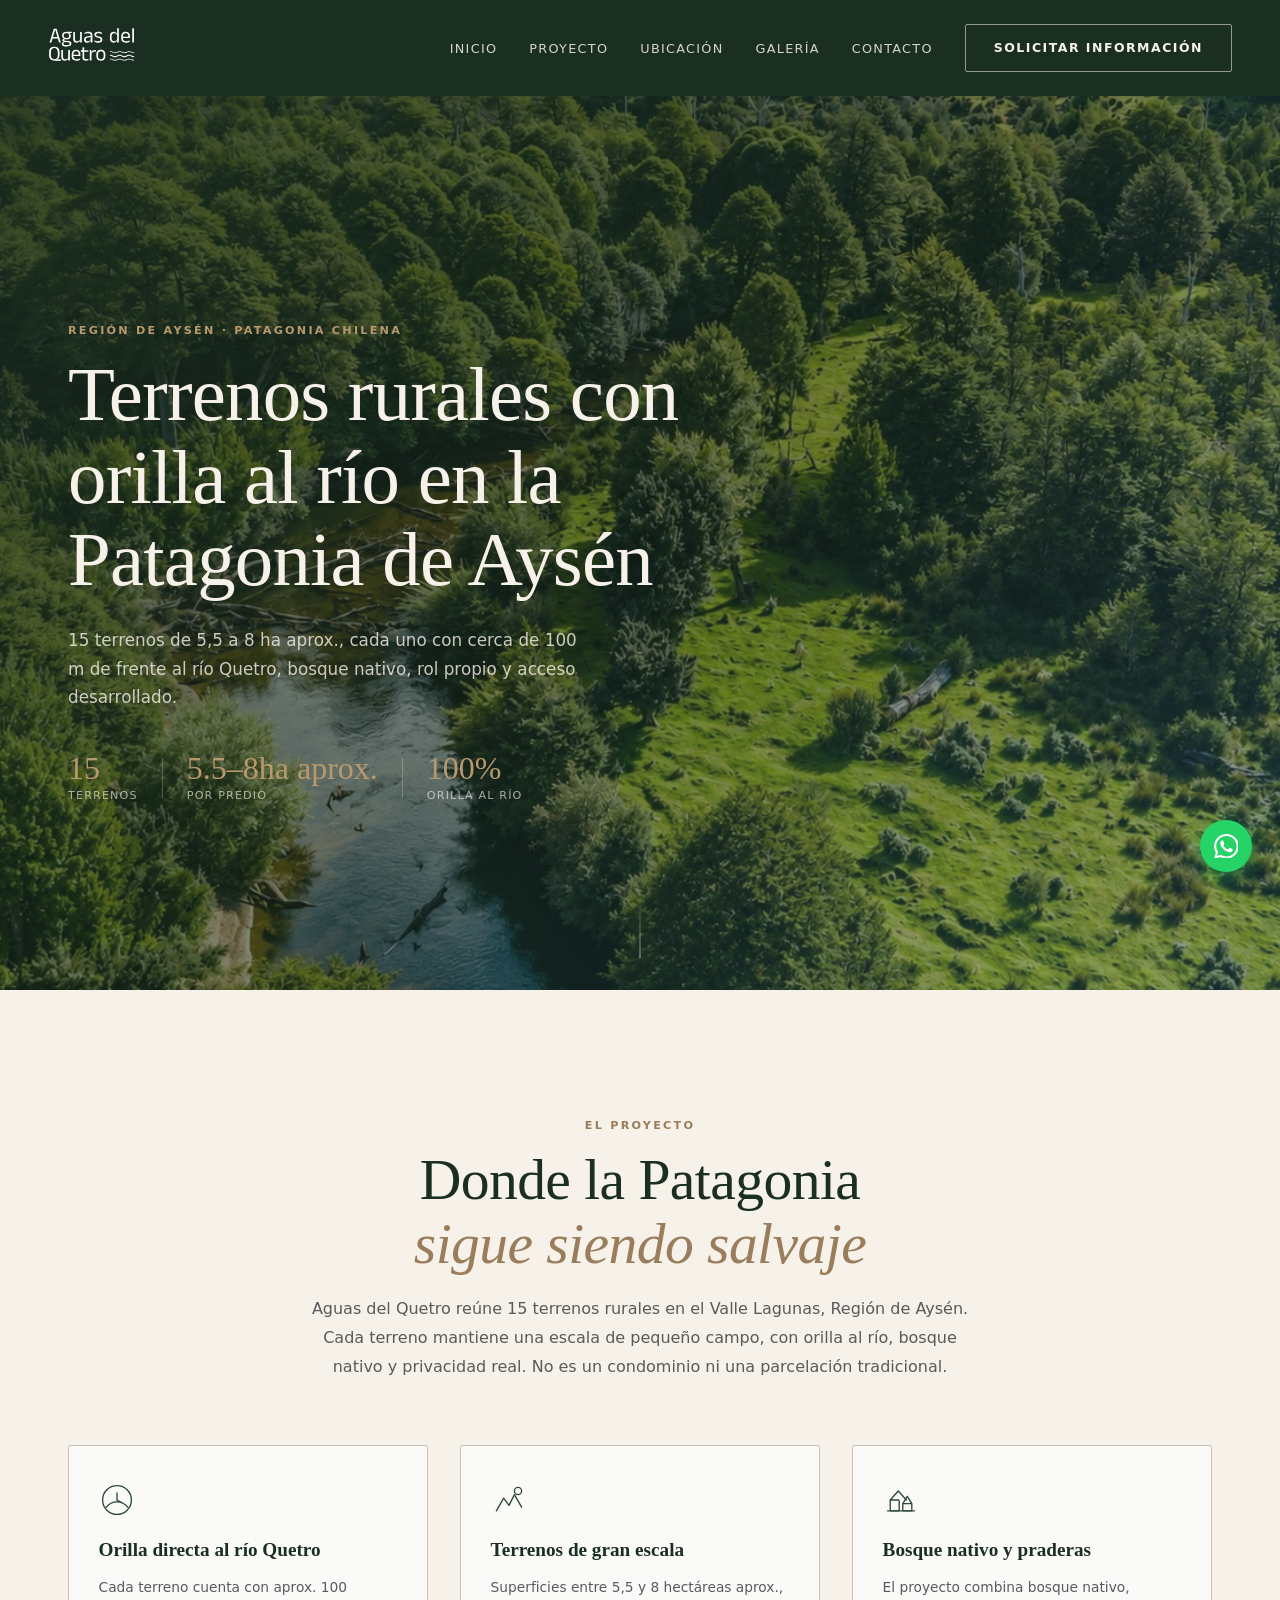
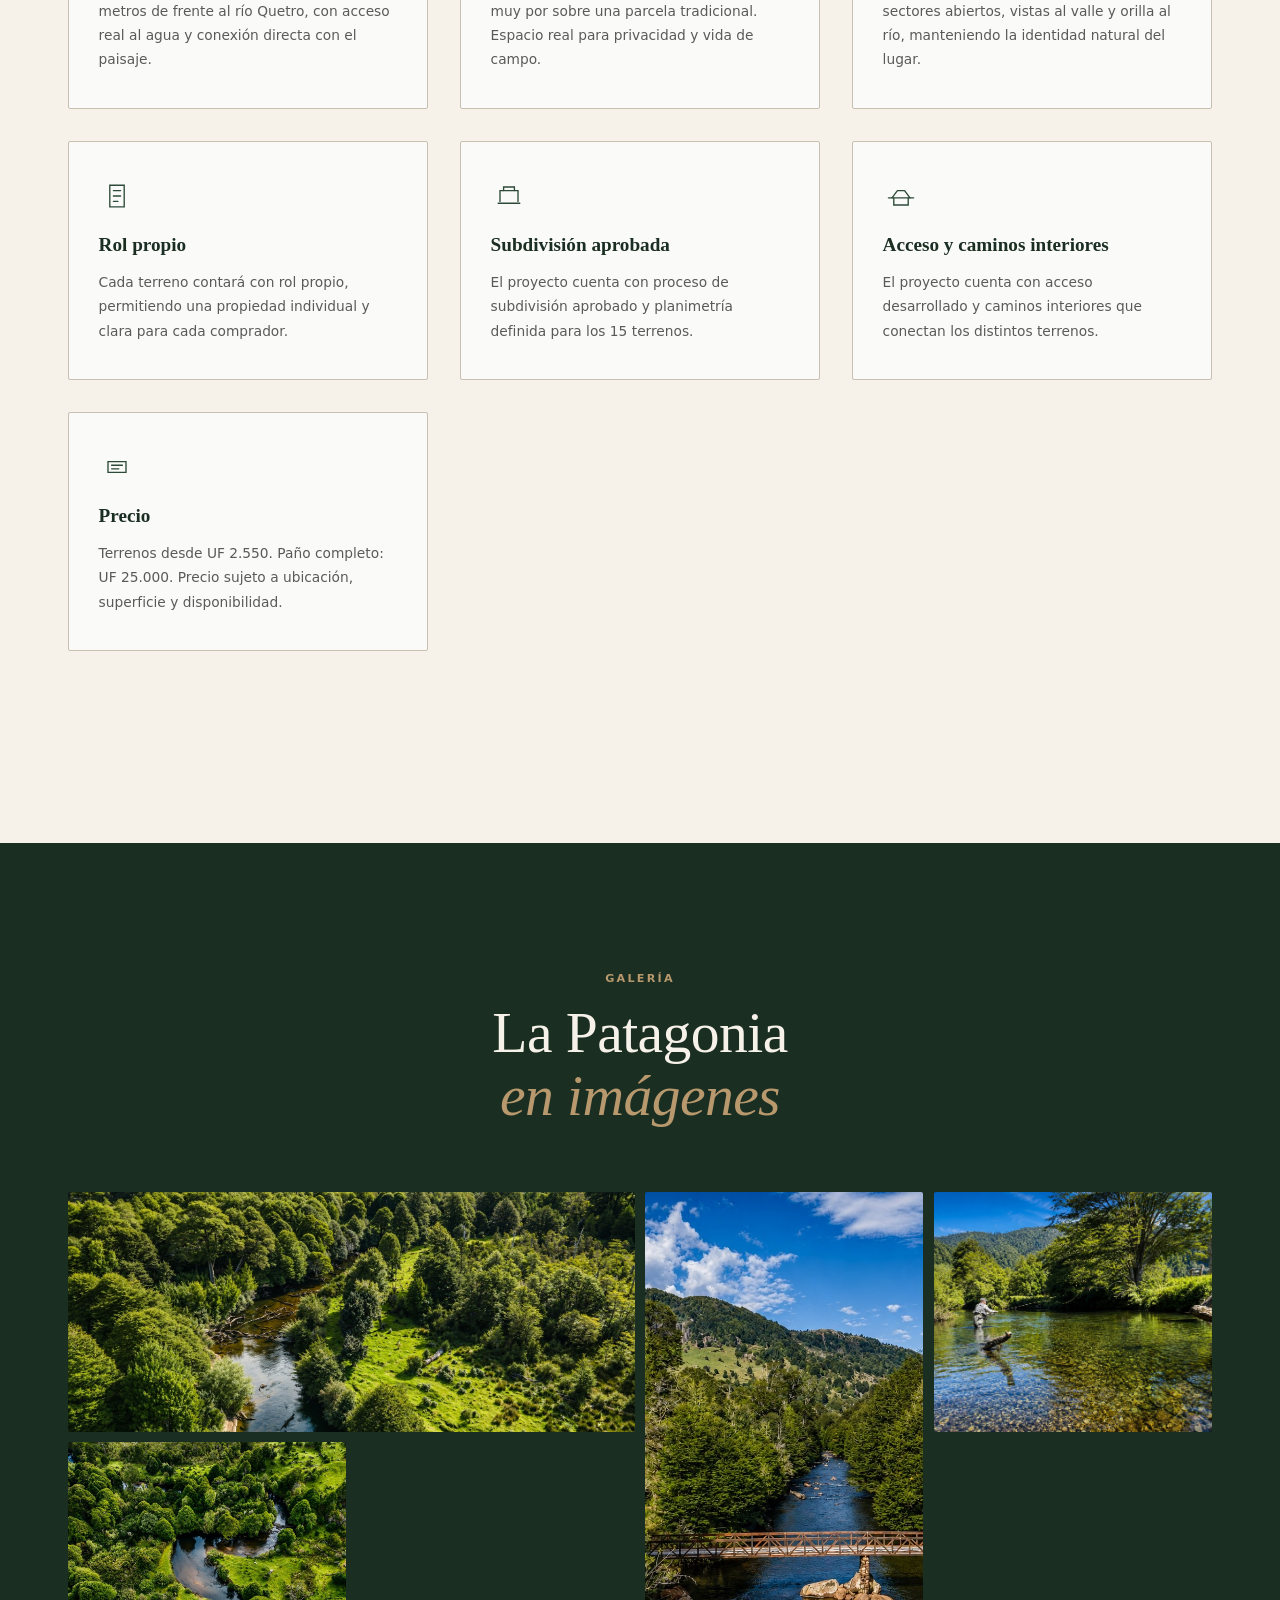
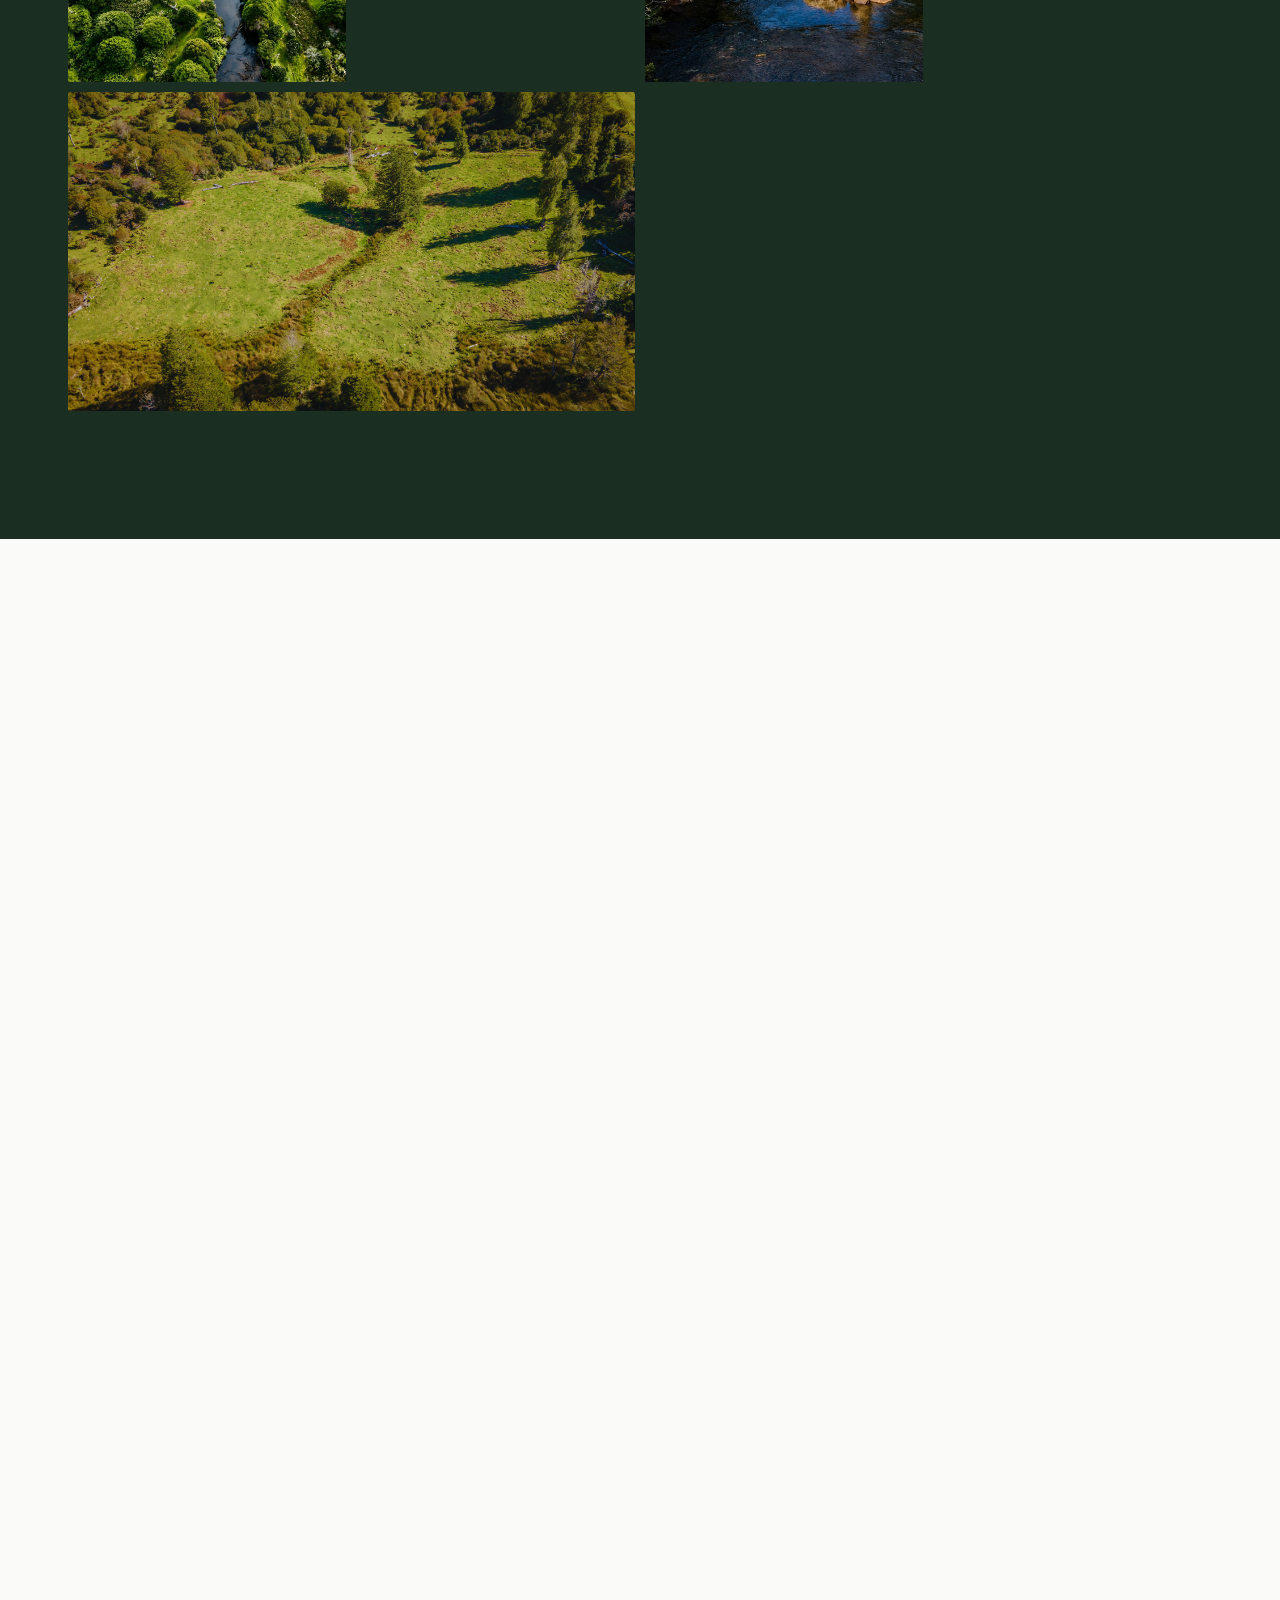
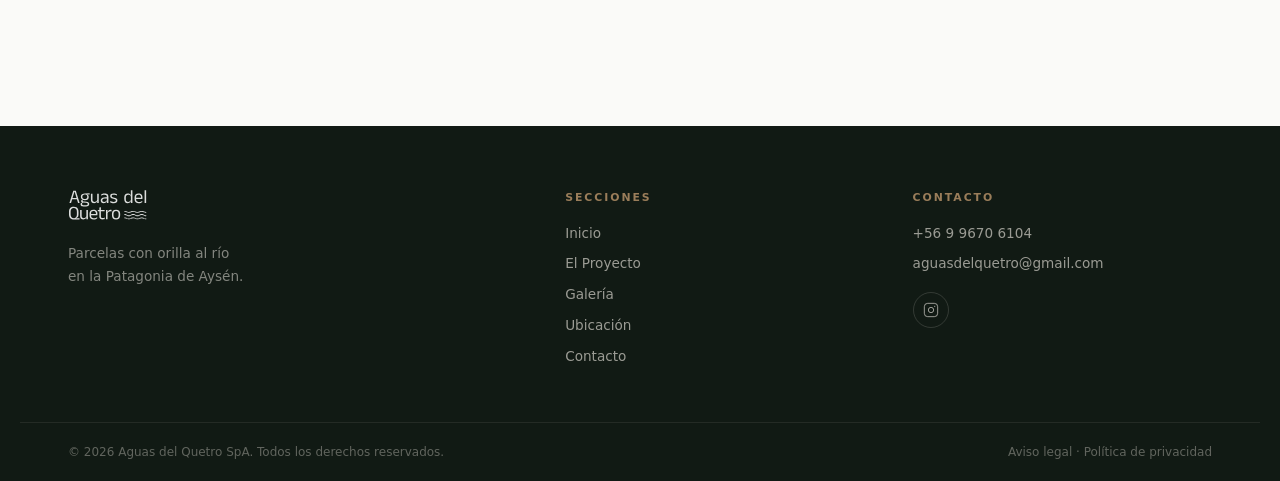
==== index.html @ 1bf546c8 "Make all form text explicitly white for better visibility Updated the CSS within index.html to ensur" ====
<!DOCTYPE html>
<!-- saved from url=(0042)https://deluxe-belekoy-923746.netlify.app/ -->
<html lang="es"><head><meta http-equiv="Content-Type" content="text/html; charset=UTF-8"><meta name="viewport" content="width=device-width, initial-scale=1"><link rel="preload" as="image" href="./Aguas del Quetro _ Parcelas con Orilla al Río en Aysén_files/logo-aguas-del-quetro.svg"><link rel="stylesheet" href="./Aguas del Quetro _ Parcelas con Orilla al Río en Aysén_files/css2" data-precedence="default"><link rel="stylesheet" href="./Aguas del Quetro _ Parcelas con Orilla al Río en Aysén_files/index-ChN4D3QT.css" type="text/css" data-precedence="default"><title>Aguas del Quetro | Parcelas con Orilla al Río en Aysén</title><meta name="description" content="Parcelas con río en Aysén — Aguas del Quetro. Patagonia pura: bosques nativos, aguas cristalinas y privacidad total. Consulta disponibilidad hoy."><meta property="og:title" content="Aguas del Quetro | Parcelas con Orilla al Río en Aysén"><meta property="og:description" content="Parcelas con río en Aysén — Aguas del Quetro. Patagonia pura: bosques nativos, aguas cristalinas y privacidad total."><meta property="og:url" content="https://aguasdelquetro.cl"><link rel="modulepreload" href="https://deluxe-belekoy-923746.netlify.app/assets/index-CsqNxQKg.js"><link rel="preconnect" href="https://fonts.googleapis.com/"><link rel="preconnect" href="https://fonts.gstatic.com/" crossorigin="anonymous"><!-- Google Tag Manager -->
  <script>(function(w,d,s,l,i){w[l]=w[l]||[];w[l].push({'gtm.start':
  new Date().getTime(),event:'gtm.js'});var f=d.getElementsByTagName(s)[0],
  j=d.createElement(s),dl=l!='dataLayer'?'&l='+l:'';j.async=true;j.src=
  'https://www.googletagmanager.com/gtm.js?id='+i+dl;f.parentNode.insertBefore(j,f);
  })(window,document,'script','dataLayer','GTM-57DF75XK');</script>
  <!-- End Google Tag Manager --></head><body><!-- Google Tag Manager (noscript) -->
  <noscript><iframe src="https://www.googletagmanager.com/ns.html?id=GTM-57DF75XK"
  height="0" width="0" style="display:none;visibility:hidden"></iframe></noscript>
  <!-- End Google Tag Manager (noscript) --><!--$--><div class="aq-root" style="padding-top:90px;"><nav class="aq-nav" style="position:fixed; top:0; left:0; right:0; z-index:999; background:rgb(27, 46, 34);"><a href="#inicio" class="aq-nav__logo" aria-label="Aguas del Quetro"><img src="./Aguas del Quetro _ Parcelas con Orilla al Río en Aysén_files/logo-aguas-del-quetro.svg" alt="Aguas del Quetro" class="aq-nav__logo-img"></a><ul class="aq-nav__links"><li><a href="#inicio" class="aq-nav__link">Inicio</a></li><li><a href="#proyecto" class="aq-nav__link">Proyecto</a></li><li><a href="#ubicacion" class="aq-nav__link">Ubicación</a></li><li><a href="#galeria" class="aq-nav__link">Galería</a></li><li><a href="#contacto" class="aq-nav__link">Contacto</a></li></ul><a href="#contacto" class="aq-btn aq-btn--outline aq-nav__cta">SOLICITAR INFORMACIÓN</a><button class="aq-nav__hamburger" aria-label="Menú"><span></span><span></span><span></span></button></nav><section id="inicio" class="aq-hero"><div class="aq-hero-bg-wrap"><div class="aq-hero-bg" style="background-image: url('./Aguas del Quetro _ Parcelas con Orilla al Río en Aysén_files/Galeria\ 1.jpg'); transform: translateY(0px);"></div><div class="aq-hero-overlay"></div></div><div class="aq-hero__inner"><div class="aq-hero__text"><span class="aq-eyebrow">Región de Aysén · Patagonia Chilena</span><h1 class="aq-hero__h1">Terrenos rurales con orilla al río en la Patagonia de Aysén</h1><p class="aq-hero__sub">15 terrenos de 5,5 a 8 ha aprox., cada uno con cerca de 100 m de frente al río Quetro, bosque nativo, rol propio y acceso desarrollado.</p><div class="aq-hero__stats"><div class="aq-hero__stat"><span class="aq-hero__stat-num">15</span><span class="aq-hero__stat-label">Terrenos</span></div><div class="aq-hero__stat-divider"></div><div class="aq-hero__stat"><span class="aq-hero__stat-num">5.5–8ha aprox.</span><span class="aq-hero__stat-label">Por predio</span></div><div class="aq-hero__stat-divider"></div><div class="aq-hero__stat"><span class="aq-hero__stat-num">100%</span><span class="aq-hero__stat-label">Orilla al río</span></div></div></div><div class="aq-hero__form-wrap"><script src="https://js.hsforms.net/forms/embed/51481503.js" defer></script><div class="aq-hubspot-form"><div class="hs-form-frame" data-region="na1" data-form-id="7f82444f-5c51-42e7-8886-f1cf18c47678" data-portal-id="51481503"></div></div><style>.aq-hubspot-form{max-width:520px;margin:auto;}.aq-hubspot-form .hs-form{display:flex;flex-direction:column;gap:18px;}.aq-hubspot-form .hs-form-field{margin-bottom:0!important;}.aq-hubspot-form input,.aq-hubspot-form textarea,.aq-hubspot-form select{width:100%!important;padding:16px 18px!important;border-radius:14px!important;border:1px solid rgba(255,255,255,.12)!important;background:rgba(255,255,255,.05)!important;backdrop-filter:blur(8px);color:#fff!important;font-size:15px!important;font-family:'Helvetica Neue',Arial,sans-serif!important;outline:none!important;transition:.3s ease!important;box-sizing:border-box!important;}.aq-hubspot-form input:focus,.aq-hubspot-form textarea:focus,.aq-hubspot-form select:focus{border-color:#c8a46b!important;background:rgba(255,255,255,.08)!important;}.aq-hubspot-form input::placeholder,.aq-hubspot-form textarea::placeholder{color:#ffffff!important;opacity:1!important;}.aq-hubspot-form label,.aq-hubspot-form .hs-richtext,.aq-hubspot-form .legal-consent-container,.aq-hubspot-form .legal-consent-container p,.aq-hubspot-form .legal-consent-container span,.aq-hubspot-form .legal-consent-container a,.aq-hubspot-form .hs-form-booleancheckbox-display,.aq-hubspot-form .hs-form-booleancheckbox-display span,.aq-hubspot-form .hs-form-booleancheckbox-display a{color:#ffffff!important;font-size:14px!important;line-height:1.55!important;font-family:'Helvetica Neue',Arial,sans-serif!important;}.aq-hubspot-form label{margin-bottom:8px!important;display:block!important;color:#fff!important;}.aq-hubspot-form .hs-form-booleancheckbox-display{display:flex!important;align-items:flex-start!important;gap:10px!important;}.aq-hubspot-form .hs-button{width:100%!important;padding:16px 22px!important;border:none!important;border-radius:999px!important;background:#c8a46b!important;color:#1b1b1b!important;font-weight:700!important;font-size:15px!important;font-family:'Helvetica Neue',Arial,sans-serif!important;cursor:pointer!important;transition:.3s ease!important;letter-spacing:.4px;}.aq-hubspot-form .hs-button:hover{transform:translateY(-2px);opacity:.92;}.aq-hubspot-form .hs-error-msg{color:#ffffff!important;font-size:13px!important;}.aq-hubspot-form .submitted-message{color:#ffffff!important;font-size:16px!important;text-align:center!important;line-height:1.6!important;}</style></div></div><div class="aq-hero__scroll"><span></span></div></section><section id="proyecto" class="aq-section aq-section--light"><div class="aq-container"><div class="aq-section__header aq-reveal aq-visible"><span class="aq-eyebrow aq-eyebrow--dark">El Proyecto</span><h2 class="aq-section__h2">Donde la Patagonia<br><em>sigue siendo salvaje</em></h2><p class="aq-section__lead">Aguas del Quetro reúne 15 terrenos rurales en el Valle Lagunas, Región de Aysén. Cada terreno mantiene una escala de pequeño campo, con orilla al río, bosque nativo y privacidad real. No es un condominio ni una parcelación tradicional.</p></div><div class="aq-features"><div class="aq-feature aq-reveal aq-visible" style="animation-delay:0s"><div class="aq-feature__icon"><svg viewBox="0 0 40 40" fill="none"><path d="M20 4C11.2 4 4 11.2 4 20s7.2 16 16 16 16-7.2 16-16S28.8 4 20 4z" stroke="currentColor" stroke-width="1.5"></path><path d="M20 12v8l5 3" stroke="currentColor" stroke-width="1.5" stroke-linecap="round"></path><path d="M8 28c3-4 6-6 12-6s9 2 12 6" stroke="currentColor" stroke-width="1.5" stroke-linecap="round"></path></svg></div><h3 class="aq-feature__title">Orilla directa al río Quetro</h3><p class="aq-feature__desc">Cada terreno cuenta con aprox. 100 metros de frente al río Quetro, con acceso real al agua y conexión directa con el paisaje.</p></div><div class="aq-feature aq-reveal aq-visible" style="animation-delay:0.1s"><div class="aq-feature__icon"><svg viewBox="0 0 40 40" fill="none"><path d="M6 32L14 18l6 8 6-12 8 14" stroke="currentColor" stroke-width="1.5" stroke-linecap="round" stroke-linejoin="round"></path><circle cx="30" cy="10" r="4" stroke="currentColor" stroke-width="1.5"></circle></svg></div><h3 class="aq-feature__title">Terrenos de gran escala</h3><p class="aq-feature__desc">Superficies entre 5,5 y 8 hectáreas aprox., muy por sobre una parcela tradicional. Espacio real para privacidad y vida de campo.</p></div><div class="aq-feature aq-reveal aq-visible" style="animation-delay:0.2s"><div class="aq-feature__icon"><svg viewBox="0 0 40 40" fill="none"><rect x="8" y="20" width="10" height="12" rx="1" stroke="currentColor" stroke-width="1.5"></rect><path d="M8 20l9-10 9 10" stroke="currentColor" stroke-width="1.5" stroke-linecap="round" stroke-linejoin="round"></path><rect x="22" y="24" width="10" height="8" rx="1" stroke="currentColor" stroke-width="1.5"></rect><path d="M22 24l5-8 5 8" stroke="currentColor" stroke-width="1.5" stroke-linecap="round" stroke-linejoin="round"></path><path d="M5 32h30" stroke="currentColor" stroke-width="1.5" stroke-linecap="round"></path></svg></div><h3 class="aq-feature__title">Bosque nativo y praderas</h3><p class="aq-feature__desc">El proyecto combina bosque nativo, sectores abiertos, vistas al valle y orilla al río, manteniendo la identidad natural del lugar.</p></div><div class="aq-feature aq-reveal aq-visible" style="animation-delay:0.3s"><div class="aq-feature__icon"><svg viewBox="0 0 40 40" fill="none"><path d="M12 8h16v24H12z" stroke="currentColor" stroke-width="1.5"></path><path d="M16 14h8M16 20h8M16 26h5" stroke="currentColor" stroke-width="1.5" stroke-linecap="round"></path></svg></div><h3 class="aq-feature__title">Rol propio</h3><p class="aq-feature__desc">Cada terreno contará con rol propio, permitiendo una propiedad individual y clara para cada comprador.</p></div><div class="aq-feature aq-reveal aq-visible" style="animation-delay:0.4s"><div class="aq-feature__icon"><svg viewBox="0 0 40 40" fill="none"><path d="M8 28h24M10 26V14h20v12" stroke="currentColor" stroke-width="1.5" stroke-linecap="round"></path><path d="M14 14V10h12v4" stroke="currentColor" stroke-width="1.5" stroke-linecap="round"></path></svg></div><h3 class="aq-feature__title">Subdivisión aprobada</h3><p class="aq-feature__desc">El proyecto cuenta con proceso de subdivisión aprobado y planimetría definida para los 15 terrenos.</p></div><div class="aq-feature aq-reveal aq-visible" style="animation-delay:0.5s"><div class="aq-feature__icon"><svg viewBox="0 0 40 40" fill="none"><path d="M6 22h28" stroke="currentColor" stroke-width="1.5" stroke-linecap="round"></path><path d="M10 22l6-8h8l6 8" stroke="currentColor" stroke-width="1.5" stroke-linecap="round" stroke-linejoin="round"></path><path d="M12 22v8h16v-8" stroke="currentColor" stroke-width="1.5" stroke-linecap="round"></path></svg></div><h3 class="aq-feature__title">Acceso y caminos interiores</h3><p class="aq-feature__desc">El proyecto cuenta con acceso desarrollado y caminos interiores que conectan los distintos terrenos.</p></div><div class="aq-feature aq-reveal aq-visible" style="animation-delay:0.6s"><div class="aq-feature__icon"><svg viewBox="0 0 40 40" fill="none"><path d="M10 14h20v12H10z" stroke="currentColor" stroke-width="1.5"></path><path d="M14 18h12M14 22h8" stroke="currentColor" stroke-width="1.5" stroke-linecap="round"></path></svg></div><h3 class="aq-feature__title">Precio</h3><p class="aq-feature__desc">Terrenos desde UF 2.550. Paño completo: UF 25.000. Precio sujeto a ubicación, superficie y disponibilidad.</p></div></div></div></section><section id="galeria" class="aq-section aq-section--dark"><div class="aq-container"><div class="aq-section__header aq-section__header--light aq-reveal aq-visible"><span class="aq-eyebrow">Galería</span><h2 class="aq-section__h2 aq-section__h2--light">La Patagonia<br><em>en imágenes</em></h2></div><div class="aq-gallery"><div class="aq-gallery__item aq-gallery__item--wide aq-reveal aq-visible" style="animation-delay:0s"><img src="./Aguas del Quetro _ Parcelas con Orilla al Río en Aysén_files/Galeria 1.jpg" alt="Río cristalino en bosque patagónico" loading="lazy"><div class="aq-gallery__overlay"><svg width="28" height="28" viewBox="0 0 24 24" fill="none"><path d="M15 3h6v6M9 21H3v-6M21 3l-7 7M3 21l7-7" stroke="white" stroke-width="1.5" stroke-linecap="round"></path></svg></div></div><div class="aq-gallery__item aq-gallery__item--tall aq-reveal aq-visible" style="animation-delay:0.08s"><img src="./Aguas del Quetro _ Parcelas con Orilla al Río en Aysén_files/Galeria 2.jpg" alt="Montañas y lago en Aysén" loading="lazy"><div class="aq-gallery__overlay"><svg width="28" height="28" viewBox="0 0 24 24" fill="none"><path d="M15 3h6v6M9 21H3v-6M21 3l-7 7M3 21l7-7" stroke="white" stroke-width="1.5" stroke-linecap="round"></path></svg></div></div><div class="aq-gallery__item aq-gallery__item--normal aq-reveal aq-visible" style="animation-delay:0.16s"><img src="./Aguas del Quetro _ Parcelas con Orilla al Río en Aysén_files/Galeria 3.jpg" alt="Cordillera patagónica" loading="lazy"><div class="aq-gallery__overlay"><svg width="28" height="28" viewBox="0 0 24 24" fill="none"><path d="M15 3h6v6M9 21H3v-6M21 3l-7 7M3 21l7-7" stroke="white" stroke-width="1.5" stroke-linecap="round"></path></svg></div></div><div class="aq-gallery__item aq-gallery__item--normal aq-reveal aq-visible" style="animation-delay:0.24s"><img src="./Aguas del Quetro _ Parcelas con Orilla al Río en Aysén_files/Galeria 4.jpg" alt="Bosque nativo de lenga" loading="lazy"><div class="aq-gallery__overlay"><svg width="28" height="28" viewBox="0 0 24 24" fill="none"><path d="M15 3h6v6M9 21H3v-6M21 3l-7 7M3 21l7-7" stroke="white" stroke-width="1.5" stroke-linecap="round"></path></svg></div></div><div class="aq-gallery__item aq-gallery__item--wide aq-reveal aq-visible" style="animation-delay:0.32s"><img src="./Aguas del Quetro _ Parcelas con Orilla al Río en Aysén_files/Galeria 5.jpg" alt="Sendero entre árboles nativos" loading="lazy"><div class="aq-gallery__overlay"><svg width="28" height="28" viewBox="0 0 24 24" fill="none"><path d="M15 3h6v6M9 21H3v-6M21 3l-7 7M3 21l7-7" stroke="white" stroke-width="1.5" stroke-linecap="round"></path></svg></div></div></div></div></section><section id="ubicacion" class="aq-section aq-section--stone"><div class="aq-container"><div class="aq-location"><div class="aq-location__text"><span class="aq-eyebrow aq-eyebrow--dark">Ubicación</span><h2 class="aq-section__h2">En el corazón<br><em>de la Carretera Austral</em></h2><p class="aq-location__p">Ubicado en Valle Lagunas, Región de Aysén, a aprox. 50 km de Coyhaique.</p><ul class="aq-location__list"><li></li><li>Entorno natural con acceso a ríos, lagunas y bosque nativo</li></ul></div><div class="aq-location__map"></div></div></div></section><section id="contacto" class="aq-cta"><div class="aq-cta-bg" style="background-image:url(https://images.unsplash.com/photo-1518623489648-a173ef7824f3?w=1600&q=80)"></div><div class="aq-cta-overlay"></div><div class="aq-container aq-cta__inner"><div class="aq-cta__text"><span class="aq-eyebrow">Últimas unidades</span><h2 class="aq-cta__h2">Solo quedan<br><em>12 terrenos</em><br>disponibles</h2><p class="aq-cta__sub">La demanda por tierra patagónica con frente al río no espera. Agenda una visita y vive la experiencia antes de decidir. Nuestro equipo te guía en cada paso, desde el primer contacto hasta la escritura.</p></div><div class="aq-cta__form"><div class="aq-hubspot-panel aq-hubspot-panel--dark"><div class="hs-form-frame" data-region="na1" data-form-id="7f82444f-5c51-42e7-8886-f1cf18c47678" data-portal-id="51481503"></div></div></div></div></section><footer class="aq-footer"><div class="aq-container aq-footer__inner"><div class="aq-footer__brand"><img src="./Aguas del Quetro _ Parcelas con Orilla al Río en Aysén_files/logo-aguas-del-quetro.svg" alt="Aguas del Quetro" class="aq-footer__logo"><p class="aq-footer__tagline">Parcelas con orilla al río<br>en la Patagonia de Aysén.</p></div><nav class="aq-footer__nav"><span class="aq-footer__nav-title">Secciones</span><a href="#inicio">Inicio</a><a href="#proyecto">El Proyecto</a><a href="#galeria">Galería</a><a href="#ubicacion">Ubicación</a><a href="#contacto">Contacto</a></nav><div class="aq-footer__contact"><span class="aq-footer__nav-title">Contacto</span><a href="tel:+56900000000">+56 9 9670 6104</a><a href="mailto:contacto@aguasdelquetro.cl">aguasdelquetro@gmail.com</a><div class="aq-footer__social"><a href="https://www.instagram.com/aguas_del_quetro/" aria-label="Instagram" rel="noopener noreferrer"><svg viewBox="0 0 24 24" fill="none" stroke="currentColor" stroke-width="1.5"><rect x="2" y="2" width="20" height="20" rx="5"></rect><circle cx="12" cy="12" r="4"></circle><circle cx="17.5" cy="6.5" r="1" fill="currentColor" stroke="none"></circle></svg></a></a></div></div></div><div class="aq-footer__bottom"><div class="aq-container"><span>© <!-- -->2026<!-- --> Aguas del Quetro SpA. Todos los derechos reservados.</span><span class="aq-footer__legal"><a href="https://deluxe-belekoy-923746.netlify.app/#">Aviso legal</a> · <a href="https://deluxe-belekoy-923746.netlify.app/#">Política de privacidad</a></span></div></div></footer><a href="https://wa.me/+56996706104?text=Hola,%20me%20interesa%20saber%20m%C3%A1s%20sobre%20las%20parcelas%20de%20Aguas%20del%20Quetro" class="aq-whatsapp" target="_blank" rel="noopener noreferrer" aria-label="Contactar por WhatsApp"><svg viewBox="0 0 24 24" fill="currentColor"><path d="M17.472 14.382c-.297-.149-1.758-.867-2.03-.967-.273-.099-.471-.148-.67.15-.197.297-.767.966-.94 1.164-.173.199-.347.223-.644.075-.297-.15-1.255-.463-2.39-1.475-.883-.788-1.48-1.761-1.653-2.059-.173-.297-.018-.458.13-.606.134-.133.298-.347.446-.52.149-.174.198-.298.298-.497.099-.198.05-.371-.025-.52-.075-.149-.669-1.612-.916-2.207-.242-.579-.487-.5-.669-.51-.173-.008-.371-.01-.57-.01-.198 0-.52.074-.792.372-.272.297-1.04 1.016-1.04 2.479 0 1.462 1.065 2.875 1.213 3.074.149.198 2.096 3.2 5.077 4.487.709.306 1.262.489 1.694.625.712.227 1.36.195 1.871.118.571-.085 1.758-.719 2.006-1.413.248-.694.248-1.289.173-1.413-.074-.124-.272-.198-.57-.347m-5.421 7.403h-.004a9.87 9.87 0 01-5.031-1.378l-.361-.214-3.741.982.998-3.648-.235-.374a9.86 9.86 0 01-1.51-5.26c.001-5.45 4.436-9.884 9.888-9.884 2.64 0 5.122 1.03 6.988 2.898a9.825 9.825 0 012.893 6.994c-.003 5.45-4.437 9.884-9.885 9.884m8.413-18.297A11.815 11.815 0 0012.05 0C5.495 0 .16 5.335.157 11.892c0 2.096.547 4.142 1.588 5.945L.057 24l6.305-1.654a11.882 11.882 0 005.683 1.448h.005c6.554 0 11.89-5.335 11.893-11.893a11.821 11.821 0 00-3.48-8.413z"></path></svg><span class="aq-whatsapp__tooltip">Escríbenos por WhatsApp</span></a></div><!--/$--><script type="module" defer src="assets/index-CsqNxQKg.js"></script><script>document.addEventListener("DOMContentLoaded",()=>{const sections=document.querySelectorAll("section");const observer=new IntersectionObserver((entries)=>{entries.forEach(entry=>{if(entry.isIntersecting){entry.target.classList.add("visible")}})},{threshold:.15});sections.forEach(section=>{section.classList.add("hidden-section");observer.observe(section)})});</script></body></html>
---- Aguas del Quetro _ Parcelas con Orilla al Río en Aysén_files/index-ChN4D3QT.css ----
@layer properties{@supports (((-webkit-hyphens:none)) and (not (margin-trim:inline))) or ((-moz-orient:inline) and (not (color:rgb(from red r g b)))){*,:before,:after,::backdrop{--tw-rotate-x:initial;--tw-rotate-y:initial;--tw-rotate-z:initial;--tw-skew-x:initial;--tw-skew-y:initial;--tw-border-style:solid;--tw-font-weight:initial;--tw-blur:initial;--tw-brightness:initial;--tw-contrast:initial;--tw-grayscale:initial;--tw-hue-rotate:initial;--tw-invert:initial;--tw-opacity:initial;--tw-saturate:initial;--tw-sepia:initial;--tw-drop-shadow:initial;--tw-drop-shadow-color:initial;--tw-drop-shadow-alpha:100%;--tw-drop-shadow-size:initial}}}@layer theme{:root,:host{--font-sans:ui-sans-serif, system-ui, sans-serif, "Apple Color Emoji", "Segoe UI Emoji", "Segoe UI Symbol", "Noto Color Emoji";--font-mono:ui-monospace, SFMono-Regular, Menlo, Monaco, Consolas, "Liberation Mono", "Courier New", monospace;--color-blue-600:oklch(54.6% .245 262.881);--color-gray-600:oklch(44.6% .03 256.802);--spacing:.25rem;--text-2xl:1.5rem;--text-2xl--line-height:calc(2 / 1.5);--text-3xl:1.875rem;--text-3xl--line-height: 1.2 ;--font-weight-bold:700;--radius-lg:.5rem;--radius-2xl:1rem;--ease-out:cubic-bezier(0, 0, .2, 1);--default-font-family:var(--font-sans);--default-mono-font-family:var(--font-mono)}}@layer base{*,:after,:before,::backdrop{box-sizing:border-box;border:0 solid;margin:0;padding:0}::file-selector-button{box-sizing:border-box;border:0 solid;margin:0;padding:0}html,:host{-webkit-text-size-adjust:100%;tab-size:4;line-height:1.5;font-family:var(--default-font-family,ui-sans-serif, system-ui, sans-serif, "Apple Color Emoji", "Segoe UI Emoji", "Segoe UI Symbol", "Noto Color Emoji");font-feature-settings:var(--default-font-feature-settings,normal);font-variation-settings:var(--default-font-variation-settings,normal);-webkit-tap-highlight-color:transparent}hr{height:0;color:inherit;border-top-width:1px}abbr:where([title]){-webkit-text-decoration:underline dotted;text-decoration:underline dotted}h1,h2,h3,h4,h5,h6{font-size:inherit;font-weight:inherit}a{color:inherit;-webkit-text-decoration:inherit;text-decoration:inherit}b,strong{font-weight:bolder}code,kbd,samp,pre{font-family:var(--default-mono-font-family,ui-monospace, SFMono-Regular, Menlo, Monaco, Consolas, "Liberation Mono", "Courier New", monospace);font-feature-settings:var(--default-mono-font-feature-settings,normal);font-variation-settings:var(--default-mono-font-variation-settings,normal);font-size:1em}small{font-size:80%}sub,sup{vertical-align:baseline;font-size:75%;line-height:0;position:relative}sub{bottom:-.25em}sup{top:-.5em}table{text-indent:0;border-color:inherit;border-collapse:collapse}:-moz-focusring{outline:auto}progress{vertical-align:baseline}summary{display:list-item}ol,ul,menu{list-style:none}img,svg,video,canvas,audio,iframe,embed,object{vertical-align:middle;display:block}img,video{max-width:100%;height:auto}button,input,select,optgroup,textarea{font:inherit;font-feature-settings:inherit;font-variation-settings:inherit;letter-spacing:inherit;color:inherit;opacity:1;background-color:#0000;border-radius:0}::file-selector-button{font:inherit;font-feature-settings:inherit;font-variation-settings:inherit;letter-spacing:inherit;color:inherit;opacity:1;background-color:#0000;border-radius:0}:where(select:is([multiple],[size])) optgroup{font-weight:bolder}:where(select:is([multiple],[size])) optgroup option{padding-inline-start:20px}::file-selector-button{margin-inline-end:4px}::placeholder{opacity:1}@supports (not ((-webkit-appearance:-apple-pay-button))) or (contain-intrinsic-size:1px){::placeholder{color:currentColor}@supports (color:color-mix(in lab,red,red)){::placeholder{color:color-mix(in oklab,currentcolor 50%,transparent)}}}textarea{resize:vertical}::-webkit-search-decoration{-webkit-appearance:none}::-webkit-date-and-time-value{min-height:1lh;text-align:inherit}::-webkit-datetime-edit{display:inline-flex}::-webkit-datetime-edit-fields-wrapper{padding:0}::-webkit-datetime-edit{padding-block:0}::-webkit-datetime-edit-year-field{padding-block:0}::-webkit-datetime-edit-month-field{padding-block:0}::-webkit-datetime-edit-day-field{padding-block:0}::-webkit-datetime-edit-hour-field{padding-block:0}::-webkit-datetime-edit-minute-field{padding-block:0}::-webkit-datetime-edit-second-field{padding-block:0}::-webkit-datetime-edit-millisecond-field{padding-block:0}::-webkit-datetime-edit-meridiem-field{padding-block:0}::-webkit-calendar-picker-indicator{line-height:1}:-moz-ui-invalid{box-shadow:none}button,input:where([type=button],[type=reset],[type=submit]){appearance:button}::file-selector-button{appearance:button}::-webkit-inner-spin-button{height:auto}::-webkit-outer-spin-button{height:auto}[hidden]:where(:not([hidden=until-found])){display:none!important}}@layer components;@layer utilities{.static{position:static}.mb-2{margin-bottom:calc(var(--spacing) * 2)}.mb-4{margin-bottom:calc(var(--spacing) * 4)}.mb-6{margin-bottom:calc(var(--spacing) * 6)}.flex{display:flex}.grid{display:grid}.hidden{display:none}.inline-block{display:inline-block}.w-full{width:100%}.transform{transform:var(--tw-rotate-x,) var(--tw-rotate-y,) var(--tw-rotate-z,) var(--tw-skew-x,) var(--tw-skew-y,)}.flex-col{flex-direction:column}.items-center{align-items:center}.justify-between{justify-content:space-between}.gap-8{gap:calc(var(--spacing) * 8)}.rounded-2xl{border-radius:var(--radius-2xl)}.rounded-lg{border-radius:var(--radius-lg)}.border{border-style:var(--tw-border-style);border-width:1px}.object-cover{object-fit:cover}.p-5{padding:calc(var(--spacing) * 5)}.p-8{padding:calc(var(--spacing) * 8)}.px-6{padding-inline:calc(var(--spacing) * 6)}.py-2{padding-block:calc(var(--spacing) * 2)}.text-2xl{font-size:var(--text-2xl);line-height:var(--tw-leading,var(--text-2xl--line-height))}.text-3xl{font-size:var(--text-3xl);line-height:var(--tw-leading,var(--text-3xl--line-height))}.font-bold{--tw-font-weight:var(--font-weight-bold);font-weight:var(--font-weight-bold)}.text-blue-600{color:var(--color-blue-600)}.text-gray-600{color:var(--color-gray-600)}.filter{filter:var(--tw-blur,) var(--tw-brightness,) var(--tw-contrast,) var(--tw-grayscale,) var(--tw-hue-rotate,) var(--tw-invert,) var(--tw-saturate,) var(--tw-sepia,) var(--tw-drop-shadow,)}@media(min-width:48rem){.md\:w-\[45\%\]{width:45%}.md\:w-\[55\%\]{width:55%}.md\:flex-row{flex-direction:row}}}:root{--c-forest:#1b2e22;--c-forest-mid:#2d4a38;--c-river:#2b5265;--c-stone:#e8e0d4;--c-stone-mid:#c9bfb0;--c-cream:#f6f1e9;--c-gold:#9a7d5a;--c-gold-light:#b8996e;--c-text:#1e1e1e;--c-text-mid:#5a5a5a;--c-white:#fafaf8;--ff-display:"Cormorant Garamond", Georgia, serif;--ff-body:"Jost", system-ui, sans-serif;--ease-out:cubic-bezier(.22, 1, .36, 1);--ease-in-out:cubic-bezier(.65, 0, .35, 1)}*,:before,:after{box-sizing:border-box;margin:0;padding:0}html{scroll-behavior:smooth;font-size:16px}body{font-family:var(--ff-body);color:var(--c-text);background:var(--c-white);-webkit-font-smoothing:antialiased;overflow-x:hidden}.aq-root{position:relative}.aq-container{width:100%;max-width:1240px;margin:0 auto;padding:0 clamp(1.25rem,5vw,3rem)}.aq-eyebrow{font-family:var(--ff-body);letter-spacing:.2em;text-transform:uppercase;color:var(--c-gold-light);margin-bottom:.85rem;font-size:.7rem;font-weight:600;display:block}.aq-eyebrow--dark{color:var(--c-gold)}.aq-reveal{opacity:0;transition:opacity .75s var(--ease-out),transform .75s var(--ease-out);transform:translateY(28px)}.aq-reveal.aq-visible{opacity:1;transform:translateY(0)}.aq-nav{z-index:100;transition:background .4s var(--ease-out),padding .3s;align-items:center;gap:2rem;padding:1.5rem clamp(1.25rem,5vw,3rem);display:flex;position:fixed;top:0;left:0;right:0}.aq-nav--scrolled{-webkit-backdrop-filter:blur(12px);backdrop-filter:blur(12px);background:#1b2e22f7;padding-top:.9rem;padding-bottom:.9rem;box-shadow:0 1px 20px #0000002e}.aq-nav__logo{flex-shrink:0;margin-right:auto}.aq-nav__logo-img{filter:invert()brightness(2);width:auto;height:40px;transition:opacity .2s}.aq-nav__logo-img:hover{opacity:.82}.aq-nav__links{gap:2rem;list-style:none;display:flex}.aq-nav__link{font-family:var(--ff-body);letter-spacing:.1em;text-transform:uppercase;color:#f6f1e9d9;font-size:.8rem;font-weight:500;text-decoration:none;transition:color .2s}.aq-nav__link:hover{color:var(--c-gold-light)}.aq-nav__cta{flex-shrink:0}.aq-nav__hamburger{cursor:pointer;background:0 0;border:none;flex-direction:column;gap:5px;padding:4px;display:none}.aq-nav__hamburger span{background:var(--c-cream);width:24px;height:1.5px;display:block}.aq-nav__mobile{background:var(--c-forest);z-index:99;justify-content:center;align-items:center;display:flex;position:fixed;inset:0}.aq-nav__mobile ul{text-align:center;flex-direction:column;gap:2rem;list-style:none;display:flex}.aq-nav__mobile-link{font-family:var(--ff-display);color:var(--c-cream);letter-spacing:.05em;font-size:2rem;font-weight:400;text-decoration:none;transition:color .2s}.aq-nav__mobile-link:hover{color:var(--c-gold-light)}.aq-nav__mobile-cta{margin-top:.5rem}@media(max-width:900px){.aq-nav__links,.aq-nav__cta{display:none}.aq-nav__hamburger{display:flex}}.aq-btn{font-family:var(--ff-body);letter-spacing:.12em;text-transform:uppercase;cursor:pointer;transition:all .25s var(--ease-out);white-space:nowrap;border:none;border-radius:2px;justify-content:center;align-items:center;gap:.5rem;padding:.85rem 1.75rem;font-size:.78rem;font-weight:600;text-decoration:none;display:inline-flex}.aq-btn--outline{color:var(--c-cream);background:0 0;border:1px solid #f6f1e98c}.aq-btn--outline:hover{border-color:var(--c-cream);background:#f6f1e91a}.aq-btn--gold{background:var(--c-gold);color:var(--c-cream)}.aq-btn--gold:hover{background:var(--c-gold-light);transform:translateY(-1px);box-shadow:0 8px 24px #9a7d5a59}.aq-btn--forest{background:var(--c-forest);color:var(--c-cream)}.aq-btn--forest:hover{background:var(--c-forest-mid);transform:translateY(-1px)}.aq-btn--full{width:100%}.aq-hero{align-items:center;min-height:100svh;display:flex;position:relative;overflow:hidden}.aq-hero-bg-wrap{position:absolute;inset:0;overflow:hidden}.aq-hero-bg{will-change:transform;background-position:50% 30%;background-size:cover;position:absolute;inset:-10%}.aq-hero-overlay{background:linear-gradient(135deg,#1b2e22d1,#1b2e228c,#2b526573);position:absolute;inset:0}.aq-hero__inner{z-index:2;grid-template-columns:1fr 420px;align-items:center;gap:4rem;width:100%;max-width:1240px;margin:0 auto;padding:8rem clamp(1.25rem,5vw,3rem) 5rem;display:grid;position:relative}.aq-hero__text{color:var(--c-cream);animation:fadeUp 1s var(--ease-out) .2s both}.aq-hero__h1{font-family:var(--ff-display);letter-spacing:-.01em;color:var(--c-cream);margin-bottom:1.5rem;font-size:clamp(2.8rem,6vw,5.2rem);font-weight:400;line-height:1.08}.aq-hero__h1 em{color:var(--c-gold-light);font-style:italic}.aq-hero__sub{color:#f6f1e9cc;max-width:520px;margin-bottom:2.5rem;font-size:1.05rem;font-weight:300;line-height:1.7}.aq-hero__stats{flex-wrap:wrap;align-items:center;gap:1.5rem;display:flex}.aq-hero__stat{flex-direction:column;display:flex}.aq-hero__stat-num{font-family:var(--ff-display);color:var(--c-gold-light);font-size:2rem;font-weight:500;line-height:1}.aq-hero__stat-label{letter-spacing:.1em;text-transform:uppercase;color:#f6f1e9a6;margin-top:.25rem;font-size:.7rem;font-weight:500}.aq-hero__stat-divider{background:#f6f1e940;width:1px;height:40px}.aq-hero__form-wrap{animation:fadeUp 1s var(--ease-out) .45s both}.aq-hero__scroll{z-index:3;position:absolute;bottom:2rem;left:50%;transform:translate(-50%)}.aq-hero__scroll span{background:linear-gradient(#0000,#f6f1e999);width:1px;height:60px;animation:2s ease-in-out infinite scrollLine;display:block}@keyframes fadeUp{0%{opacity:0;transform:translateY(40px)}to{opacity:1;transform:translateY(0)}}@keyframes scrollLine{0%{opacity:0;transform-origin:top;transform:scaleY(0)}50%{opacity:1}to{opacity:0;transform-origin:top;transform:scaleY(1)}}@media(max-width:900px){.aq-hero__inner{grid-template-columns:1fr;gap:2.5rem;padding-top:6rem}.aq-hero__h1{font-size:clamp(2.4rem,9vw,3.5rem)}}.aq-form{background:#fffffff7;border-radius:4px;padding:2rem;box-shadow:0 24px 64px #00000038,0 4px 12px #0000001a}.aq-form--dark{box-shadow:none;background:#f6f1e912;border:1px solid #f6f1e926}.aq-form__title{font-family:var(--ff-display);color:var(--c-forest);letter-spacing:.01em;margin-bottom:1.25rem;font-size:1.5rem;font-weight:500}.aq-form__grid{grid-template-columns:1fr 1fr;gap:.85rem;margin-bottom:1rem;display:grid}.aq-form__field{flex-direction:column;gap:.3rem;display:flex}.aq-form__field--full{grid-column:1/-1}.aq-input{width:100%;font-family:var(--ff-body);border:1.5px solid var(--c-stone-mid);background:var(--c-white);color:var(--c-text);appearance:none;border-radius:2px;outline:none;padding:.85rem 1rem;font-size:.88rem;transition:border-color .2s,box-shadow .2s}.aq-input:focus{border-color:var(--c-forest-mid);box-shadow:0 0 0 3px #2d4a381f}.aq-input--error{border-color:#c04040}.aq-input--dark{color:var(--c-cream);background:#ffffff0f;border-color:#f6f1e933}.aq-input--dark::placeholder{color:#f6f1e973}.aq-input--dark:focus{border-color:var(--c-gold-light);box-shadow:0 0 0 3px #b8996e26}.aq-input--textarea{resize:vertical;min-height:80px}.aq-form__error{color:#c04040;font-size:.75rem;font-weight:500}.aq-form--success{text-align:center;padding:3rem 2rem}.aq-form__success-icon{color:var(--c-forest-mid);border:2px solid var(--c-forest-mid);border-radius:50%;justify-content:center;align-items:center;width:3rem;height:3rem;margin:0 auto 1rem;font-size:1.25rem;display:flex}.aq-form--dark .aq-form__success-icon{color:var(--c-gold-light);border-color:var(--c-gold-light)}.aq-form__success-title{font-family:var(--ff-display);color:var(--c-forest);margin-bottom:.5rem;font-size:1.6rem;font-weight:500}.aq-form--dark .aq-form__success-title{color:var(--c-cream)}.aq-form__success-text{color:var(--c-text-mid);font-size:.9rem;line-height:1.6}.aq-form--dark .aq-form__success-text{color:#f6f1e9b3}.aq-section{padding:clamp(5rem,10vw,9rem) 0}.aq-section--light{background:var(--c-cream)}.aq-section--dark{background:var(--c-forest)}.aq-section--stone{background:var(--c-stone)}.aq-section__header{text-align:center;max-width:680px;margin:0 auto 4rem}.aq-section__header--light .aq-eyebrow{color:var(--c-gold-light)}.aq-section__h2{font-family:var(--ff-display);letter-spacing:-.01em;color:var(--c-forest);margin-bottom:1.25rem;font-size:clamp(2.2rem,4.5vw,3.6rem);font-weight:400;line-height:1.1}.aq-section__h2--light{color:var(--c-cream)}.aq-section__h2 em{color:var(--c-gold);font-style:italic}.aq-section__h2--light em{color:var(--c-gold-light)}.aq-section__lead{color:var(--c-text-mid);font-size:1rem;font-weight:300;line-height:1.8}.aq-features{grid-template-columns:repeat(3,1fr);gap:2rem;margin-bottom:4rem;display:grid}.aq-feature{background:var(--c-white);border:1px solid var(--c-stone-mid);transition:transform .3s var(--ease-out),box-shadow .3s;border-radius:2px;padding:2.25rem 1.85rem;position:relative;overflow:hidden}.aq-feature:before{content:"";background:linear-gradient(90deg,var(--c-forest-mid),var(--c-gold));height:3px;transition:transform .3s var(--ease-out);transform-origin:0;position:absolute;bottom:0;left:0;right:0;transform:scaleX(0)}.aq-feature:hover{transform:translateY(-4px);box-shadow:0 16px 40px #1b2e221a}.aq-feature:hover:before{transform:scaleX(1)}.aq-feature__icon{width:2.25rem;height:2.25rem;color:var(--c-forest-mid);margin-bottom:1.1rem}.aq-feature__icon svg{width:100%;height:100%}.aq-feature__title{font-family:var(--ff-display);color:var(--c-forest);margin-bottom:.65rem;font-size:1.2rem;font-weight:600}.aq-feature__desc{color:var(--c-text-mid);font-size:.86rem;font-weight:300;line-height:1.75}@media(max-width:900px){.aq-features{grid-template-columns:1fr 1fr}}@media(max-width:600px){.aq-features{grid-template-columns:1fr}}.aq-pricing{flex-direction:column;align-items:center;gap:1.25rem;display:flex}.aq-pricing__card{background:var(--c-forest);text-align:center;border-radius:2px;flex-direction:column;align-items:center;gap:.35rem;padding:2.5rem 3.5rem;display:flex}.aq-pricing__label{letter-spacing:.18em;text-transform:uppercase;color:var(--c-gold-light);font-size:.7rem;font-weight:600}.aq-pricing__price{font-family:var(--ff-display);color:var(--c-cream);font-size:3.5rem;font-weight:500;line-height:1}.aq-pricing__sub{color:#f6f1e999;margin-bottom:1.25rem;font-size:.8rem}.aq-pricing__note{color:var(--c-text-mid);text-align:center;max-width:480px;font-size:.78rem;line-height:1.7}.aq-gallery{grid-template-rows:240px 240px;grid-template-columns:repeat(4,1fr);gap:.65rem;display:grid}.aq-gallery__item{cursor:pointer;border-radius:2px;position:relative;overflow:hidden}.aq-gallery__item--wide{grid-column:span 2}.aq-gallery__item--tall{grid-row:span 2}.aq-gallery__item img{object-fit:cover;width:100%;height:100%;transition:transform .6s var(--ease-out)}.aq-gallery__item:hover img{transform:scale(1.06)}.aq-gallery__overlay{opacity:0;background:#1b2e2266;justify-content:center;align-items:center;transition:opacity .3s;display:flex;position:absolute;inset:0}.aq-gallery__item:hover .aq-gallery__overlay{opacity:1}@media(max-width:768px){.aq-gallery{grid-template-rows:auto;grid-template-columns:1fr 1fr}.aq-gallery__item--wide,.aq-gallery__item--tall{grid-area:span 1/span 1}.aq-gallery__item{height:180px}}.aq-lightbox{z-index:200;background:#0c120ef0;justify-content:center;align-items:center;padding:2rem;animation:.25s fadeIn;display:flex;position:fixed;inset:0}.aq-lightbox img{object-fit:contain;border-radius:2px;max-width:100%;max-height:90vh}.aq-lightbox__close{color:#f6f1e9b3;cursor:pointer;background:0 0;border:none;font-size:1.5rem;transition:color .2s;position:absolute;top:1.5rem;right:1.5rem}.aq-lightbox__close:hover{color:var(--c-cream)}@keyframes fadeIn{0%{opacity:0}to{opacity:1}}.aq-location{grid-template-columns:1fr 1fr;align-items:start;gap:5rem;display:grid}.aq-location__p{color:var(--c-text-mid);margin-bottom:1.75rem;font-size:1rem;font-weight:300;line-height:1.8}.aq-location__p strong{color:var(--c-forest);font-weight:600}.aq-location__list{flex-direction:column;gap:.85rem;list-style:none;display:flex}.aq-location__list li{color:var(--c-text-mid);align-items:flex-start;gap:.65rem;font-size:.88rem;line-height:1.5;display:flex}.aq-location__list li svg{width:16px;height:16px;color:var(--c-gold);flex-shrink:0;margin-top:2px}.aq-location__list li em{color:var(--c-forest);font-style:normal;font-weight:600}.aq-location__map{position:relative}.aq-map-wrap{aspect-ratio:4/3;border-radius:2px;overflow:hidden;box-shadow:0 20px 60px #1b2e2226}.aq-map-wrap iframe{width:100%;height:100%;display:block}@media(max-width:900px){.aq-location{grid-template-columns:1fr;gap:3rem}}.aq-cta{padding:clamp(5rem,10vw,9rem) 0;position:relative;overflow:hidden}.aq-cta-bg{background-position:50%;background-size:cover;position:absolute;inset:0}.aq-cta-overlay{background:linear-gradient(135deg,#1b2e22e6,#2b5265cc);position:absolute;inset:0}.aq-cta__inner{z-index:2;grid-template-columns:1fr 440px;align-items:center;gap:5rem;display:grid;position:relative}.aq-cta__h2{font-family:var(--ff-display);color:var(--c-cream);margin-bottom:1.5rem;font-size:clamp(2.4rem,5vw,4rem);font-weight:400;line-height:1.08}.aq-cta__h2 em{color:var(--c-gold-light);font-style:italic}.aq-cta__sub{color:#f6f1e9c7;max-width:440px;font-size:1rem;font-weight:300;line-height:1.8}@media(max-width:900px){.aq-cta__inner{grid-template-columns:1fr;gap:3rem}}.aq-footer{color:#f6f1e9a6;background:#111a14;padding:4rem 0 0}.aq-footer__inner{border-bottom:1px solid #f6f1e914;grid-template-columns:1.5fr 1fr 1fr;gap:3rem;padding-bottom:3.5rem;display:grid}.aq-footer__logo{filter:invert()brightness(2)opacity(.85);width:auto;height:36px;margin-bottom:1rem}.aq-footer__tagline{color:#f6f1e980;font-size:.85rem;font-weight:300;line-height:1.7}.aq-footer__nav,.aq-footer__contact{flex-direction:column;gap:.65rem;display:flex}.aq-footer__nav-title{letter-spacing:.18em;text-transform:uppercase;color:var(--c-gold);margin-bottom:.4rem;font-size:.68rem;font-weight:700}.aq-footer__nav a,.aq-footer__contact a{color:#f6f1e999;font-size:.85rem;text-decoration:none;transition:color .2s}.aq-footer__nav a:hover,.aq-footer__contact a:hover{color:var(--c-cream)}.aq-footer__social{gap:1rem;margin-top:.5rem;display:flex}.aq-footer__social a{color:#f6f1e999;border:1px solid #f6f1e926;border-radius:50%;justify-content:center;align-items:center;width:36px;height:36px;transition:border-color .2s,color .2s;display:flex}.aq-footer__social a:hover{border-color:var(--c-gold-light);color:var(--c-gold-light)!important}.aq-footer__social svg{width:16px;height:16px}.aq-footer__bottom{padding:1.25rem 0}.aq-footer__bottom .aq-container{color:#f6f1e959;flex-wrap:wrap;justify-content:space-between;align-items:center;gap:1rem;font-size:.75rem;display:flex}.aq-footer__legal a{color:#f6f1e959;text-decoration:none}.aq-footer__legal a:hover{color:#f6f1e9a6}@media(max-width:768px){.aq-footer__inner{grid-template-columns:1fr 1fr}.aq-footer__brand{grid-column:1/-1}}@media(max-width:480px){.aq-footer__inner{grid-template-columns:1fr}}.aq-whatsapp{z-index:90;color:#fff;width:3.25rem;height:3.25rem;transition:transform .3s var(--ease-out),box-shadow .3s;background:#25d366;border-radius:50%;justify-content:center;align-items:center;text-decoration:none;animation:2.5s ease-in-out infinite waPulse;display:flex;position:fixed;bottom:1.75rem;right:1.75rem;box-shadow:0 4px 20px #25d36666}.aq-whatsapp:hover{animation:none;transform:scale(1.1);box-shadow:0 6px 28px #25d3668c}.aq-whatsapp svg{width:1.55rem;height:1.55rem}.aq-whatsapp__tooltip{background:var(--c-forest);color:var(--c-cream);white-space:nowrap;opacity:0;pointer-events:none;border-radius:2px;padding:.45rem .85rem;font-size:.75rem;font-weight:500;transition:opacity .25s;position:absolute;top:50%;right:calc(100% + .65rem);transform:translateY(-50%)}.aq-whatsapp:hover .aq-whatsapp__tooltip{opacity:1}@keyframes waPulse{0%,to{box-shadow:0 4px 20px #25d36666}50%{box-shadow:0 4px 32px #25d366b3,0 0 0 8px #25d3661a}}@property --tw-rotate-x{syntax:"*";inherits:false}@property --tw-rotate-y{syntax:"*";inherits:false}@property --tw-rotate-z{syntax:"*";inherits:false}@property --tw-skew-x{syntax:"*";inherits:false}@property --tw-skew-y{syntax:"*";inherits:false}@property --tw-border-style{syntax:"*";inherits:false;initial-value:solid}@property --tw-font-weight{syntax:"*";inherits:false}@property --tw-blur{syntax:"*";inherits:false}@property --tw-brightness{syntax:"*";inherits:false}@property --tw-contrast{syntax:"*";inherits:false}@property --tw-grayscale{syntax:"*";inherits:false}@property --tw-hue-rotate{syntax:"*";inherits:false}@property --tw-invert{syntax:"*";inherits:false}@property --tw-opacity{syntax:"*";inherits:false}@property --tw-saturate{syntax:"*";inherits:false}@property --tw-sepia{syntax:"*";inherits:false}@property --tw-drop-shadow{syntax:"*";inherits:false}@property --tw-drop-shadow-color{syntax:"*";inherits:false}@property --tw-drop-shadow-alpha{syntax:"<percentage>";inherits:false;initial-value:100%}@property --tw-drop-shadow-size{syntax:"*";inherits:false}

.hidden-section{
  opacity:0;
  transform:translateY(40px);
  transition:all .8s ease;
}

.visible{
  opacity:1;
  transform:none;
}

.aq-hubspot-panel{background:var(--c-white);border:1px solid rgba(27,46,34,.14);border-radius:24px;padding:28px;box-shadow:0 18px 50px rgba(27,46,34,.12);font-family:var(--ff-body)}
.aq-hubspot-panel--hero{background:rgba(246,241,233,.98)}
.aq-hubspot-panel--dark{background:rgba(255,255,255,.96)}
.aq-hubspot-panel .hs-form-frame{width:100%}
.aq-hubspot-panel iframe{width:100% !important;min-height:520px}
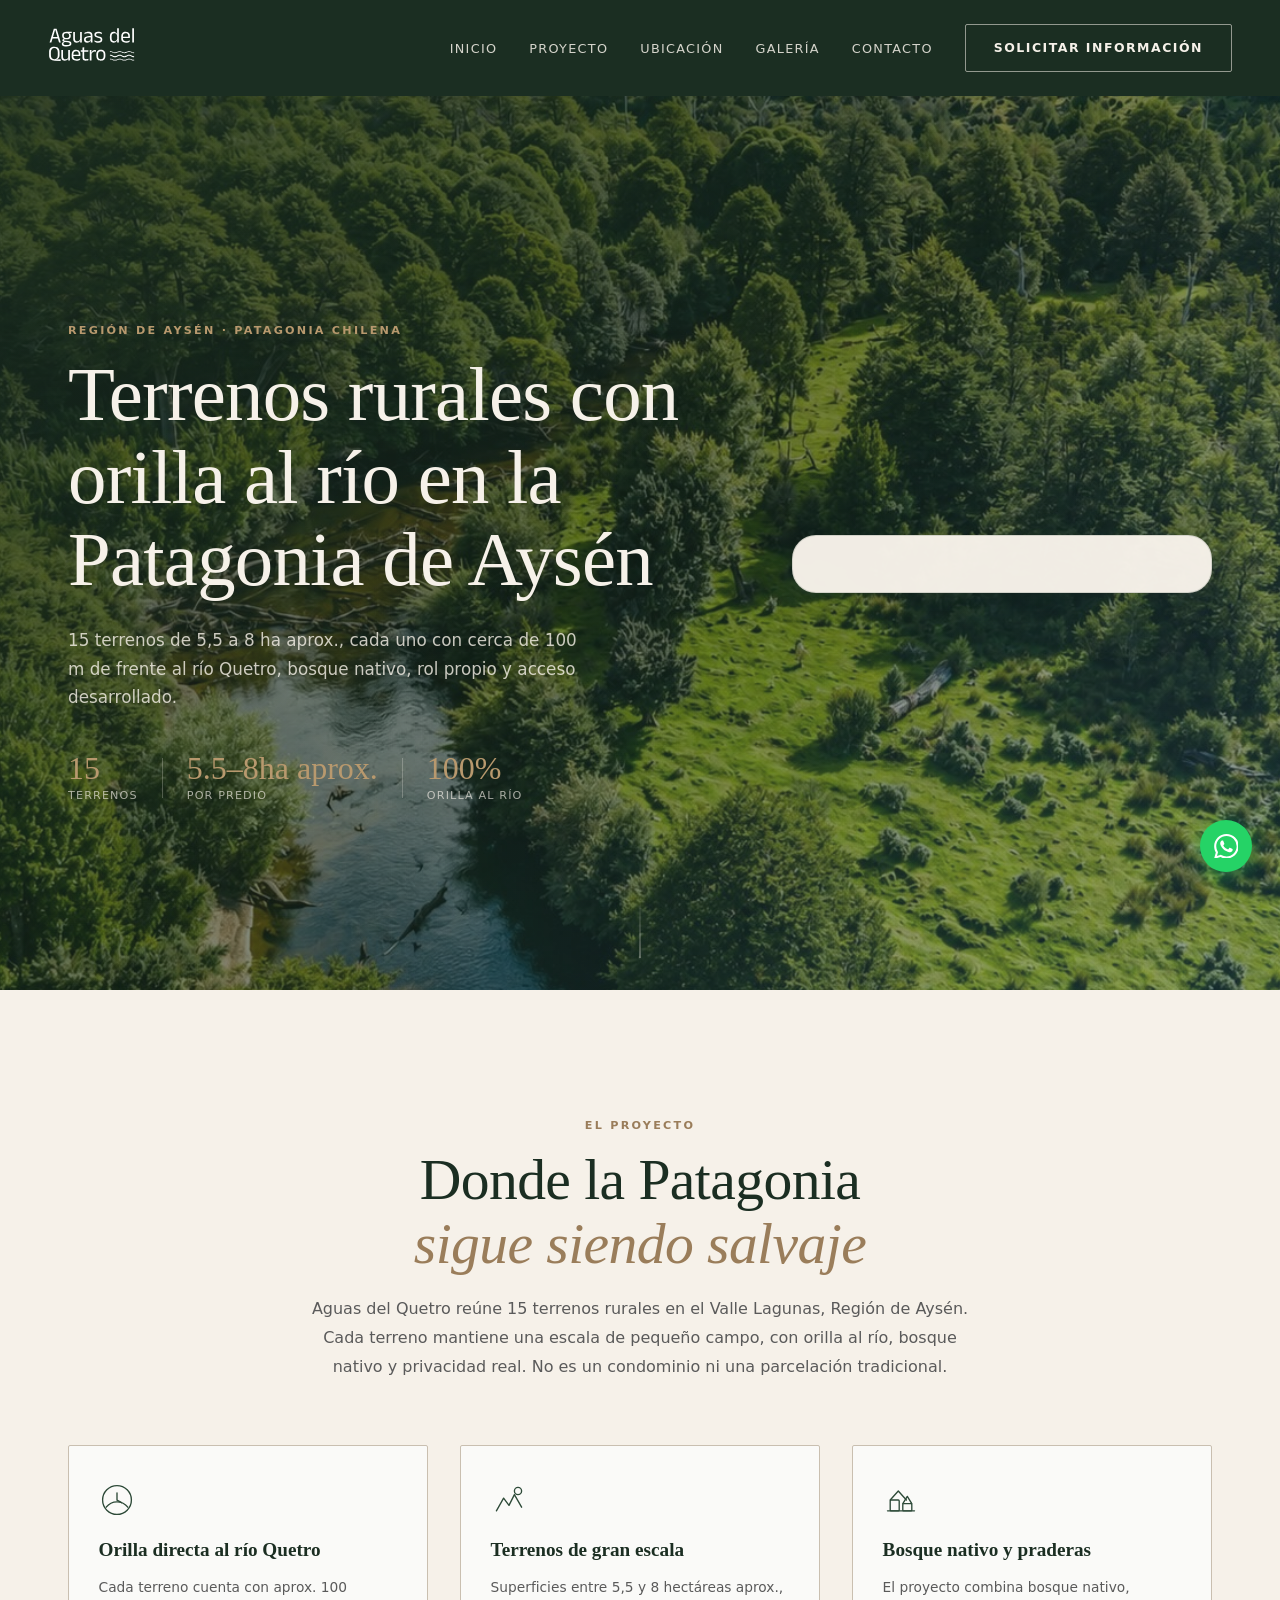
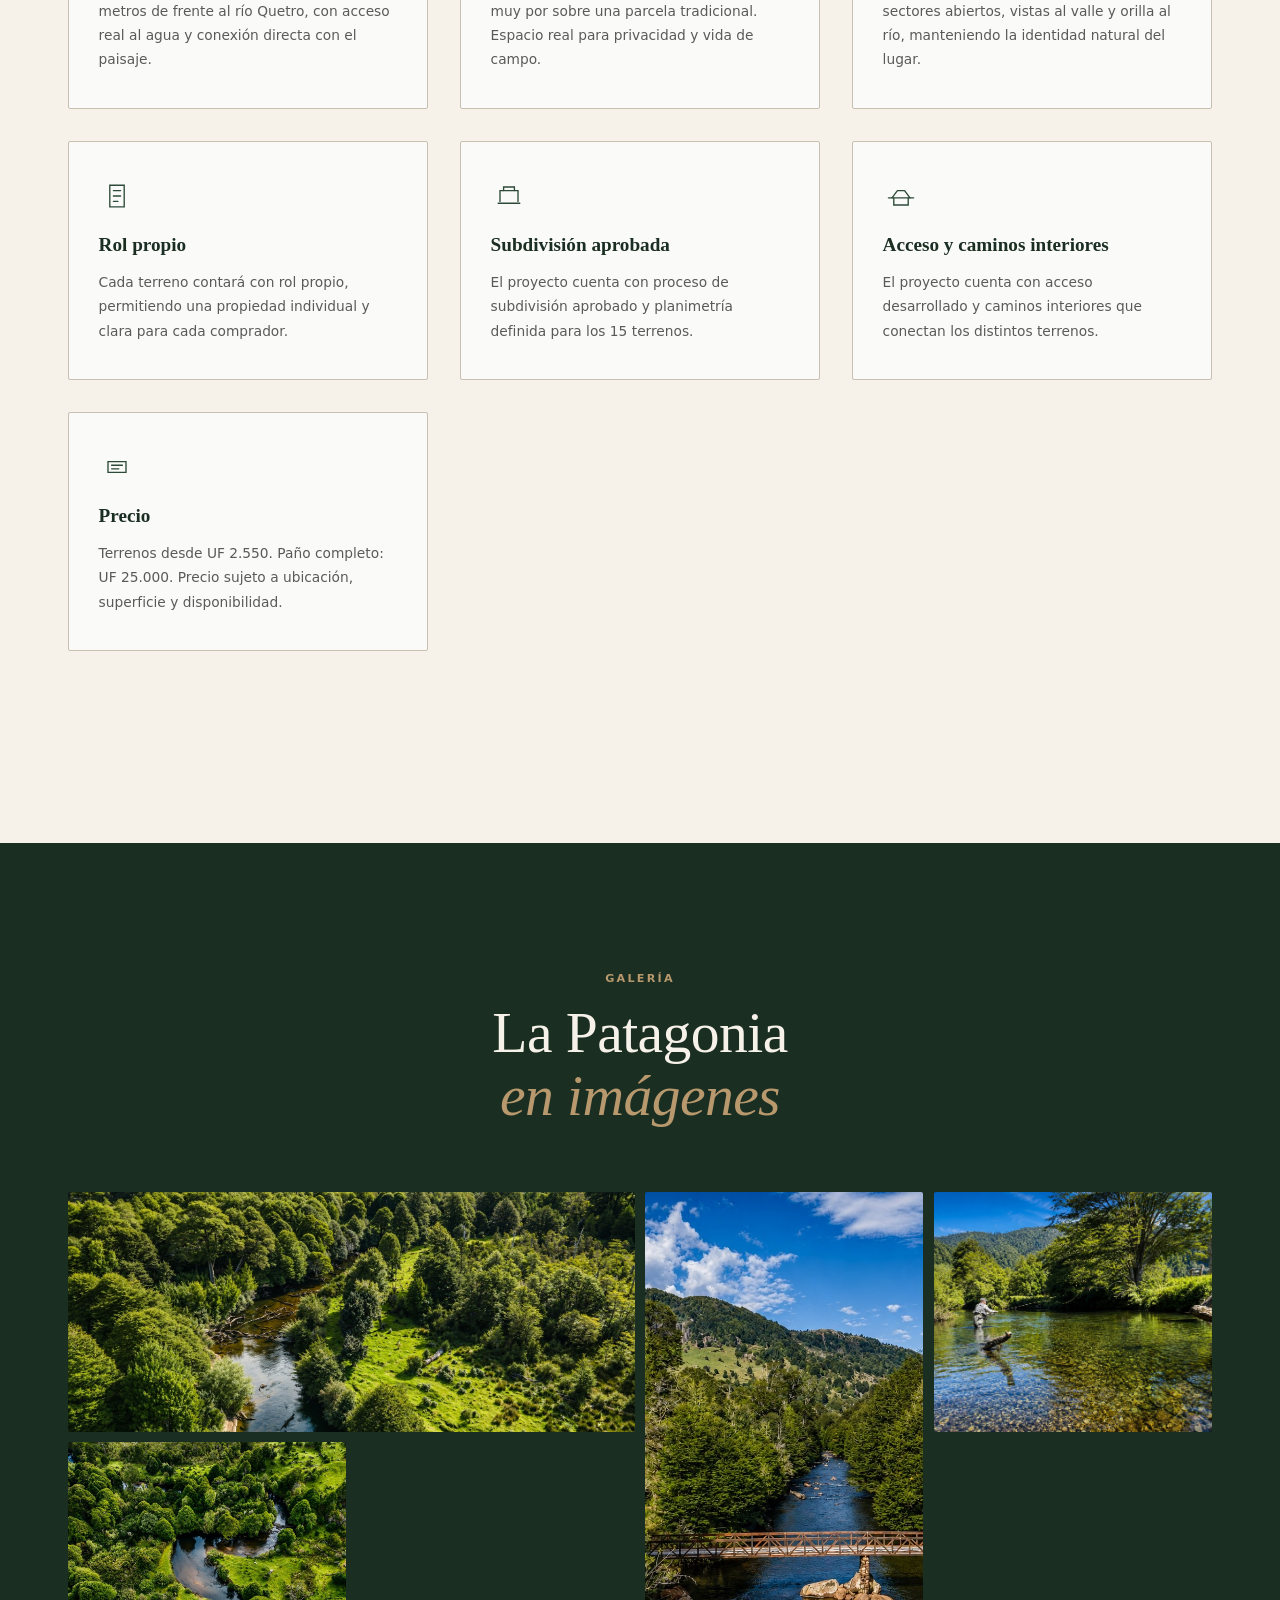
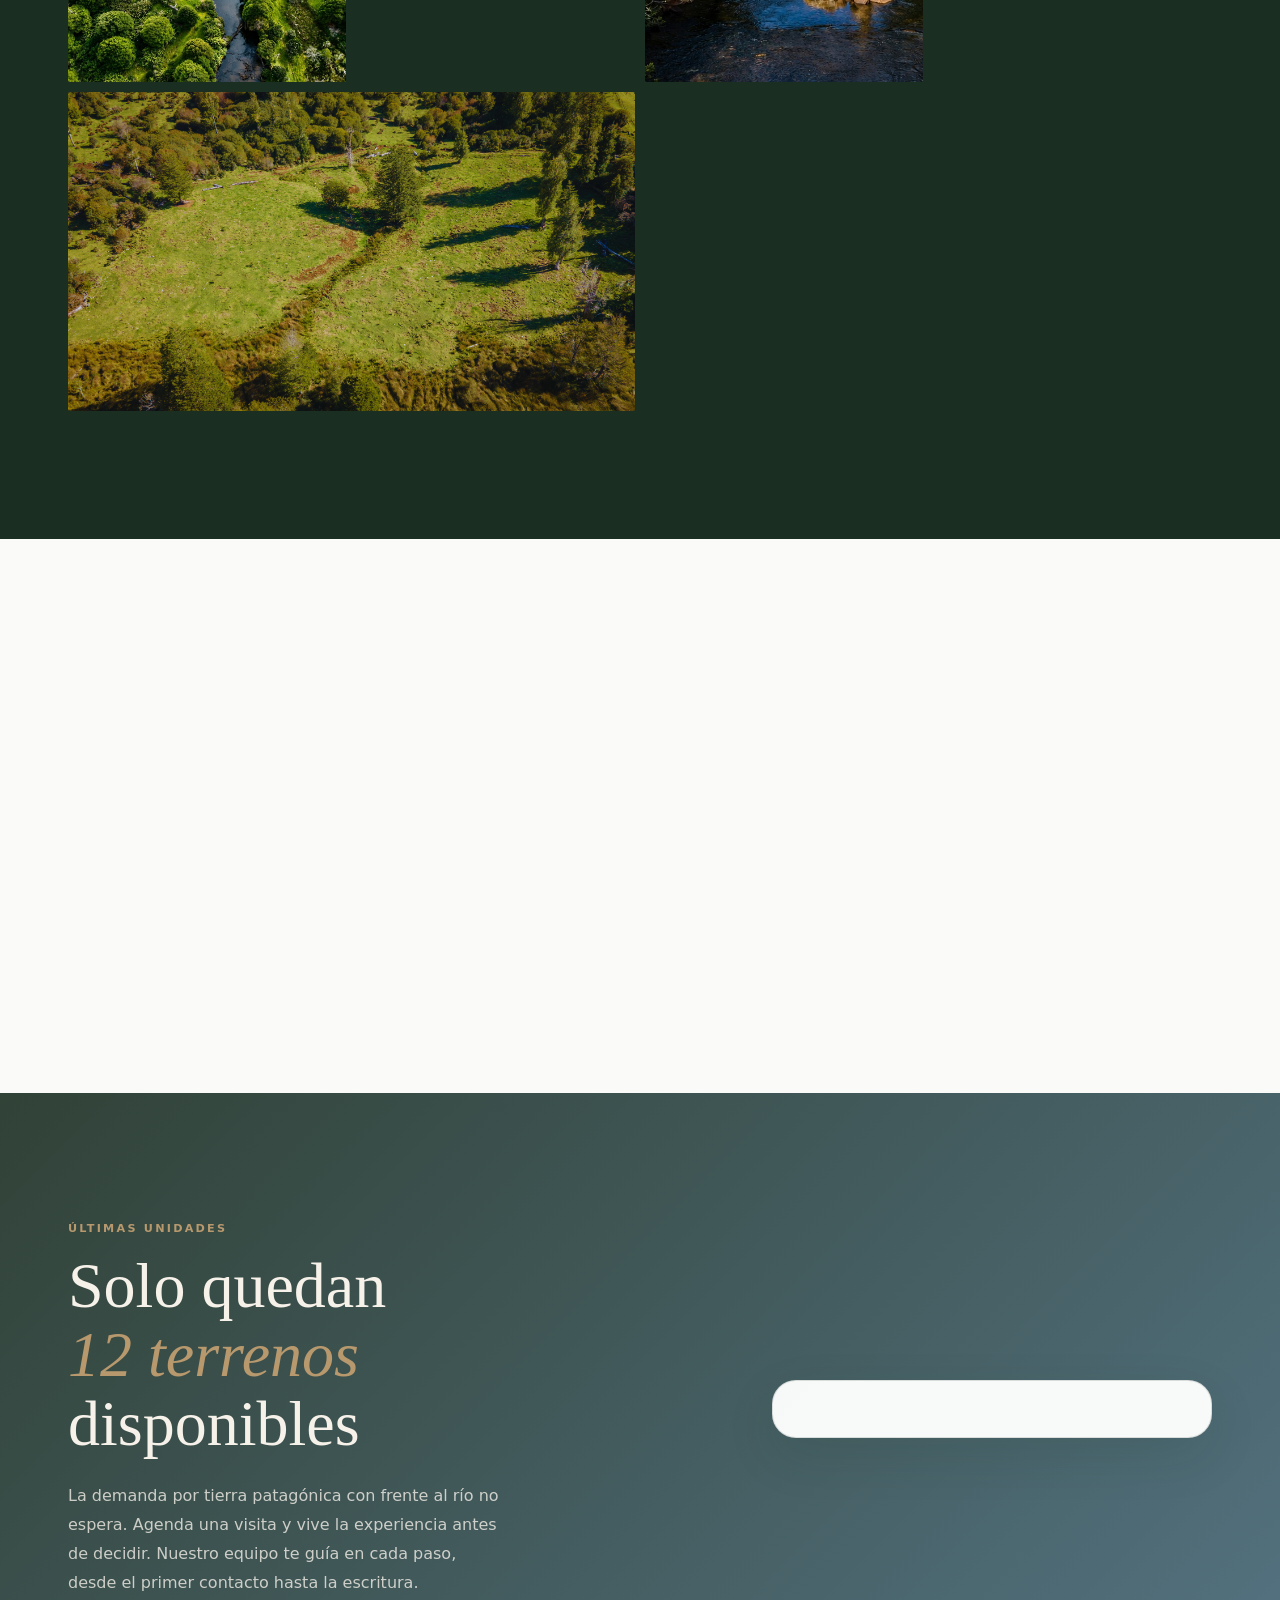
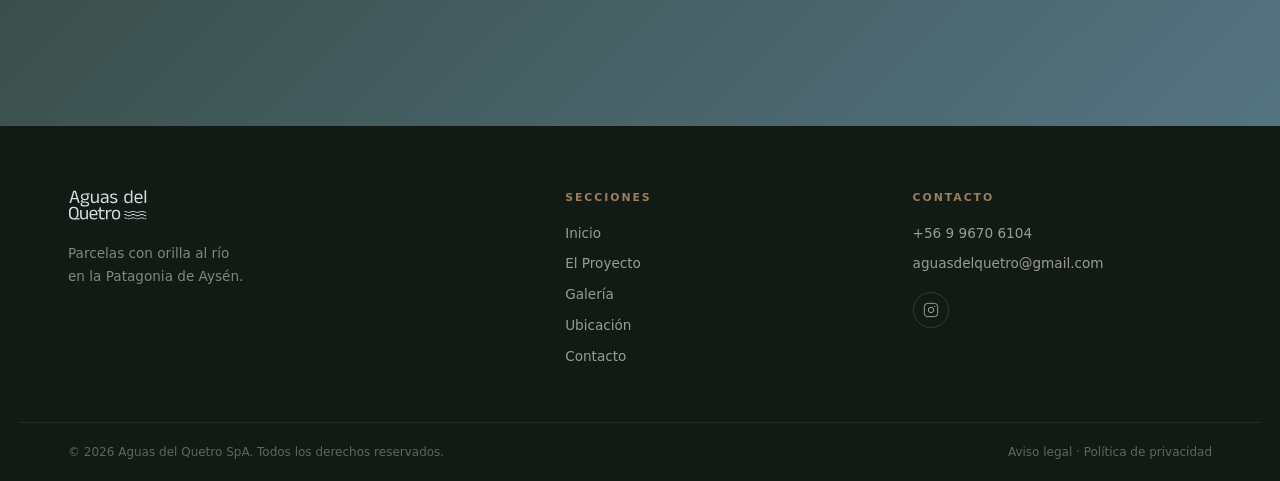
==== commit 288e3468: "Restored to 'c575489e7477239fe8ab3e9d5e8a788258a0316d' Replit-Restored-To: c575489e7477239fe8ab3e9d5" ====
--- a/index.html
+++ b/index.html
@@ -9,4 +9,4 @@
   <!-- End Google Tag Manager --></head><body><!-- Google Tag Manager (noscript) -->
   <noscript><iframe src="https://www.googletagmanager.com/ns.html?id=GTM-57DF75XK"
   height="0" width="0" style="display:none;visibility:hidden"></iframe></noscript>
-  <!-- End Google Tag Manager (noscript) --><!--$--><div class="aq-root" style="padding-top:90px;"><nav class="aq-nav" style="position:fixed; top:0; left:0; right:0; z-index:999; background:rgb(27, 46, 34);"><a href="#inicio" class="aq-nav__logo" aria-label="Aguas del Quetro"><img src="./Aguas del Quetro _ Parcelas con Orilla al Río en Aysén_files/logo-aguas-del-quetro.svg" alt="Aguas del Quetro" class="aq-nav__logo-img"></a><ul class="aq-nav__links"><li><a href="#inicio" class="aq-nav__link">Inicio</a></li><li><a href="#proyecto" class="aq-nav__link">Proyecto</a></li><li><a href="#ubicacion" class="aq-nav__link">Ubicación</a></li><li><a href="#galeria" class="aq-nav__link">Galería</a></li><li><a href="#contacto" class="aq-nav__link">Contacto</a></li></ul><a href="#contacto" class="aq-btn aq-btn--outline aq-nav__cta">SOLICITAR INFORMACIÓN</a><button class="aq-nav__hamburger" aria-label="Menú"><span></span><span></span><span></span></button></nav><section id="inicio" class="aq-hero"><div class="aq-hero-bg-wrap"><div class="aq-hero-bg" style="background-image: url('./Aguas del Quetro _ Parcelas con Orilla al Río en Aysén_files/Galeria\ 1.jpg'); transform: translateY(0px);"></div><div class="aq-hero-overlay"></div></div><div class="aq-hero__inner"><div class="aq-hero__text"><span class="aq-eyebrow">Región de Aysén · Patagonia Chilena</span><h1 class="aq-hero__h1">Terrenos rurales con orilla al río en la Patagonia de Aysén</h1><p class="aq-hero__sub">15 terrenos de 5,5 a 8 ha aprox., cada uno con cerca de 100 m de frente al río Quetro, bosque nativo, rol propio y acceso desarrollado.</p><div class="aq-hero__stats"><div class="aq-hero__stat"><span class="aq-hero__stat-num">15</span><span class="aq-hero__stat-label">Terrenos</span></div><div class="aq-hero__stat-divider"></div><div class="aq-hero__stat"><span class="aq-hero__stat-num">5.5–8ha aprox.</span><span class="aq-hero__stat-label">Por predio</span></div><div class="aq-hero__stat-divider"></div><div class="aq-hero__stat"><span class="aq-hero__stat-num">100%</span><span class="aq-hero__stat-label">Orilla al río</span></div></div></div><div class="aq-hero__form-wrap"><script src="https://js.hsforms.net/forms/embed/51481503.js" defer></script><div class="aq-hubspot-form"><div class="hs-form-frame" data-region="na1" data-form-id="7f82444f-5c51-42e7-8886-f1cf18c47678" data-portal-id="51481503"></div></div><style>.aq-hubspot-form{max-width:520px;margin:auto;}.aq-hubspot-form .hs-form{display:flex;flex-direction:column;gap:18px;}.aq-hubspot-form .hs-form-field{margin-bottom:0!important;}.aq-hubspot-form input,.aq-hubspot-form textarea,.aq-hubspot-form select{width:100%!important;padding:16px 18px!important;border-radius:14px!important;border:1px solid rgba(255,255,255,.12)!important;background:rgba(255,255,255,.05)!important;backdrop-filter:blur(8px);color:#fff!important;font-size:15px!important;font-family:'Helvetica Neue',Arial,sans-serif!important;outline:none!important;transition:.3s ease!important;box-sizing:border-box!important;}.aq-hubspot-form input:focus,.aq-hubspot-form textarea:focus,.aq-hubspot-form select:focus{border-color:#c8a46b!important;background:rgba(255,255,255,.08)!important;}.aq-hubspot-form input::placeholder,.aq-hubspot-form textarea::placeholder{color:#ffffff!important;opacity:1!important;}.aq-hubspot-form label,.aq-hubspot-form .hs-richtext,.aq-hubspot-form .legal-consent-container,.aq-hubspot-form .legal-consent-container p,.aq-hubspot-form .legal-consent-container span,.aq-hubspot-form .legal-consent-container a,.aq-hubspot-form .hs-form-booleancheckbox-display,.aq-hubspot-form .hs-form-booleancheckbox-display span,.aq-hubspot-form .hs-form-booleancheckbox-display a{color:#ffffff!important;font-size:14px!important;line-height:1.55!important;font-family:'Helvetica Neue',Arial,sans-serif!important;}.aq-hubspot-form label{margin-bottom:8px!important;display:block!important;color:#fff!important;}.aq-hubspot-form .hs-form-booleancheckbox-display{display:flex!important;align-items:flex-start!important;gap:10px!important;}.aq-hubspot-form .hs-button{width:100%!important;padding:16px 22px!important;border:none!important;border-radius:999px!important;background:#c8a46b!important;color:#1b1b1b!important;font-weight:700!important;font-size:15px!important;font-family:'Helvetica Neue',Arial,sans-serif!important;cursor:pointer!important;transition:.3s ease!important;letter-spacing:.4px;}.aq-hubspot-form .hs-button:hover{transform:translateY(-2px);opacity:.92;}.aq-hubspot-form .hs-error-msg{color:#ffffff!important;font-size:13px!important;}.aq-hubspot-form .submitted-message{color:#ffffff!important;font-size:16px!important;text-align:center!important;line-height:1.6!important;}</style></div></div><div class="aq-hero__scroll"><span></span></div></section><section id="proyecto" class="aq-section aq-section--light"><div class="aq-container"><div class="aq-section__header aq-reveal aq-visible"><span class="aq-eyebrow aq-eyebrow--dark">El Proyecto</span><h2 class="aq-section__h2">Donde la Patagonia<br><em>sigue siendo salvaje</em></h2><p class="aq-section__lead">Aguas del Quetro reúne 15 terrenos rurales en el Valle Lagunas, Región de Aysén. Cada terreno mantiene una escala de pequeño campo, con orilla al río, bosque nativo y privacidad real. No es un condominio ni una parcelación tradicional.</p></div><div class="aq-features"><div class="aq-feature aq-reveal aq-visible" style="animation-delay:0s"><div class="aq-feature__icon"><svg viewBox="0 0 40 40" fill="none"><path d="M20 4C11.2 4 4 11.2 4 20s7.2 16 16 16 16-7.2 16-16S28.8 4 20 4z" stroke="currentColor" stroke-width="1.5"></path><path d="M20 12v8l5 3" stroke="currentColor" stroke-width="1.5" stroke-linecap="round"></path><path d="M8 28c3-4 6-6 12-6s9 2 12 6" stroke="currentColor" stroke-width="1.5" stroke-linecap="round"></path></svg></div><h3 class="aq-feature__title">Orilla directa al río Quetro</h3><p class="aq-feature__desc">Cada terreno cuenta con aprox. 100 metros de frente al río Quetro, con acceso real al agua y conexión directa con el paisaje.</p></div><div class="aq-feature aq-reveal aq-visible" style="animation-delay:0.1s"><div class="aq-feature__icon"><svg viewBox="0 0 40 40" fill="none"><path d="M6 32L14 18l6 8 6-12 8 14" stroke="currentColor" stroke-width="1.5" stroke-linecap="round" stroke-linejoin="round"></path><circle cx="30" cy="10" r="4" stroke="currentColor" stroke-width="1.5"></circle></svg></div><h3 class="aq-feature__title">Terrenos de gran escala</h3><p class="aq-feature__desc">Superficies entre 5,5 y 8 hectáreas aprox., muy por sobre una parcela tradicional. Espacio real para privacidad y vida de campo.</p></div><div class="aq-feature aq-reveal aq-visible" style="animation-delay:0.2s"><div class="aq-feature__icon"><svg viewBox="0 0 40 40" fill="none"><rect x="8" y="20" width="10" height="12" rx="1" stroke="currentColor" stroke-width="1.5"></rect><path d="M8 20l9-10 9 10" stroke="currentColor" stroke-width="1.5" stroke-linecap="round" stroke-linejoin="round"></path><rect x="22" y="24" width="10" height="8" rx="1" stroke="currentColor" stroke-width="1.5"></rect><path d="M22 24l5-8 5 8" stroke="currentColor" stroke-width="1.5" stroke-linecap="round" stroke-linejoin="round"></path><path d="M5 32h30" stroke="currentColor" stroke-width="1.5" stroke-linecap="round"></path></svg></div><h3 class="aq-feature__title">Bosque nativo y praderas</h3><p class="aq-feature__desc">El proyecto combina bosque nativo, sectores abiertos, vistas al valle y orilla al río, manteniendo la identidad natural del lugar.</p></div><div class="aq-feature aq-reveal aq-visible" style="animation-delay:0.3s"><div class="aq-feature__icon"><svg viewBox="0 0 40 40" fill="none"><path d="M12 8h16v24H12z" stroke="currentColor" stroke-width="1.5"></path><path d="M16 14h8M16 20h8M16 26h5" stroke="currentColor" stroke-width="1.5" stroke-linecap="round"></path></svg></div><h3 class="aq-feature__title">Rol propio</h3><p class="aq-feature__desc">Cada terreno contará con rol propio, permitiendo una propiedad individual y clara para cada comprador.</p></div><div class="aq-feature aq-reveal aq-visible" style="animation-delay:0.4s"><div class="aq-feature__icon"><svg viewBox="0 0 40 40" fill="none"><path d="M8 28h24M10 26V14h20v12" stroke="currentColor" stroke-width="1.5" stroke-linecap="round"></path><path d="M14 14V10h12v4" stroke="currentColor" stroke-width="1.5" stroke-linecap="round"></path></svg></div><h3 class="aq-feature__title">Subdivisión aprobada</h3><p class="aq-feature__desc">El proyecto cuenta con proceso de subdivisión aprobado y planimetría definida para los 15 terrenos.</p></div><div class="aq-feature aq-reveal aq-visible" style="animation-delay:0.5s"><div class="aq-feature__icon"><svg viewBox="0 0 40 40" fill="none"><path d="M6 22h28" stroke="currentColor" stroke-width="1.5" stroke-linecap="round"></path><path d="M10 22l6-8h8l6 8" stroke="currentColor" stroke-width="1.5" stroke-linecap="round" stroke-linejoin="round"></path><path d="M12 22v8h16v-8" stroke="currentColor" stroke-width="1.5" stroke-linecap="round"></path></svg></div><h3 class="aq-feature__title">Acceso y caminos interiores</h3><p class="aq-feature__desc">El proyecto cuenta con acceso desarrollado y caminos interiores que conectan los distintos terrenos.</p></div><div class="aq-feature aq-reveal aq-visible" style="animation-delay:0.6s"><div class="aq-feature__icon"><svg viewBox="0 0 40 40" fill="none"><path d="M10 14h20v12H10z" stroke="currentColor" stroke-width="1.5"></path><path d="M14 18h12M14 22h8" stroke="currentColor" stroke-width="1.5" stroke-linecap="round"></path></svg></div><h3 class="aq-feature__title">Precio</h3><p class="aq-feature__desc">Terrenos desde UF 2.550. Paño completo: UF 25.000. Precio sujeto a ubicación, superficie y disponibilidad.</p></div></div></div></section><section id="galeria" class="aq-section aq-section--dark"><div class="aq-container"><div class="aq-section__header aq-section__header--light aq-reveal aq-visible"><span class="aq-eyebrow">Galería</span><h2 class="aq-section__h2 aq-section__h2--light">La Patagonia<br><em>en imágenes</em></h2></div><div class="aq-gallery"><div class="aq-gallery__item aq-gallery__item--wide aq-reveal aq-visible" style="animation-delay:0s"><img src="./Aguas del Quetro _ Parcelas con Orilla al Río en Aysén_files/Galeria 1.jpg" alt="Río cristalino en bosque patagónico" loading="lazy"><div class="aq-gallery__overlay"><svg width="28" height="28" viewBox="0 0 24 24" fill="none"><path d="M15 3h6v6M9 21H3v-6M21 3l-7 7M3 21l7-7" stroke="white" stroke-width="1.5" stroke-linecap="round"></path></svg></div></div><div class="aq-gallery__item aq-gallery__item--tall aq-reveal aq-visible" style="animation-delay:0.08s"><img src="./Aguas del Quetro _ Parcelas con Orilla al Río en Aysén_files/Galeria 2.jpg" alt="Montañas y lago en Aysén" loading="lazy"><div class="aq-gallery__overlay"><svg width="28" height="28" viewBox="0 0 24 24" fill="none"><path d="M15 3h6v6M9 21H3v-6M21 3l-7 7M3 21l7-7" stroke="white" stroke-width="1.5" stroke-linecap="round"></path></svg></div></div><div class="aq-gallery__item aq-gallery__item--normal aq-reveal aq-visible" style="animation-delay:0.16s"><img src="./Aguas del Quetro _ Parcelas con Orilla al Río en Aysén_files/Galeria 3.jpg" alt="Cordillera patagónica" loading="lazy"><div class="aq-gallery__overlay"><svg width="28" height="28" viewBox="0 0 24 24" fill="none"><path d="M15 3h6v6M9 21H3v-6M21 3l-7 7M3 21l7-7" stroke="white" stroke-width="1.5" stroke-linecap="round"></path></svg></div></div><div class="aq-gallery__item aq-gallery__item--normal aq-reveal aq-visible" style="animation-delay:0.24s"><img src="./Aguas del Quetro _ Parcelas con Orilla al Río en Aysén_files/Galeria 4.jpg" alt="Bosque nativo de lenga" loading="lazy"><div class="aq-gallery__overlay"><svg width="28" height="28" viewBox="0 0 24 24" fill="none"><path d="M15 3h6v6M9 21H3v-6M21 3l-7 7M3 21l7-7" stroke="white" stroke-width="1.5" stroke-linecap="round"></path></svg></div></div><div class="aq-gallery__item aq-gallery__item--wide aq-reveal aq-visible" style="animation-delay:0.32s"><img src="./Aguas del Quetro _ Parcelas con Orilla al Río en Aysén_files/Galeria 5.jpg" alt="Sendero entre árboles nativos" loading="lazy"><div class="aq-gallery__overlay"><svg width="28" height="28" viewBox="0 0 24 24" fill="none"><path d="M15 3h6v6M9 21H3v-6M21 3l-7 7M3 21l7-7" stroke="white" stroke-width="1.5" stroke-linecap="round"></path></svg></div></div></div></div></section><section id="ubicacion" class="aq-section aq-section--stone"><div class="aq-container"><div class="aq-location"><div class="aq-location__text"><span class="aq-eyebrow aq-eyebrow--dark">Ubicación</span><h2 class="aq-section__h2">En el corazón<br><em>de la Carretera Austral</em></h2><p class="aq-location__p">Ubicado en Valle Lagunas, Región de Aysén, a aprox. 50 km de Coyhaique.</p><ul class="aq-location__list"><li></li><li>Entorno natural con acceso a ríos, lagunas y bosque nativo</li></ul></div><div class="aq-location__map"></div></div></div></section><section id="contacto" class="aq-cta"><div class="aq-cta-bg" style="background-image:url(https://images.unsplash.com/photo-1518623489648-a173ef7824f3?w=1600&q=80)"></div><div class="aq-cta-overlay"></div><div class="aq-container aq-cta__inner"><div class="aq-cta__text"><span class="aq-eyebrow">Últimas unidades</span><h2 class="aq-cta__h2">Solo quedan<br><em>12 terrenos</em><br>disponibles</h2><p class="aq-cta__sub">La demanda por tierra patagónica con frente al río no espera. Agenda una visita y vive la experiencia antes de decidir. Nuestro equipo te guía en cada paso, desde el primer contacto hasta la escritura.</p></div><div class="aq-cta__form"><div class="aq-hubspot-panel aq-hubspot-panel--dark"><div class="hs-form-frame" data-region="na1" data-form-id="7f82444f-5c51-42e7-8886-f1cf18c47678" data-portal-id="51481503"></div></div></div></div></section><footer class="aq-footer"><div class="aq-container aq-footer__inner"><div class="aq-footer__brand"><img src="./Aguas del Quetro _ Parcelas con Orilla al Río en Aysén_files/logo-aguas-del-quetro.svg" alt="Aguas del Quetro" class="aq-footer__logo"><p class="aq-footer__tagline">Parcelas con orilla al río<br>en la Patagonia de Aysén.</p></div><nav class="aq-footer__nav"><span class="aq-footer__nav-title">Secciones</span><a href="#inicio">Inicio</a><a href="#proyecto">El Proyecto</a><a href="#galeria">Galería</a><a href="#ubicacion">Ubicación</a><a href="#contacto">Contacto</a></nav><div class="aq-footer__contact"><span class="aq-footer__nav-title">Contacto</span><a href="tel:+56900000000">+56 9 9670 6104</a><a href="mailto:contacto@aguasdelquetro.cl">aguasdelquetro@gmail.com</a><div class="aq-footer__social"><a href="https://www.instagram.com/aguas_del_quetro/" aria-label="Instagram" rel="noopener noreferrer"><svg viewBox="0 0 24 24" fill="none" stroke="currentColor" stroke-width="1.5"><rect x="2" y="2" width="20" height="20" rx="5"></rect><circle cx="12" cy="12" r="4"></circle><circle cx="17.5" cy="6.5" r="1" fill="currentColor" stroke="none"></circle></svg></a></a></div></div></div><div class="aq-footer__bottom"><div class="aq-container"><span>© <!-- -->2026<!-- --> Aguas del Quetro SpA. Todos los derechos reservados.</span><span class="aq-footer__legal"><a href="https://deluxe-belekoy-923746.netlify.app/#">Aviso legal</a> · <a href="https://deluxe-belekoy-923746.netlify.app/#">Política de privacidad</a></span></div></div></footer><a href="https://wa.me/+56996706104?text=Hola,%20me%20interesa%20saber%20m%C3%A1s%20sobre%20las%20parcelas%20de%20Aguas%20del%20Quetro" class="aq-whatsapp" target="_blank" rel="noopener noreferrer" aria-label="Contactar por WhatsApp"><svg viewBox="0 0 24 24" fill="currentColor"><path d="M17.472 14.382c-.297-.149-1.758-.867-2.03-.967-.273-.099-.471-.148-.67.15-.197.297-.767.966-.94 1.164-.173.199-.347.223-.644.075-.297-.15-1.255-.463-2.39-1.475-.883-.788-1.48-1.761-1.653-2.059-.173-.297-.018-.458.13-.606.134-.133.298-.347.446-.52.149-.174.198-.298.298-.497.099-.198.05-.371-.025-.52-.075-.149-.669-1.612-.916-2.207-.242-.579-.487-.5-.669-.51-.173-.008-.371-.01-.57-.01-.198 0-.52.074-.792.372-.272.297-1.04 1.016-1.04 2.479 0 1.462 1.065 2.875 1.213 3.074.149.198 2.096 3.2 5.077 4.487.709.306 1.262.489 1.694.625.712.227 1.36.195 1.871.118.571-.085 1.758-.719 2.006-1.413.248-.694.248-1.289.173-1.413-.074-.124-.272-.198-.57-.347m-5.421 7.403h-.004a9.87 9.87 0 01-5.031-1.378l-.361-.214-3.741.982.998-3.648-.235-.374a9.86 9.86 0 01-1.51-5.26c.001-5.45 4.436-9.884 9.888-9.884 2.64 0 5.122 1.03 6.988 2.898a9.825 9.825 0 012.893 6.994c-.003 5.45-4.437 9.884-9.885 9.884m8.413-18.297A11.815 11.815 0 0012.05 0C5.495 0 .16 5.335.157 11.892c0 2.096.547 4.142 1.588 5.945L.057 24l6.305-1.654a11.882 11.882 0 005.683 1.448h.005c6.554 0 11.89-5.335 11.893-11.893a11.821 11.821 0 00-3.48-8.413z"></path></svg><span class="aq-whatsapp__tooltip">Escríbenos por WhatsApp</span></a></div><!--/$--><script type="module" defer src="assets/index-CsqNxQKg.js"></script><script>document.addEventListener("DOMContentLoaded",()=>{const sections=document.querySelectorAll("section");const observer=new IntersectionObserver((entries)=>{entries.forEach(entry=>{if(entry.isIntersecting){entry.target.classList.add("visible")}})},{threshold:.15});sections.forEach(section=>{section.classList.add("hidden-section");observer.observe(section)})});</script></body></html>
+  <!-- End Google Tag Manager (noscript) --><!--$--><div class="aq-root" style="padding-top:90px;"><nav class="aq-nav" style="position:fixed; top:0; left:0; right:0; z-index:999; background:rgb(27, 46, 34);"><a href="#inicio" class="aq-nav__logo" aria-label="Aguas del Quetro"><img src="./Aguas del Quetro _ Parcelas con Orilla al Río en Aysén_files/logo-aguas-del-quetro.svg" alt="Aguas del Quetro" class="aq-nav__logo-img"></a><ul class="aq-nav__links"><li><a href="#inicio" class="aq-nav__link">Inicio</a></li><li><a href="#proyecto" class="aq-nav__link">Proyecto</a></li><li><a href="#ubicacion" class="aq-nav__link">Ubicación</a></li><li><a href="#galeria" class="aq-nav__link">Galería</a></li><li><a href="#contacto" class="aq-nav__link">Contacto</a></li></ul><a href="#contacto" class="aq-btn aq-btn--outline aq-nav__cta">SOLICITAR INFORMACIÓN</a><button class="aq-nav__hamburger" aria-label="Menú"><span></span><span></span><span></span></button></nav><section id="inicio" class="aq-hero"><div class="aq-hero-bg-wrap"><div class="aq-hero-bg" style="background-image: url('./Aguas del Quetro _ Parcelas con Orilla al Río en Aysén_files/Galeria\ 1.jpg'); transform: translateY(0px);"></div><div class="aq-hero-overlay"></div></div><div class="aq-hero__inner"><div class="aq-hero__text"><span class="aq-eyebrow">Región de Aysén · Patagonia Chilena</span><h1 class="aq-hero__h1">Terrenos rurales con orilla al río en la Patagonia de Aysén</h1><p class="aq-hero__sub">15 terrenos de 5,5 a 8 ha aprox., cada uno con cerca de 100 m de frente al río Quetro, bosque nativo, rol propio y acceso desarrollado.</p><div class="aq-hero__stats"><div class="aq-hero__stat"><span class="aq-hero__stat-num">15</span><span class="aq-hero__stat-label">Terrenos</span></div><div class="aq-hero__stat-divider"></div><div class="aq-hero__stat"><span class="aq-hero__stat-num">5.5–8ha aprox.</span><span class="aq-hero__stat-label">Por predio</span></div><div class="aq-hero__stat-divider"></div><div class="aq-hero__stat"><span class="aq-hero__stat-num">100%</span><span class="aq-hero__stat-label">Orilla al río</span></div></div></div><div class="aq-hero__form-wrap"><div class="aq-hubspot-panel aq-hubspot-panel--hero"><script src="https://js.hsforms.net/forms/embed/51481503.js" defer></script><div class="hs-form-frame" data-region="na1" data-form-id="7f82444f-5c51-42e7-8886-f1cf18c47678" data-portal-id="51481503"></div></div></div></div><div class="aq-hero__scroll"><span></span></div></section><section id="proyecto" class="aq-section aq-section--light"><div class="aq-container"><div class="aq-section__header aq-reveal aq-visible"><span class="aq-eyebrow aq-eyebrow--dark">El Proyecto</span><h2 class="aq-section__h2">Donde la Patagonia<br><em>sigue siendo salvaje</em></h2><p class="aq-section__lead">Aguas del Quetro reúne 15 terrenos rurales en el Valle Lagunas, Región de Aysén. Cada terreno mantiene una escala de pequeño campo, con orilla al río, bosque nativo y privacidad real. No es un condominio ni una parcelación tradicional.</p></div><div class="aq-features"><div class="aq-feature aq-reveal aq-visible" style="animation-delay:0s"><div class="aq-feature__icon"><svg viewBox="0 0 40 40" fill="none"><path d="M20 4C11.2 4 4 11.2 4 20s7.2 16 16 16 16-7.2 16-16S28.8 4 20 4z" stroke="currentColor" stroke-width="1.5"></path><path d="M20 12v8l5 3" stroke="currentColor" stroke-width="1.5" stroke-linecap="round"></path><path d="M8 28c3-4 6-6 12-6s9 2 12 6" stroke="currentColor" stroke-width="1.5" stroke-linecap="round"></path></svg></div><h3 class="aq-feature__title">Orilla directa al río Quetro</h3><p class="aq-feature__desc">Cada terreno cuenta con aprox. 100 metros de frente al río Quetro, con acceso real al agua y conexión directa con el paisaje.</p></div><div class="aq-feature aq-reveal aq-visible" style="animation-delay:0.1s"><div class="aq-feature__icon"><svg viewBox="0 0 40 40" fill="none"><path d="M6 32L14 18l6 8 6-12 8 14" stroke="currentColor" stroke-width="1.5" stroke-linecap="round" stroke-linejoin="round"></path><circle cx="30" cy="10" r="4" stroke="currentColor" stroke-width="1.5"></circle></svg></div><h3 class="aq-feature__title">Terrenos de gran escala</h3><p class="aq-feature__desc">Superficies entre 5,5 y 8 hectáreas aprox., muy por sobre una parcela tradicional. Espacio real para privacidad y vida de campo.</p></div><div class="aq-feature aq-reveal aq-visible" style="animation-delay:0.2s"><div class="aq-feature__icon"><svg viewBox="0 0 40 40" fill="none"><rect x="8" y="20" width="10" height="12" rx="1" stroke="currentColor" stroke-width="1.5"></rect><path d="M8 20l9-10 9 10" stroke="currentColor" stroke-width="1.5" stroke-linecap="round" stroke-linejoin="round"></path><rect x="22" y="24" width="10" height="8" rx="1" stroke="currentColor" stroke-width="1.5"></rect><path d="M22 24l5-8 5 8" stroke="currentColor" stroke-width="1.5" stroke-linecap="round" stroke-linejoin="round"></path><path d="M5 32h30" stroke="currentColor" stroke-width="1.5" stroke-linecap="round"></path></svg></div><h3 class="aq-feature__title">Bosque nativo y praderas</h3><p class="aq-feature__desc">El proyecto combina bosque nativo, sectores abiertos, vistas al valle y orilla al río, manteniendo la identidad natural del lugar.</p></div><div class="aq-feature aq-reveal aq-visible" style="animation-delay:0.3s"><div class="aq-feature__icon"><svg viewBox="0 0 40 40" fill="none"><path d="M12 8h16v24H12z" stroke="currentColor" stroke-width="1.5"></path><path d="M16 14h8M16 20h8M16 26h5" stroke="currentColor" stroke-width="1.5" stroke-linecap="round"></path></svg></div><h3 class="aq-feature__title">Rol propio</h3><p class="aq-feature__desc">Cada terreno contará con rol propio, permitiendo una propiedad individual y clara para cada comprador.</p></div><div class="aq-feature aq-reveal aq-visible" style="animation-delay:0.4s"><div class="aq-feature__icon"><svg viewBox="0 0 40 40" fill="none"><path d="M8 28h24M10 26V14h20v12" stroke="currentColor" stroke-width="1.5" stroke-linecap="round"></path><path d="M14 14V10h12v4" stroke="currentColor" stroke-width="1.5" stroke-linecap="round"></path></svg></div><h3 class="aq-feature__title">Subdivisión aprobada</h3><p class="aq-feature__desc">El proyecto cuenta con proceso de subdivisión aprobado y planimetría definida para los 15 terrenos.</p></div><div class="aq-feature aq-reveal aq-visible" style="animation-delay:0.5s"><div class="aq-feature__icon"><svg viewBox="0 0 40 40" fill="none"><path d="M6 22h28" stroke="currentColor" stroke-width="1.5" stroke-linecap="round"></path><path d="M10 22l6-8h8l6 8" stroke="currentColor" stroke-width="1.5" stroke-linecap="round" stroke-linejoin="round"></path><path d="M12 22v8h16v-8" stroke="currentColor" stroke-width="1.5" stroke-linecap="round"></path></svg></div><h3 class="aq-feature__title">Acceso y caminos interiores</h3><p class="aq-feature__desc">El proyecto cuenta con acceso desarrollado y caminos interiores que conectan los distintos terrenos.</p></div><div class="aq-feature aq-reveal aq-visible" style="animation-delay:0.6s"><div class="aq-feature__icon"><svg viewBox="0 0 40 40" fill="none"><path d="M10 14h20v12H10z" stroke="currentColor" stroke-width="1.5"></path><path d="M14 18h12M14 22h8" stroke="currentColor" stroke-width="1.5" stroke-linecap="round"></path></svg></div><h3 class="aq-feature__title">Precio</h3><p class="aq-feature__desc">Terrenos desde UF 2.550. Paño completo: UF 25.000. Precio sujeto a ubicación, superficie y disponibilidad.</p></div></div></div></section><section id="galeria" class="aq-section aq-section--dark"><div class="aq-container"><div class="aq-section__header aq-section__header--light aq-reveal aq-visible"><span class="aq-eyebrow">Galería</span><h2 class="aq-section__h2 aq-section__h2--light">La Patagonia<br><em>en imágenes</em></h2></div><div class="aq-gallery"><div class="aq-gallery__item aq-gallery__item--wide aq-reveal aq-visible" style="animation-delay:0s"><img src="./Aguas del Quetro _ Parcelas con Orilla al Río en Aysén_files/Galeria 1.jpg" alt="Río cristalino en bosque patagónico" loading="lazy"><div class="aq-gallery__overlay"><svg width="28" height="28" viewBox="0 0 24 24" fill="none"><path d="M15 3h6v6M9 21H3v-6M21 3l-7 7M3 21l7-7" stroke="white" stroke-width="1.5" stroke-linecap="round"></path></svg></div></div><div class="aq-gallery__item aq-gallery__item--tall aq-reveal aq-visible" style="animation-delay:0.08s"><img src="./Aguas del Quetro _ Parcelas con Orilla al Río en Aysén_files/Galeria 2.jpg" alt="Montañas y lago en Aysén" loading="lazy"><div class="aq-gallery__overlay"><svg width="28" height="28" viewBox="0 0 24 24" fill="none"><path d="M15 3h6v6M9 21H3v-6M21 3l-7 7M3 21l7-7" stroke="white" stroke-width="1.5" stroke-linecap="round"></path></svg></div></div><div class="aq-gallery__item aq-gallery__item--normal aq-reveal aq-visible" style="animation-delay:0.16s"><img src="./Aguas del Quetro _ Parcelas con Orilla al Río en Aysén_files/Galeria 3.jpg" alt="Cordillera patagónica" loading="lazy"><div class="aq-gallery__overlay"><svg width="28" height="28" viewBox="0 0 24 24" fill="none"><path d="M15 3h6v6M9 21H3v-6M21 3l-7 7M3 21l7-7" stroke="white" stroke-width="1.5" stroke-linecap="round"></path></svg></div></div><div class="aq-gallery__item aq-gallery__item--normal aq-reveal aq-visible" style="animation-delay:0.24s"><img src="./Aguas del Quetro _ Parcelas con Orilla al Río en Aysén_files/Galeria 4.jpg" alt="Bosque nativo de lenga" loading="lazy"><div class="aq-gallery__overlay"><svg width="28" height="28" viewBox="0 0 24 24" fill="none"><path d="M15 3h6v6M9 21H3v-6M21 3l-7 7M3 21l7-7" stroke="white" stroke-width="1.5" stroke-linecap="round"></path></svg></div></div><div class="aq-gallery__item aq-gallery__item--wide aq-reveal aq-visible" style="animation-delay:0.32s"><img src="./Aguas del Quetro _ Parcelas con Orilla al Río en Aysén_files/Galeria 5.jpg" alt="Sendero entre árboles nativos" loading="lazy"><div class="aq-gallery__overlay"><svg width="28" height="28" viewBox="0 0 24 24" fill="none"><path d="M15 3h6v6M9 21H3v-6M21 3l-7 7M3 21l7-7" stroke="white" stroke-width="1.5" stroke-linecap="round"></path></svg></div></div></div></div></section><section id="ubicacion" class="aq-section aq-section--stone"><div class="aq-container"><div class="aq-location"><div class="aq-location__text"><span class="aq-eyebrow aq-eyebrow--dark">Ubicación</span><h2 class="aq-section__h2">En el corazón<br><em>de la Carretera Austral</em></h2><p class="aq-location__p">Ubicado en Valle Lagunas, Región de Aysén, a aprox. 50 km de Coyhaique.</p><ul class="aq-location__list"><li></li><li>Entorno natural con acceso a ríos, lagunas y bosque nativo</li></ul></div><div class="aq-location__map"></div></div></div></section><section id="contacto" class="aq-cta"><div class="aq-cta-bg" style="background-image:url(https://images.unsplash.com/photo-1518623489648-a173ef7824f3?w=1600&q=80)"></div><div class="aq-cta-overlay"></div><div class="aq-container aq-cta__inner"><div class="aq-cta__text"><span class="aq-eyebrow">Últimas unidades</span><h2 class="aq-cta__h2">Solo quedan<br><em>12 terrenos</em><br>disponibles</h2><p class="aq-cta__sub">La demanda por tierra patagónica con frente al río no espera. Agenda una visita y vive la experiencia antes de decidir. Nuestro equipo te guía en cada paso, desde el primer contacto hasta la escritura.</p></div><div class="aq-cta__form"><div class="aq-hubspot-panel aq-hubspot-panel--dark"><script src="https://js.hsforms.net/forms/embed/51481503.js" defer></script><div class="hs-form-frame" data-region="na1" data-form-id="7f82444f-5c51-42e7-8886-f1cf18c47678" data-portal-id="51481503"></div></div></div></div></section><footer class="aq-footer"><div class="aq-container aq-footer__inner"><div class="aq-footer__brand"><img src="./Aguas del Quetro _ Parcelas con Orilla al Río en Aysén_files/logo-aguas-del-quetro.svg" alt="Aguas del Quetro" class="aq-footer__logo"><p class="aq-footer__tagline">Parcelas con orilla al río<br>en la Patagonia de Aysén.</p></div><nav class="aq-footer__nav"><span class="aq-footer__nav-title">Secciones</span><a href="#inicio">Inicio</a><a href="#proyecto">El Proyecto</a><a href="#galeria">Galería</a><a href="#ubicacion">Ubicación</a><a href="#contacto">Contacto</a></nav><div class="aq-footer__contact"><span class="aq-footer__nav-title">Contacto</span><a href="tel:+56900000000">+56 9 9670 6104</a><a href="mailto:contacto@aguasdelquetro.cl">aguasdelquetro@gmail.com</a><div class="aq-footer__social"><a href="https://www.instagram.com/aguas_del_quetro/" aria-label="Instagram" rel="noopener noreferrer"><svg viewBox="0 0 24 24" fill="none" stroke="currentColor" stroke-width="1.5"><rect x="2" y="2" width="20" height="20" rx="5"></rect><circle cx="12" cy="12" r="4"></circle><circle cx="17.5" cy="6.5" r="1" fill="currentColor" stroke="none"></circle></svg></a></a></div></div></div><div class="aq-footer__bottom"><div class="aq-container"><span>© <!-- -->2026<!-- --> Aguas del Quetro SpA. Todos los derechos reservados.</span><span class="aq-footer__legal"><a href="https://deluxe-belekoy-923746.netlify.app/#">Aviso legal</a> · <a href="https://deluxe-belekoy-923746.netlify.app/#">Política de privacidad</a></span></div></div></footer><a href="https://wa.me/+56996706104?text=Hola,%20me%20interesa%20saber%20m%C3%A1s%20sobre%20las%20parcelas%20de%20Aguas%20del%20Quetro" class="aq-whatsapp" target="_blank" rel="noopener noreferrer" aria-label="Contactar por WhatsApp"><svg viewBox="0 0 24 24" fill="currentColor"><path d="M17.472 14.382c-.297-.149-1.758-.867-2.03-.967-.273-.099-.471-.148-.67.15-.197.297-.767.966-.94 1.164-.173.199-.347.223-.644.075-.297-.15-1.255-.463-2.39-1.475-.883-.788-1.48-1.761-1.653-2.059-.173-.297-.018-.458.13-.606.134-.133.298-.347.446-.52.149-.174.198-.298.298-.497.099-.198.05-.371-.025-.52-.075-.149-.669-1.612-.916-2.207-.242-.579-.487-.5-.669-.51-.173-.008-.371-.01-.57-.01-.198 0-.52.074-.792.372-.272.297-1.04 1.016-1.04 2.479 0 1.462 1.065 2.875 1.213 3.074.149.198 2.096 3.2 5.077 4.487.709.306 1.262.489 1.694.625.712.227 1.36.195 1.871.118.571-.085 1.758-.719 2.006-1.413.248-.694.248-1.289.173-1.413-.074-.124-.272-.198-.57-.347m-5.421 7.403h-.004a9.87 9.87 0 01-5.031-1.378l-.361-.214-3.741.982.998-3.648-.235-.374a9.86 9.86 0 01-1.51-5.26c.001-5.45 4.436-9.884 9.888-9.884 2.64 0 5.122 1.03 6.988 2.898a9.825 9.825 0 012.893 6.994c-.003 5.45-4.437 9.884-9.885 9.884m8.413-18.297A11.815 11.815 0 0012.05 0C5.495 0 .16 5.335.157 11.892c0 2.096.547 4.142 1.588 5.945L.057 24l6.305-1.654a11.882 11.882 0 005.683 1.448h.005c6.554 0 11.89-5.335 11.893-11.893a11.821 11.821 0 00-3.48-8.413z"></path></svg><span class="aq-whatsapp__tooltip">Escríbenos por WhatsApp</span></a></div><!--/$--><script type="module" defer src="assets/index-CsqNxQKg.js"></script><script>document.addEventListener("DOMContentLoaded",()=>{const sections=document.querySelectorAll("section");const observer=new IntersectionObserver((entries)=>{entries.forEach(entry=>{if(entry.isIntersecting){entry.target.classList.add("visible")}})},{threshold:.15});sections.forEach(section=>{section.classList.add("hidden-section");observer.observe(section)})});</script></body></html>
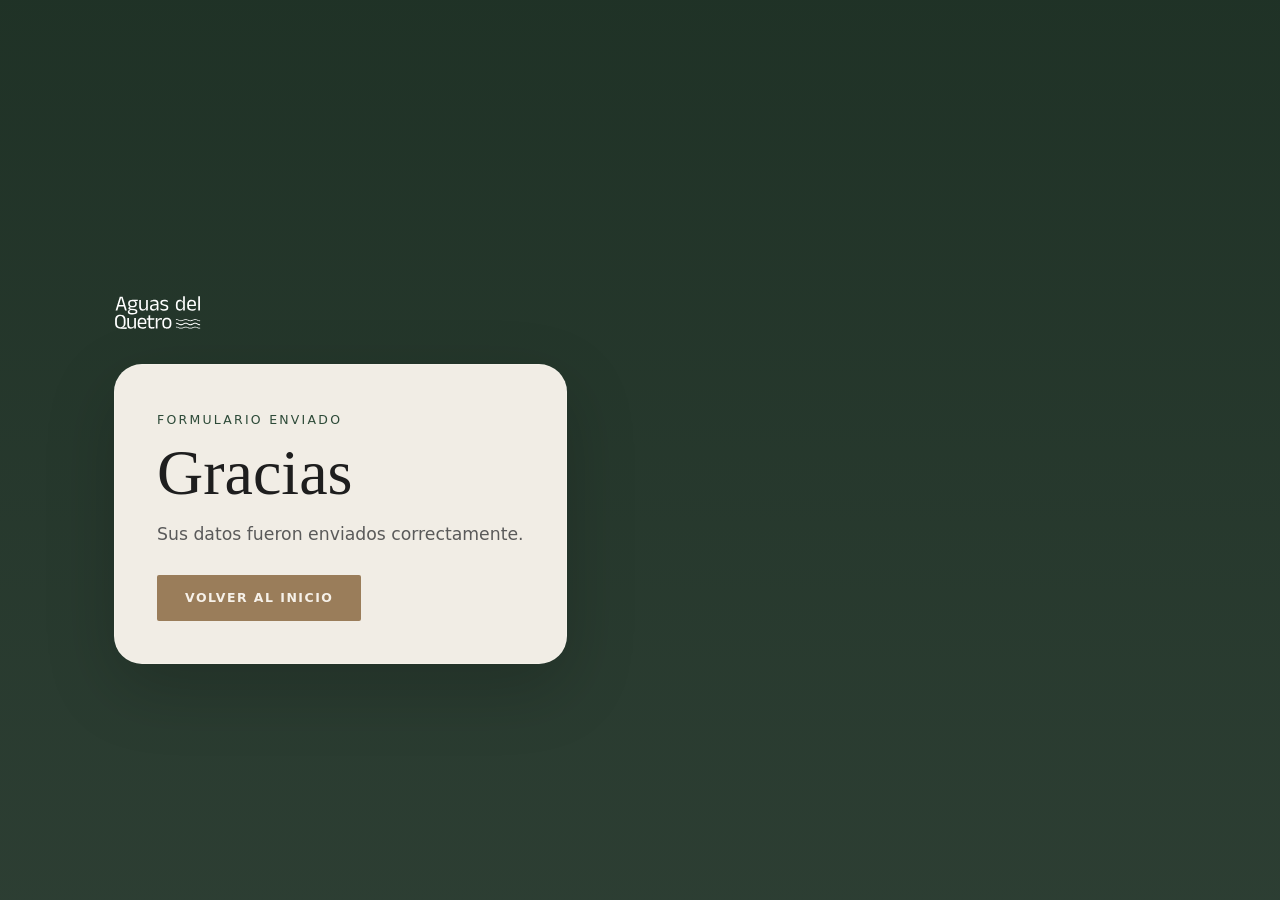
==== commit 4b61b3bb: "Make the thank you page visible in the preview Replace the main index.html content with the thank yo" ====
--- a/index.html
+++ b/index.html
@@ -1,12 +1 @@
-<!DOCTYPE html>
-<!-- saved from url=(0042)https://deluxe-belekoy-923746.netlify.app/ -->
-<html lang="es"><head><meta http-equiv="Content-Type" content="text/html; charset=UTF-8"><meta name="viewport" content="width=device-width, initial-scale=1"><link rel="preload" as="image" href="./Aguas del Quetro _ Parcelas con Orilla al Río en Aysén_files/logo-aguas-del-quetro.svg"><link rel="stylesheet" href="./Aguas del Quetro _ Parcelas con Orilla al Río en Aysén_files/css2" data-precedence="default"><link rel="stylesheet" href="./Aguas del Quetro _ Parcelas con Orilla al Río en Aysén_files/index-ChN4D3QT.css" type="text/css" data-precedence="default"><title>Aguas del Quetro | Parcelas con Orilla al Río en Aysén</title><meta name="description" content="Parcelas con río en Aysén — Aguas del Quetro. Patagonia pura: bosques nativos, aguas cristalinas y privacidad total. Consulta disponibilidad hoy."><meta property="og:title" content="Aguas del Quetro | Parcelas con Orilla al Río en Aysén"><meta property="og:description" content="Parcelas con río en Aysén — Aguas del Quetro. Patagonia pura: bosques nativos, aguas cristalinas y privacidad total."><meta property="og:url" content="https://aguasdelquetro.cl"><link rel="modulepreload" href="https://deluxe-belekoy-923746.netlify.app/assets/index-CsqNxQKg.js"><link rel="preconnect" href="https://fonts.googleapis.com/"><link rel="preconnect" href="https://fonts.gstatic.com/" crossorigin="anonymous"><!-- Google Tag Manager -->
-  <script>(function(w,d,s,l,i){w[l]=w[l]||[];w[l].push({'gtm.start':
-  new Date().getTime(),event:'gtm.js'});var f=d.getElementsByTagName(s)[0],
-  j=d.createElement(s),dl=l!='dataLayer'?'&l='+l:'';j.async=true;j.src=
-  'https://www.googletagmanager.com/gtm.js?id='+i+dl;f.parentNode.insertBefore(j,f);
-  })(window,document,'script','dataLayer','GTM-57DF75XK');</script>
-  <!-- End Google Tag Manager --></head><body><!-- Google Tag Manager (noscript) -->
-  <noscript><iframe src="https://www.googletagmanager.com/ns.html?id=GTM-57DF75XK"
-  height="0" width="0" style="display:none;visibility:hidden"></iframe></noscript>
-  <!-- End Google Tag Manager (noscript) --><!--$--><div class="aq-root" style="padding-top:90px;"><nav class="aq-nav" style="position:fixed; top:0; left:0; right:0; z-index:999; background:rgb(27, 46, 34);"><a href="#inicio" class="aq-nav__logo" aria-label="Aguas del Quetro"><img src="./Aguas del Quetro _ Parcelas con Orilla al Río en Aysén_files/logo-aguas-del-quetro.svg" alt="Aguas del Quetro" class="aq-nav__logo-img"></a><ul class="aq-nav__links"><li><a href="#inicio" class="aq-nav__link">Inicio</a></li><li><a href="#proyecto" class="aq-nav__link">Proyecto</a></li><li><a href="#ubicacion" class="aq-nav__link">Ubicación</a></li><li><a href="#galeria" class="aq-nav__link">Galería</a></li><li><a href="#contacto" class="aq-nav__link">Contacto</a></li></ul><a href="#contacto" class="aq-btn aq-btn--outline aq-nav__cta">SOLICITAR INFORMACIÓN</a><button class="aq-nav__hamburger" aria-label="Menú"><span></span><span></span><span></span></button></nav><section id="inicio" class="aq-hero"><div class="aq-hero-bg-wrap"><div class="aq-hero-bg" style="background-image: url('./Aguas del Quetro _ Parcelas con Orilla al Río en Aysén_files/Galeria\ 1.jpg'); transform: translateY(0px);"></div><div class="aq-hero-overlay"></div></div><div class="aq-hero__inner"><div class="aq-hero__text"><span class="aq-eyebrow">Región de Aysén · Patagonia Chilena</span><h1 class="aq-hero__h1">Terrenos rurales con orilla al río en la Patagonia de Aysén</h1><p class="aq-hero__sub">15 terrenos de 5,5 a 8 ha aprox., cada uno con cerca de 100 m de frente al río Quetro, bosque nativo, rol propio y acceso desarrollado.</p><div class="aq-hero__stats"><div class="aq-hero__stat"><span class="aq-hero__stat-num">15</span><span class="aq-hero__stat-label">Terrenos</span></div><div class="aq-hero__stat-divider"></div><div class="aq-hero__stat"><span class="aq-hero__stat-num">5.5–8ha aprox.</span><span class="aq-hero__stat-label">Por predio</span></div><div class="aq-hero__stat-divider"></div><div class="aq-hero__stat"><span class="aq-hero__stat-num">100%</span><span class="aq-hero__stat-label">Orilla al río</span></div></div></div><div class="aq-hero__form-wrap"><div class="aq-hubspot-panel aq-hubspot-panel--hero"><script src="https://js.hsforms.net/forms/embed/51481503.js" defer></script><div class="hs-form-frame" data-region="na1" data-form-id="7f82444f-5c51-42e7-8886-f1cf18c47678" data-portal-id="51481503"></div></div></div></div><div class="aq-hero__scroll"><span></span></div></section><section id="proyecto" class="aq-section aq-section--light"><div class="aq-container"><div class="aq-section__header aq-reveal aq-visible"><span class="aq-eyebrow aq-eyebrow--dark">El Proyecto</span><h2 class="aq-section__h2">Donde la Patagonia<br><em>sigue siendo salvaje</em></h2><p class="aq-section__lead">Aguas del Quetro reúne 15 terrenos rurales en el Valle Lagunas, Región de Aysén. Cada terreno mantiene una escala de pequeño campo, con orilla al río, bosque nativo y privacidad real. No es un condominio ni una parcelación tradicional.</p></div><div class="aq-features"><div class="aq-feature aq-reveal aq-visible" style="animation-delay:0s"><div class="aq-feature__icon"><svg viewBox="0 0 40 40" fill="none"><path d="M20 4C11.2 4 4 11.2 4 20s7.2 16 16 16 16-7.2 16-16S28.8 4 20 4z" stroke="currentColor" stroke-width="1.5"></path><path d="M20 12v8l5 3" stroke="currentColor" stroke-width="1.5" stroke-linecap="round"></path><path d="M8 28c3-4 6-6 12-6s9 2 12 6" stroke="currentColor" stroke-width="1.5" stroke-linecap="round"></path></svg></div><h3 class="aq-feature__title">Orilla directa al río Quetro</h3><p class="aq-feature__desc">Cada terreno cuenta con aprox. 100 metros de frente al río Quetro, con acceso real al agua y conexión directa con el paisaje.</p></div><div class="aq-feature aq-reveal aq-visible" style="animation-delay:0.1s"><div class="aq-feature__icon"><svg viewBox="0 0 40 40" fill="none"><path d="M6 32L14 18l6 8 6-12 8 14" stroke="currentColor" stroke-width="1.5" stroke-linecap="round" stroke-linejoin="round"></path><circle cx="30" cy="10" r="4" stroke="currentColor" stroke-width="1.5"></circle></svg></div><h3 class="aq-feature__title">Terrenos de gran escala</h3><p class="aq-feature__desc">Superficies entre 5,5 y 8 hectáreas aprox., muy por sobre una parcela tradicional. Espacio real para privacidad y vida de campo.</p></div><div class="aq-feature aq-reveal aq-visible" style="animation-delay:0.2s"><div class="aq-feature__icon"><svg viewBox="0 0 40 40" fill="none"><rect x="8" y="20" width="10" height="12" rx="1" stroke="currentColor" stroke-width="1.5"></rect><path d="M8 20l9-10 9 10" stroke="currentColor" stroke-width="1.5" stroke-linecap="round" stroke-linejoin="round"></path><rect x="22" y="24" width="10" height="8" rx="1" stroke="currentColor" stroke-width="1.5"></rect><path d="M22 24l5-8 5 8" stroke="currentColor" stroke-width="1.5" stroke-linecap="round" stroke-linejoin="round"></path><path d="M5 32h30" stroke="currentColor" stroke-width="1.5" stroke-linecap="round"></path></svg></div><h3 class="aq-feature__title">Bosque nativo y praderas</h3><p class="aq-feature__desc">El proyecto combina bosque nativo, sectores abiertos, vistas al valle y orilla al río, manteniendo la identidad natural del lugar.</p></div><div class="aq-feature aq-reveal aq-visible" style="animation-delay:0.3s"><div class="aq-feature__icon"><svg viewBox="0 0 40 40" fill="none"><path d="M12 8h16v24H12z" stroke="currentColor" stroke-width="1.5"></path><path d="M16 14h8M16 20h8M16 26h5" stroke="currentColor" stroke-width="1.5" stroke-linecap="round"></path></svg></div><h3 class="aq-feature__title">Rol propio</h3><p class="aq-feature__desc">Cada terreno contará con rol propio, permitiendo una propiedad individual y clara para cada comprador.</p></div><div class="aq-feature aq-reveal aq-visible" style="animation-delay:0.4s"><div class="aq-feature__icon"><svg viewBox="0 0 40 40" fill="none"><path d="M8 28h24M10 26V14h20v12" stroke="currentColor" stroke-width="1.5" stroke-linecap="round"></path><path d="M14 14V10h12v4" stroke="currentColor" stroke-width="1.5" stroke-linecap="round"></path></svg></div><h3 class="aq-feature__title">Subdivisión aprobada</h3><p class="aq-feature__desc">El proyecto cuenta con proceso de subdivisión aprobado y planimetría definida para los 15 terrenos.</p></div><div class="aq-feature aq-reveal aq-visible" style="animation-delay:0.5s"><div class="aq-feature__icon"><svg viewBox="0 0 40 40" fill="none"><path d="M6 22h28" stroke="currentColor" stroke-width="1.5" stroke-linecap="round"></path><path d="M10 22l6-8h8l6 8" stroke="currentColor" stroke-width="1.5" stroke-linecap="round" stroke-linejoin="round"></path><path d="M12 22v8h16v-8" stroke="currentColor" stroke-width="1.5" stroke-linecap="round"></path></svg></div><h3 class="aq-feature__title">Acceso y caminos interiores</h3><p class="aq-feature__desc">El proyecto cuenta con acceso desarrollado y caminos interiores que conectan los distintos terrenos.</p></div><div class="aq-feature aq-reveal aq-visible" style="animation-delay:0.6s"><div class="aq-feature__icon"><svg viewBox="0 0 40 40" fill="none"><path d="M10 14h20v12H10z" stroke="currentColor" stroke-width="1.5"></path><path d="M14 18h12M14 22h8" stroke="currentColor" stroke-width="1.5" stroke-linecap="round"></path></svg></div><h3 class="aq-feature__title">Precio</h3><p class="aq-feature__desc">Terrenos desde UF 2.550. Paño completo: UF 25.000. Precio sujeto a ubicación, superficie y disponibilidad.</p></div></div></div></section><section id="galeria" class="aq-section aq-section--dark"><div class="aq-container"><div class="aq-section__header aq-section__header--light aq-reveal aq-visible"><span class="aq-eyebrow">Galería</span><h2 class="aq-section__h2 aq-section__h2--light">La Patagonia<br><em>en imágenes</em></h2></div><div class="aq-gallery"><div class="aq-gallery__item aq-gallery__item--wide aq-reveal aq-visible" style="animation-delay:0s"><img src="./Aguas del Quetro _ Parcelas con Orilla al Río en Aysén_files/Galeria 1.jpg" alt="Río cristalino en bosque patagónico" loading="lazy"><div class="aq-gallery__overlay"><svg width="28" height="28" viewBox="0 0 24 24" fill="none"><path d="M15 3h6v6M9 21H3v-6M21 3l-7 7M3 21l7-7" stroke="white" stroke-width="1.5" stroke-linecap="round"></path></svg></div></div><div class="aq-gallery__item aq-gallery__item--tall aq-reveal aq-visible" style="animation-delay:0.08s"><img src="./Aguas del Quetro _ Parcelas con Orilla al Río en Aysén_files/Galeria 2.jpg" alt="Montañas y lago en Aysén" loading="lazy"><div class="aq-gallery__overlay"><svg width="28" height="28" viewBox="0 0 24 24" fill="none"><path d="M15 3h6v6M9 21H3v-6M21 3l-7 7M3 21l7-7" stroke="white" stroke-width="1.5" stroke-linecap="round"></path></svg></div></div><div class="aq-gallery__item aq-gallery__item--normal aq-reveal aq-visible" style="animation-delay:0.16s"><img src="./Aguas del Quetro _ Parcelas con Orilla al Río en Aysén_files/Galeria 3.jpg" alt="Cordillera patagónica" loading="lazy"><div class="aq-gallery__overlay"><svg width="28" height="28" viewBox="0 0 24 24" fill="none"><path d="M15 3h6v6M9 21H3v-6M21 3l-7 7M3 21l7-7" stroke="white" stroke-width="1.5" stroke-linecap="round"></path></svg></div></div><div class="aq-gallery__item aq-gallery__item--normal aq-reveal aq-visible" style="animation-delay:0.24s"><img src="./Aguas del Quetro _ Parcelas con Orilla al Río en Aysén_files/Galeria 4.jpg" alt="Bosque nativo de lenga" loading="lazy"><div class="aq-gallery__overlay"><svg width="28" height="28" viewBox="0 0 24 24" fill="none"><path d="M15 3h6v6M9 21H3v-6M21 3l-7 7M3 21l7-7" stroke="white" stroke-width="1.5" stroke-linecap="round"></path></svg></div></div><div class="aq-gallery__item aq-gallery__item--wide aq-reveal aq-visible" style="animation-delay:0.32s"><img src="./Aguas del Quetro _ Parcelas con Orilla al Río en Aysén_files/Galeria 5.jpg" alt="Sendero entre árboles nativos" loading="lazy"><div class="aq-gallery__overlay"><svg width="28" height="28" viewBox="0 0 24 24" fill="none"><path d="M15 3h6v6M9 21H3v-6M21 3l-7 7M3 21l7-7" stroke="white" stroke-width="1.5" stroke-linecap="round"></path></svg></div></div></div></div></section><section id="ubicacion" class="aq-section aq-section--stone"><div class="aq-container"><div class="aq-location"><div class="aq-location__text"><span class="aq-eyebrow aq-eyebrow--dark">Ubicación</span><h2 class="aq-section__h2">En el corazón<br><em>de la Carretera Austral</em></h2><p class="aq-location__p">Ubicado en Valle Lagunas, Región de Aysén, a aprox. 50 km de Coyhaique.</p><ul class="aq-location__list"><li></li><li>Entorno natural con acceso a ríos, lagunas y bosque nativo</li></ul></div><div class="aq-location__map"></div></div></div></section><section id="contacto" class="aq-cta"><div class="aq-cta-bg" style="background-image:url(https://images.unsplash.com/photo-1518623489648-a173ef7824f3?w=1600&q=80)"></div><div class="aq-cta-overlay"></div><div class="aq-container aq-cta__inner"><div class="aq-cta__text"><span class="aq-eyebrow">Últimas unidades</span><h2 class="aq-cta__h2">Solo quedan<br><em>12 terrenos</em><br>disponibles</h2><p class="aq-cta__sub">La demanda por tierra patagónica con frente al río no espera. Agenda una visita y vive la experiencia antes de decidir. Nuestro equipo te guía en cada paso, desde el primer contacto hasta la escritura.</p></div><div class="aq-cta__form"><div class="aq-hubspot-panel aq-hubspot-panel--dark"><script src="https://js.hsforms.net/forms/embed/51481503.js" defer></script><div class="hs-form-frame" data-region="na1" data-form-id="7f82444f-5c51-42e7-8886-f1cf18c47678" data-portal-id="51481503"></div></div></div></div></section><footer class="aq-footer"><div class="aq-container aq-footer__inner"><div class="aq-footer__brand"><img src="./Aguas del Quetro _ Parcelas con Orilla al Río en Aysén_files/logo-aguas-del-quetro.svg" alt="Aguas del Quetro" class="aq-footer__logo"><p class="aq-footer__tagline">Parcelas con orilla al río<br>en la Patagonia de Aysén.</p></div><nav class="aq-footer__nav"><span class="aq-footer__nav-title">Secciones</span><a href="#inicio">Inicio</a><a href="#proyecto">El Proyecto</a><a href="#galeria">Galería</a><a href="#ubicacion">Ubicación</a><a href="#contacto">Contacto</a></nav><div class="aq-footer__contact"><span class="aq-footer__nav-title">Contacto</span><a href="tel:+56900000000">+56 9 9670 6104</a><a href="mailto:contacto@aguasdelquetro.cl">aguasdelquetro@gmail.com</a><div class="aq-footer__social"><a href="https://www.instagram.com/aguas_del_quetro/" aria-label="Instagram" rel="noopener noreferrer"><svg viewBox="0 0 24 24" fill="none" stroke="currentColor" stroke-width="1.5"><rect x="2" y="2" width="20" height="20" rx="5"></rect><circle cx="12" cy="12" r="4"></circle><circle cx="17.5" cy="6.5" r="1" fill="currentColor" stroke="none"></circle></svg></a></a></div></div></div><div class="aq-footer__bottom"><div class="aq-container"><span>© <!-- -->2026<!-- --> Aguas del Quetro SpA. Todos los derechos reservados.</span><span class="aq-footer__legal"><a href="https://deluxe-belekoy-923746.netlify.app/#">Aviso legal</a> · <a href="https://deluxe-belekoy-923746.netlify.app/#">Política de privacidad</a></span></div></div></footer><a href="https://wa.me/+56996706104?text=Hola,%20me%20interesa%20saber%20m%C3%A1s%20sobre%20las%20parcelas%20de%20Aguas%20del%20Quetro" class="aq-whatsapp" target="_blank" rel="noopener noreferrer" aria-label="Contactar por WhatsApp"><svg viewBox="0 0 24 24" fill="currentColor"><path d="M17.472 14.382c-.297-.149-1.758-.867-2.03-.967-.273-.099-.471-.148-.67.15-.197.297-.767.966-.94 1.164-.173.199-.347.223-.644.075-.297-.15-1.255-.463-2.39-1.475-.883-.788-1.48-1.761-1.653-2.059-.173-.297-.018-.458.13-.606.134-.133.298-.347.446-.52.149-.174.198-.298.298-.497.099-.198.05-.371-.025-.52-.075-.149-.669-1.612-.916-2.207-.242-.579-.487-.5-.669-.51-.173-.008-.371-.01-.57-.01-.198 0-.52.074-.792.372-.272.297-1.04 1.016-1.04 2.479 0 1.462 1.065 2.875 1.213 3.074.149.198 2.096 3.2 5.077 4.487.709.306 1.262.489 1.694.625.712.227 1.36.195 1.871.118.571-.085 1.758-.719 2.006-1.413.248-.694.248-1.289.173-1.413-.074-.124-.272-.198-.57-.347m-5.421 7.403h-.004a9.87 9.87 0 01-5.031-1.378l-.361-.214-3.741.982.998-3.648-.235-.374a9.86 9.86 0 01-1.51-5.26c.001-5.45 4.436-9.884 9.888-9.884 2.64 0 5.122 1.03 6.988 2.898a9.825 9.825 0 012.893 6.994c-.003 5.45-4.437 9.884-9.885 9.884m8.413-18.297A11.815 11.815 0 0012.05 0C5.495 0 .16 5.335.157 11.892c0 2.096.547 4.142 1.588 5.945L.057 24l6.305-1.654a11.882 11.882 0 005.683 1.448h.005c6.554 0 11.89-5.335 11.893-11.893a11.821 11.821 0 00-3.48-8.413z"></path></svg><span class="aq-whatsapp__tooltip">Escríbenos por WhatsApp</span></a></div><!--/$--><script type="module" defer src="assets/index-CsqNxQKg.js"></script><script>document.addEventListener("DOMContentLoaded",()=>{const sections=document.querySelectorAll("section");const observer=new IntersectionObserver((entries)=>{entries.forEach(entry=>{if(entry.isIntersecting){entry.target.classList.add("visible")}})},{threshold:.15});sections.forEach(section=>{section.classList.add("hidden-section");observer.observe(section)})});</script></body></html>
+<!DOCTYPE html><html lang="es"><head><meta charset="UTF-8"><meta name="viewport" content="width=device-width, initial-scale=1"><link rel="stylesheet" href="./Aguas del Quetro _ Parcelas con Orilla al Río en Aysén_files/index-ChN4D3QT.css"><title>Gracias | Aguas del Quetro</title></head><body><main class="aq-thankyou"><div class="aq-thankyou__inner"><a href="/" class="aq-nav__logo" aria-label="Aguas del Quetro"><img src="./Aguas del Quetro _ Parcelas con Orilla al Río en Aysén_files/logo-aguas-del-quetro.svg" alt="Aguas del Quetro" class="aq-nav__logo-img"></a><section class="aq-thankyou__card"><span class="aq-thankyou__eyebrow">Formulario enviado</span><h1 class="aq-thankyou__title">Gracias</h1><p class="aq-thankyou__text">Sus datos fueron enviados correctamente.</p><div class="aq-thankyou__actions"><a class="aq-btn aq-btn--gold" href="/">Volver al inicio</a></div></section></div></main></body></html>
--- a/Aguas del Quetro _ Parcelas con Orilla al Río en Aysén_files/index-ChN4D3QT.css
+++ b/Aguas del Quetro _ Parcelas con Orilla al Río en Aysén_files/index-ChN4D3QT.css
@@ -16,3 +16,17 @@
 .aq-hubspot-panel--dark{background:rgba(255,255,255,.96)}
 .aq-hubspot-panel .hs-form-frame{width:100%}
 .aq-hubspot-panel iframe{width:100% !important;min-height:520px}
+.aq-hubspot-form .hs-form-footer,
+.aq-hubspot-form .hubspot-link__container,
+.aq-hubspot-form .legal-consent-container .hs-richtext,
+.aq-hubspot-form .hs_cos_wrapper_type_text{
+display:none!important;
+}
+
+.aq-thankyou{min-height:100vh;display:flex;align-items:center;background:linear-gradient(180deg,rgba(27,46,34,.98),rgba(27,46,34,.92));color:var(--c-white)}
+.aq-thankyou__inner{width:min(100%,1100px);margin:0 auto;padding:140px 24px 80px;display:grid;gap:28px;justify-items:start}
+.aq-thankyou__card{max-width:760px;background:rgba(246,241,233,.98);color:var(--c-text);border:1px solid rgba(255,255,255,.18);border-radius:28px;padding:42px;box-shadow:0 24px 70px rgba(0,0,0,.18)}
+.aq-thankyou__eyebrow{display:inline-block;margin-bottom:14px;letter-spacing:.18em;text-transform:uppercase;font-size:.78rem;color:var(--c-forest-mid)}
+.aq-thankyou__title{font-family:var(--ff-display);font-size:clamp(2.4rem,5vw,4.6rem);line-height:.95;margin:0 0 16px}
+.aq-thankyou__text{font-size:1.08rem;line-height:1.7;color:var(--c-text-mid);max-width:48ch}
+.aq-thankyou__actions{display:flex;flex-wrap:wrap;gap:14px;margin-top:26px}
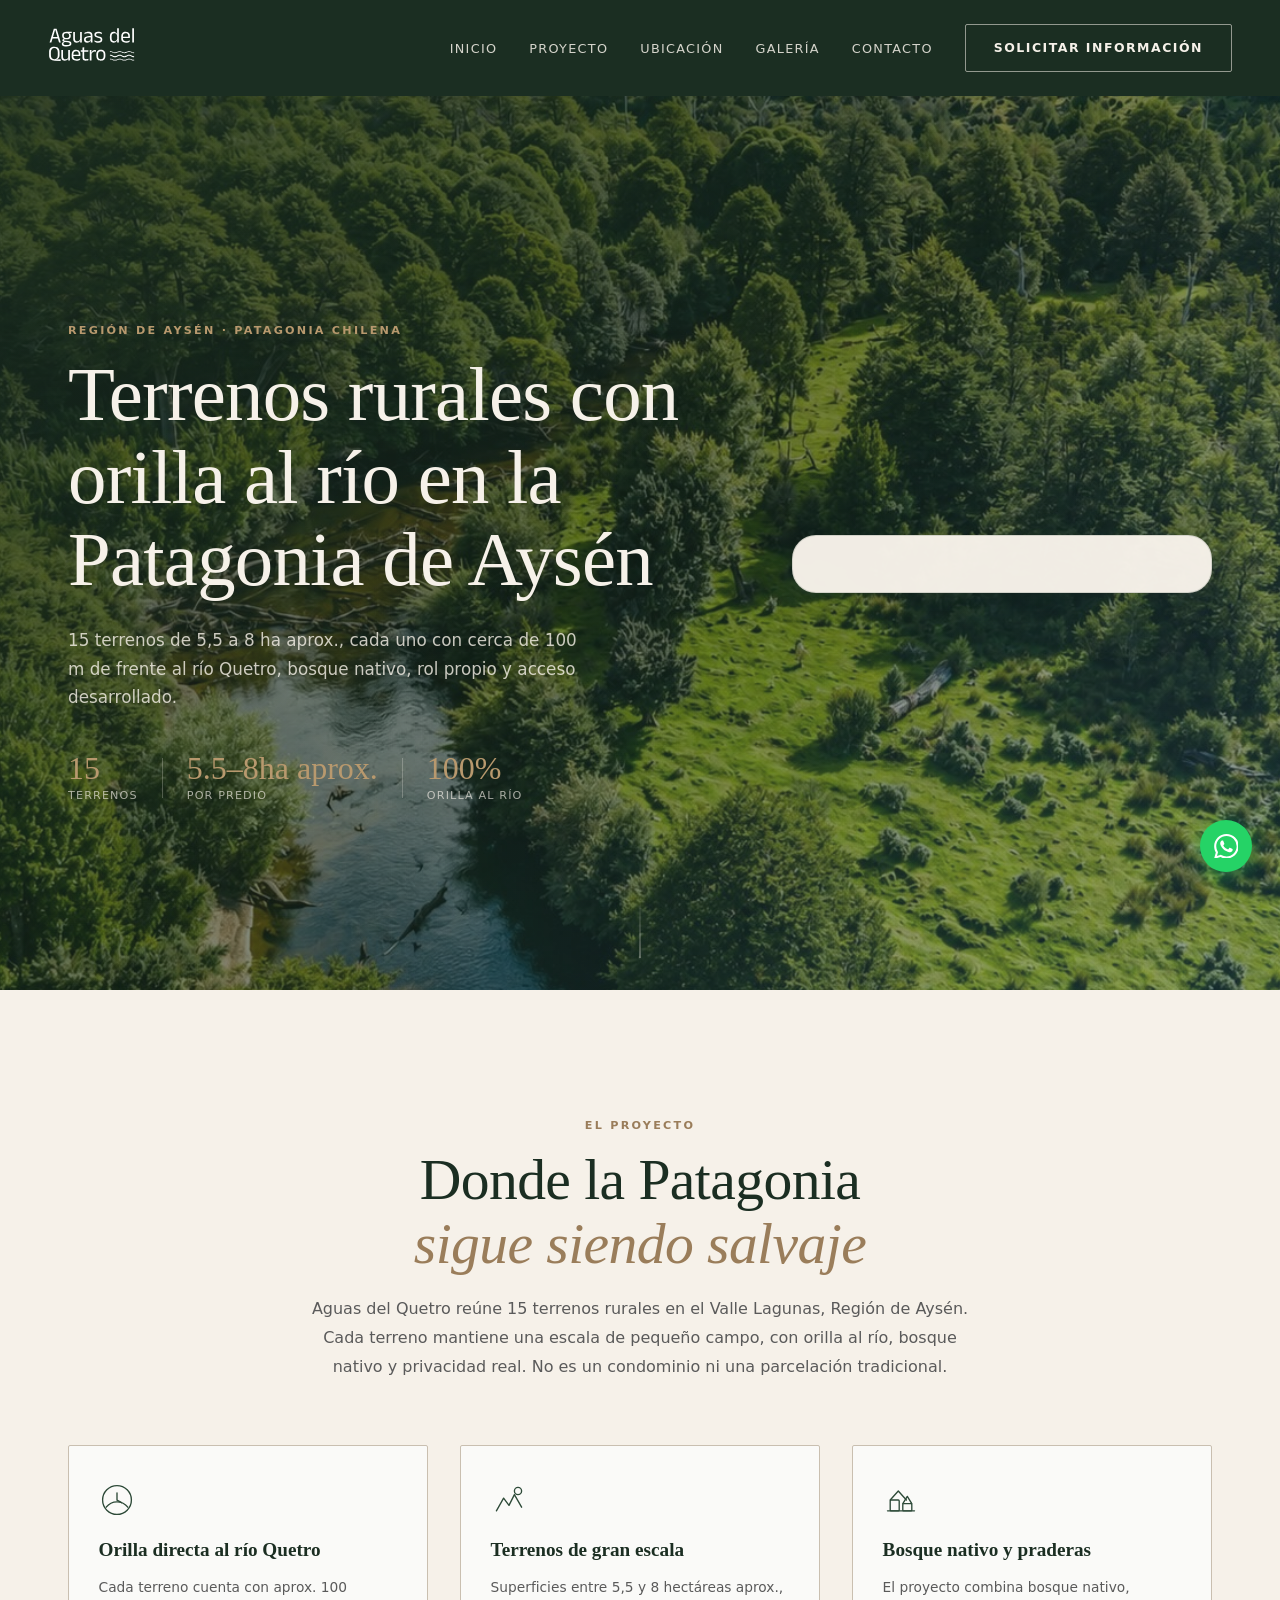
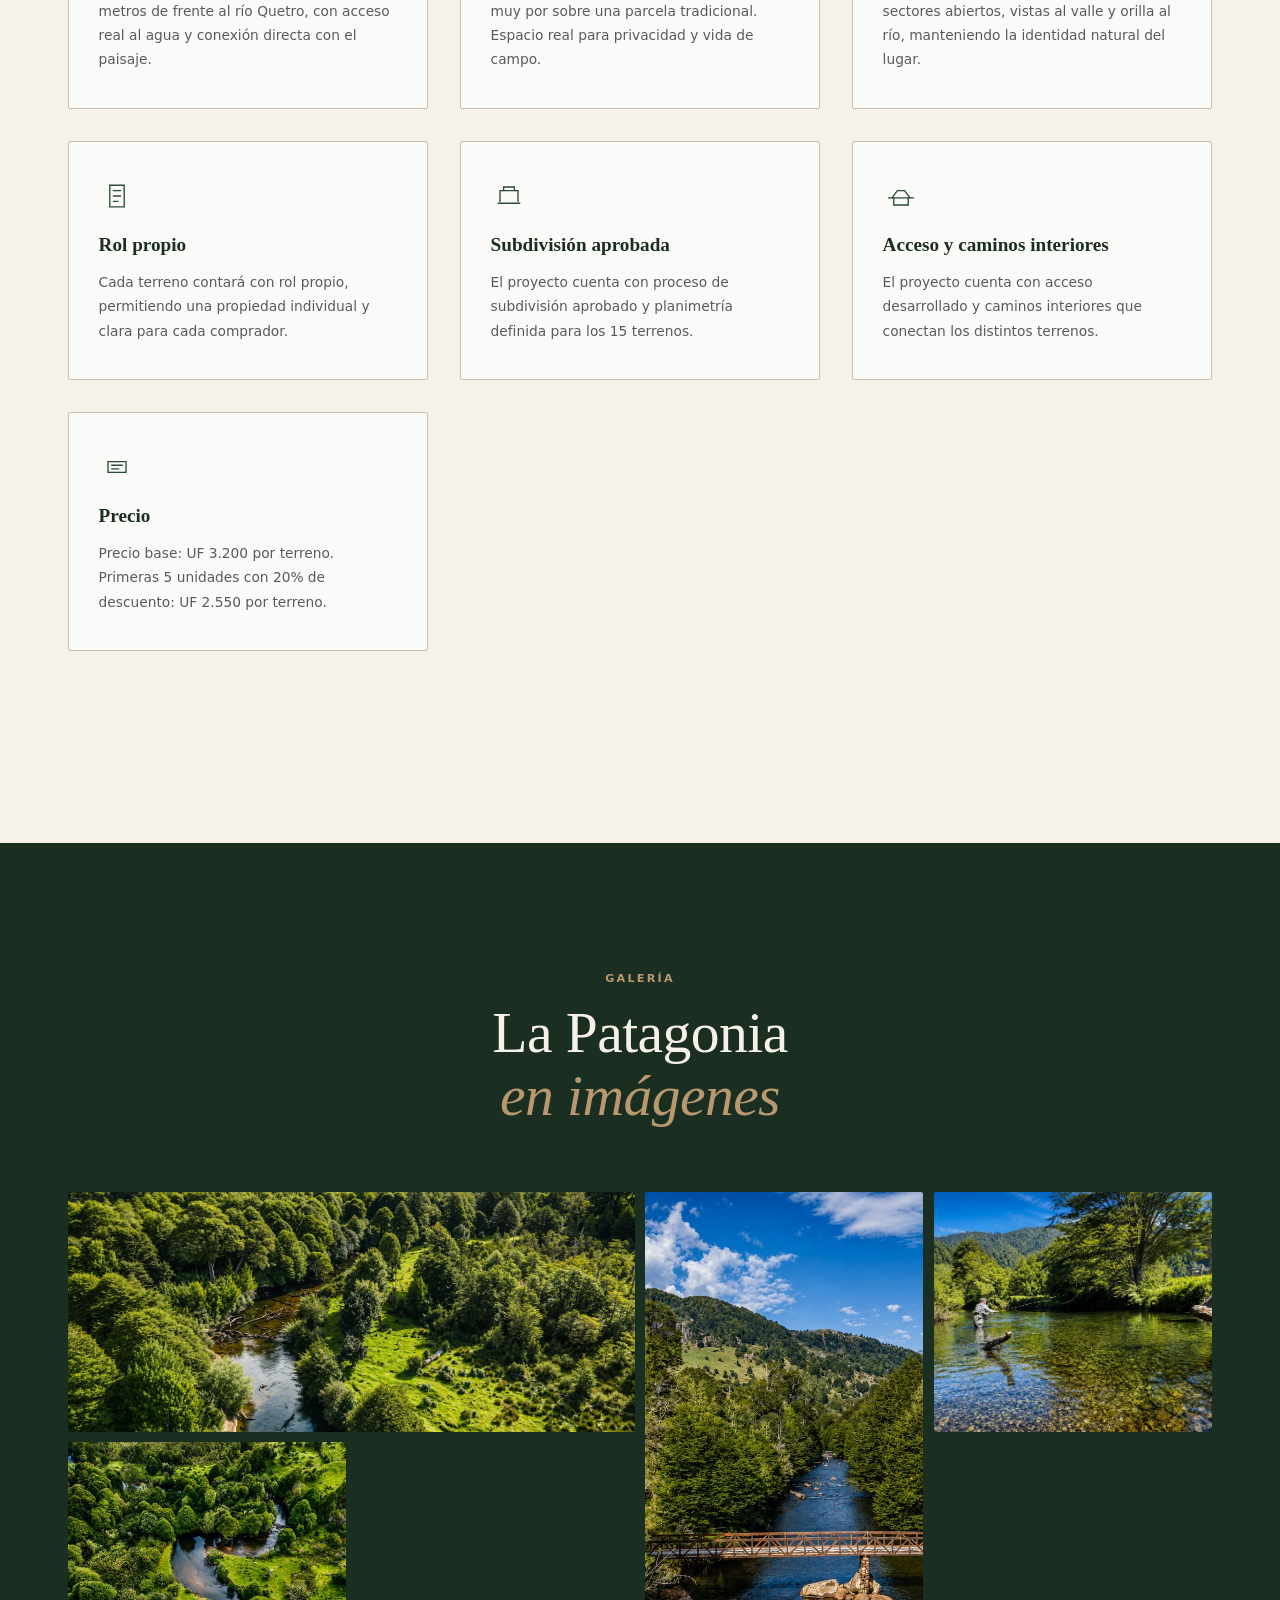
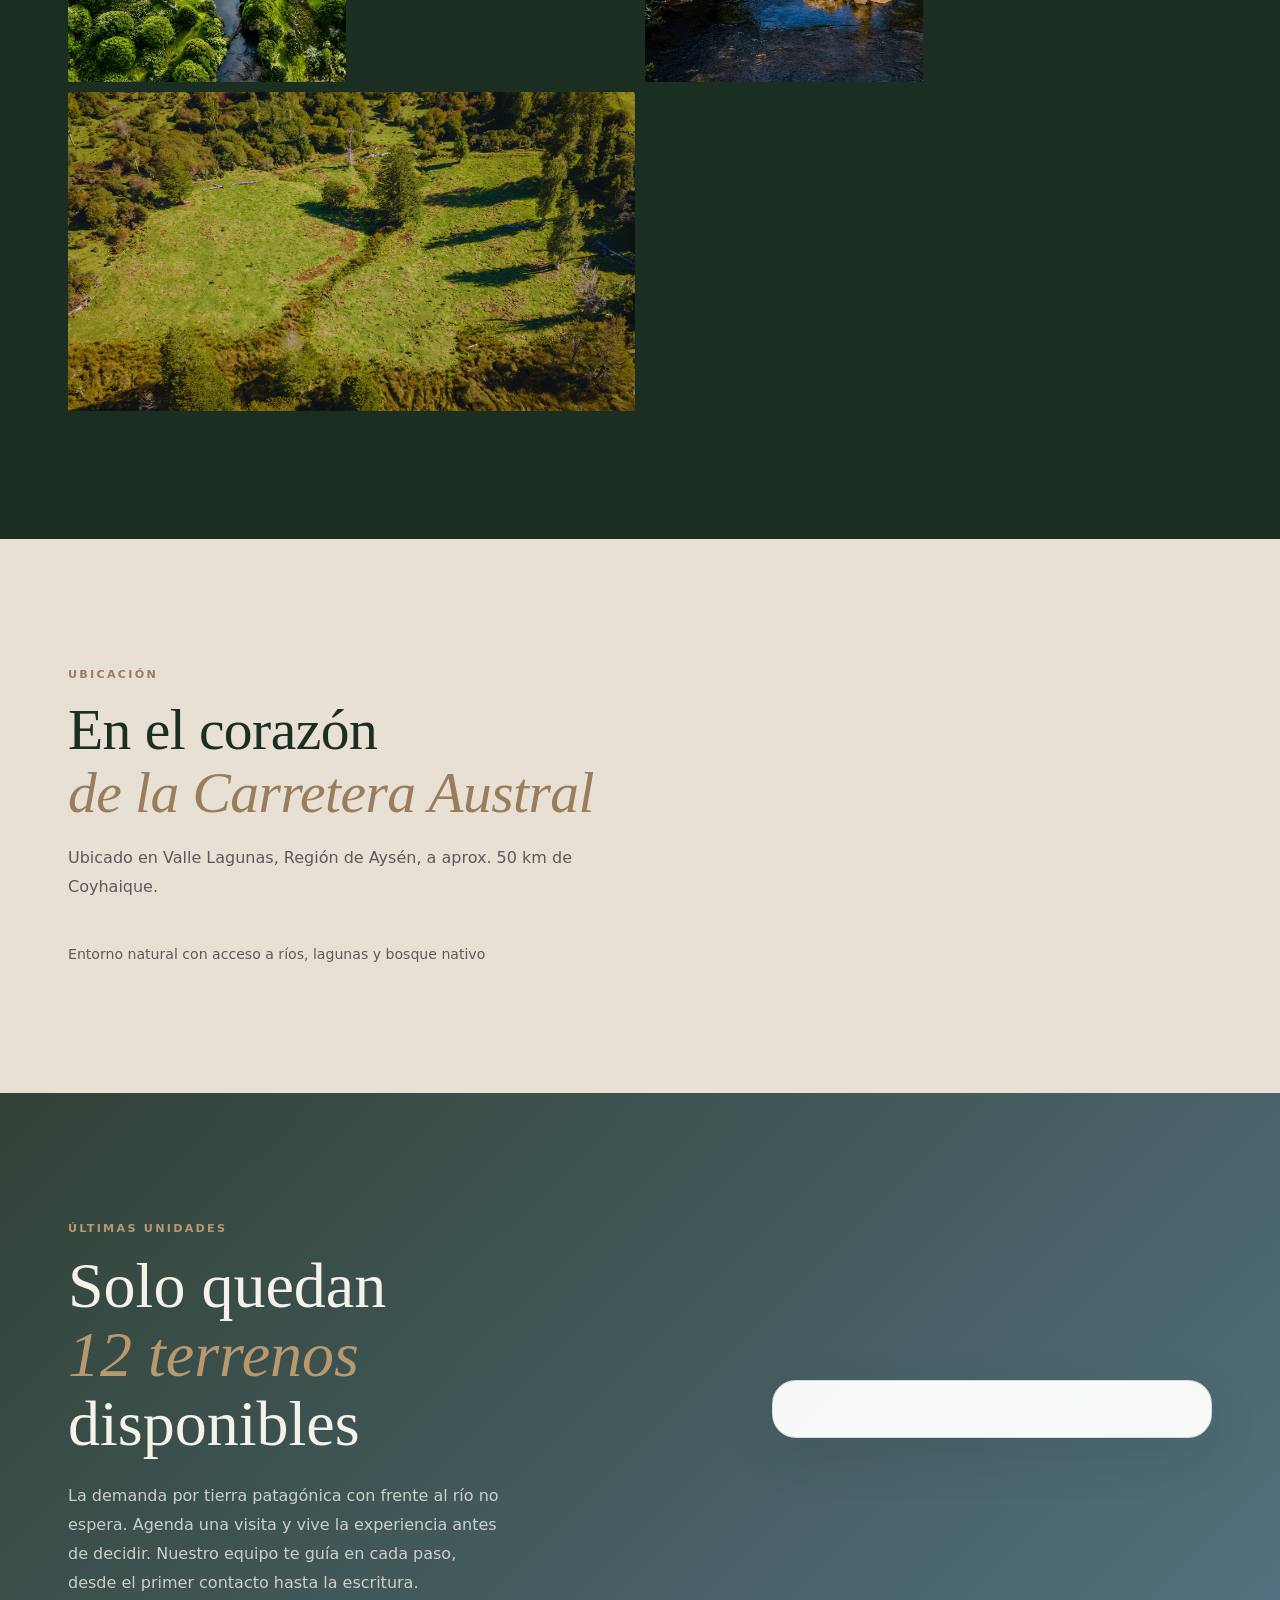
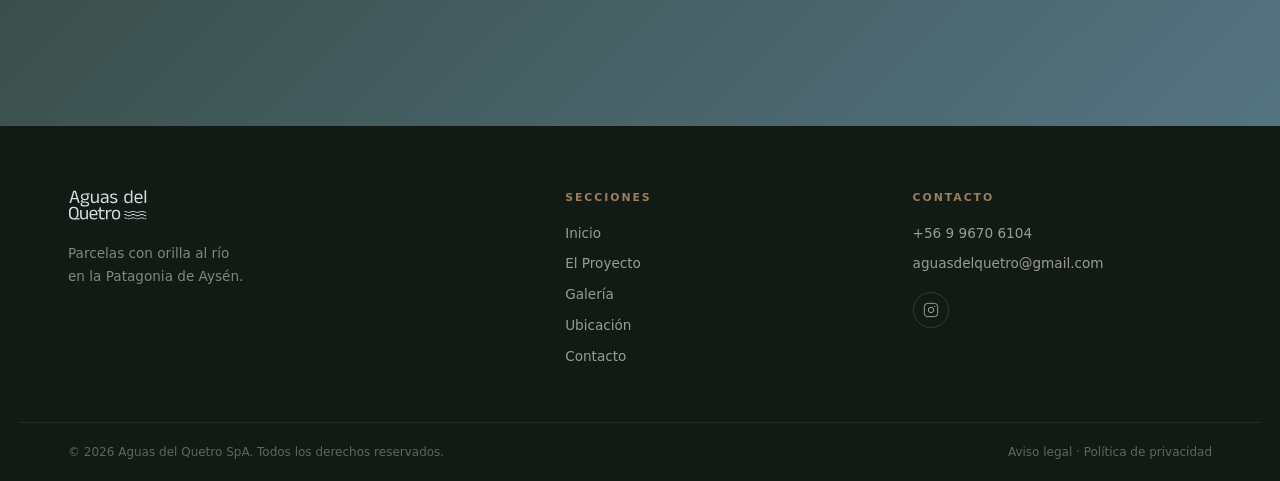
==== commit 9750cd5f: "Update pricing details for land parcels on the website Modify the index.html file to reflect updated" ====
--- a/index.html
+++ b/index.html
@@ -1 +1,12 @@
-<!DOCTYPE html><html lang="es"><head><meta charset="UTF-8"><meta name="viewport" content="width=device-width, initial-scale=1"><link rel="stylesheet" href="./Aguas del Quetro _ Parcelas con Orilla al Río en Aysén_files/index-ChN4D3QT.css"><title>Gracias | Aguas del Quetro</title></head><body><main class="aq-thankyou"><div class="aq-thankyou__inner"><a href="/" class="aq-nav__logo" aria-label="Aguas del Quetro"><img src="./Aguas del Quetro _ Parcelas con Orilla al Río en Aysén_files/logo-aguas-del-quetro.svg" alt="Aguas del Quetro" class="aq-nav__logo-img"></a><section class="aq-thankyou__card"><span class="aq-thankyou__eyebrow">Formulario enviado</span><h1 class="aq-thankyou__title">Gracias</h1><p class="aq-thankyou__text">Sus datos fueron enviados correctamente.</p><div class="aq-thankyou__actions"><a class="aq-btn aq-btn--gold" href="/">Volver al inicio</a></div></section></div></main></body></html>+<!DOCTYPE html>
+<!-- saved from url=(0042)https://deluxe-belekoy-923746.netlify.app/ -->
+<html lang="es"><head><meta http-equiv="Content-Type" content="text/html; charset=UTF-8"><meta name="viewport" content="width=device-width, initial-scale=1"><link rel="preload" as="image" href="./Aguas del Quetro _ Parcelas con Orilla al Río en Aysén_files/logo-aguas-del-quetro.svg"><link rel="stylesheet" href="./Aguas del Quetro _ Parcelas con Orilla al Río en Aysén_files/css2" data-precedence="default"><link rel="stylesheet" href="./Aguas del Quetro _ Parcelas con Orilla al Río en Aysén_files/index-ChN4D3QT.css" type="text/css" data-precedence="default"><title>Aguas del Quetro | Parcelas con Orilla al Río en Aysén</title><meta name="description" content="Parcelas con río en Aysén — Aguas del Quetro. Patagonia pura: bosques nativos, aguas cristalinas y privacidad total. Consulta disponibilidad hoy."><meta property="og:title" content="Aguas del Quetro | Parcelas con Orilla al Río en Aysén"><meta property="og:description" content="Parcelas con río en Aysén — Aguas del Quetro. Patagonia pura: bosques nativos, aguas cristalinas y privacidad total."><meta property="og:url" content="https://aguasdelquetro.cl"><link rel="modulepreload" href="https://deluxe-belekoy-923746.netlify.app/assets/index-CsqNxQKg.js"><link rel="preconnect" href="https://fonts.googleapis.com/"><link rel="preconnect" href="https://fonts.gstatic.com/" crossorigin="anonymous"><!-- Google Tag Manager -->
+  <script>(function(w,d,s,l,i){w[l]=w[l]||[];w[l].push({'gtm.start':
+  new Date().getTime(),event:'gtm.js'});var f=d.getElementsByTagName(s)[0],
+  j=d.createElement(s),dl=l!='dataLayer'?'&l='+l:'';j.async=true;j.src=
+  'https://www.googletagmanager.com/gtm.js?id='+i+dl;f.parentNode.insertBefore(j,f);
+  })(window,document,'script','dataLayer','GTM-57DF75XK');</script>
+  <!-- End Google Tag Manager --></head><body><!-- Google Tag Manager (noscript) -->
+  <noscript><iframe src="https://www.googletagmanager.com/ns.html?id=GTM-57DF75XK"
+  height="0" width="0" style="display:none;visibility:hidden"></iframe></noscript>
+  <!-- End Google Tag Manager (noscript) --><!--$--><div class="aq-root" style="padding-top:90px;"><nav class="aq-nav" style="position:fixed; top:0; left:0; right:0; z-index:999; background:rgb(27, 46, 34);"><a href="#inicio" class="aq-nav__logo" aria-label="Aguas del Quetro"><img src="./Aguas del Quetro _ Parcelas con Orilla al Río en Aysén_files/logo-aguas-del-quetro.svg" alt="Aguas del Quetro" class="aq-nav__logo-img"></a><ul class="aq-nav__links"><li><a href="#inicio" class="aq-nav__link">Inicio</a></li><li><a href="#proyecto" class="aq-nav__link">Proyecto</a></li><li><a href="#ubicacion" class="aq-nav__link">Ubicación</a></li><li><a href="#galeria" class="aq-nav__link">Galería</a></li><li><a href="#contacto" class="aq-nav__link">Contacto</a></li></ul><a href="#contacto" class="aq-btn aq-btn--outline aq-nav__cta">SOLICITAR INFORMACIÓN</a><button class="aq-nav__hamburger" aria-label="Menú"><span></span><span></span><span></span></button></nav><section id="inicio" class="aq-hero"><div class="aq-hero-bg-wrap"><div class="aq-hero-bg" style="background-image: url('./Aguas del Quetro _ Parcelas con Orilla al Río en Aysén_files/Galeria\ 1.jpg'); transform: translateY(0px);"></div><div class="aq-hero-overlay"></div></div><div class="aq-hero__inner"><div class="aq-hero__text"><span class="aq-eyebrow">Región de Aysén · Patagonia Chilena</span><h1 class="aq-hero__h1">Terrenos rurales con orilla al río en la Patagonia de Aysén</h1><p class="aq-hero__sub">15 terrenos de 5,5 a 8 ha aprox., cada uno con cerca de 100 m de frente al río Quetro, bosque nativo, rol propio y acceso desarrollado.</p><div class="aq-hero__stats"><div class="aq-hero__stat"><span class="aq-hero__stat-num">15</span><span class="aq-hero__stat-label">Terrenos</span></div><div class="aq-hero__stat-divider"></div><div class="aq-hero__stat"><span class="aq-hero__stat-num">5.5–8ha aprox.</span><span class="aq-hero__stat-label">Por predio</span></div><div class="aq-hero__stat-divider"></div><div class="aq-hero__stat"><span class="aq-hero__stat-num">100%</span><span class="aq-hero__stat-label">Orilla al río</span></div></div></div><div class="aq-hero__form-wrap"><div class="aq-hubspot-panel aq-hubspot-panel--hero"><script src="https://js.hsforms.net/forms/embed/51481503.js" defer></script><div class="hs-form-frame" data-region="na1" data-form-id="7f82444f-5c51-42e7-8886-f1cf18c47678" data-portal-id="51481503"></div></div></div></div><div class="aq-hero__scroll"><span></span></div></section><section id="proyecto" class="aq-section aq-section--light"><div class="aq-container"><div class="aq-section__header aq-reveal aq-visible"><span class="aq-eyebrow aq-eyebrow--dark">El Proyecto</span><h2 class="aq-section__h2">Donde la Patagonia<br><em>sigue siendo salvaje</em></h2><p class="aq-section__lead">Aguas del Quetro reúne 15 terrenos rurales en el Valle Lagunas, Región de Aysén. Cada terreno mantiene una escala de pequeño campo, con orilla al río, bosque nativo y privacidad real. No es un condominio ni una parcelación tradicional.</p></div><div class="aq-features"><div class="aq-feature aq-reveal aq-visible" style="animation-delay:0s"><div class="aq-feature__icon"><svg viewBox="0 0 40 40" fill="none"><path d="M20 4C11.2 4 4 11.2 4 20s7.2 16 16 16 16-7.2 16-16S28.8 4 20 4z" stroke="currentColor" stroke-width="1.5"></path><path d="M20 12v8l5 3" stroke="currentColor" stroke-width="1.5" stroke-linecap="round"></path><path d="M8 28c3-4 6-6 12-6s9 2 12 6" stroke="currentColor" stroke-width="1.5" stroke-linecap="round"></path></svg></div><h3 class="aq-feature__title">Orilla directa al río Quetro</h3><p class="aq-feature__desc">Cada terreno cuenta con aprox. 100 metros de frente al río Quetro, con acceso real al agua y conexión directa con el paisaje.</p></div><div class="aq-feature aq-reveal aq-visible" style="animation-delay:0.1s"><div class="aq-feature__icon"><svg viewBox="0 0 40 40" fill="none"><path d="M6 32L14 18l6 8 6-12 8 14" stroke="currentColor" stroke-width="1.5" stroke-linecap="round" stroke-linejoin="round"></path><circle cx="30" cy="10" r="4" stroke="currentColor" stroke-width="1.5"></circle></svg></div><h3 class="aq-feature__title">Terrenos de gran escala</h3><p class="aq-feature__desc">Superficies entre 5,5 y 8 hectáreas aprox., muy por sobre una parcela tradicional. Espacio real para privacidad y vida de campo.</p></div><div class="aq-feature aq-reveal aq-visible" style="animation-delay:0.2s"><div class="aq-feature__icon"><svg viewBox="0 0 40 40" fill="none"><rect x="8" y="20" width="10" height="12" rx="1" stroke="currentColor" stroke-width="1.5"></rect><path d="M8 20l9-10 9 10" stroke="currentColor" stroke-width="1.5" stroke-linecap="round" stroke-linejoin="round"></path><rect x="22" y="24" width="10" height="8" rx="1" stroke="currentColor" stroke-width="1.5"></rect><path d="M22 24l5-8 5 8" stroke="currentColor" stroke-width="1.5" stroke-linecap="round" stroke-linejoin="round"></path><path d="M5 32h30" stroke="currentColor" stroke-width="1.5" stroke-linecap="round"></path></svg></div><h3 class="aq-feature__title">Bosque nativo y praderas</h3><p class="aq-feature__desc">El proyecto combina bosque nativo, sectores abiertos, vistas al valle y orilla al río, manteniendo la identidad natural del lugar.</p></div><div class="aq-feature aq-reveal aq-visible" style="animation-delay:0.3s"><div class="aq-feature__icon"><svg viewBox="0 0 40 40" fill="none"><path d="M12 8h16v24H12z" stroke="currentColor" stroke-width="1.5"></path><path d="M16 14h8M16 20h8M16 26h5" stroke="currentColor" stroke-width="1.5" stroke-linecap="round"></path></svg></div><h3 class="aq-feature__title">Rol propio</h3><p class="aq-feature__desc">Cada terreno contará con rol propio, permitiendo una propiedad individual y clara para cada comprador.</p></div><div class="aq-feature aq-reveal aq-visible" style="animation-delay:0.4s"><div class="aq-feature__icon"><svg viewBox="0 0 40 40" fill="none"><path d="M8 28h24M10 26V14h20v12" stroke="currentColor" stroke-width="1.5" stroke-linecap="round"></path><path d="M14 14V10h12v4" stroke="currentColor" stroke-width="1.5" stroke-linecap="round"></path></svg></div><h3 class="aq-feature__title">Subdivisión aprobada</h3><p class="aq-feature__desc">El proyecto cuenta con proceso de subdivisión aprobado y planimetría definida para los 15 terrenos.</p></div><div class="aq-feature aq-reveal aq-visible" style="animation-delay:0.5s"><div class="aq-feature__icon"><svg viewBox="0 0 40 40" fill="none"><path d="M6 22h28" stroke="currentColor" stroke-width="1.5" stroke-linecap="round"></path><path d="M10 22l6-8h8l6 8" stroke="currentColor" stroke-width="1.5" stroke-linecap="round" stroke-linejoin="round"></path><path d="M12 22v8h16v-8" stroke="currentColor" stroke-width="1.5" stroke-linecap="round"></path></svg></div><h3 class="aq-feature__title">Acceso y caminos interiores</h3><p class="aq-feature__desc">El proyecto cuenta con acceso desarrollado y caminos interiores que conectan los distintos terrenos.</p></div><div class="aq-feature aq-reveal aq-visible" style="animation-delay:0.6s"><div class="aq-feature__icon"><svg viewBox="0 0 40 40" fill="none"><path d="M10 14h20v12H10z" stroke="currentColor" stroke-width="1.5"></path><path d="M14 18h12M14 22h8" stroke="currentColor" stroke-width="1.5" stroke-linecap="round"></path></svg></div><h3 class="aq-feature__title">Precio</h3><p class="aq-feature__desc">Precio base: UF 3.200 por terreno.<br>Primeras 5 unidades con 20% de descuento: UF 2.550 por terreno.</p></div></div></div></section><section id="galeria" class="aq-section aq-section--dark"><div class="aq-container"><div class="aq-section__header aq-section__header--light aq-reveal aq-visible"><span class="aq-eyebrow">Galería</span><h2 class="aq-section__h2 aq-section__h2--light">La Patagonia<br><em>en imágenes</em></h2></div><div class="aq-gallery"><div class="aq-gallery__item aq-gallery__item--wide aq-reveal aq-visible" style="animation-delay:0s"><img src="./Aguas del Quetro _ Parcelas con Orilla al Río en Aysén_files/Galeria 1.jpg" alt="Río cristalino en bosque patagónico" loading="lazy"><div class="aq-gallery__overlay"><svg width="28" height="28" viewBox="0 0 24 24" fill="none"><path d="M15 3h6v6M9 21H3v-6M21 3l-7 7M3 21l7-7" stroke="white" stroke-width="1.5" stroke-linecap="round"></path></svg></div></div><div class="aq-gallery__item aq-gallery__item--tall aq-reveal aq-visible" style="animation-delay:0.08s"><img src="./Aguas del Quetro _ Parcelas con Orilla al Río en Aysén_files/Galeria 2.jpg" alt="Montañas y lago en Aysén" loading="lazy"><div class="aq-gallery__overlay"><svg width="28" height="28" viewBox="0 0 24 24" fill="none"><path d="M15 3h6v6M9 21H3v-6M21 3l-7 7M3 21l7-7" stroke="white" stroke-width="1.5" stroke-linecap="round"></path></svg></div></div><div class="aq-gallery__item aq-gallery__item--normal aq-reveal aq-visible" style="animation-delay:0.16s"><img src="./Aguas del Quetro _ Parcelas con Orilla al Río en Aysén_files/Galeria 3.jpg" alt="Cordillera patagónica" loading="lazy"><div class="aq-gallery__overlay"><svg width="28" height="28" viewBox="0 0 24 24" fill="none"><path d="M15 3h6v6M9 21H3v-6M21 3l-7 7M3 21l7-7" stroke="white" stroke-width="1.5" stroke-linecap="round"></path></svg></div></div><div class="aq-gallery__item aq-gallery__item--normal aq-reveal aq-visible" style="animation-delay:0.24s"><img src="./Aguas del Quetro _ Parcelas con Orilla al Río en Aysén_files/Galeria 4.jpg" alt="Bosque nativo de lenga" loading="lazy"><div class="aq-gallery__overlay"><svg width="28" height="28" viewBox="0 0 24 24" fill="none"><path d="M15 3h6v6M9 21H3v-6M21 3l-7 7M3 21l7-7" stroke="white" stroke-width="1.5" stroke-linecap="round"></path></svg></div></div><div class="aq-gallery__item aq-gallery__item--wide aq-reveal aq-visible" style="animation-delay:0.32s"><img src="./Aguas del Quetro _ Parcelas con Orilla al Río en Aysén_files/Galeria 5.jpg" alt="Sendero entre árboles nativos" loading="lazy"><div class="aq-gallery__overlay"><svg width="28" height="28" viewBox="0 0 24 24" fill="none"><path d="M15 3h6v6M9 21H3v-6M21 3l-7 7M3 21l7-7" stroke="white" stroke-width="1.5" stroke-linecap="round"></path></svg></div></div></div></div></section><section id="ubicacion" class="aq-section aq-section--stone"><div class="aq-container"><div class="aq-location"><div class="aq-location__text"><span class="aq-eyebrow aq-eyebrow--dark">Ubicación</span><h2 class="aq-section__h2">En el corazón<br><em>de la Carretera Austral</em></h2><p class="aq-location__p">Ubicado en Valle Lagunas, Región de Aysén, a aprox. 50 km de Coyhaique.</p><ul class="aq-location__list"><li></li><li>Entorno natural con acceso a ríos, lagunas y bosque nativo</li></ul></div><div class="aq-location__map"></div></div></div></section><section id="contacto" class="aq-cta"><div class="aq-cta-bg" style="background-image:url(https://images.unsplash.com/photo-1518623489648-a173ef7824f3?w=1600&q=80)"></div><div class="aq-cta-overlay"></div><div class="aq-container aq-cta__inner"><div class="aq-cta__text"><span class="aq-eyebrow">Últimas unidades</span><h2 class="aq-cta__h2">Solo quedan<br><em>12 terrenos</em><br>disponibles</h2><p class="aq-cta__sub">La demanda por tierra patagónica con frente al río no espera. Agenda una visita y vive la experiencia antes de decidir. Nuestro equipo te guía en cada paso, desde el primer contacto hasta la escritura.</p></div><div class="aq-cta__form"><div class="aq-hubspot-panel aq-hubspot-panel--dark"><script src="https://js.hsforms.net/forms/embed/51481503.js" defer></script><div class="hs-form-frame" data-region="na1" data-form-id="7f82444f-5c51-42e7-8886-f1cf18c47678" data-portal-id="51481503"></div></div></div></div></section><footer class="aq-footer"><div class="aq-container aq-footer__inner"><div class="aq-footer__brand"><img src="./Aguas del Quetro _ Parcelas con Orilla al Río en Aysén_files/logo-aguas-del-quetro.svg" alt="Aguas del Quetro" class="aq-footer__logo"><p class="aq-footer__tagline">Parcelas con orilla al río<br>en la Patagonia de Aysén.</p></div><nav class="aq-footer__nav"><span class="aq-footer__nav-title">Secciones</span><a href="#inicio">Inicio</a><a href="#proyecto">El Proyecto</a><a href="#galeria">Galería</a><a href="#ubicacion">Ubicación</a><a href="#contacto">Contacto</a></nav><div class="aq-footer__contact"><span class="aq-footer__nav-title">Contacto</span><a href="tel:+56900000000">+56 9 9670 6104</a><a href="mailto:contacto@aguasdelquetro.cl">aguasdelquetro@gmail.com</a><div class="aq-footer__social"><a href="https://www.instagram.com/aguas_del_quetro/" aria-label="Instagram" rel="noopener noreferrer"><svg viewBox="0 0 24 24" fill="none" stroke="currentColor" stroke-width="1.5"><rect x="2" y="2" width="20" height="20" rx="5"></rect><circle cx="12" cy="12" r="4"></circle><circle cx="17.5" cy="6.5" r="1" fill="currentColor" stroke="none"></circle></svg></a></a></div></div></div><div class="aq-footer__bottom"><div class="aq-container"><span>© <!-- -->2026<!-- --> Aguas del Quetro SpA. Todos los derechos reservados.</span><span class="aq-footer__legal"><a href="https://deluxe-belekoy-923746.netlify.app/#">Aviso legal</a> · <a href="https://deluxe-belekoy-923746.netlify.app/#">Política de privacidad</a></span></div></div></footer><a href="https://wa.me/+56996706104?text=Hola,%20me%20interesa%20saber%20m%C3%A1s%20sobre%20las%20parcelas%20de%20Aguas%20del%20Quetro" class="aq-whatsapp" target="_blank" rel="noopener noreferrer" aria-label="Contactar por WhatsApp"><svg viewBox="0 0 24 24" fill="currentColor"><path d="M17.472 14.382c-.297-.149-1.758-.867-2.03-.967-.273-.099-.471-.148-.67.15-.197.297-.767.966-.94 1.164-.173.199-.347.223-.644.075-.297-.15-1.255-.463-2.39-1.475-.883-.788-1.48-1.761-1.653-2.059-.173-.297-.018-.458.13-.606.134-.133.298-.347.446-.52.149-.174.198-.298.298-.497.099-.198.05-.371-.025-.52-.075-.149-.669-1.612-.916-2.207-.242-.579-.487-.5-.669-.51-.173-.008-.371-.01-.57-.01-.198 0-.52.074-.792.372-.272.297-1.04 1.016-1.04 2.479 0 1.462 1.065 2.875 1.213 3.074.149.198 2.096 3.2 5.077 4.487.709.306 1.262.489 1.694.625.712.227 1.36.195 1.871.118.571-.085 1.758-.719 2.006-1.413.248-.694.248-1.289.173-1.413-.074-.124-.272-.198-.57-.347m-5.421 7.403h-.004a9.87 9.87 0 01-5.031-1.378l-.361-.214-3.741.982.998-3.648-.235-.374a9.86 9.86 0 01-1.51-5.26c.001-5.45 4.436-9.884 9.888-9.884 2.64 0 5.122 1.03 6.988 2.898a9.825 9.825 0 012.893 6.994c-.003 5.45-4.437 9.884-9.885 9.884m8.413-18.297A11.815 11.815 0 0012.05 0C5.495 0 .16 5.335.157 11.892c0 2.096.547 4.142 1.588 5.945L.057 24l6.305-1.654a11.882 11.882 0 005.683 1.448h.005c6.554 0 11.89-5.335 11.893-11.893a11.821 11.821 0 00-3.48-8.413z"></path></svg><span class="aq-whatsapp__tooltip">Escríbenos por WhatsApp</span></a></div><!--/$--><script type="module" defer src="assets/index-CsqNxQKg.js"></script><script>document.addEventListener("DOMContentLoaded",()=>{const sections=document.querySelectorAll("section");const observer=new IntersectionObserver((entries)=>{entries.forEach(entry=>{if(entry.isIntersecting){entry.target.classList.add("visible")}})},{threshold:.15});sections.forEach(section=>{section.classList.add("hidden-section");observer.observe(section)})});</script></body></html>
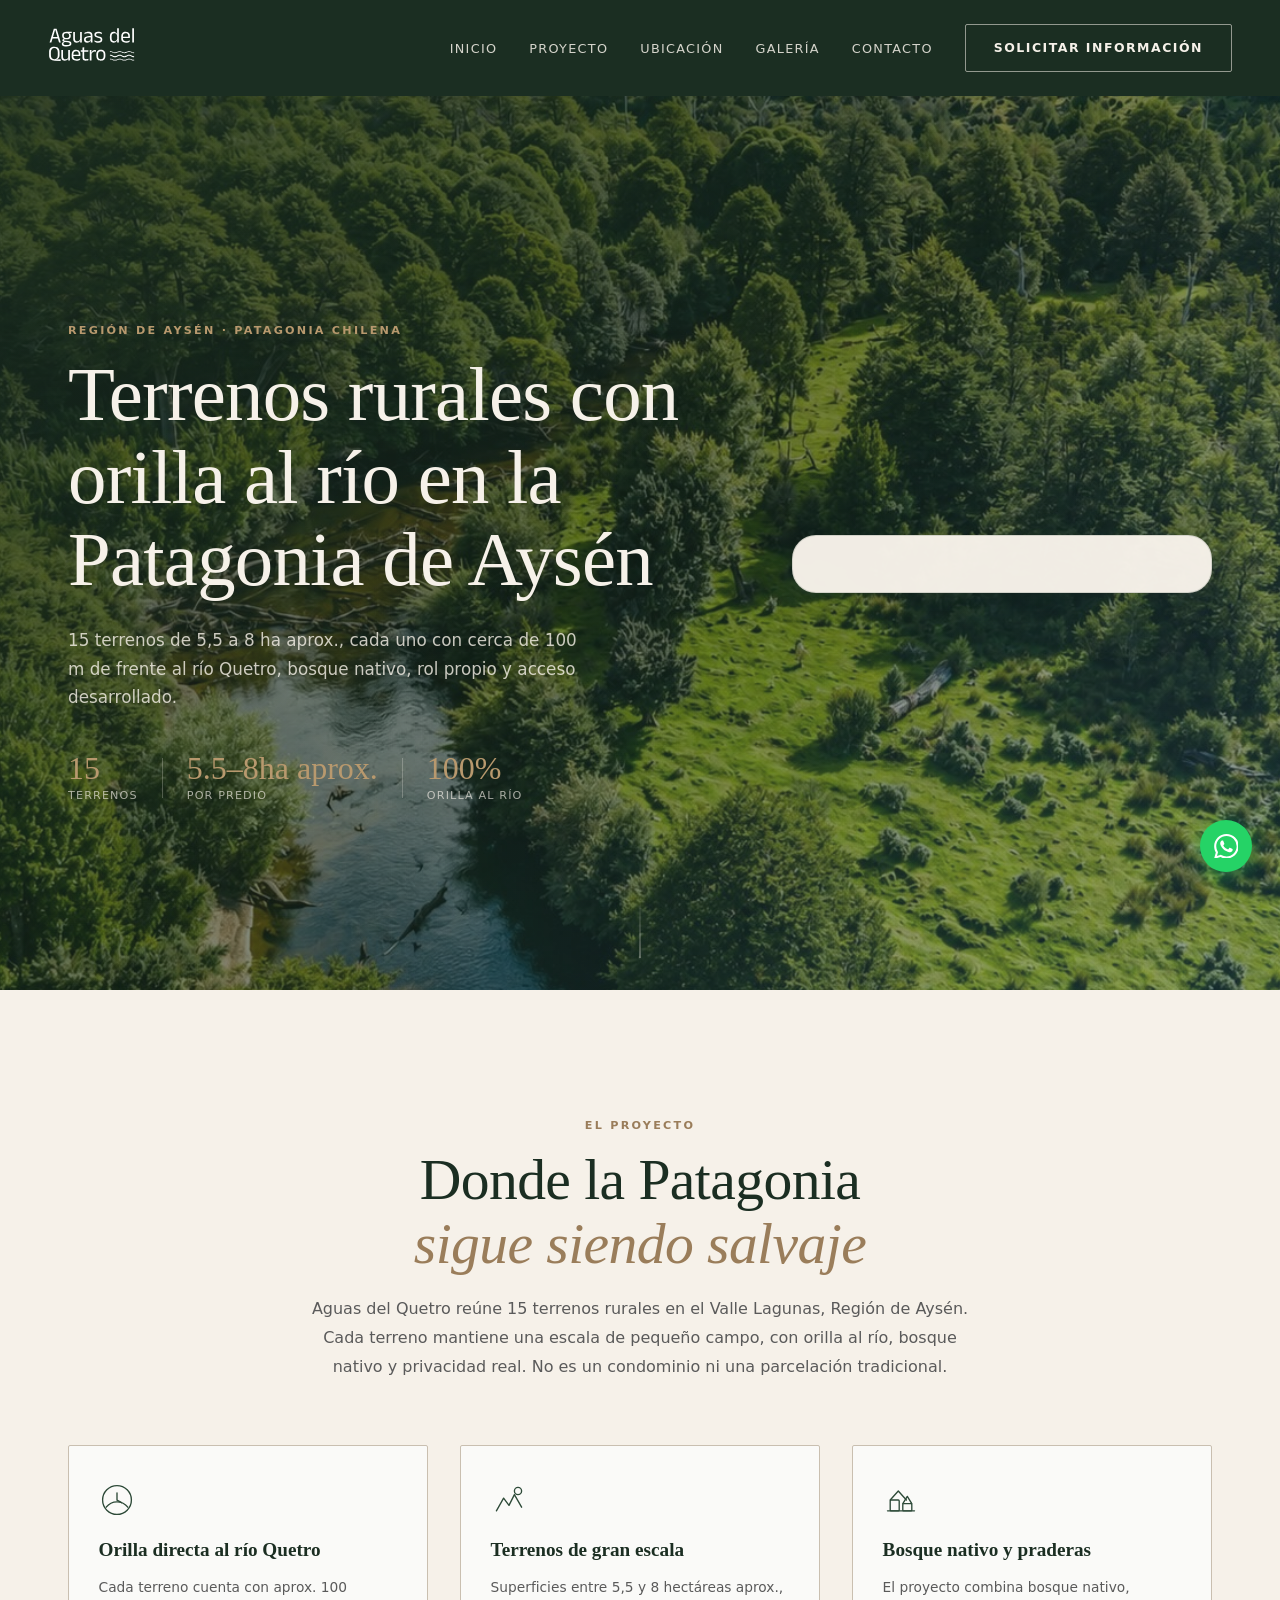
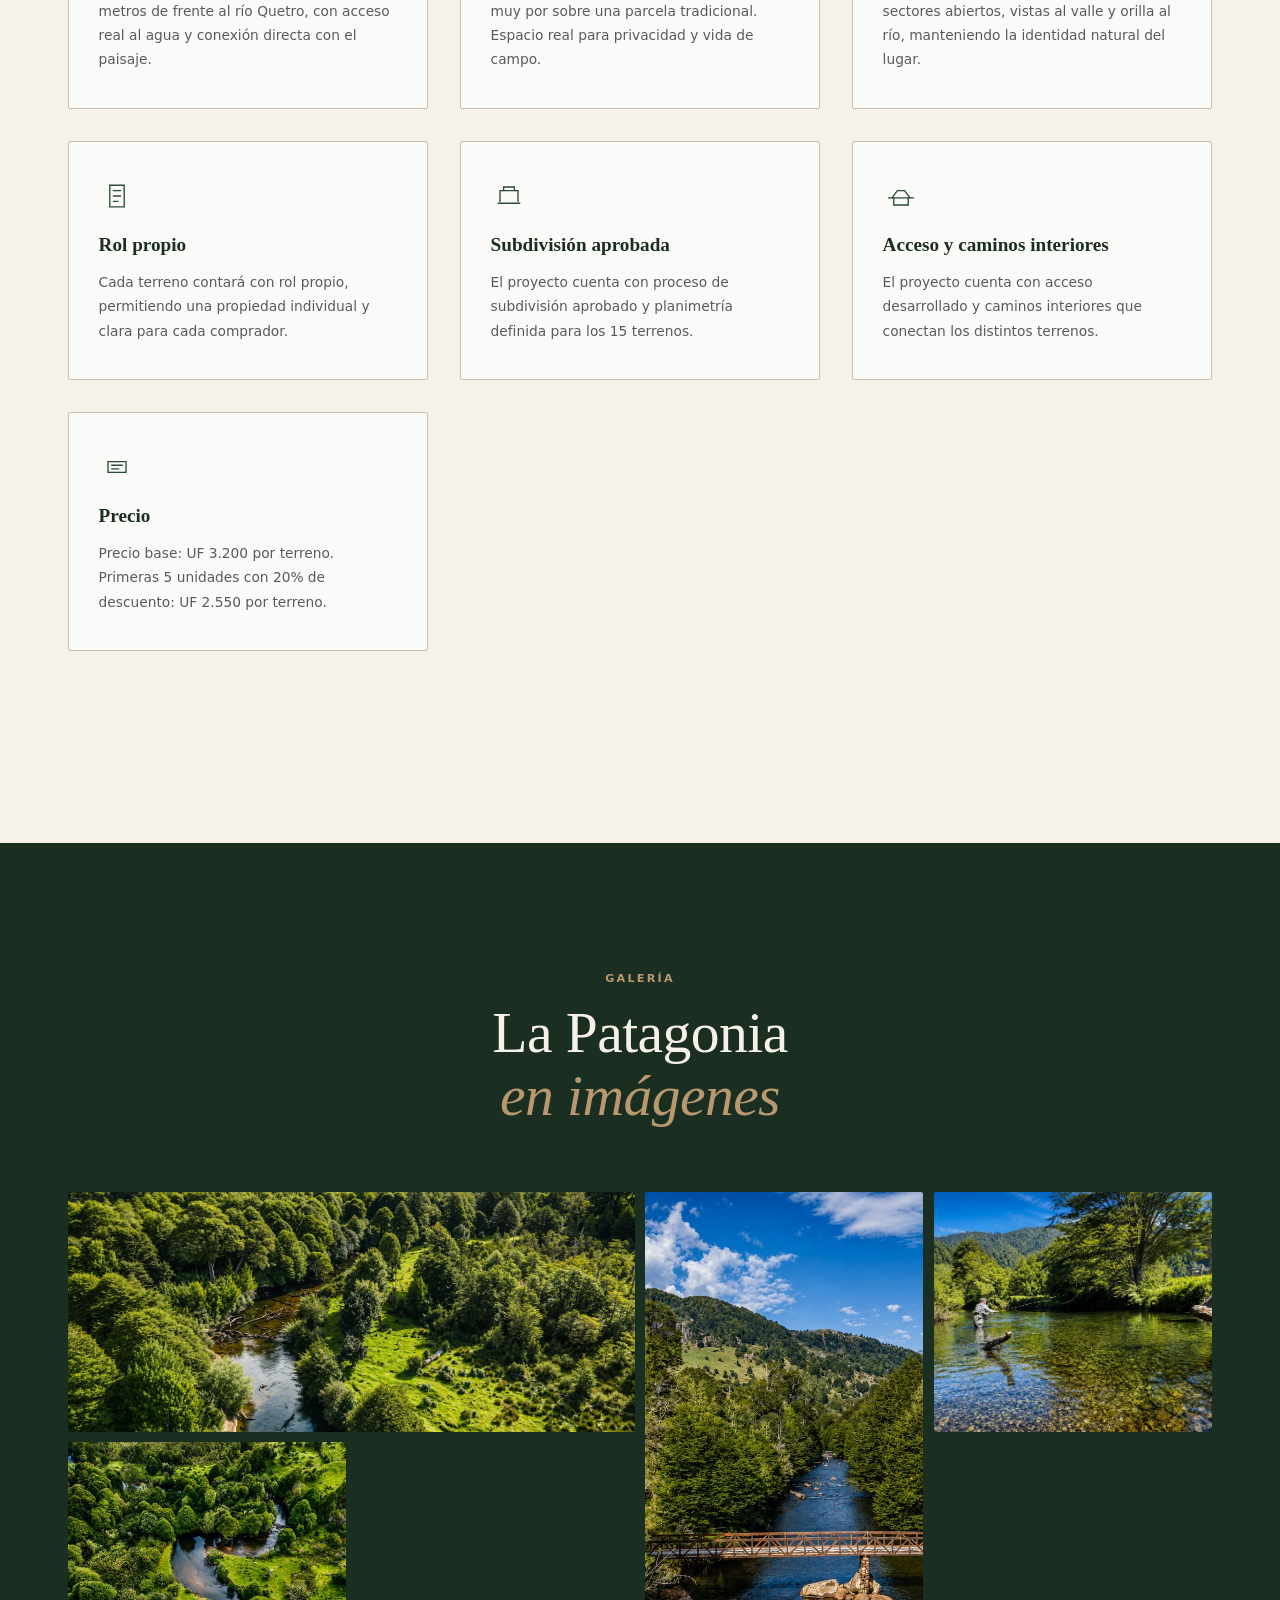
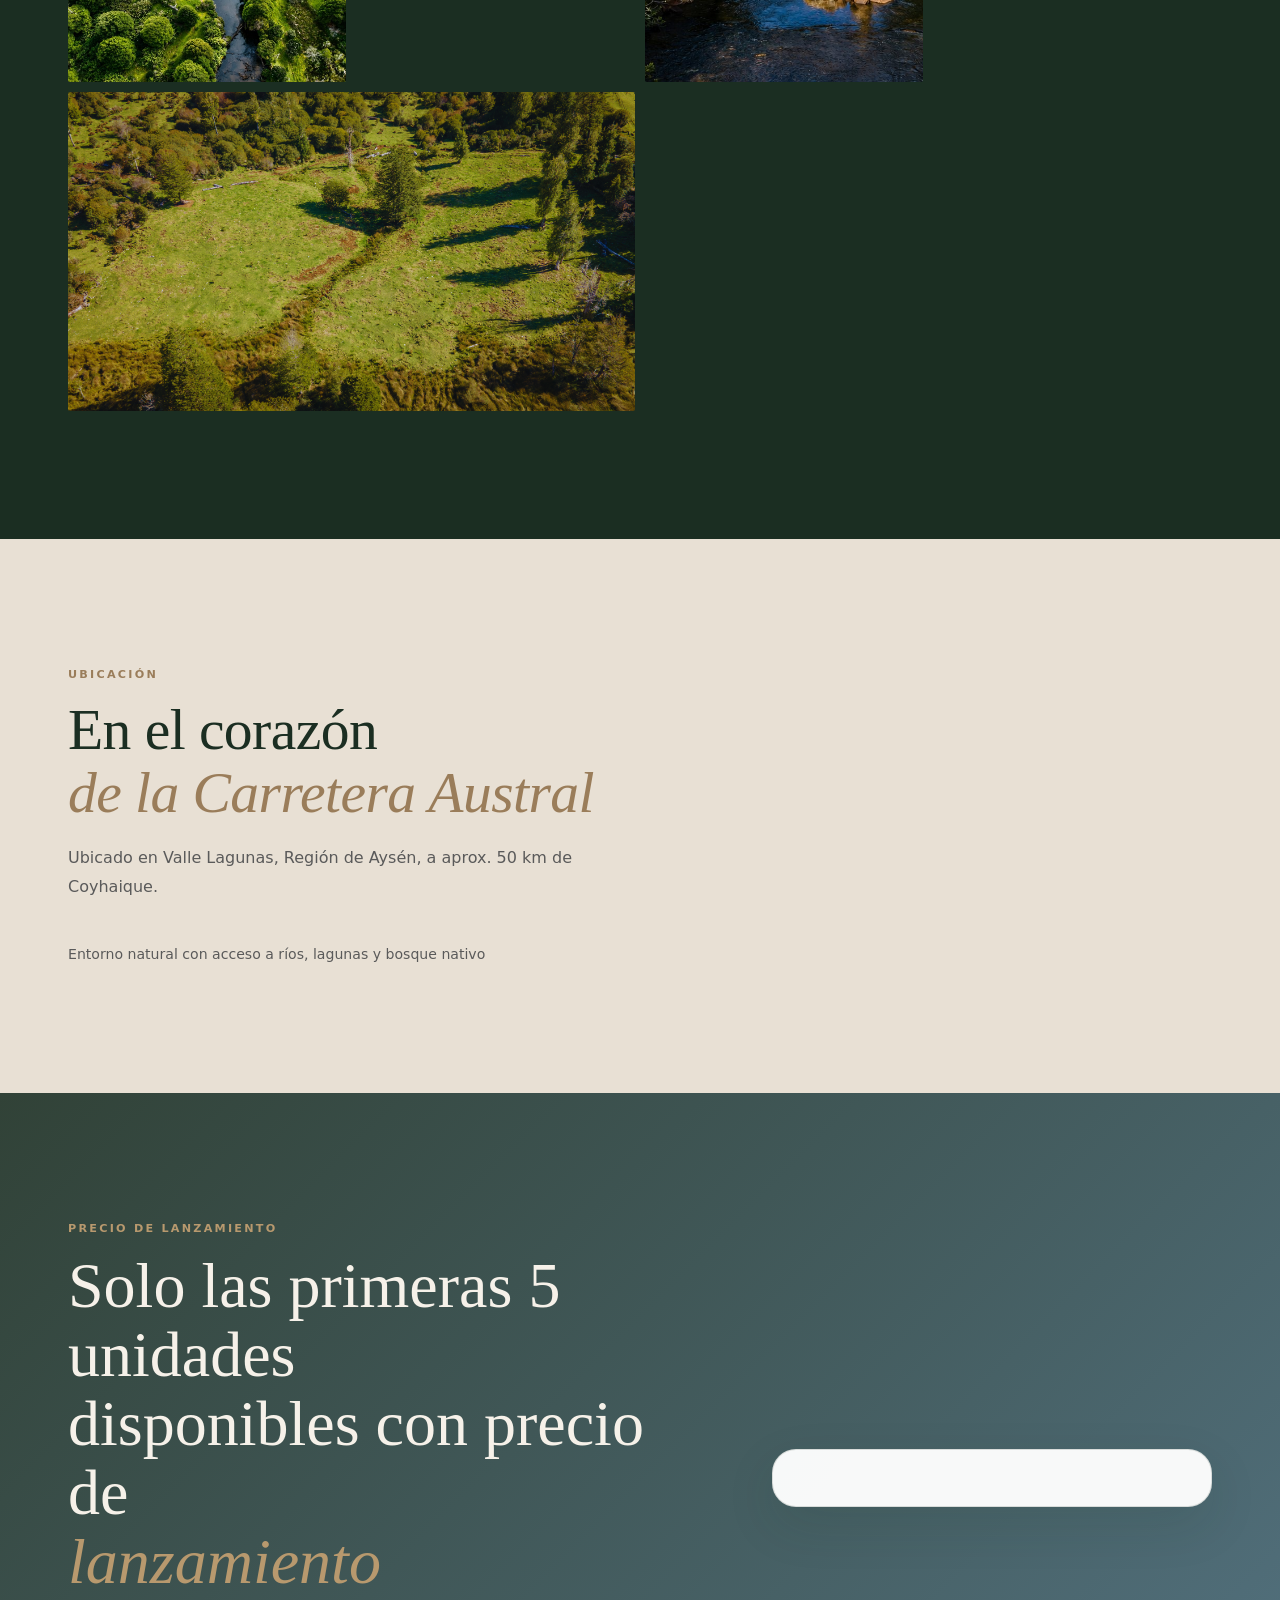
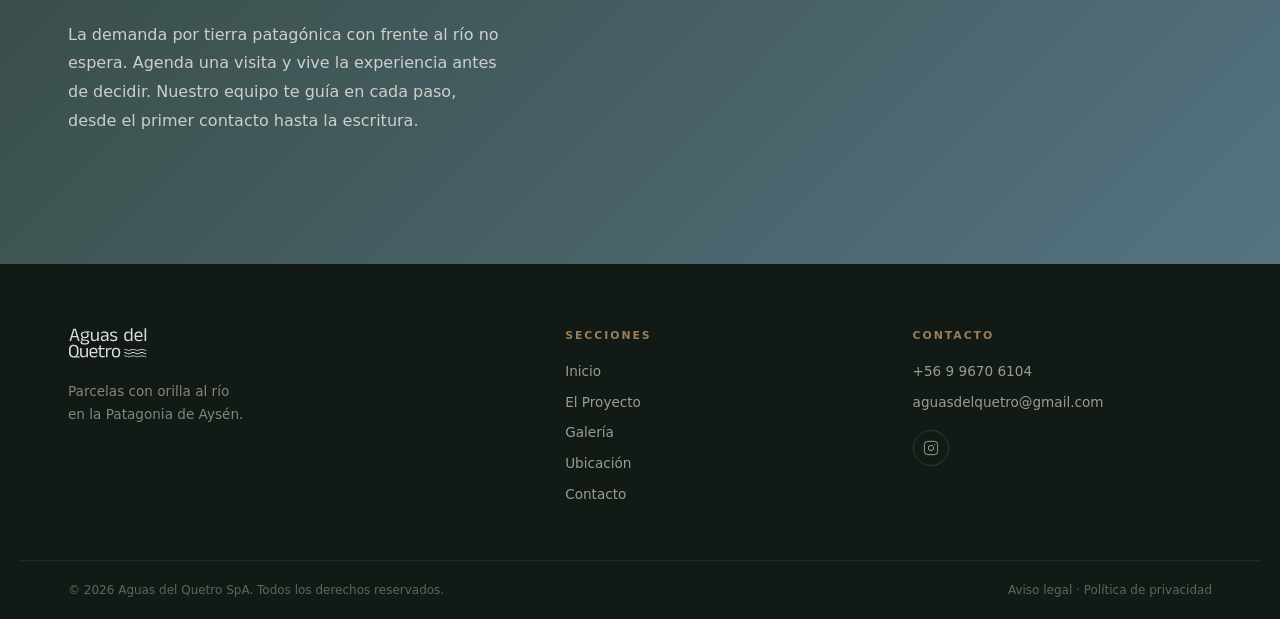
==== commit a3d825e1: "Update contact section to reflect limited launch pricing Modify the contact section of index.html to" ====
--- a/index.html
+++ b/index.html
@@ -9,4 +9,4 @@
   <!-- End Google Tag Manager --></head><body><!-- Google Tag Manager (noscript) -->
   <noscript><iframe src="https://www.googletagmanager.com/ns.html?id=GTM-57DF75XK"
   height="0" width="0" style="display:none;visibility:hidden"></iframe></noscript>
-  <!-- End Google Tag Manager (noscript) --><!--$--><div class="aq-root" style="padding-top:90px;"><nav class="aq-nav" style="position:fixed; top:0; left:0; right:0; z-index:999; background:rgb(27, 46, 34);"><a href="#inicio" class="aq-nav__logo" aria-label="Aguas del Quetro"><img src="./Aguas del Quetro _ Parcelas con Orilla al Río en Aysén_files/logo-aguas-del-quetro.svg" alt="Aguas del Quetro" class="aq-nav__logo-img"></a><ul class="aq-nav__links"><li><a href="#inicio" class="aq-nav__link">Inicio</a></li><li><a href="#proyecto" class="aq-nav__link">Proyecto</a></li><li><a href="#ubicacion" class="aq-nav__link">Ubicación</a></li><li><a href="#galeria" class="aq-nav__link">Galería</a></li><li><a href="#contacto" class="aq-nav__link">Contacto</a></li></ul><a href="#contacto" class="aq-btn aq-btn--outline aq-nav__cta">SOLICITAR INFORMACIÓN</a><button class="aq-nav__hamburger" aria-label="Menú"><span></span><span></span><span></span></button></nav><section id="inicio" class="aq-hero"><div class="aq-hero-bg-wrap"><div class="aq-hero-bg" style="background-image: url('./Aguas del Quetro _ Parcelas con Orilla al Río en Aysén_files/Galeria\ 1.jpg'); transform: translateY(0px);"></div><div class="aq-hero-overlay"></div></div><div class="aq-hero__inner"><div class="aq-hero__text"><span class="aq-eyebrow">Región de Aysén · Patagonia Chilena</span><h1 class="aq-hero__h1">Terrenos rurales con orilla al río en la Patagonia de Aysén</h1><p class="aq-hero__sub">15 terrenos de 5,5 a 8 ha aprox., cada uno con cerca de 100 m de frente al río Quetro, bosque nativo, rol propio y acceso desarrollado.</p><div class="aq-hero__stats"><div class="aq-hero__stat"><span class="aq-hero__stat-num">15</span><span class="aq-hero__stat-label">Terrenos</span></div><div class="aq-hero__stat-divider"></div><div class="aq-hero__stat"><span class="aq-hero__stat-num">5.5–8ha aprox.</span><span class="aq-hero__stat-label">Por predio</span></div><div class="aq-hero__stat-divider"></div><div class="aq-hero__stat"><span class="aq-hero__stat-num">100%</span><span class="aq-hero__stat-label">Orilla al río</span></div></div></div><div class="aq-hero__form-wrap"><div class="aq-hubspot-panel aq-hubspot-panel--hero"><script src="https://js.hsforms.net/forms/embed/51481503.js" defer></script><div class="hs-form-frame" data-region="na1" data-form-id="7f82444f-5c51-42e7-8886-f1cf18c47678" data-portal-id="51481503"></div></div></div></div><div class="aq-hero__scroll"><span></span></div></section><section id="proyecto" class="aq-section aq-section--light"><div class="aq-container"><div class="aq-section__header aq-reveal aq-visible"><span class="aq-eyebrow aq-eyebrow--dark">El Proyecto</span><h2 class="aq-section__h2">Donde la Patagonia<br><em>sigue siendo salvaje</em></h2><p class="aq-section__lead">Aguas del Quetro reúne 15 terrenos rurales en el Valle Lagunas, Región de Aysén. Cada terreno mantiene una escala de pequeño campo, con orilla al río, bosque nativo y privacidad real. No es un condominio ni una parcelación tradicional.</p></div><div class="aq-features"><div class="aq-feature aq-reveal aq-visible" style="animation-delay:0s"><div class="aq-feature__icon"><svg viewBox="0 0 40 40" fill="none"><path d="M20 4C11.2 4 4 11.2 4 20s7.2 16 16 16 16-7.2 16-16S28.8 4 20 4z" stroke="currentColor" stroke-width="1.5"></path><path d="M20 12v8l5 3" stroke="currentColor" stroke-width="1.5" stroke-linecap="round"></path><path d="M8 28c3-4 6-6 12-6s9 2 12 6" stroke="currentColor" stroke-width="1.5" stroke-linecap="round"></path></svg></div><h3 class="aq-feature__title">Orilla directa al río Quetro</h3><p class="aq-feature__desc">Cada terreno cuenta con aprox. 100 metros de frente al río Quetro, con acceso real al agua y conexión directa con el paisaje.</p></div><div class="aq-feature aq-reveal aq-visible" style="animation-delay:0.1s"><div class="aq-feature__icon"><svg viewBox="0 0 40 40" fill="none"><path d="M6 32L14 18l6 8 6-12 8 14" stroke="currentColor" stroke-width="1.5" stroke-linecap="round" stroke-linejoin="round"></path><circle cx="30" cy="10" r="4" stroke="currentColor" stroke-width="1.5"></circle></svg></div><h3 class="aq-feature__title">Terrenos de gran escala</h3><p class="aq-feature__desc">Superficies entre 5,5 y 8 hectáreas aprox., muy por sobre una parcela tradicional. Espacio real para privacidad y vida de campo.</p></div><div class="aq-feature aq-reveal aq-visible" style="animation-delay:0.2s"><div class="aq-feature__icon"><svg viewBox="0 0 40 40" fill="none"><rect x="8" y="20" width="10" height="12" rx="1" stroke="currentColor" stroke-width="1.5"></rect><path d="M8 20l9-10 9 10" stroke="currentColor" stroke-width="1.5" stroke-linecap="round" stroke-linejoin="round"></path><rect x="22" y="24" width="10" height="8" rx="1" stroke="currentColor" stroke-width="1.5"></rect><path d="M22 24l5-8 5 8" stroke="currentColor" stroke-width="1.5" stroke-linecap="round" stroke-linejoin="round"></path><path d="M5 32h30" stroke="currentColor" stroke-width="1.5" stroke-linecap="round"></path></svg></div><h3 class="aq-feature__title">Bosque nativo y praderas</h3><p class="aq-feature__desc">El proyecto combina bosque nativo, sectores abiertos, vistas al valle y orilla al río, manteniendo la identidad natural del lugar.</p></div><div class="aq-feature aq-reveal aq-visible" style="animation-delay:0.3s"><div class="aq-feature__icon"><svg viewBox="0 0 40 40" fill="none"><path d="M12 8h16v24H12z" stroke="currentColor" stroke-width="1.5"></path><path d="M16 14h8M16 20h8M16 26h5" stroke="currentColor" stroke-width="1.5" stroke-linecap="round"></path></svg></div><h3 class="aq-feature__title">Rol propio</h3><p class="aq-feature__desc">Cada terreno contará con rol propio, permitiendo una propiedad individual y clara para cada comprador.</p></div><div class="aq-feature aq-reveal aq-visible" style="animation-delay:0.4s"><div class="aq-feature__icon"><svg viewBox="0 0 40 40" fill="none"><path d="M8 28h24M10 26V14h20v12" stroke="currentColor" stroke-width="1.5" stroke-linecap="round"></path><path d="M14 14V10h12v4" stroke="currentColor" stroke-width="1.5" stroke-linecap="round"></path></svg></div><h3 class="aq-feature__title">Subdivisión aprobada</h3><p class="aq-feature__desc">El proyecto cuenta con proceso de subdivisión aprobado y planimetría definida para los 15 terrenos.</p></div><div class="aq-feature aq-reveal aq-visible" style="animation-delay:0.5s"><div class="aq-feature__icon"><svg viewBox="0 0 40 40" fill="none"><path d="M6 22h28" stroke="currentColor" stroke-width="1.5" stroke-linecap="round"></path><path d="M10 22l6-8h8l6 8" stroke="currentColor" stroke-width="1.5" stroke-linecap="round" stroke-linejoin="round"></path><path d="M12 22v8h16v-8" stroke="currentColor" stroke-width="1.5" stroke-linecap="round"></path></svg></div><h3 class="aq-feature__title">Acceso y caminos interiores</h3><p class="aq-feature__desc">El proyecto cuenta con acceso desarrollado y caminos interiores que conectan los distintos terrenos.</p></div><div class="aq-feature aq-reveal aq-visible" style="animation-delay:0.6s"><div class="aq-feature__icon"><svg viewBox="0 0 40 40" fill="none"><path d="M10 14h20v12H10z" stroke="currentColor" stroke-width="1.5"></path><path d="M14 18h12M14 22h8" stroke="currentColor" stroke-width="1.5" stroke-linecap="round"></path></svg></div><h3 class="aq-feature__title">Precio</h3><p class="aq-feature__desc">Precio base: UF 3.200 por terreno.<br>Primeras 5 unidades con 20% de descuento: UF 2.550 por terreno.</p></div></div></div></section><section id="galeria" class="aq-section aq-section--dark"><div class="aq-container"><div class="aq-section__header aq-section__header--light aq-reveal aq-visible"><span class="aq-eyebrow">Galería</span><h2 class="aq-section__h2 aq-section__h2--light">La Patagonia<br><em>en imágenes</em></h2></div><div class="aq-gallery"><div class="aq-gallery__item aq-gallery__item--wide aq-reveal aq-visible" style="animation-delay:0s"><img src="./Aguas del Quetro _ Parcelas con Orilla al Río en Aysén_files/Galeria 1.jpg" alt="Río cristalino en bosque patagónico" loading="lazy"><div class="aq-gallery__overlay"><svg width="28" height="28" viewBox="0 0 24 24" fill="none"><path d="M15 3h6v6M9 21H3v-6M21 3l-7 7M3 21l7-7" stroke="white" stroke-width="1.5" stroke-linecap="round"></path></svg></div></div><div class="aq-gallery__item aq-gallery__item--tall aq-reveal aq-visible" style="animation-delay:0.08s"><img src="./Aguas del Quetro _ Parcelas con Orilla al Río en Aysén_files/Galeria 2.jpg" alt="Montañas y lago en Aysén" loading="lazy"><div class="aq-gallery__overlay"><svg width="28" height="28" viewBox="0 0 24 24" fill="none"><path d="M15 3h6v6M9 21H3v-6M21 3l-7 7M3 21l7-7" stroke="white" stroke-width="1.5" stroke-linecap="round"></path></svg></div></div><div class="aq-gallery__item aq-gallery__item--normal aq-reveal aq-visible" style="animation-delay:0.16s"><img src="./Aguas del Quetro _ Parcelas con Orilla al Río en Aysén_files/Galeria 3.jpg" alt="Cordillera patagónica" loading="lazy"><div class="aq-gallery__overlay"><svg width="28" height="28" viewBox="0 0 24 24" fill="none"><path d="M15 3h6v6M9 21H3v-6M21 3l-7 7M3 21l7-7" stroke="white" stroke-width="1.5" stroke-linecap="round"></path></svg></div></div><div class="aq-gallery__item aq-gallery__item--normal aq-reveal aq-visible" style="animation-delay:0.24s"><img src="./Aguas del Quetro _ Parcelas con Orilla al Río en Aysén_files/Galeria 4.jpg" alt="Bosque nativo de lenga" loading="lazy"><div class="aq-gallery__overlay"><svg width="28" height="28" viewBox="0 0 24 24" fill="none"><path d="M15 3h6v6M9 21H3v-6M21 3l-7 7M3 21l7-7" stroke="white" stroke-width="1.5" stroke-linecap="round"></path></svg></div></div><div class="aq-gallery__item aq-gallery__item--wide aq-reveal aq-visible" style="animation-delay:0.32s"><img src="./Aguas del Quetro _ Parcelas con Orilla al Río en Aysén_files/Galeria 5.jpg" alt="Sendero entre árboles nativos" loading="lazy"><div class="aq-gallery__overlay"><svg width="28" height="28" viewBox="0 0 24 24" fill="none"><path d="M15 3h6v6M9 21H3v-6M21 3l-7 7M3 21l7-7" stroke="white" stroke-width="1.5" stroke-linecap="round"></path></svg></div></div></div></div></section><section id="ubicacion" class="aq-section aq-section--stone"><div class="aq-container"><div class="aq-location"><div class="aq-location__text"><span class="aq-eyebrow aq-eyebrow--dark">Ubicación</span><h2 class="aq-section__h2">En el corazón<br><em>de la Carretera Austral</em></h2><p class="aq-location__p">Ubicado en Valle Lagunas, Región de Aysén, a aprox. 50 km de Coyhaique.</p><ul class="aq-location__list"><li></li><li>Entorno natural con acceso a ríos, lagunas y bosque nativo</li></ul></div><div class="aq-location__map"></div></div></div></section><section id="contacto" class="aq-cta"><div class="aq-cta-bg" style="background-image:url(https://images.unsplash.com/photo-1518623489648-a173ef7824f3?w=1600&q=80)"></div><div class="aq-cta-overlay"></div><div class="aq-container aq-cta__inner"><div class="aq-cta__text"><span class="aq-eyebrow">Últimas unidades</span><h2 class="aq-cta__h2">Solo quedan<br><em>12 terrenos</em><br>disponibles</h2><p class="aq-cta__sub">La demanda por tierra patagónica con frente al río no espera. Agenda una visita y vive la experiencia antes de decidir. Nuestro equipo te guía en cada paso, desde el primer contacto hasta la escritura.</p></div><div class="aq-cta__form"><div class="aq-hubspot-panel aq-hubspot-panel--dark"><script src="https://js.hsforms.net/forms/embed/51481503.js" defer></script><div class="hs-form-frame" data-region="na1" data-form-id="7f82444f-5c51-42e7-8886-f1cf18c47678" data-portal-id="51481503"></div></div></div></div></section><footer class="aq-footer"><div class="aq-container aq-footer__inner"><div class="aq-footer__brand"><img src="./Aguas del Quetro _ Parcelas con Orilla al Río en Aysén_files/logo-aguas-del-quetro.svg" alt="Aguas del Quetro" class="aq-footer__logo"><p class="aq-footer__tagline">Parcelas con orilla al río<br>en la Patagonia de Aysén.</p></div><nav class="aq-footer__nav"><span class="aq-footer__nav-title">Secciones</span><a href="#inicio">Inicio</a><a href="#proyecto">El Proyecto</a><a href="#galeria">Galería</a><a href="#ubicacion">Ubicación</a><a href="#contacto">Contacto</a></nav><div class="aq-footer__contact"><span class="aq-footer__nav-title">Contacto</span><a href="tel:+56900000000">+56 9 9670 6104</a><a href="mailto:contacto@aguasdelquetro.cl">aguasdelquetro@gmail.com</a><div class="aq-footer__social"><a href="https://www.instagram.com/aguas_del_quetro/" aria-label="Instagram" rel="noopener noreferrer"><svg viewBox="0 0 24 24" fill="none" stroke="currentColor" stroke-width="1.5"><rect x="2" y="2" width="20" height="20" rx="5"></rect><circle cx="12" cy="12" r="4"></circle><circle cx="17.5" cy="6.5" r="1" fill="currentColor" stroke="none"></circle></svg></a></a></div></div></div><div class="aq-footer__bottom"><div class="aq-container"><span>© <!-- -->2026<!-- --> Aguas del Quetro SpA. Todos los derechos reservados.</span><span class="aq-footer__legal"><a href="https://deluxe-belekoy-923746.netlify.app/#">Aviso legal</a> · <a href="https://deluxe-belekoy-923746.netlify.app/#">Política de privacidad</a></span></div></div></footer><a href="https://wa.me/+56996706104?text=Hola,%20me%20interesa%20saber%20m%C3%A1s%20sobre%20las%20parcelas%20de%20Aguas%20del%20Quetro" class="aq-whatsapp" target="_blank" rel="noopener noreferrer" aria-label="Contactar por WhatsApp"><svg viewBox="0 0 24 24" fill="currentColor"><path d="M17.472 14.382c-.297-.149-1.758-.867-2.03-.967-.273-.099-.471-.148-.67.15-.197.297-.767.966-.94 1.164-.173.199-.347.223-.644.075-.297-.15-1.255-.463-2.39-1.475-.883-.788-1.48-1.761-1.653-2.059-.173-.297-.018-.458.13-.606.134-.133.298-.347.446-.52.149-.174.198-.298.298-.497.099-.198.05-.371-.025-.52-.075-.149-.669-1.612-.916-2.207-.242-.579-.487-.5-.669-.51-.173-.008-.371-.01-.57-.01-.198 0-.52.074-.792.372-.272.297-1.04 1.016-1.04 2.479 0 1.462 1.065 2.875 1.213 3.074.149.198 2.096 3.2 5.077 4.487.709.306 1.262.489 1.694.625.712.227 1.36.195 1.871.118.571-.085 1.758-.719 2.006-1.413.248-.694.248-1.289.173-1.413-.074-.124-.272-.198-.57-.347m-5.421 7.403h-.004a9.87 9.87 0 01-5.031-1.378l-.361-.214-3.741.982.998-3.648-.235-.374a9.86 9.86 0 01-1.51-5.26c.001-5.45 4.436-9.884 9.888-9.884 2.64 0 5.122 1.03 6.988 2.898a9.825 9.825 0 012.893 6.994c-.003 5.45-4.437 9.884-9.885 9.884m8.413-18.297A11.815 11.815 0 0012.05 0C5.495 0 .16 5.335.157 11.892c0 2.096.547 4.142 1.588 5.945L.057 24l6.305-1.654a11.882 11.882 0 005.683 1.448h.005c6.554 0 11.89-5.335 11.893-11.893a11.821 11.821 0 00-3.48-8.413z"></path></svg><span class="aq-whatsapp__tooltip">Escríbenos por WhatsApp</span></a></div><!--/$--><script type="module" defer src="assets/index-CsqNxQKg.js"></script><script>document.addEventListener("DOMContentLoaded",()=>{const sections=document.querySelectorAll("section");const observer=new IntersectionObserver((entries)=>{entries.forEach(entry=>{if(entry.isIntersecting){entry.target.classList.add("visible")}})},{threshold:.15});sections.forEach(section=>{section.classList.add("hidden-section");observer.observe(section)})});</script></body></html>
+  <!-- End Google Tag Manager (noscript) --><!--$--><div class="aq-root" style="padding-top:90px;"><nav class="aq-nav" style="position:fixed; top:0; left:0; right:0; z-index:999; background:rgb(27, 46, 34);"><a href="#inicio" class="aq-nav__logo" aria-label="Aguas del Quetro"><img src="./Aguas del Quetro _ Parcelas con Orilla al Río en Aysén_files/logo-aguas-del-quetro.svg" alt="Aguas del Quetro" class="aq-nav__logo-img"></a><ul class="aq-nav__links"><li><a href="#inicio" class="aq-nav__link">Inicio</a></li><li><a href="#proyecto" class="aq-nav__link">Proyecto</a></li><li><a href="#ubicacion" class="aq-nav__link">Ubicación</a></li><li><a href="#galeria" class="aq-nav__link">Galería</a></li><li><a href="#contacto" class="aq-nav__link">Contacto</a></li></ul><a href="#contacto" class="aq-btn aq-btn--outline aq-nav__cta">SOLICITAR INFORMACIÓN</a><button class="aq-nav__hamburger" aria-label="Menú"><span></span><span></span><span></span></button></nav><section id="inicio" class="aq-hero"><div class="aq-hero-bg-wrap"><div class="aq-hero-bg" style="background-image: url('./Aguas del Quetro _ Parcelas con Orilla al Río en Aysén_files/Galeria\ 1.jpg'); transform: translateY(0px);"></div><div class="aq-hero-overlay"></div></div><div class="aq-hero__inner"><div class="aq-hero__text"><span class="aq-eyebrow">Región de Aysén · Patagonia Chilena</span><h1 class="aq-hero__h1">Terrenos rurales con orilla al río en la Patagonia de Aysén</h1><p class="aq-hero__sub">15 terrenos de 5,5 a 8 ha aprox., cada uno con cerca de 100 m de frente al río Quetro, bosque nativo, rol propio y acceso desarrollado.</p><div class="aq-hero__stats"><div class="aq-hero__stat"><span class="aq-hero__stat-num">15</span><span class="aq-hero__stat-label">Terrenos</span></div><div class="aq-hero__stat-divider"></div><div class="aq-hero__stat"><span class="aq-hero__stat-num">5.5–8ha aprox.</span><span class="aq-hero__stat-label">Por predio</span></div><div class="aq-hero__stat-divider"></div><div class="aq-hero__stat"><span class="aq-hero__stat-num">100%</span><span class="aq-hero__stat-label">Orilla al río</span></div></div></div><div class="aq-hero__form-wrap"><div class="aq-hubspot-panel aq-hubspot-panel--hero"><script src="https://js.hsforms.net/forms/embed/51481503.js" defer></script><div class="hs-form-frame" data-region="na1" data-form-id="7f82444f-5c51-42e7-8886-f1cf18c47678" data-portal-id="51481503"></div></div></div></div><div class="aq-hero__scroll"><span></span></div></section><section id="proyecto" class="aq-section aq-section--light"><div class="aq-container"><div class="aq-section__header aq-reveal aq-visible"><span class="aq-eyebrow aq-eyebrow--dark">El Proyecto</span><h2 class="aq-section__h2">Donde la Patagonia<br><em>sigue siendo salvaje</em></h2><p class="aq-section__lead">Aguas del Quetro reúne 15 terrenos rurales en el Valle Lagunas, Región de Aysén. Cada terreno mantiene una escala de pequeño campo, con orilla al río, bosque nativo y privacidad real. No es un condominio ni una parcelación tradicional.</p></div><div class="aq-features"><div class="aq-feature aq-reveal aq-visible" style="animation-delay:0s"><div class="aq-feature__icon"><svg viewBox="0 0 40 40" fill="none"><path d="M20 4C11.2 4 4 11.2 4 20s7.2 16 16 16 16-7.2 16-16S28.8 4 20 4z" stroke="currentColor" stroke-width="1.5"></path><path d="M20 12v8l5 3" stroke="currentColor" stroke-width="1.5" stroke-linecap="round"></path><path d="M8 28c3-4 6-6 12-6s9 2 12 6" stroke="currentColor" stroke-width="1.5" stroke-linecap="round"></path></svg></div><h3 class="aq-feature__title">Orilla directa al río Quetro</h3><p class="aq-feature__desc">Cada terreno cuenta con aprox. 100 metros de frente al río Quetro, con acceso real al agua y conexión directa con el paisaje.</p></div><div class="aq-feature aq-reveal aq-visible" style="animation-delay:0.1s"><div class="aq-feature__icon"><svg viewBox="0 0 40 40" fill="none"><path d="M6 32L14 18l6 8 6-12 8 14" stroke="currentColor" stroke-width="1.5" stroke-linecap="round" stroke-linejoin="round"></path><circle cx="30" cy="10" r="4" stroke="currentColor" stroke-width="1.5"></circle></svg></div><h3 class="aq-feature__title">Terrenos de gran escala</h3><p class="aq-feature__desc">Superficies entre 5,5 y 8 hectáreas aprox., muy por sobre una parcela tradicional. Espacio real para privacidad y vida de campo.</p></div><div class="aq-feature aq-reveal aq-visible" style="animation-delay:0.2s"><div class="aq-feature__icon"><svg viewBox="0 0 40 40" fill="none"><rect x="8" y="20" width="10" height="12" rx="1" stroke="currentColor" stroke-width="1.5"></rect><path d="M8 20l9-10 9 10" stroke="currentColor" stroke-width="1.5" stroke-linecap="round" stroke-linejoin="round"></path><rect x="22" y="24" width="10" height="8" rx="1" stroke="currentColor" stroke-width="1.5"></rect><path d="M22 24l5-8 5 8" stroke="currentColor" stroke-width="1.5" stroke-linecap="round" stroke-linejoin="round"></path><path d="M5 32h30" stroke="currentColor" stroke-width="1.5" stroke-linecap="round"></path></svg></div><h3 class="aq-feature__title">Bosque nativo y praderas</h3><p class="aq-feature__desc">El proyecto combina bosque nativo, sectores abiertos, vistas al valle y orilla al río, manteniendo la identidad natural del lugar.</p></div><div class="aq-feature aq-reveal aq-visible" style="animation-delay:0.3s"><div class="aq-feature__icon"><svg viewBox="0 0 40 40" fill="none"><path d="M12 8h16v24H12z" stroke="currentColor" stroke-width="1.5"></path><path d="M16 14h8M16 20h8M16 26h5" stroke="currentColor" stroke-width="1.5" stroke-linecap="round"></path></svg></div><h3 class="aq-feature__title">Rol propio</h3><p class="aq-feature__desc">Cada terreno contará con rol propio, permitiendo una propiedad individual y clara para cada comprador.</p></div><div class="aq-feature aq-reveal aq-visible" style="animation-delay:0.4s"><div class="aq-feature__icon"><svg viewBox="0 0 40 40" fill="none"><path d="M8 28h24M10 26V14h20v12" stroke="currentColor" stroke-width="1.5" stroke-linecap="round"></path><path d="M14 14V10h12v4" stroke="currentColor" stroke-width="1.5" stroke-linecap="round"></path></svg></div><h3 class="aq-feature__title">Subdivisión aprobada</h3><p class="aq-feature__desc">El proyecto cuenta con proceso de subdivisión aprobado y planimetría definida para los 15 terrenos.</p></div><div class="aq-feature aq-reveal aq-visible" style="animation-delay:0.5s"><div class="aq-feature__icon"><svg viewBox="0 0 40 40" fill="none"><path d="M6 22h28" stroke="currentColor" stroke-width="1.5" stroke-linecap="round"></path><path d="M10 22l6-8h8l6 8" stroke="currentColor" stroke-width="1.5" stroke-linecap="round" stroke-linejoin="round"></path><path d="M12 22v8h16v-8" stroke="currentColor" stroke-width="1.5" stroke-linecap="round"></path></svg></div><h3 class="aq-feature__title">Acceso y caminos interiores</h3><p class="aq-feature__desc">El proyecto cuenta con acceso desarrollado y caminos interiores que conectan los distintos terrenos.</p></div><div class="aq-feature aq-reveal aq-visible" style="animation-delay:0.6s"><div class="aq-feature__icon"><svg viewBox="0 0 40 40" fill="none"><path d="M10 14h20v12H10z" stroke="currentColor" stroke-width="1.5"></path><path d="M14 18h12M14 22h8" stroke="currentColor" stroke-width="1.5" stroke-linecap="round"></path></svg></div><h3 class="aq-feature__title">Precio</h3><p class="aq-feature__desc">Precio base: UF 3.200 por terreno.<br>Primeras 5 unidades con 20% de descuento: UF 2.550 por terreno.</p></div></div></div></section><section id="galeria" class="aq-section aq-section--dark"><div class="aq-container"><div class="aq-section__header aq-section__header--light aq-reveal aq-visible"><span class="aq-eyebrow">Galería</span><h2 class="aq-section__h2 aq-section__h2--light">La Patagonia<br><em>en imágenes</em></h2></div><div class="aq-gallery"><div class="aq-gallery__item aq-gallery__item--wide aq-reveal aq-visible" style="animation-delay:0s"><img src="./Aguas del Quetro _ Parcelas con Orilla al Río en Aysén_files/Galeria 1.jpg" alt="Río cristalino en bosque patagónico" loading="lazy"><div class="aq-gallery__overlay"><svg width="28" height="28" viewBox="0 0 24 24" fill="none"><path d="M15 3h6v6M9 21H3v-6M21 3l-7 7M3 21l7-7" stroke="white" stroke-width="1.5" stroke-linecap="round"></path></svg></div></div><div class="aq-gallery__item aq-gallery__item--tall aq-reveal aq-visible" style="animation-delay:0.08s"><img src="./Aguas del Quetro _ Parcelas con Orilla al Río en Aysén_files/Galeria 2.jpg" alt="Montañas y lago en Aysén" loading="lazy"><div class="aq-gallery__overlay"><svg width="28" height="28" viewBox="0 0 24 24" fill="none"><path d="M15 3h6v6M9 21H3v-6M21 3l-7 7M3 21l7-7" stroke="white" stroke-width="1.5" stroke-linecap="round"></path></svg></div></div><div class="aq-gallery__item aq-gallery__item--normal aq-reveal aq-visible" style="animation-delay:0.16s"><img src="./Aguas del Quetro _ Parcelas con Orilla al Río en Aysén_files/Galeria 3.jpg" alt="Cordillera patagónica" loading="lazy"><div class="aq-gallery__overlay"><svg width="28" height="28" viewBox="0 0 24 24" fill="none"><path d="M15 3h6v6M9 21H3v-6M21 3l-7 7M3 21l7-7" stroke="white" stroke-width="1.5" stroke-linecap="round"></path></svg></div></div><div class="aq-gallery__item aq-gallery__item--normal aq-reveal aq-visible" style="animation-delay:0.24s"><img src="./Aguas del Quetro _ Parcelas con Orilla al Río en Aysén_files/Galeria 4.jpg" alt="Bosque nativo de lenga" loading="lazy"><div class="aq-gallery__overlay"><svg width="28" height="28" viewBox="0 0 24 24" fill="none"><path d="M15 3h6v6M9 21H3v-6M21 3l-7 7M3 21l7-7" stroke="white" stroke-width="1.5" stroke-linecap="round"></path></svg></div></div><div class="aq-gallery__item aq-gallery__item--wide aq-reveal aq-visible" style="animation-delay:0.32s"><img src="./Aguas del Quetro _ Parcelas con Orilla al Río en Aysén_files/Galeria 5.jpg" alt="Sendero entre árboles nativos" loading="lazy"><div class="aq-gallery__overlay"><svg width="28" height="28" viewBox="0 0 24 24" fill="none"><path d="M15 3h6v6M9 21H3v-6M21 3l-7 7M3 21l7-7" stroke="white" stroke-width="1.5" stroke-linecap="round"></path></svg></div></div></div></div></section><section id="ubicacion" class="aq-section aq-section--stone"><div class="aq-container"><div class="aq-location"><div class="aq-location__text"><span class="aq-eyebrow aq-eyebrow--dark">Ubicación</span><h2 class="aq-section__h2">En el corazón<br><em>de la Carretera Austral</em></h2><p class="aq-location__p">Ubicado en Valle Lagunas, Región de Aysén, a aprox. 50 km de Coyhaique.</p><ul class="aq-location__list"><li></li><li>Entorno natural con acceso a ríos, lagunas y bosque nativo</li></ul></div><div class="aq-location__map"></div></div></div></section><section id="contacto" class="aq-cta"><div class="aq-cta-bg" style="background-image:url(https://images.unsplash.com/photo-1518623489648-a173ef7824f3?w=1600&q=80)"></div><div class="aq-cta-overlay"></div><div class="aq-container aq-cta__inner"><div class="aq-cta__text"><span class="aq-eyebrow">Precio de lanzamiento</span><h2 class="aq-cta__h2">Solo las primeras 5 unidades<br>disponibles con precio de<br><em>lanzamiento</em></h2><p class="aq-cta__sub">La demanda por tierra patagónica con frente al río no espera. Agenda una visita y vive la experiencia antes de decidir. Nuestro equipo te guía en cada paso, desde el primer contacto hasta la escritura.</p></div><div class="aq-cta__form"><div class="aq-hubspot-panel aq-hubspot-panel--dark"><script src="https://js.hsforms.net/forms/embed/51481503.js" defer></script><div class="hs-form-frame" data-region="na1" data-form-id="7f82444f-5c51-42e7-8886-f1cf18c47678" data-portal-id="51481503"></div></div></div></div></section><footer class="aq-footer"><div class="aq-container aq-footer__inner"><div class="aq-footer__brand"><img src="./Aguas del Quetro _ Parcelas con Orilla al Río en Aysén_files/logo-aguas-del-quetro.svg" alt="Aguas del Quetro" class="aq-footer__logo"><p class="aq-footer__tagline">Parcelas con orilla al río<br>en la Patagonia de Aysén.</p></div><nav class="aq-footer__nav"><span class="aq-footer__nav-title">Secciones</span><a href="#inicio">Inicio</a><a href="#proyecto">El Proyecto</a><a href="#galeria">Galería</a><a href="#ubicacion">Ubicación</a><a href="#contacto">Contacto</a></nav><div class="aq-footer__contact"><span class="aq-footer__nav-title">Contacto</span><a href="tel:+56900000000">+56 9 9670 6104</a><a href="mailto:contacto@aguasdelquetro.cl">aguasdelquetro@gmail.com</a><div class="aq-footer__social"><a href="https://www.instagram.com/aguas_del_quetro/" aria-label="Instagram" rel="noopener noreferrer"><svg viewBox="0 0 24 24" fill="none" stroke="currentColor" stroke-width="1.5"><rect x="2" y="2" width="20" height="20" rx="5"></rect><circle cx="12" cy="12" r="4"></circle><circle cx="17.5" cy="6.5" r="1" fill="currentColor" stroke="none"></circle></svg></a></a></div></div></div><div class="aq-footer__bottom"><div class="aq-container"><span>© <!-- -->2026<!-- --> Aguas del Quetro SpA. Todos los derechos reservados.</span><span class="aq-footer__legal"><a href="https://deluxe-belekoy-923746.netlify.app/#">Aviso legal</a> · <a href="https://deluxe-belekoy-923746.netlify.app/#">Política de privacidad</a></span></div></div></footer><a href="https://wa.me/+56996706104?text=Hola,%20me%20interesa%20saber%20m%C3%A1s%20sobre%20las%20parcelas%20de%20Aguas%20del%20Quetro" class="aq-whatsapp" target="_blank" rel="noopener noreferrer" aria-label="Contactar por WhatsApp"><svg viewBox="0 0 24 24" fill="currentColor"><path d="M17.472 14.382c-.297-.149-1.758-.867-2.03-.967-.273-.099-.471-.148-.67.15-.197.297-.767.966-.94 1.164-.173.199-.347.223-.644.075-.297-.15-1.255-.463-2.39-1.475-.883-.788-1.48-1.761-1.653-2.059-.173-.297-.018-.458.13-.606.134-.133.298-.347.446-.52.149-.174.198-.298.298-.497.099-.198.05-.371-.025-.52-.075-.149-.669-1.612-.916-2.207-.242-.579-.487-.5-.669-.51-.173-.008-.371-.01-.57-.01-.198 0-.52.074-.792.372-.272.297-1.04 1.016-1.04 2.479 0 1.462 1.065 2.875 1.213 3.074.149.198 2.096 3.2 5.077 4.487.709.306 1.262.489 1.694.625.712.227 1.36.195 1.871.118.571-.085 1.758-.719 2.006-1.413.248-.694.248-1.289.173-1.413-.074-.124-.272-.198-.57-.347m-5.421 7.403h-.004a9.87 9.87 0 01-5.031-1.378l-.361-.214-3.741.982.998-3.648-.235-.374a9.86 9.86 0 01-1.51-5.26c.001-5.45 4.436-9.884 9.888-9.884 2.64 0 5.122 1.03 6.988 2.898a9.825 9.825 0 012.893 6.994c-.003 5.45-4.437 9.884-9.885 9.884m8.413-18.297A11.815 11.815 0 0012.05 0C5.495 0 .16 5.335.157 11.892c0 2.096.547 4.142 1.588 5.945L.057 24l6.305-1.654a11.882 11.882 0 005.683 1.448h.005c6.554 0 11.89-5.335 11.893-11.893a11.821 11.821 0 00-3.48-8.413z"></path></svg><span class="aq-whatsapp__tooltip">Escríbenos por WhatsApp</span></a></div><!--/$--><script type="module" defer src="assets/index-CsqNxQKg.js"></script><script>document.addEventListener("DOMContentLoaded",()=>{const sections=document.querySelectorAll("section");const observer=new IntersectionObserver((entries)=>{entries.forEach(entry=>{if(entry.isIntersecting){entry.target.classList.add("visible")}})},{threshold:.15});sections.forEach(section=>{section.classList.add("hidden-section");observer.observe(section)})});</script></body></html>
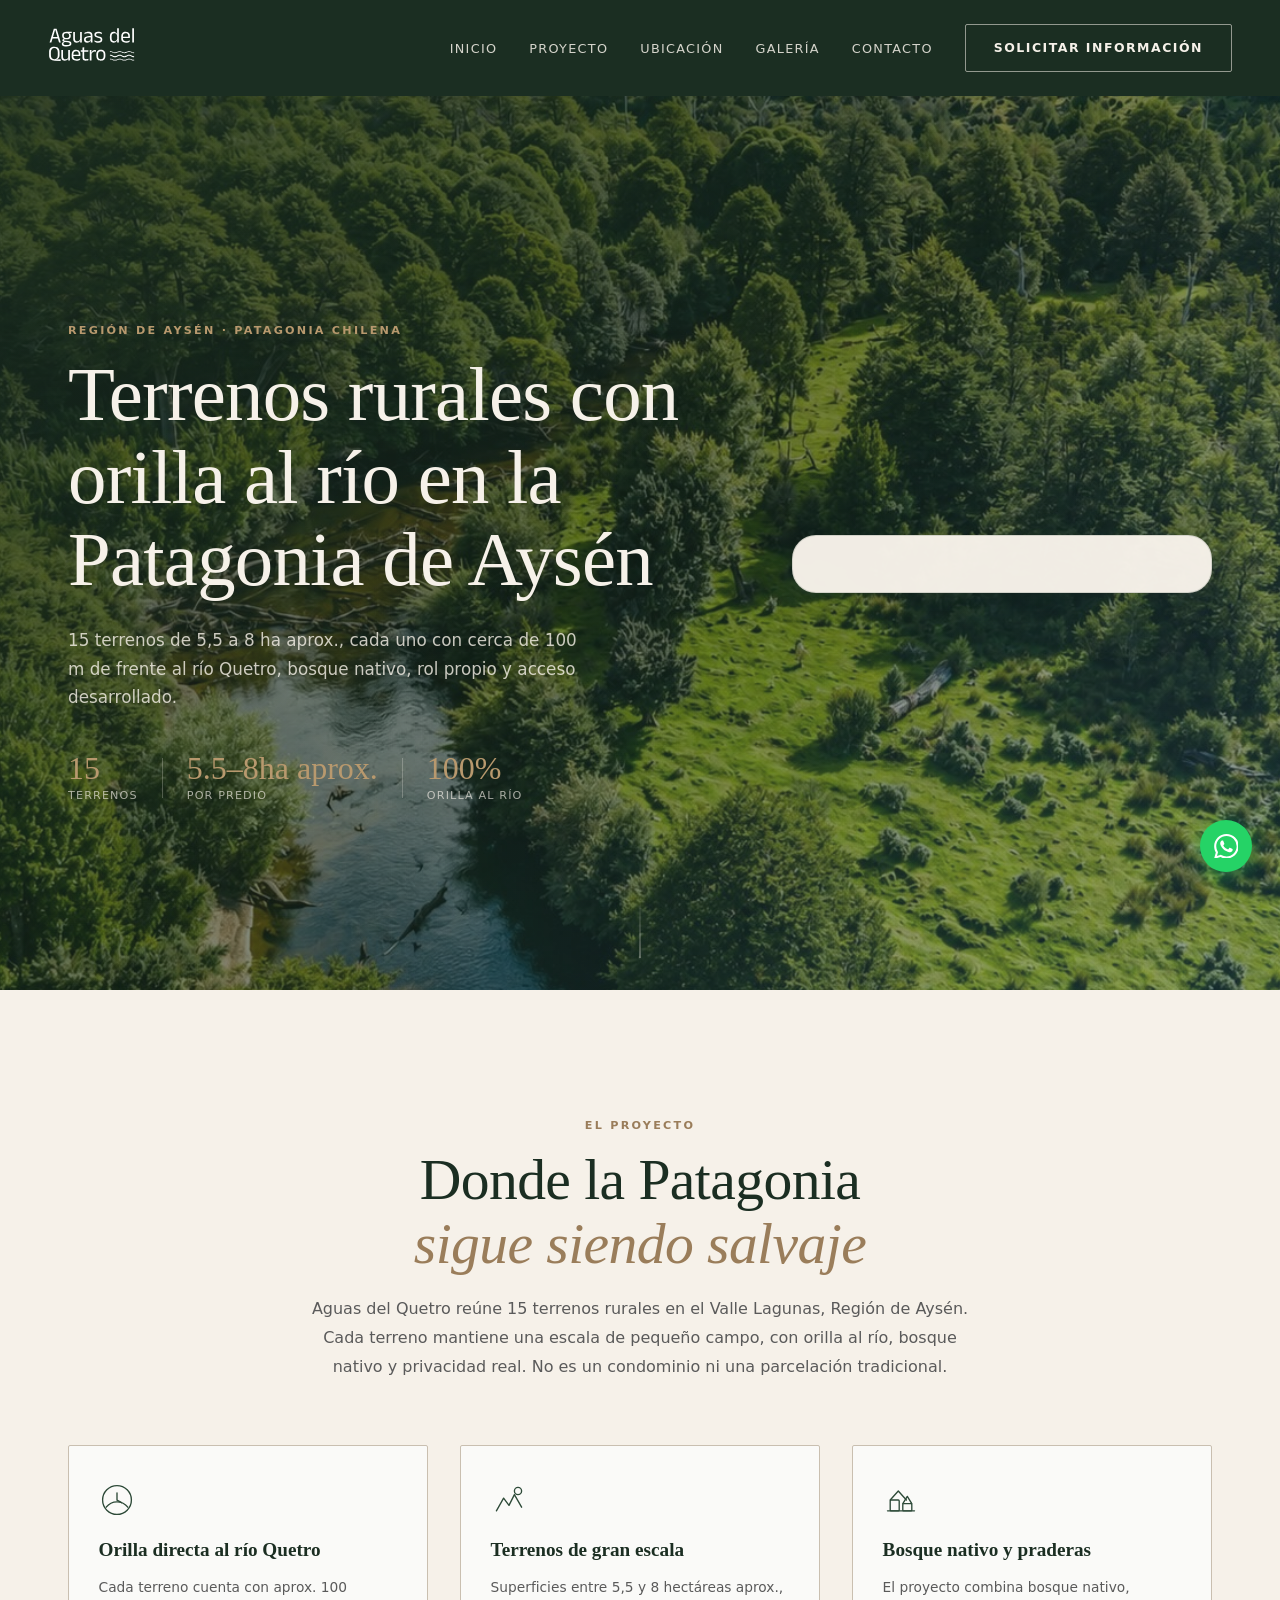
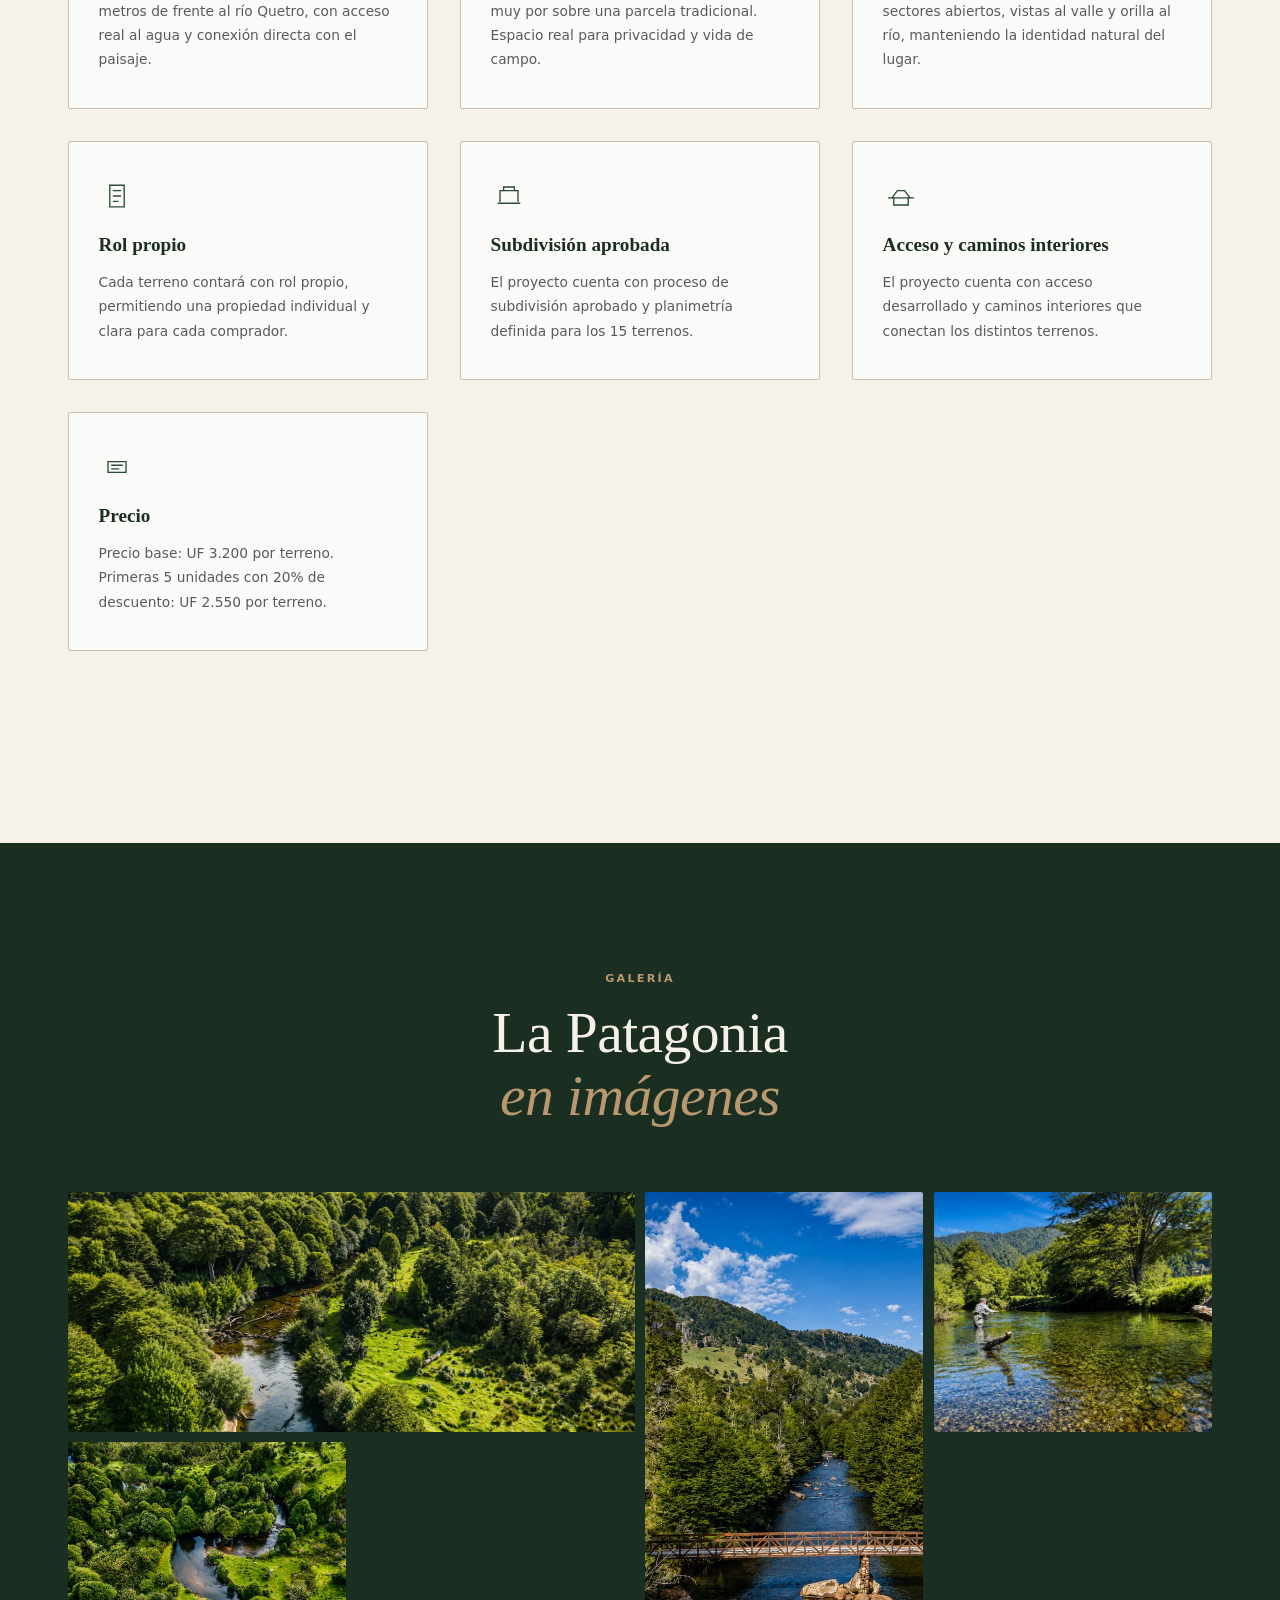
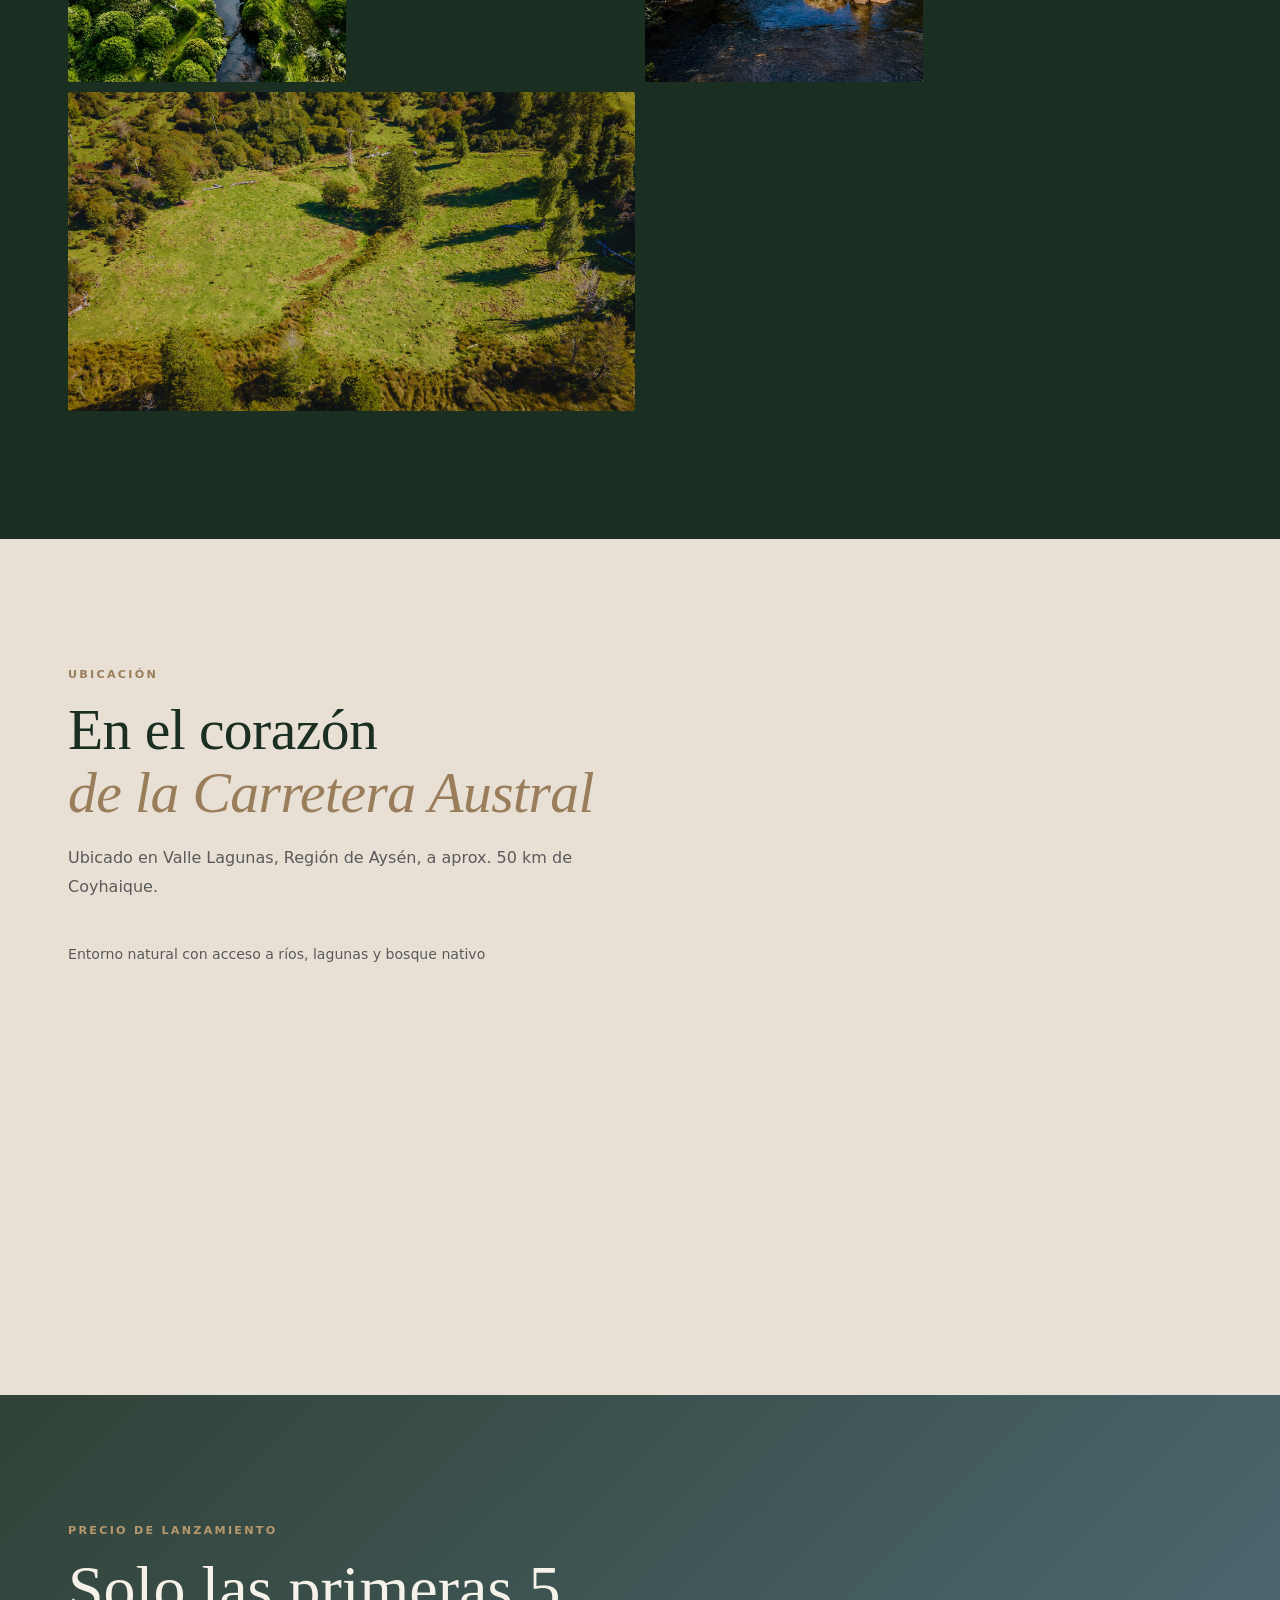
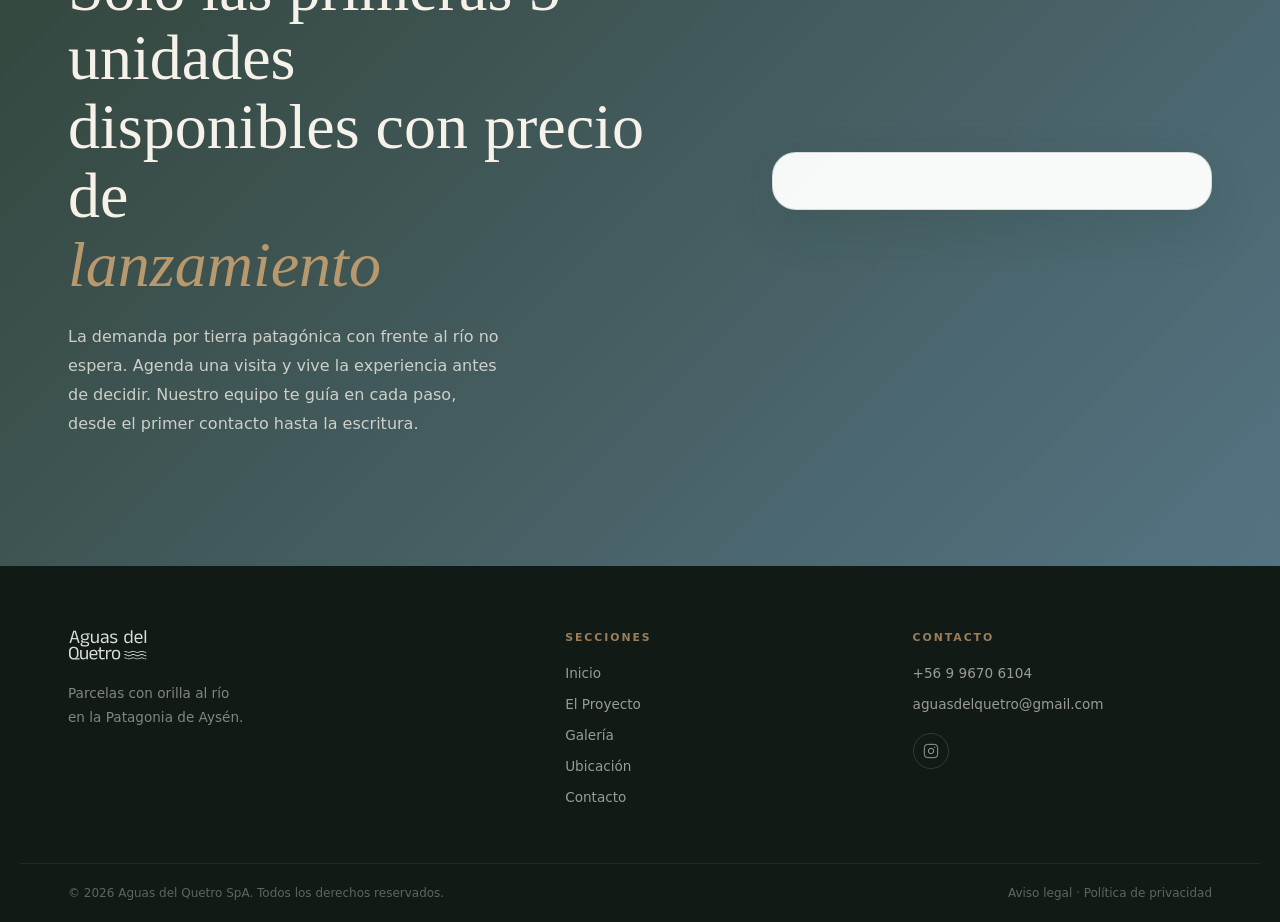
==== commit 3403b424: "Add interactive map to the location section of the website Embed an iframe with a virtual tour scrip" ====
--- a/index.html
+++ b/index.html
@@ -9,4 +9,4 @@
   <!-- End Google Tag Manager --></head><body><!-- Google Tag Manager (noscript) -->
   <noscript><iframe src="https://www.googletagmanager.com/ns.html?id=GTM-57DF75XK"
   height="0" width="0" style="display:none;visibility:hidden"></iframe></noscript>
-  <!-- End Google Tag Manager (noscript) --><!--$--><div class="aq-root" style="padding-top:90px;"><nav class="aq-nav" style="position:fixed; top:0; left:0; right:0; z-index:999; background:rgb(27, 46, 34);"><a href="#inicio" class="aq-nav__logo" aria-label="Aguas del Quetro"><img src="./Aguas del Quetro _ Parcelas con Orilla al Río en Aysén_files/logo-aguas-del-quetro.svg" alt="Aguas del Quetro" class="aq-nav__logo-img"></a><ul class="aq-nav__links"><li><a href="#inicio" class="aq-nav__link">Inicio</a></li><li><a href="#proyecto" class="aq-nav__link">Proyecto</a></li><li><a href="#ubicacion" class="aq-nav__link">Ubicación</a></li><li><a href="#galeria" class="aq-nav__link">Galería</a></li><li><a href="#contacto" class="aq-nav__link">Contacto</a></li></ul><a href="#contacto" class="aq-btn aq-btn--outline aq-nav__cta">SOLICITAR INFORMACIÓN</a><button class="aq-nav__hamburger" aria-label="Menú"><span></span><span></span><span></span></button></nav><section id="inicio" class="aq-hero"><div class="aq-hero-bg-wrap"><div class="aq-hero-bg" style="background-image: url('./Aguas del Quetro _ Parcelas con Orilla al Río en Aysén_files/Galeria\ 1.jpg'); transform: translateY(0px);"></div><div class="aq-hero-overlay"></div></div><div class="aq-hero__inner"><div class="aq-hero__text"><span class="aq-eyebrow">Región de Aysén · Patagonia Chilena</span><h1 class="aq-hero__h1">Terrenos rurales con orilla al río en la Patagonia de Aysén</h1><p class="aq-hero__sub">15 terrenos de 5,5 a 8 ha aprox., cada uno con cerca de 100 m de frente al río Quetro, bosque nativo, rol propio y acceso desarrollado.</p><div class="aq-hero__stats"><div class="aq-hero__stat"><span class="aq-hero__stat-num">15</span><span class="aq-hero__stat-label">Terrenos</span></div><div class="aq-hero__stat-divider"></div><div class="aq-hero__stat"><span class="aq-hero__stat-num">5.5–8ha aprox.</span><span class="aq-hero__stat-label">Por predio</span></div><div class="aq-hero__stat-divider"></div><div class="aq-hero__stat"><span class="aq-hero__stat-num">100%</span><span class="aq-hero__stat-label">Orilla al río</span></div></div></div><div class="aq-hero__form-wrap"><div class="aq-hubspot-panel aq-hubspot-panel--hero"><script src="https://js.hsforms.net/forms/embed/51481503.js" defer></script><div class="hs-form-frame" data-region="na1" data-form-id="7f82444f-5c51-42e7-8886-f1cf18c47678" data-portal-id="51481503"></div></div></div></div><div class="aq-hero__scroll"><span></span></div></section><section id="proyecto" class="aq-section aq-section--light"><div class="aq-container"><div class="aq-section__header aq-reveal aq-visible"><span class="aq-eyebrow aq-eyebrow--dark">El Proyecto</span><h2 class="aq-section__h2">Donde la Patagonia<br><em>sigue siendo salvaje</em></h2><p class="aq-section__lead">Aguas del Quetro reúne 15 terrenos rurales en el Valle Lagunas, Región de Aysén. Cada terreno mantiene una escala de pequeño campo, con orilla al río, bosque nativo y privacidad real. No es un condominio ni una parcelación tradicional.</p></div><div class="aq-features"><div class="aq-feature aq-reveal aq-visible" style="animation-delay:0s"><div class="aq-feature__icon"><svg viewBox="0 0 40 40" fill="none"><path d="M20 4C11.2 4 4 11.2 4 20s7.2 16 16 16 16-7.2 16-16S28.8 4 20 4z" stroke="currentColor" stroke-width="1.5"></path><path d="M20 12v8l5 3" stroke="currentColor" stroke-width="1.5" stroke-linecap="round"></path><path d="M8 28c3-4 6-6 12-6s9 2 12 6" stroke="currentColor" stroke-width="1.5" stroke-linecap="round"></path></svg></div><h3 class="aq-feature__title">Orilla directa al río Quetro</h3><p class="aq-feature__desc">Cada terreno cuenta con aprox. 100 metros de frente al río Quetro, con acceso real al agua y conexión directa con el paisaje.</p></div><div class="aq-feature aq-reveal aq-visible" style="animation-delay:0.1s"><div class="aq-feature__icon"><svg viewBox="0 0 40 40" fill="none"><path d="M6 32L14 18l6 8 6-12 8 14" stroke="currentColor" stroke-width="1.5" stroke-linecap="round" stroke-linejoin="round"></path><circle cx="30" cy="10" r="4" stroke="currentColor" stroke-width="1.5"></circle></svg></div><h3 class="aq-feature__title">Terrenos de gran escala</h3><p class="aq-feature__desc">Superficies entre 5,5 y 8 hectáreas aprox., muy por sobre una parcela tradicional. Espacio real para privacidad y vida de campo.</p></div><div class="aq-feature aq-reveal aq-visible" style="animation-delay:0.2s"><div class="aq-feature__icon"><svg viewBox="0 0 40 40" fill="none"><rect x="8" y="20" width="10" height="12" rx="1" stroke="currentColor" stroke-width="1.5"></rect><path d="M8 20l9-10 9 10" stroke="currentColor" stroke-width="1.5" stroke-linecap="round" stroke-linejoin="round"></path><rect x="22" y="24" width="10" height="8" rx="1" stroke="currentColor" stroke-width="1.5"></rect><path d="M22 24l5-8 5 8" stroke="currentColor" stroke-width="1.5" stroke-linecap="round" stroke-linejoin="round"></path><path d="M5 32h30" stroke="currentColor" stroke-width="1.5" stroke-linecap="round"></path></svg></div><h3 class="aq-feature__title">Bosque nativo y praderas</h3><p class="aq-feature__desc">El proyecto combina bosque nativo, sectores abiertos, vistas al valle y orilla al río, manteniendo la identidad natural del lugar.</p></div><div class="aq-feature aq-reveal aq-visible" style="animation-delay:0.3s"><div class="aq-feature__icon"><svg viewBox="0 0 40 40" fill="none"><path d="M12 8h16v24H12z" stroke="currentColor" stroke-width="1.5"></path><path d="M16 14h8M16 20h8M16 26h5" stroke="currentColor" stroke-width="1.5" stroke-linecap="round"></path></svg></div><h3 class="aq-feature__title">Rol propio</h3><p class="aq-feature__desc">Cada terreno contará con rol propio, permitiendo una propiedad individual y clara para cada comprador.</p></div><div class="aq-feature aq-reveal aq-visible" style="animation-delay:0.4s"><div class="aq-feature__icon"><svg viewBox="0 0 40 40" fill="none"><path d="M8 28h24M10 26V14h20v12" stroke="currentColor" stroke-width="1.5" stroke-linecap="round"></path><path d="M14 14V10h12v4" stroke="currentColor" stroke-width="1.5" stroke-linecap="round"></path></svg></div><h3 class="aq-feature__title">Subdivisión aprobada</h3><p class="aq-feature__desc">El proyecto cuenta con proceso de subdivisión aprobado y planimetría definida para los 15 terrenos.</p></div><div class="aq-feature aq-reveal aq-visible" style="animation-delay:0.5s"><div class="aq-feature__icon"><svg viewBox="0 0 40 40" fill="none"><path d="M6 22h28" stroke="currentColor" stroke-width="1.5" stroke-linecap="round"></path><path d="M10 22l6-8h8l6 8" stroke="currentColor" stroke-width="1.5" stroke-linecap="round" stroke-linejoin="round"></path><path d="M12 22v8h16v-8" stroke="currentColor" stroke-width="1.5" stroke-linecap="round"></path></svg></div><h3 class="aq-feature__title">Acceso y caminos interiores</h3><p class="aq-feature__desc">El proyecto cuenta con acceso desarrollado y caminos interiores que conectan los distintos terrenos.</p></div><div class="aq-feature aq-reveal aq-visible" style="animation-delay:0.6s"><div class="aq-feature__icon"><svg viewBox="0 0 40 40" fill="none"><path d="M10 14h20v12H10z" stroke="currentColor" stroke-width="1.5"></path><path d="M14 18h12M14 22h8" stroke="currentColor" stroke-width="1.5" stroke-linecap="round"></path></svg></div><h3 class="aq-feature__title">Precio</h3><p class="aq-feature__desc">Precio base: UF 3.200 por terreno.<br>Primeras 5 unidades con 20% de descuento: UF 2.550 por terreno.</p></div></div></div></section><section id="galeria" class="aq-section aq-section--dark"><div class="aq-container"><div class="aq-section__header aq-section__header--light aq-reveal aq-visible"><span class="aq-eyebrow">Galería</span><h2 class="aq-section__h2 aq-section__h2--light">La Patagonia<br><em>en imágenes</em></h2></div><div class="aq-gallery"><div class="aq-gallery__item aq-gallery__item--wide aq-reveal aq-visible" style="animation-delay:0s"><img src="./Aguas del Quetro _ Parcelas con Orilla al Río en Aysén_files/Galeria 1.jpg" alt="Río cristalino en bosque patagónico" loading="lazy"><div class="aq-gallery__overlay"><svg width="28" height="28" viewBox="0 0 24 24" fill="none"><path d="M15 3h6v6M9 21H3v-6M21 3l-7 7M3 21l7-7" stroke="white" stroke-width="1.5" stroke-linecap="round"></path></svg></div></div><div class="aq-gallery__item aq-gallery__item--tall aq-reveal aq-visible" style="animation-delay:0.08s"><img src="./Aguas del Quetro _ Parcelas con Orilla al Río en Aysén_files/Galeria 2.jpg" alt="Montañas y lago en Aysén" loading="lazy"><div class="aq-gallery__overlay"><svg width="28" height="28" viewBox="0 0 24 24" fill="none"><path d="M15 3h6v6M9 21H3v-6M21 3l-7 7M3 21l7-7" stroke="white" stroke-width="1.5" stroke-linecap="round"></path></svg></div></div><div class="aq-gallery__item aq-gallery__item--normal aq-reveal aq-visible" style="animation-delay:0.16s"><img src="./Aguas del Quetro _ Parcelas con Orilla al Río en Aysén_files/Galeria 3.jpg" alt="Cordillera patagónica" loading="lazy"><div class="aq-gallery__overlay"><svg width="28" height="28" viewBox="0 0 24 24" fill="none"><path d="M15 3h6v6M9 21H3v-6M21 3l-7 7M3 21l7-7" stroke="white" stroke-width="1.5" stroke-linecap="round"></path></svg></div></div><div class="aq-gallery__item aq-gallery__item--normal aq-reveal aq-visible" style="animation-delay:0.24s"><img src="./Aguas del Quetro _ Parcelas con Orilla al Río en Aysén_files/Galeria 4.jpg" alt="Bosque nativo de lenga" loading="lazy"><div class="aq-gallery__overlay"><svg width="28" height="28" viewBox="0 0 24 24" fill="none"><path d="M15 3h6v6M9 21H3v-6M21 3l-7 7M3 21l7-7" stroke="white" stroke-width="1.5" stroke-linecap="round"></path></svg></div></div><div class="aq-gallery__item aq-gallery__item--wide aq-reveal aq-visible" style="animation-delay:0.32s"><img src="./Aguas del Quetro _ Parcelas con Orilla al Río en Aysén_files/Galeria 5.jpg" alt="Sendero entre árboles nativos" loading="lazy"><div class="aq-gallery__overlay"><svg width="28" height="28" viewBox="0 0 24 24" fill="none"><path d="M15 3h6v6M9 21H3v-6M21 3l-7 7M3 21l7-7" stroke="white" stroke-width="1.5" stroke-linecap="round"></path></svg></div></div></div></div></section><section id="ubicacion" class="aq-section aq-section--stone"><div class="aq-container"><div class="aq-location"><div class="aq-location__text"><span class="aq-eyebrow aq-eyebrow--dark">Ubicación</span><h2 class="aq-section__h2">En el corazón<br><em>de la Carretera Austral</em></h2><p class="aq-location__p">Ubicado en Valle Lagunas, Región de Aysén, a aprox. 50 km de Coyhaique.</p><ul class="aq-location__list"><li></li><li>Entorno natural con acceso a ríos, lagunas y bosque nativo</li></ul></div><div class="aq-location__map"></div></div></div></section><section id="contacto" class="aq-cta"><div class="aq-cta-bg" style="background-image:url(https://images.unsplash.com/photo-1518623489648-a173ef7824f3?w=1600&q=80)"></div><div class="aq-cta-overlay"></div><div class="aq-container aq-cta__inner"><div class="aq-cta__text"><span class="aq-eyebrow">Precio de lanzamiento</span><h2 class="aq-cta__h2">Solo las primeras 5 unidades<br>disponibles con precio de<br><em>lanzamiento</em></h2><p class="aq-cta__sub">La demanda por tierra patagónica con frente al río no espera. Agenda una visita y vive la experiencia antes de decidir. Nuestro equipo te guía en cada paso, desde el primer contacto hasta la escritura.</p></div><div class="aq-cta__form"><div class="aq-hubspot-panel aq-hubspot-panel--dark"><script src="https://js.hsforms.net/forms/embed/51481503.js" defer></script><div class="hs-form-frame" data-region="na1" data-form-id="7f82444f-5c51-42e7-8886-f1cf18c47678" data-portal-id="51481503"></div></div></div></div></section><footer class="aq-footer"><div class="aq-container aq-footer__inner"><div class="aq-footer__brand"><img src="./Aguas del Quetro _ Parcelas con Orilla al Río en Aysén_files/logo-aguas-del-quetro.svg" alt="Aguas del Quetro" class="aq-footer__logo"><p class="aq-footer__tagline">Parcelas con orilla al río<br>en la Patagonia de Aysén.</p></div><nav class="aq-footer__nav"><span class="aq-footer__nav-title">Secciones</span><a href="#inicio">Inicio</a><a href="#proyecto">El Proyecto</a><a href="#galeria">Galería</a><a href="#ubicacion">Ubicación</a><a href="#contacto">Contacto</a></nav><div class="aq-footer__contact"><span class="aq-footer__nav-title">Contacto</span><a href="tel:+56900000000">+56 9 9670 6104</a><a href="mailto:contacto@aguasdelquetro.cl">aguasdelquetro@gmail.com</a><div class="aq-footer__social"><a href="https://www.instagram.com/aguas_del_quetro/" aria-label="Instagram" rel="noopener noreferrer"><svg viewBox="0 0 24 24" fill="none" stroke="currentColor" stroke-width="1.5"><rect x="2" y="2" width="20" height="20" rx="5"></rect><circle cx="12" cy="12" r="4"></circle><circle cx="17.5" cy="6.5" r="1" fill="currentColor" stroke="none"></circle></svg></a></a></div></div></div><div class="aq-footer__bottom"><div class="aq-container"><span>© <!-- -->2026<!-- --> Aguas del Quetro SpA. Todos los derechos reservados.</span><span class="aq-footer__legal"><a href="https://deluxe-belekoy-923746.netlify.app/#">Aviso legal</a> · <a href="https://deluxe-belekoy-923746.netlify.app/#">Política de privacidad</a></span></div></div></footer><a href="https://wa.me/+56996706104?text=Hola,%20me%20interesa%20saber%20m%C3%A1s%20sobre%20las%20parcelas%20de%20Aguas%20del%20Quetro" class="aq-whatsapp" target="_blank" rel="noopener noreferrer" aria-label="Contactar por WhatsApp"><svg viewBox="0 0 24 24" fill="currentColor"><path d="M17.472 14.382c-.297-.149-1.758-.867-2.03-.967-.273-.099-.471-.148-.67.15-.197.297-.767.966-.94 1.164-.173.199-.347.223-.644.075-.297-.15-1.255-.463-2.39-1.475-.883-.788-1.48-1.761-1.653-2.059-.173-.297-.018-.458.13-.606.134-.133.298-.347.446-.52.149-.174.198-.298.298-.497.099-.198.05-.371-.025-.52-.075-.149-.669-1.612-.916-2.207-.242-.579-.487-.5-.669-.51-.173-.008-.371-.01-.57-.01-.198 0-.52.074-.792.372-.272.297-1.04 1.016-1.04 2.479 0 1.462 1.065 2.875 1.213 3.074.149.198 2.096 3.2 5.077 4.487.709.306 1.262.489 1.694.625.712.227 1.36.195 1.871.118.571-.085 1.758-.719 2.006-1.413.248-.694.248-1.289.173-1.413-.074-.124-.272-.198-.57-.347m-5.421 7.403h-.004a9.87 9.87 0 01-5.031-1.378l-.361-.214-3.741.982.998-3.648-.235-.374a9.86 9.86 0 01-1.51-5.26c.001-5.45 4.436-9.884 9.888-9.884 2.64 0 5.122 1.03 6.988 2.898a9.825 9.825 0 012.893 6.994c-.003 5.45-4.437 9.884-9.885 9.884m8.413-18.297A11.815 11.815 0 0012.05 0C5.495 0 .16 5.335.157 11.892c0 2.096.547 4.142 1.588 5.945L.057 24l6.305-1.654a11.882 11.882 0 005.683 1.448h.005c6.554 0 11.89-5.335 11.893-11.893a11.821 11.821 0 00-3.48-8.413z"></path></svg><span class="aq-whatsapp__tooltip">Escríbenos por WhatsApp</span></a></div><!--/$--><script type="module" defer src="assets/index-CsqNxQKg.js"></script><script>document.addEventListener("DOMContentLoaded",()=>{const sections=document.querySelectorAll("section");const observer=new IntersectionObserver((entries)=>{entries.forEach(entry=>{if(entry.isIntersecting){entry.target.classList.add("visible")}})},{threshold:.15});sections.forEach(section=>{section.classList.add("hidden-section");observer.observe(section)})});</script></body></html>
+  <!-- End Google Tag Manager (noscript) --><!--$--><div class="aq-root" style="padding-top:90px;"><nav class="aq-nav" style="position:fixed; top:0; left:0; right:0; z-index:999; background:rgb(27, 46, 34);"><a href="#inicio" class="aq-nav__logo" aria-label="Aguas del Quetro"><img src="./Aguas del Quetro _ Parcelas con Orilla al Río en Aysén_files/logo-aguas-del-quetro.svg" alt="Aguas del Quetro" class="aq-nav__logo-img"></a><ul class="aq-nav__links"><li><a href="#inicio" class="aq-nav__link">Inicio</a></li><li><a href="#proyecto" class="aq-nav__link">Proyecto</a></li><li><a href="#ubicacion" class="aq-nav__link">Ubicación</a></li><li><a href="#galeria" class="aq-nav__link">Galería</a></li><li><a href="#contacto" class="aq-nav__link">Contacto</a></li></ul><a href="#contacto" class="aq-btn aq-btn--outline aq-nav__cta">SOLICITAR INFORMACIÓN</a><button class="aq-nav__hamburger" aria-label="Menú"><span></span><span></span><span></span></button></nav><section id="inicio" class="aq-hero"><div class="aq-hero-bg-wrap"><div class="aq-hero-bg" style="background-image: url('./Aguas del Quetro _ Parcelas con Orilla al Río en Aysén_files/Galeria\ 1.jpg'); transform: translateY(0px);"></div><div class="aq-hero-overlay"></div></div><div class="aq-hero__inner"><div class="aq-hero__text"><span class="aq-eyebrow">Región de Aysén · Patagonia Chilena</span><h1 class="aq-hero__h1">Terrenos rurales con orilla al río en la Patagonia de Aysén</h1><p class="aq-hero__sub">15 terrenos de 5,5 a 8 ha aprox., cada uno con cerca de 100 m de frente al río Quetro, bosque nativo, rol propio y acceso desarrollado.</p><div class="aq-hero__stats"><div class="aq-hero__stat"><span class="aq-hero__stat-num">15</span><span class="aq-hero__stat-label">Terrenos</span></div><div class="aq-hero__stat-divider"></div><div class="aq-hero__stat"><span class="aq-hero__stat-num">5.5–8ha aprox.</span><span class="aq-hero__stat-label">Por predio</span></div><div class="aq-hero__stat-divider"></div><div class="aq-hero__stat"><span class="aq-hero__stat-num">100%</span><span class="aq-hero__stat-label">Orilla al río</span></div></div></div><div class="aq-hero__form-wrap"><div class="aq-hubspot-panel aq-hubspot-panel--hero"><script src="https://js.hsforms.net/forms/embed/51481503.js" defer></script><div class="hs-form-frame" data-region="na1" data-form-id="7f82444f-5c51-42e7-8886-f1cf18c47678" data-portal-id="51481503"></div></div></div></div><div class="aq-hero__scroll"><span></span></div></section><section id="proyecto" class="aq-section aq-section--light"><div class="aq-container"><div class="aq-section__header aq-reveal aq-visible"><span class="aq-eyebrow aq-eyebrow--dark">El Proyecto</span><h2 class="aq-section__h2">Donde la Patagonia<br><em>sigue siendo salvaje</em></h2><p class="aq-section__lead">Aguas del Quetro reúne 15 terrenos rurales en el Valle Lagunas, Región de Aysén. Cada terreno mantiene una escala de pequeño campo, con orilla al río, bosque nativo y privacidad real. No es un condominio ni una parcelación tradicional.</p></div><div class="aq-features"><div class="aq-feature aq-reveal aq-visible" style="animation-delay:0s"><div class="aq-feature__icon"><svg viewBox="0 0 40 40" fill="none"><path d="M20 4C11.2 4 4 11.2 4 20s7.2 16 16 16 16-7.2 16-16S28.8 4 20 4z" stroke="currentColor" stroke-width="1.5"></path><path d="M20 12v8l5 3" stroke="currentColor" stroke-width="1.5" stroke-linecap="round"></path><path d="M8 28c3-4 6-6 12-6s9 2 12 6" stroke="currentColor" stroke-width="1.5" stroke-linecap="round"></path></svg></div><h3 class="aq-feature__title">Orilla directa al río Quetro</h3><p class="aq-feature__desc">Cada terreno cuenta con aprox. 100 metros de frente al río Quetro, con acceso real al agua y conexión directa con el paisaje.</p></div><div class="aq-feature aq-reveal aq-visible" style="animation-delay:0.1s"><div class="aq-feature__icon"><svg viewBox="0 0 40 40" fill="none"><path d="M6 32L14 18l6 8 6-12 8 14" stroke="currentColor" stroke-width="1.5" stroke-linecap="round" stroke-linejoin="round"></path><circle cx="30" cy="10" r="4" stroke="currentColor" stroke-width="1.5"></circle></svg></div><h3 class="aq-feature__title">Terrenos de gran escala</h3><p class="aq-feature__desc">Superficies entre 5,5 y 8 hectáreas aprox., muy por sobre una parcela tradicional. Espacio real para privacidad y vida de campo.</p></div><div class="aq-feature aq-reveal aq-visible" style="animation-delay:0.2s"><div class="aq-feature__icon"><svg viewBox="0 0 40 40" fill="none"><rect x="8" y="20" width="10" height="12" rx="1" stroke="currentColor" stroke-width="1.5"></rect><path d="M8 20l9-10 9 10" stroke="currentColor" stroke-width="1.5" stroke-linecap="round" stroke-linejoin="round"></path><rect x="22" y="24" width="10" height="8" rx="1" stroke="currentColor" stroke-width="1.5"></rect><path d="M22 24l5-8 5 8" stroke="currentColor" stroke-width="1.5" stroke-linecap="round" stroke-linejoin="round"></path><path d="M5 32h30" stroke="currentColor" stroke-width="1.5" stroke-linecap="round"></path></svg></div><h3 class="aq-feature__title">Bosque nativo y praderas</h3><p class="aq-feature__desc">El proyecto combina bosque nativo, sectores abiertos, vistas al valle y orilla al río, manteniendo la identidad natural del lugar.</p></div><div class="aq-feature aq-reveal aq-visible" style="animation-delay:0.3s"><div class="aq-feature__icon"><svg viewBox="0 0 40 40" fill="none"><path d="M12 8h16v24H12z" stroke="currentColor" stroke-width="1.5"></path><path d="M16 14h8M16 20h8M16 26h5" stroke="currentColor" stroke-width="1.5" stroke-linecap="round"></path></svg></div><h3 class="aq-feature__title">Rol propio</h3><p class="aq-feature__desc">Cada terreno contará con rol propio, permitiendo una propiedad individual y clara para cada comprador.</p></div><div class="aq-feature aq-reveal aq-visible" style="animation-delay:0.4s"><div class="aq-feature__icon"><svg viewBox="0 0 40 40" fill="none"><path d="M8 28h24M10 26V14h20v12" stroke="currentColor" stroke-width="1.5" stroke-linecap="round"></path><path d="M14 14V10h12v4" stroke="currentColor" stroke-width="1.5" stroke-linecap="round"></path></svg></div><h3 class="aq-feature__title">Subdivisión aprobada</h3><p class="aq-feature__desc">El proyecto cuenta con proceso de subdivisión aprobado y planimetría definida para los 15 terrenos.</p></div><div class="aq-feature aq-reveal aq-visible" style="animation-delay:0.5s"><div class="aq-feature__icon"><svg viewBox="0 0 40 40" fill="none"><path d="M6 22h28" stroke="currentColor" stroke-width="1.5" stroke-linecap="round"></path><path d="M10 22l6-8h8l6 8" stroke="currentColor" stroke-width="1.5" stroke-linecap="round" stroke-linejoin="round"></path><path d="M12 22v8h16v-8" stroke="currentColor" stroke-width="1.5" stroke-linecap="round"></path></svg></div><h3 class="aq-feature__title">Acceso y caminos interiores</h3><p class="aq-feature__desc">El proyecto cuenta con acceso desarrollado y caminos interiores que conectan los distintos terrenos.</p></div><div class="aq-feature aq-reveal aq-visible" style="animation-delay:0.6s"><div class="aq-feature__icon"><svg viewBox="0 0 40 40" fill="none"><path d="M10 14h20v12H10z" stroke="currentColor" stroke-width="1.5"></path><path d="M14 18h12M14 22h8" stroke="currentColor" stroke-width="1.5" stroke-linecap="round"></path></svg></div><h3 class="aq-feature__title">Precio</h3><p class="aq-feature__desc">Precio base: UF 3.200 por terreno.<br>Primeras 5 unidades con 20% de descuento: UF 2.550 por terreno.</p></div></div></div></section><section id="galeria" class="aq-section aq-section--dark"><div class="aq-container"><div class="aq-section__header aq-section__header--light aq-reveal aq-visible"><span class="aq-eyebrow">Galería</span><h2 class="aq-section__h2 aq-section__h2--light">La Patagonia<br><em>en imágenes</em></h2></div><div class="aq-gallery"><div class="aq-gallery__item aq-gallery__item--wide aq-reveal aq-visible" style="animation-delay:0s"><img src="./Aguas del Quetro _ Parcelas con Orilla al Río en Aysén_files/Galeria 1.jpg" alt="Río cristalino en bosque patagónico" loading="lazy"><div class="aq-gallery__overlay"><svg width="28" height="28" viewBox="0 0 24 24" fill="none"><path d="M15 3h6v6M9 21H3v-6M21 3l-7 7M3 21l7-7" stroke="white" stroke-width="1.5" stroke-linecap="round"></path></svg></div></div><div class="aq-gallery__item aq-gallery__item--tall aq-reveal aq-visible" style="animation-delay:0.08s"><img src="./Aguas del Quetro _ Parcelas con Orilla al Río en Aysén_files/Galeria 2.jpg" alt="Montañas y lago en Aysén" loading="lazy"><div class="aq-gallery__overlay"><svg width="28" height="28" viewBox="0 0 24 24" fill="none"><path d="M15 3h6v6M9 21H3v-6M21 3l-7 7M3 21l7-7" stroke="white" stroke-width="1.5" stroke-linecap="round"></path></svg></div></div><div class="aq-gallery__item aq-gallery__item--normal aq-reveal aq-visible" style="animation-delay:0.16s"><img src="./Aguas del Quetro _ Parcelas con Orilla al Río en Aysén_files/Galeria 3.jpg" alt="Cordillera patagónica" loading="lazy"><div class="aq-gallery__overlay"><svg width="28" height="28" viewBox="0 0 24 24" fill="none"><path d="M15 3h6v6M9 21H3v-6M21 3l-7 7M3 21l7-7" stroke="white" stroke-width="1.5" stroke-linecap="round"></path></svg></div></div><div class="aq-gallery__item aq-gallery__item--normal aq-reveal aq-visible" style="animation-delay:0.24s"><img src="./Aguas del Quetro _ Parcelas con Orilla al Río en Aysén_files/Galeria 4.jpg" alt="Bosque nativo de lenga" loading="lazy"><div class="aq-gallery__overlay"><svg width="28" height="28" viewBox="0 0 24 24" fill="none"><path d="M15 3h6v6M9 21H3v-6M21 3l-7 7M3 21l7-7" stroke="white" stroke-width="1.5" stroke-linecap="round"></path></svg></div></div><div class="aq-gallery__item aq-gallery__item--wide aq-reveal aq-visible" style="animation-delay:0.32s"><img src="./Aguas del Quetro _ Parcelas con Orilla al Río en Aysén_files/Galeria 5.jpg" alt="Sendero entre árboles nativos" loading="lazy"><div class="aq-gallery__overlay"><svg width="28" height="28" viewBox="0 0 24 24" fill="none"><path d="M15 3h6v6M9 21H3v-6M21 3l-7 7M3 21l7-7" stroke="white" stroke-width="1.5" stroke-linecap="round"></path></svg></div></div></div></div></section><section id="ubicacion" class="aq-section aq-section--stone"><div class="aq-container"><div class="aq-location"><div class="aq-location__text"><span class="aq-eyebrow aq-eyebrow--dark">Ubicación</span><h2 class="aq-section__h2">En el corazón<br><em>de la Carretera Austral</em></h2><p class="aq-location__p">Ubicado en Valle Lagunas, Región de Aysén, a aprox. 50 km de Coyhaique.</p><ul class="aq-location__list"><li></li><li>Entorno natural con acceso a ríos, lagunas y bosque nativo</li></ul></div><div class="aq-location__map"><iframe src="https://www.lanube360.com/aguasdelquetro/" width="100%" height="600px" title="Recorrido Virtual Aguas del Quetro" style="border:none;"></iframe></div></div></div></section><section id="contacto" class="aq-cta"><div class="aq-cta-bg" style="background-image:url(https://images.unsplash.com/photo-1518623489648-a173ef7824f3?w=1600&q=80)"></div><div class="aq-cta-overlay"></div><div class="aq-container aq-cta__inner"><div class="aq-cta__text"><span class="aq-eyebrow">Precio de lanzamiento</span><h2 class="aq-cta__h2">Solo las primeras 5 unidades<br>disponibles con precio de<br><em>lanzamiento</em></h2><p class="aq-cta__sub">La demanda por tierra patagónica con frente al río no espera. Agenda una visita y vive la experiencia antes de decidir. Nuestro equipo te guía en cada paso, desde el primer contacto hasta la escritura.</p></div><div class="aq-cta__form"><div class="aq-hubspot-panel aq-hubspot-panel--dark"><script src="https://js.hsforms.net/forms/embed/51481503.js" defer></script><div class="hs-form-frame" data-region="na1" data-form-id="7f82444f-5c51-42e7-8886-f1cf18c47678" data-portal-id="51481503"></div></div></div></div></section><footer class="aq-footer"><div class="aq-container aq-footer__inner"><div class="aq-footer__brand"><img src="./Aguas del Quetro _ Parcelas con Orilla al Río en Aysén_files/logo-aguas-del-quetro.svg" alt="Aguas del Quetro" class="aq-footer__logo"><p class="aq-footer__tagline">Parcelas con orilla al río<br>en la Patagonia de Aysén.</p></div><nav class="aq-footer__nav"><span class="aq-footer__nav-title">Secciones</span><a href="#inicio">Inicio</a><a href="#proyecto">El Proyecto</a><a href="#galeria">Galería</a><a href="#ubicacion">Ubicación</a><a href="#contacto">Contacto</a></nav><div class="aq-footer__contact"><span class="aq-footer__nav-title">Contacto</span><a href="tel:+56900000000">+56 9 9670 6104</a><a href="mailto:contacto@aguasdelquetro.cl">aguasdelquetro@gmail.com</a><div class="aq-footer__social"><a href="https://www.instagram.com/aguas_del_quetro/" aria-label="Instagram" rel="noopener noreferrer"><svg viewBox="0 0 24 24" fill="none" stroke="currentColor" stroke-width="1.5"><rect x="2" y="2" width="20" height="20" rx="5"></rect><circle cx="12" cy="12" r="4"></circle><circle cx="17.5" cy="6.5" r="1" fill="currentColor" stroke="none"></circle></svg></a></a></div></div></div><div class="aq-footer__bottom"><div class="aq-container"><span>© <!-- -->2026<!-- --> Aguas del Quetro SpA. Todos los derechos reservados.</span><span class="aq-footer__legal"><a href="https://deluxe-belekoy-923746.netlify.app/#">Aviso legal</a> · <a href="https://deluxe-belekoy-923746.netlify.app/#">Política de privacidad</a></span></div></div></footer><a href="https://wa.me/+56996706104?text=Hola,%20me%20interesa%20saber%20m%C3%A1s%20sobre%20las%20parcelas%20de%20Aguas%20del%20Quetro" class="aq-whatsapp" target="_blank" rel="noopener noreferrer" aria-label="Contactar por WhatsApp"><svg viewBox="0 0 24 24" fill="currentColor"><path d="M17.472 14.382c-.297-.149-1.758-.867-2.03-.967-.273-.099-.471-.148-.67.15-.197.297-.767.966-.94 1.164-.173.199-.347.223-.644.075-.297-.15-1.255-.463-2.39-1.475-.883-.788-1.48-1.761-1.653-2.059-.173-.297-.018-.458.13-.606.134-.133.298-.347.446-.52.149-.174.198-.298.298-.497.099-.198.05-.371-.025-.52-.075-.149-.669-1.612-.916-2.207-.242-.579-.487-.5-.669-.51-.173-.008-.371-.01-.57-.01-.198 0-.52.074-.792.372-.272.297-1.04 1.016-1.04 2.479 0 1.462 1.065 2.875 1.213 3.074.149.198 2.096 3.2 5.077 4.487.709.306 1.262.489 1.694.625.712.227 1.36.195 1.871.118.571-.085 1.758-.719 2.006-1.413.248-.694.248-1.289.173-1.413-.074-.124-.272-.198-.57-.347m-5.421 7.403h-.004a9.87 9.87 0 01-5.031-1.378l-.361-.214-3.741.982.998-3.648-.235-.374a9.86 9.86 0 01-1.51-5.26c.001-5.45 4.436-9.884 9.888-9.884 2.64 0 5.122 1.03 6.988 2.898a9.825 9.825 0 012.893 6.994c-.003 5.45-4.437 9.884-9.885 9.884m8.413-18.297A11.815 11.815 0 0012.05 0C5.495 0 .16 5.335.157 11.892c0 2.096.547 4.142 1.588 5.945L.057 24l6.305-1.654a11.882 11.882 0 005.683 1.448h.005c6.554 0 11.89-5.335 11.893-11.893a11.821 11.821 0 00-3.48-8.413z"></path></svg><span class="aq-whatsapp__tooltip">Escríbenos por WhatsApp</span></a></div><!--/$--><script type="module" defer src="assets/index-CsqNxQKg.js"></script><script>document.addEventListener("DOMContentLoaded",()=>{const sections=document.querySelectorAll("section");const observer=new IntersectionObserver((entries)=>{entries.forEach(entry=>{if(entry.isIntersecting){entry.target.classList.add("visible")}})},{threshold:.15});sections.forEach(section=>{section.classList.add("hidden-section");observer.observe(section)})});</script></body></html>
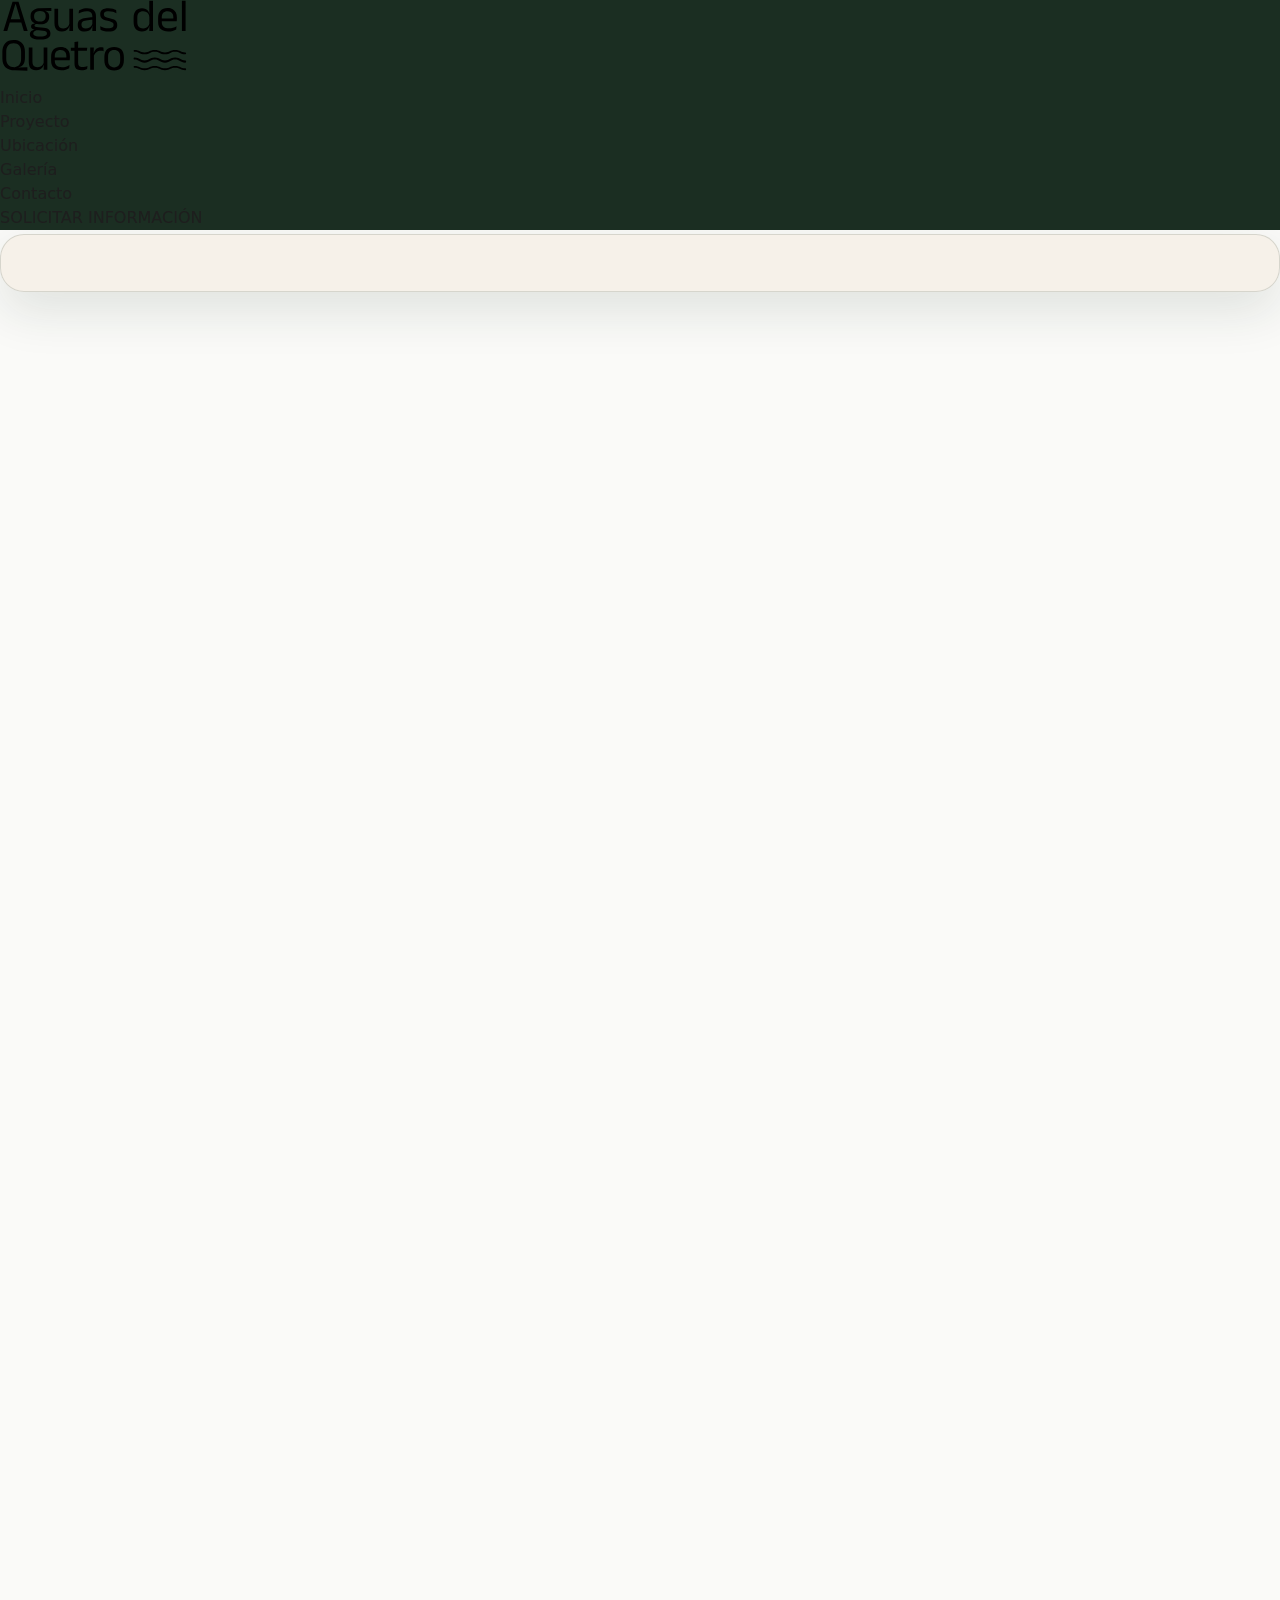
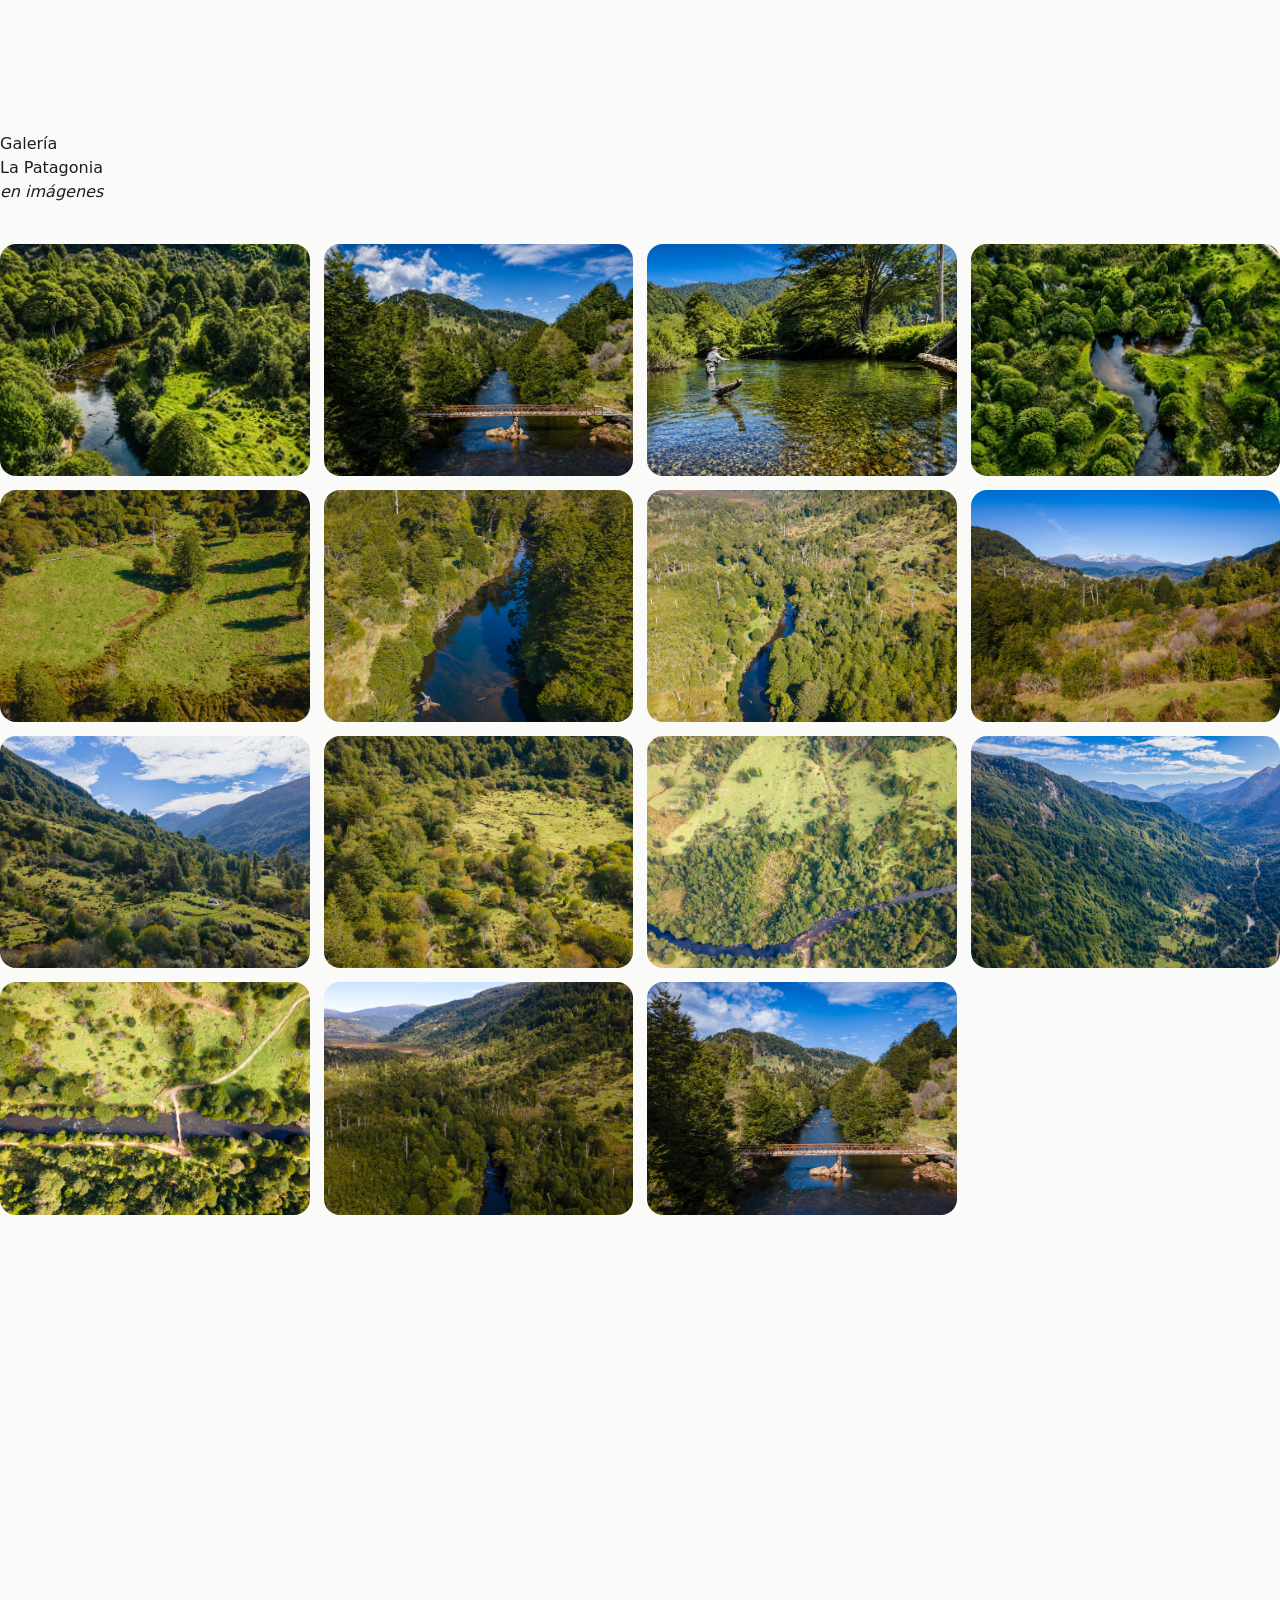
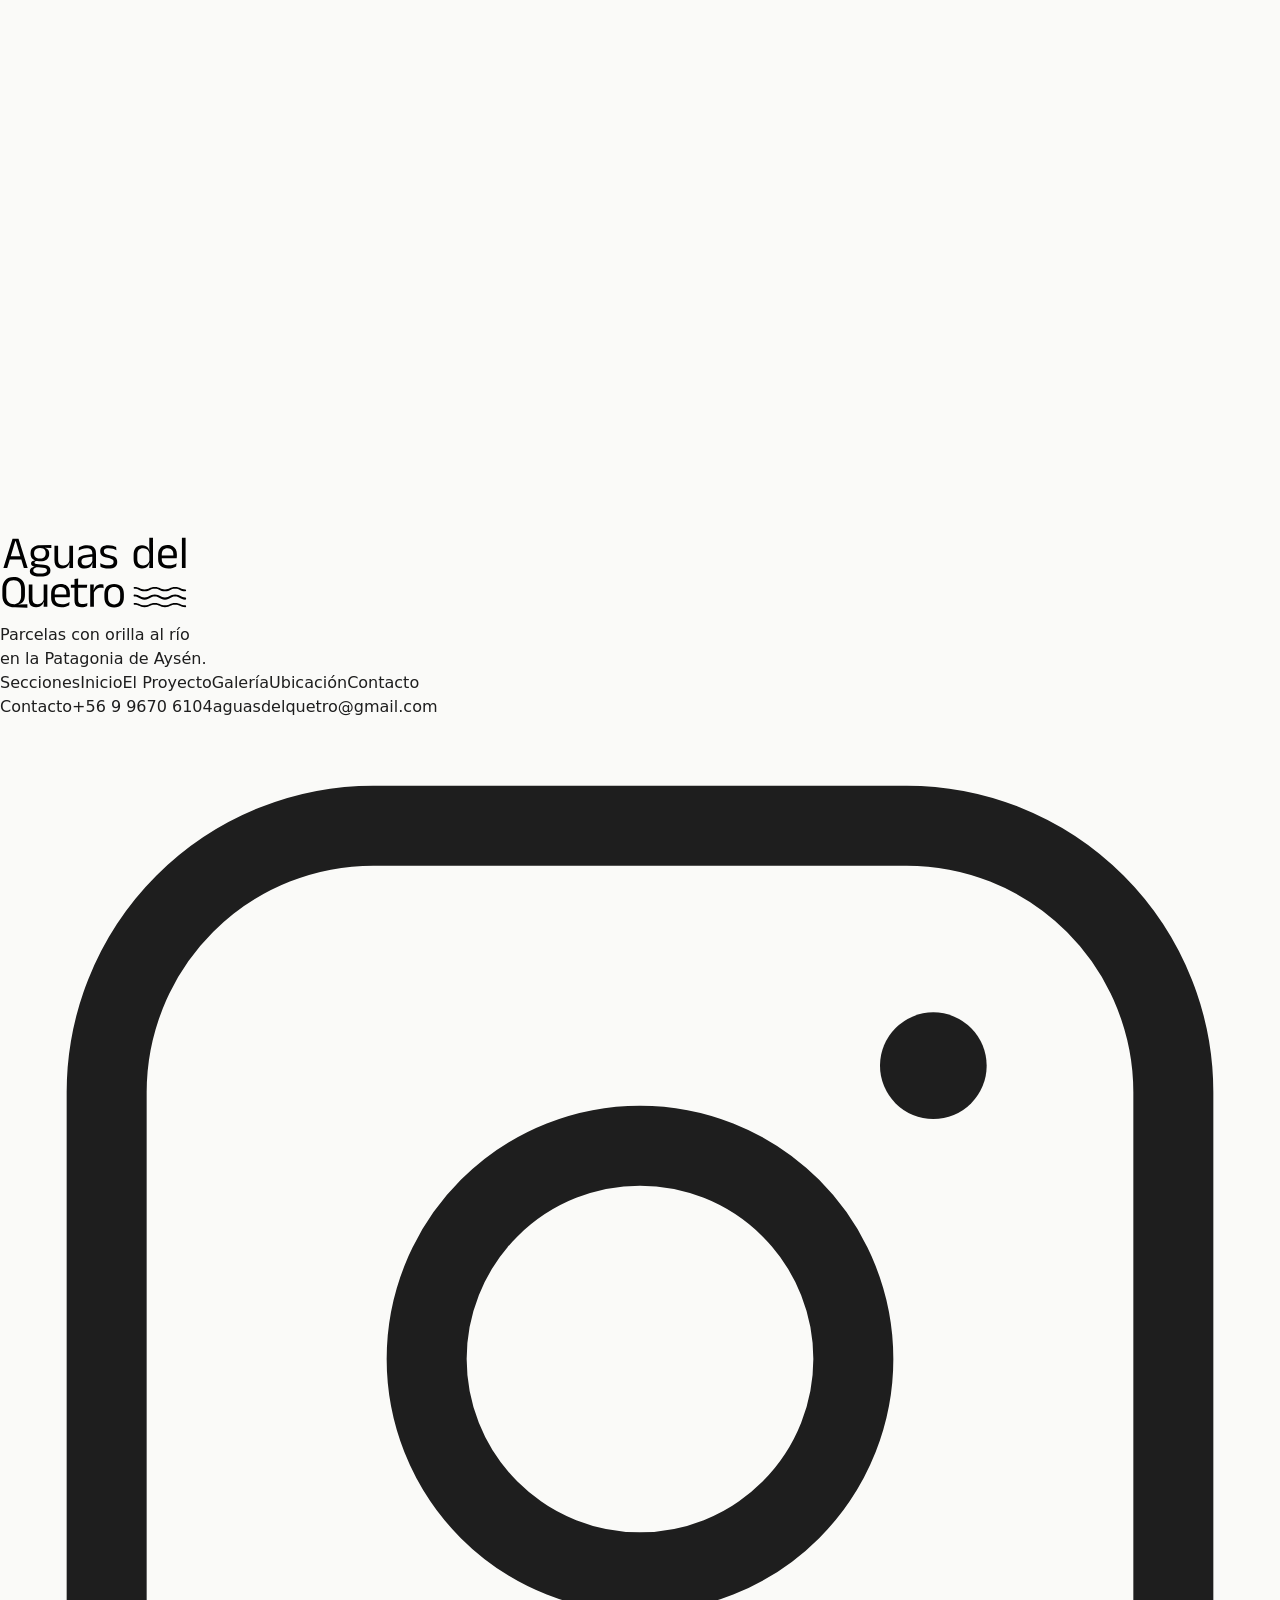
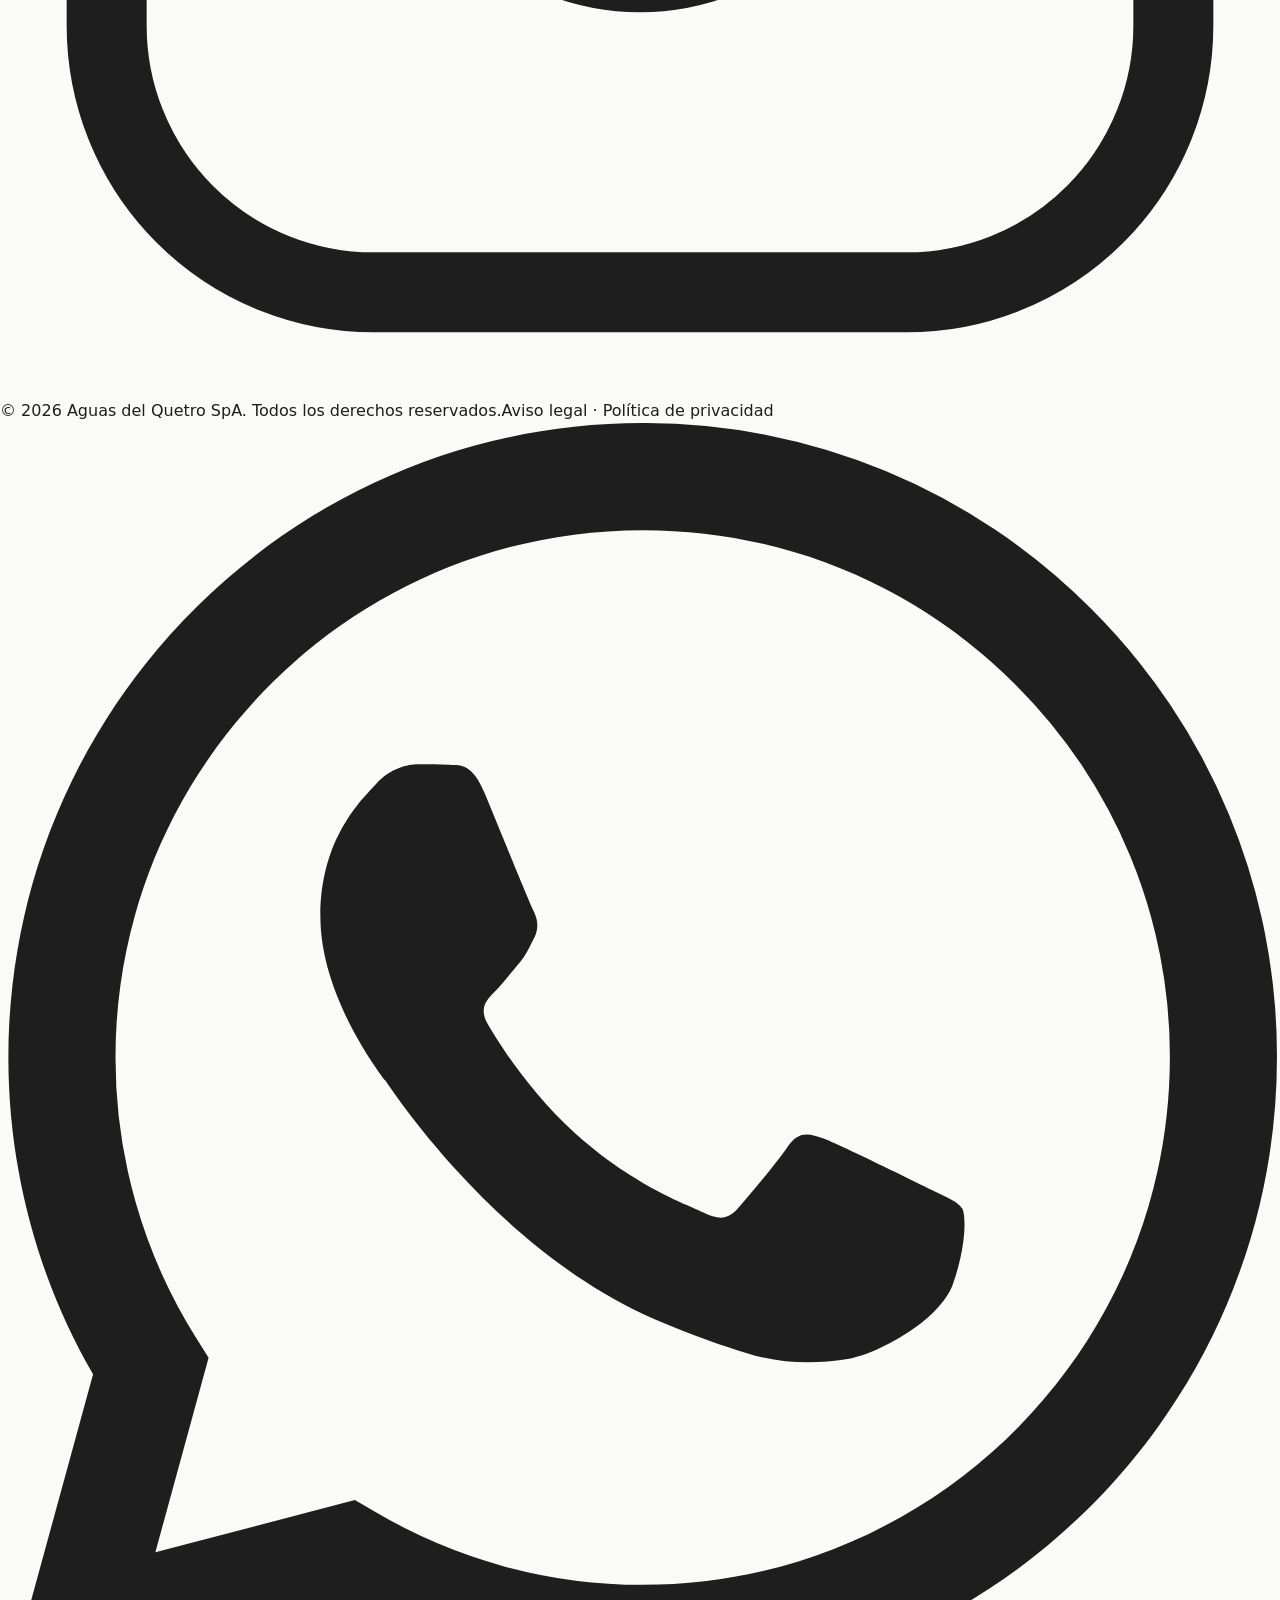
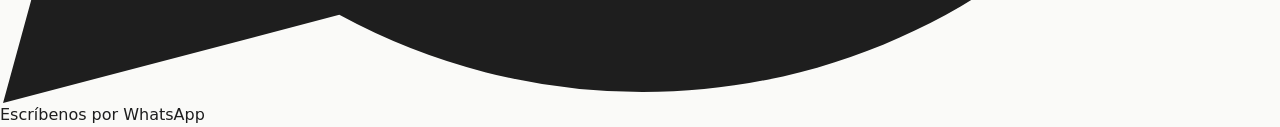
==== commit 65657863: "Enhance image gallery with interactive lightbox and modern design Update CSS for the gallery grid an" ====
--- a/index.html
+++ b/index.html
@@ -9,4 +9,39 @@
   <!-- End Google Tag Manager --></head><body><!-- Google Tag Manager (noscript) -->
   <noscript><iframe src="https://www.googletagmanager.com/ns.html?id=GTM-57DF75XK"
   height="0" width="0" style="display:none;visibility:hidden"></iframe></noscript>
-  <!-- End Google Tag Manager (noscript) --><!--$--><div class="aq-root" style="padding-top:90px;"><nav class="aq-nav" style="position:fixed; top:0; left:0; right:0; z-index:999; background:rgb(27, 46, 34);"><a href="#inicio" class="aq-nav__logo" aria-label="Aguas del Quetro"><img src="./Aguas del Quetro _ Parcelas con Orilla al Río en Aysén_files/logo-aguas-del-quetro.svg" alt="Aguas del Quetro" class="aq-nav__logo-img"></a><ul class="aq-nav__links"><li><a href="#inicio" class="aq-nav__link">Inicio</a></li><li><a href="#proyecto" class="aq-nav__link">Proyecto</a></li><li><a href="#ubicacion" class="aq-nav__link">Ubicación</a></li><li><a href="#galeria" class="aq-nav__link">Galería</a></li><li><a href="#contacto" class="aq-nav__link">Contacto</a></li></ul><a href="#contacto" class="aq-btn aq-btn--outline aq-nav__cta">SOLICITAR INFORMACIÓN</a><button class="aq-nav__hamburger" aria-label="Menú"><span></span><span></span><span></span></button></nav><section id="inicio" class="aq-hero"><div class="aq-hero-bg-wrap"><div class="aq-hero-bg" style="background-image: url('./Aguas del Quetro _ Parcelas con Orilla al Río en Aysén_files/Galeria\ 1.jpg'); transform: translateY(0px);"></div><div class="aq-hero-overlay"></div></div><div class="aq-hero__inner"><div class="aq-hero__text"><span class="aq-eyebrow">Región de Aysén · Patagonia Chilena</span><h1 class="aq-hero__h1">Terrenos rurales con orilla al río en la Patagonia de Aysén</h1><p class="aq-hero__sub">15 terrenos de 5,5 a 8 ha aprox., cada uno con cerca de 100 m de frente al río Quetro, bosque nativo, rol propio y acceso desarrollado.</p><div class="aq-hero__stats"><div class="aq-hero__stat"><span class="aq-hero__stat-num">15</span><span class="aq-hero__stat-label">Terrenos</span></div><div class="aq-hero__stat-divider"></div><div class="aq-hero__stat"><span class="aq-hero__stat-num">5.5–8ha aprox.</span><span class="aq-hero__stat-label">Por predio</span></div><div class="aq-hero__stat-divider"></div><div class="aq-hero__stat"><span class="aq-hero__stat-num">100%</span><span class="aq-hero__stat-label">Orilla al río</span></div></div></div><div class="aq-hero__form-wrap"><div class="aq-hubspot-panel aq-hubspot-panel--hero"><script src="https://js.hsforms.net/forms/embed/51481503.js" defer></script><div class="hs-form-frame" data-region="na1" data-form-id="7f82444f-5c51-42e7-8886-f1cf18c47678" data-portal-id="51481503"></div></div></div></div><div class="aq-hero__scroll"><span></span></div></section><section id="proyecto" class="aq-section aq-section--light"><div class="aq-container"><div class="aq-section__header aq-reveal aq-visible"><span class="aq-eyebrow aq-eyebrow--dark">El Proyecto</span><h2 class="aq-section__h2">Donde la Patagonia<br><em>sigue siendo salvaje</em></h2><p class="aq-section__lead">Aguas del Quetro reúne 15 terrenos rurales en el Valle Lagunas, Región de Aysén. Cada terreno mantiene una escala de pequeño campo, con orilla al río, bosque nativo y privacidad real. No es un condominio ni una parcelación tradicional.</p></div><div class="aq-features"><div class="aq-feature aq-reveal aq-visible" style="animation-delay:0s"><div class="aq-feature__icon"><svg viewBox="0 0 40 40" fill="none"><path d="M20 4C11.2 4 4 11.2 4 20s7.2 16 16 16 16-7.2 16-16S28.8 4 20 4z" stroke="currentColor" stroke-width="1.5"></path><path d="M20 12v8l5 3" stroke="currentColor" stroke-width="1.5" stroke-linecap="round"></path><path d="M8 28c3-4 6-6 12-6s9 2 12 6" stroke="currentColor" stroke-width="1.5" stroke-linecap="round"></path></svg></div><h3 class="aq-feature__title">Orilla directa al río Quetro</h3><p class="aq-feature__desc">Cada terreno cuenta con aprox. 100 metros de frente al río Quetro, con acceso real al agua y conexión directa con el paisaje.</p></div><div class="aq-feature aq-reveal aq-visible" style="animation-delay:0.1s"><div class="aq-feature__icon"><svg viewBox="0 0 40 40" fill="none"><path d="M6 32L14 18l6 8 6-12 8 14" stroke="currentColor" stroke-width="1.5" stroke-linecap="round" stroke-linejoin="round"></path><circle cx="30" cy="10" r="4" stroke="currentColor" stroke-width="1.5"></circle></svg></div><h3 class="aq-feature__title">Terrenos de gran escala</h3><p class="aq-feature__desc">Superficies entre 5,5 y 8 hectáreas aprox., muy por sobre una parcela tradicional. Espacio real para privacidad y vida de campo.</p></div><div class="aq-feature aq-reveal aq-visible" style="animation-delay:0.2s"><div class="aq-feature__icon"><svg viewBox="0 0 40 40" fill="none"><rect x="8" y="20" width="10" height="12" rx="1" stroke="currentColor" stroke-width="1.5"></rect><path d="M8 20l9-10 9 10" stroke="currentColor" stroke-width="1.5" stroke-linecap="round" stroke-linejoin="round"></path><rect x="22" y="24" width="10" height="8" rx="1" stroke="currentColor" stroke-width="1.5"></rect><path d="M22 24l5-8 5 8" stroke="currentColor" stroke-width="1.5" stroke-linecap="round" stroke-linejoin="round"></path><path d="M5 32h30" stroke="currentColor" stroke-width="1.5" stroke-linecap="round"></path></svg></div><h3 class="aq-feature__title">Bosque nativo y praderas</h3><p class="aq-feature__desc">El proyecto combina bosque nativo, sectores abiertos, vistas al valle y orilla al río, manteniendo la identidad natural del lugar.</p></div><div class="aq-feature aq-reveal aq-visible" style="animation-delay:0.3s"><div class="aq-feature__icon"><svg viewBox="0 0 40 40" fill="none"><path d="M12 8h16v24H12z" stroke="currentColor" stroke-width="1.5"></path><path d="M16 14h8M16 20h8M16 26h5" stroke="currentColor" stroke-width="1.5" stroke-linecap="round"></path></svg></div><h3 class="aq-feature__title">Rol propio</h3><p class="aq-feature__desc">Cada terreno contará con rol propio, permitiendo una propiedad individual y clara para cada comprador.</p></div><div class="aq-feature aq-reveal aq-visible" style="animation-delay:0.4s"><div class="aq-feature__icon"><svg viewBox="0 0 40 40" fill="none"><path d="M8 28h24M10 26V14h20v12" stroke="currentColor" stroke-width="1.5" stroke-linecap="round"></path><path d="M14 14V10h12v4" stroke="currentColor" stroke-width="1.5" stroke-linecap="round"></path></svg></div><h3 class="aq-feature__title">Subdivisión aprobada</h3><p class="aq-feature__desc">El proyecto cuenta con proceso de subdivisión aprobado y planimetría definida para los 15 terrenos.</p></div><div class="aq-feature aq-reveal aq-visible" style="animation-delay:0.5s"><div class="aq-feature__icon"><svg viewBox="0 0 40 40" fill="none"><path d="M6 22h28" stroke="currentColor" stroke-width="1.5" stroke-linecap="round"></path><path d="M10 22l6-8h8l6 8" stroke="currentColor" stroke-width="1.5" stroke-linecap="round" stroke-linejoin="round"></path><path d="M12 22v8h16v-8" stroke="currentColor" stroke-width="1.5" stroke-linecap="round"></path></svg></div><h3 class="aq-feature__title">Acceso y caminos interiores</h3><p class="aq-feature__desc">El proyecto cuenta con acceso desarrollado y caminos interiores que conectan los distintos terrenos.</p></div><div class="aq-feature aq-reveal aq-visible" style="animation-delay:0.6s"><div class="aq-feature__icon"><svg viewBox="0 0 40 40" fill="none"><path d="M10 14h20v12H10z" stroke="currentColor" stroke-width="1.5"></path><path d="M14 18h12M14 22h8" stroke="currentColor" stroke-width="1.5" stroke-linecap="round"></path></svg></div><h3 class="aq-feature__title">Precio</h3><p class="aq-feature__desc">Precio base: UF 3.200 por terreno.<br>Primeras 5 unidades con 20% de descuento: UF 2.550 por terreno.</p></div></div></div></section><section id="galeria" class="aq-section aq-section--dark"><div class="aq-container"><div class="aq-section__header aq-section__header--light aq-reveal aq-visible"><span class="aq-eyebrow">Galería</span><h2 class="aq-section__h2 aq-section__h2--light">La Patagonia<br><em>en imágenes</em></h2></div><div class="aq-gallery"><div class="aq-gallery__item aq-gallery__item--wide aq-reveal aq-visible" style="animation-delay:0s"><img src="./Aguas del Quetro _ Parcelas con Orilla al Río en Aysén_files/Galeria 1.jpg" alt="Río cristalino en bosque patagónico" loading="lazy"><div class="aq-gallery__overlay"><svg width="28" height="28" viewBox="0 0 24 24" fill="none"><path d="M15 3h6v6M9 21H3v-6M21 3l-7 7M3 21l7-7" stroke="white" stroke-width="1.5" stroke-linecap="round"></path></svg></div></div><div class="aq-gallery__item aq-gallery__item--tall aq-reveal aq-visible" style="animation-delay:0.08s"><img src="./Aguas del Quetro _ Parcelas con Orilla al Río en Aysén_files/Galeria 2.jpg" alt="Montañas y lago en Aysén" loading="lazy"><div class="aq-gallery__overlay"><svg width="28" height="28" viewBox="0 0 24 24" fill="none"><path d="M15 3h6v6M9 21H3v-6M21 3l-7 7M3 21l7-7" stroke="white" stroke-width="1.5" stroke-linecap="round"></path></svg></div></div><div class="aq-gallery__item aq-gallery__item--normal aq-reveal aq-visible" style="animation-delay:0.16s"><img src="./Aguas del Quetro _ Parcelas con Orilla al Río en Aysén_files/Galeria 3.jpg" alt="Cordillera patagónica" loading="lazy"><div class="aq-gallery__overlay"><svg width="28" height="28" viewBox="0 0 24 24" fill="none"><path d="M15 3h6v6M9 21H3v-6M21 3l-7 7M3 21l7-7" stroke="white" stroke-width="1.5" stroke-linecap="round"></path></svg></div></div><div class="aq-gallery__item aq-gallery__item--normal aq-reveal aq-visible" style="animation-delay:0.24s"><img src="./Aguas del Quetro _ Parcelas con Orilla al Río en Aysén_files/Galeria 4.jpg" alt="Bosque nativo de lenga" loading="lazy"><div class="aq-gallery__overlay"><svg width="28" height="28" viewBox="0 0 24 24" fill="none"><path d="M15 3h6v6M9 21H3v-6M21 3l-7 7M3 21l7-7" stroke="white" stroke-width="1.5" stroke-linecap="round"></path></svg></div></div><div class="aq-gallery__item aq-gallery__item--wide aq-reveal aq-visible" style="animation-delay:0.32s"><img src="./Aguas del Quetro _ Parcelas con Orilla al Río en Aysén_files/Galeria 5.jpg" alt="Sendero entre árboles nativos" loading="lazy"><div class="aq-gallery__overlay"><svg width="28" height="28" viewBox="0 0 24 24" fill="none"><path d="M15 3h6v6M9 21H3v-6M21 3l-7 7M3 21l7-7" stroke="white" stroke-width="1.5" stroke-linecap="round"></path></svg></div></div></div></div></section><section id="ubicacion" class="aq-section aq-section--stone"><div class="aq-container"><div class="aq-location"><div class="aq-location__text"><span class="aq-eyebrow aq-eyebrow--dark">Ubicación</span><h2 class="aq-section__h2">En el corazón<br><em>de la Carretera Austral</em></h2><p class="aq-location__p">Ubicado en Valle Lagunas, Región de Aysén, a aprox. 50 km de Coyhaique.</p><ul class="aq-location__list"><li></li><li>Entorno natural con acceso a ríos, lagunas y bosque nativo</li></ul></div><div class="aq-location__map"><iframe src="https://www.lanube360.com/aguasdelquetro/" width="100%" height="600px" title="Recorrido Virtual Aguas del Quetro" style="border:none;"></iframe></div></div></div></section><section id="contacto" class="aq-cta"><div class="aq-cta-bg" style="background-image:url(https://images.unsplash.com/photo-1518623489648-a173ef7824f3?w=1600&q=80)"></div><div class="aq-cta-overlay"></div><div class="aq-container aq-cta__inner"><div class="aq-cta__text"><span class="aq-eyebrow">Precio de lanzamiento</span><h2 class="aq-cta__h2">Solo las primeras 5 unidades<br>disponibles con precio de<br><em>lanzamiento</em></h2><p class="aq-cta__sub">La demanda por tierra patagónica con frente al río no espera. Agenda una visita y vive la experiencia antes de decidir. Nuestro equipo te guía en cada paso, desde el primer contacto hasta la escritura.</p></div><div class="aq-cta__form"><div class="aq-hubspot-panel aq-hubspot-panel--dark"><script src="https://js.hsforms.net/forms/embed/51481503.js" defer></script><div class="hs-form-frame" data-region="na1" data-form-id="7f82444f-5c51-42e7-8886-f1cf18c47678" data-portal-id="51481503"></div></div></div></div></section><footer class="aq-footer"><div class="aq-container aq-footer__inner"><div class="aq-footer__brand"><img src="./Aguas del Quetro _ Parcelas con Orilla al Río en Aysén_files/logo-aguas-del-quetro.svg" alt="Aguas del Quetro" class="aq-footer__logo"><p class="aq-footer__tagline">Parcelas con orilla al río<br>en la Patagonia de Aysén.</p></div><nav class="aq-footer__nav"><span class="aq-footer__nav-title">Secciones</span><a href="#inicio">Inicio</a><a href="#proyecto">El Proyecto</a><a href="#galeria">Galería</a><a href="#ubicacion">Ubicación</a><a href="#contacto">Contacto</a></nav><div class="aq-footer__contact"><span class="aq-footer__nav-title">Contacto</span><a href="tel:+56900000000">+56 9 9670 6104</a><a href="mailto:contacto@aguasdelquetro.cl">aguasdelquetro@gmail.com</a><div class="aq-footer__social"><a href="https://www.instagram.com/aguas_del_quetro/" aria-label="Instagram" rel="noopener noreferrer"><svg viewBox="0 0 24 24" fill="none" stroke="currentColor" stroke-width="1.5"><rect x="2" y="2" width="20" height="20" rx="5"></rect><circle cx="12" cy="12" r="4"></circle><circle cx="17.5" cy="6.5" r="1" fill="currentColor" stroke="none"></circle></svg></a></a></div></div></div><div class="aq-footer__bottom"><div class="aq-container"><span>© <!-- -->2026<!-- --> Aguas del Quetro SpA. Todos los derechos reservados.</span><span class="aq-footer__legal"><a href="https://deluxe-belekoy-923746.netlify.app/#">Aviso legal</a> · <a href="https://deluxe-belekoy-923746.netlify.app/#">Política de privacidad</a></span></div></div></footer><a href="https://wa.me/+56996706104?text=Hola,%20me%20interesa%20saber%20m%C3%A1s%20sobre%20las%20parcelas%20de%20Aguas%20del%20Quetro" class="aq-whatsapp" target="_blank" rel="noopener noreferrer" aria-label="Contactar por WhatsApp"><svg viewBox="0 0 24 24" fill="currentColor"><path d="M17.472 14.382c-.297-.149-1.758-.867-2.03-.967-.273-.099-.471-.148-.67.15-.197.297-.767.966-.94 1.164-.173.199-.347.223-.644.075-.297-.15-1.255-.463-2.39-1.475-.883-.788-1.48-1.761-1.653-2.059-.173-.297-.018-.458.13-.606.134-.133.298-.347.446-.52.149-.174.198-.298.298-.497.099-.198.05-.371-.025-.52-.075-.149-.669-1.612-.916-2.207-.242-.579-.487-.5-.669-.51-.173-.008-.371-.01-.57-.01-.198 0-.52.074-.792.372-.272.297-1.04 1.016-1.04 2.479 0 1.462 1.065 2.875 1.213 3.074.149.198 2.096 3.2 5.077 4.487.709.306 1.262.489 1.694.625.712.227 1.36.195 1.871.118.571-.085 1.758-.719 2.006-1.413.248-.694.248-1.289.173-1.413-.074-.124-.272-.198-.57-.347m-5.421 7.403h-.004a9.87 9.87 0 01-5.031-1.378l-.361-.214-3.741.982.998-3.648-.235-.374a9.86 9.86 0 01-1.51-5.26c.001-5.45 4.436-9.884 9.888-9.884 2.64 0 5.122 1.03 6.988 2.898a9.825 9.825 0 012.893 6.994c-.003 5.45-4.437 9.884-9.885 9.884m8.413-18.297A11.815 11.815 0 0012.05 0C5.495 0 .16 5.335.157 11.892c0 2.096.547 4.142 1.588 5.945L.057 24l6.305-1.654a11.882 11.882 0 005.683 1.448h.005c6.554 0 11.89-5.335 11.893-11.893a11.821 11.821 0 00-3.48-8.413z"></path></svg><span class="aq-whatsapp__tooltip">Escríbenos por WhatsApp</span></a></div><!--/$--><script type="module" defer src="assets/index-CsqNxQKg.js"></script><script>document.addEventListener("DOMContentLoaded",()=>{const sections=document.querySelectorAll("section");const observer=new IntersectionObserver((entries)=>{entries.forEach(entry=>{if(entry.isIntersecting){entry.target.classList.add("visible")}})},{threshold:.15});sections.forEach(section=>{section.classList.add("hidden-section");observer.observe(section)})});</script></body></html>
+  <!-- End Google Tag Manager (noscript) --><!--$--><div class="aq-root" style="padding-top:90px;"><nav class="aq-nav" style="position:fixed; top:0; left:0; right:0; z-index:999; background:rgb(27, 46, 34);"><a href="#inicio" class="aq-nav__logo" aria-label="Aguas del Quetro"><img src="./Aguas del Quetro _ Parcelas con Orilla al Río en Aysén_files/logo-aguas-del-quetro.svg" alt="Aguas del Quetro" class="aq-nav__logo-img"></a><ul class="aq-nav__links"><li><a href="#inicio" class="aq-nav__link">Inicio</a></li><li><a href="#proyecto" class="aq-nav__link">Proyecto</a></li><li><a href="#ubicacion" class="aq-nav__link">Ubicación</a></li><li><a href="#galeria" class="aq-nav__link">Galería</a></li><li><a href="#contacto" class="aq-nav__link">Contacto</a></li></ul><a href="#contacto" class="aq-btn aq-btn--outline aq-nav__cta">SOLICITAR INFORMACIÓN</a><button class="aq-nav__hamburger" aria-label="Menú"><span></span><span></span><span></span></button></nav><section id="inicio" class="aq-hero"><div class="aq-hero-bg-wrap"><div class="aq-hero-bg" style="background-image: url('./Aguas del Quetro _ Parcelas con Orilla al Río en Aysén_files/Galeria\ 1.jpg'); transform: translateY(0px);"></div><div class="aq-hero-overlay"></div></div><div class="aq-hero__inner"><div class="aq-hero__text"><span class="aq-eyebrow">Región de Aysén · Patagonia Chilena</span><h1 class="aq-hero__h1">Terrenos rurales con orilla al río en la Patagonia de Aysén</h1><p class="aq-hero__sub">15 terrenos de 5,5 a 8 ha aprox., cada uno con cerca de 100 m de frente al río Quetro, bosque nativo, rol propio y acceso desarrollado.</p><div class="aq-hero__stats"><div class="aq-hero__stat"><span class="aq-hero__stat-num">15</span><span class="aq-hero__stat-label">Terrenos</span></div><div class="aq-hero__stat-divider"></div><div class="aq-hero__stat"><span class="aq-hero__stat-num">5.5–8ha aprox.</span><span class="aq-hero__stat-label">Por predio</span></div><div class="aq-hero__stat-divider"></div><div class="aq-hero__stat"><span class="aq-hero__stat-num">100%</span><span class="aq-hero__stat-label">Orilla al río</span></div></div></div><div class="aq-hero__form-wrap"><div class="aq-hubspot-panel aq-hubspot-panel--hero"><script src="https://js.hsforms.net/forms/embed/51481503.js" defer></script><div class="hs-form-frame" data-region="na1" data-form-id="7f82444f-5c51-42e7-8886-f1cf18c47678" data-portal-id="51481503"></div></div></div></div><div class="aq-hero__scroll"><span></span></div></section><section id="proyecto" class="aq-section aq-section--light"><div class="aq-container"><div class="aq-section__header aq-reveal aq-visible"><span class="aq-eyebrow aq-eyebrow--dark">El Proyecto</span><h2 class="aq-section__h2">Donde la Patagonia<br><em>sigue siendo salvaje</em></h2><p class="aq-section__lead">Aguas del Quetro reúne 15 terrenos rurales en el Valle Lagunas, Región de Aysén. Cada terreno mantiene una escala de pequeño campo, con orilla al río, bosque nativo y privacidad real. No es un condominio ni una parcelación tradicional.</p></div><div class="aq-features"><div class="aq-feature aq-reveal aq-visible" style="animation-delay:0s"><div class="aq-feature__icon"><svg viewBox="0 0 40 40" fill="none"><path d="M20 4C11.2 4 4 11.2 4 20s7.2 16 16 16 16-7.2 16-16S28.8 4 20 4z" stroke="currentColor" stroke-width="1.5"></path><path d="M20 12v8l5 3" stroke="currentColor" stroke-width="1.5" stroke-linecap="round"></path><path d="M8 28c3-4 6-6 12-6s9 2 12 6" stroke="currentColor" stroke-width="1.5" stroke-linecap="round"></path></svg></div><h3 class="aq-feature__title">Orilla directa al río Quetro</h3><p class="aq-feature__desc">Cada terreno cuenta con aprox. 100 metros de frente al río Quetro, con acceso real al agua y conexión directa con el paisaje.</p></div><div class="aq-feature aq-reveal aq-visible" style="animation-delay:0.1s"><div class="aq-feature__icon"><svg viewBox="0 0 40 40" fill="none"><path d="M6 32L14 18l6 8 6-12 8 14" stroke="currentColor" stroke-width="1.5" stroke-linecap="round" stroke-linejoin="round"></path><circle cx="30" cy="10" r="4" stroke="currentColor" stroke-width="1.5"></circle></svg></div><h3 class="aq-feature__title">Terrenos de gran escala</h3><p class="aq-feature__desc">Superficies entre 5,5 y 8 hectáreas aprox., muy por sobre una parcela tradicional. Espacio real para privacidad y vida de campo.</p></div><div class="aq-feature aq-reveal aq-visible" style="animation-delay:0.2s"><div class="aq-feature__icon"><svg viewBox="0 0 40 40" fill="none"><rect x="8" y="20" width="10" height="12" rx="1" stroke="currentColor" stroke-width="1.5"></rect><path d="M8 20l9-10 9 10" stroke="currentColor" stroke-width="1.5" stroke-linecap="round" stroke-linejoin="round"></path><rect x="22" y="24" width="10" height="8" rx="1" stroke="currentColor" stroke-width="1.5"></rect><path d="M22 24l5-8 5 8" stroke="currentColor" stroke-width="1.5" stroke-linecap="round" stroke-linejoin="round"></path><path d="M5 32h30" stroke="currentColor" stroke-width="1.5" stroke-linecap="round"></path></svg></div><h3 class="aq-feature__title">Bosque nativo y praderas</h3><p class="aq-feature__desc">El proyecto combina bosque nativo, sectores abiertos, vistas al valle y orilla al río, manteniendo la identidad natural del lugar.</p></div><div class="aq-feature aq-reveal aq-visible" style="animation-delay:0.3s"><div class="aq-feature__icon"><svg viewBox="0 0 40 40" fill="none"><path d="M12 8h16v24H12z" stroke="currentColor" stroke-width="1.5"></path><path d="M16 14h8M16 20h8M16 26h5" stroke="currentColor" stroke-width="1.5" stroke-linecap="round"></path></svg></div><h3 class="aq-feature__title">Rol propio</h3><p class="aq-feature__desc">Cada terreno contará con rol propio, permitiendo una propiedad individual y clara para cada comprador.</p></div><div class="aq-feature aq-reveal aq-visible" style="animation-delay:0.4s"><div class="aq-feature__icon"><svg viewBox="0 0 40 40" fill="none"><path d="M8 28h24M10 26V14h20v12" stroke="currentColor" stroke-width="1.5" stroke-linecap="round"></path><path d="M14 14V10h12v4" stroke="currentColor" stroke-width="1.5" stroke-linecap="round"></path></svg></div><h3 class="aq-feature__title">Subdivisión aprobada</h3><p class="aq-feature__desc">El proyecto cuenta con proceso de subdivisión aprobado y planimetría definida para los 15 terrenos.</p></div><div class="aq-feature aq-reveal aq-visible" style="animation-delay:0.5s"><div class="aq-feature__icon"><svg viewBox="0 0 40 40" fill="none"><path d="M6 22h28" stroke="currentColor" stroke-width="1.5" stroke-linecap="round"></path><path d="M10 22l6-8h8l6 8" stroke="currentColor" stroke-width="1.5" stroke-linecap="round" stroke-linejoin="round"></path><path d="M12 22v8h16v-8" stroke="currentColor" stroke-width="1.5" stroke-linecap="round"></path></svg></div><h3 class="aq-feature__title">Acceso y caminos interiores</h3><p class="aq-feature__desc">El proyecto cuenta con acceso desarrollado y caminos interiores que conectan los distintos terrenos.</p></div><div class="aq-feature aq-reveal aq-visible" style="animation-delay:0.6s"><div class="aq-feature__icon"><svg viewBox="0 0 40 40" fill="none"><path d="M10 14h20v12H10z" stroke="currentColor" stroke-width="1.5"></path><path d="M14 18h12M14 22h8" stroke="currentColor" stroke-width="1.5" stroke-linecap="round"></path></svg></div><h3 class="aq-feature__title">Precio</h3><p class="aq-feature__desc">Precio base: UF 3.200 por terreno.<br>Primeras 5 unidades con 20% de descuento: UF 2.550 por terreno.</p></div></div></div></section><section id="galeria" class="aq-section aq-section--dark"><div class="aq-container"><div class="aq-section__header aq-section__header--light aq-reveal aq-visible"><span class="aq-eyebrow">Galería</span><h2 class="aq-section__h2 aq-section__h2--light">La Patagonia<br><em>en imágenes</em></h2></div><div class="aq-gallery-grid"><script>
+/* ===== EDITABLE IMAGE ARRAY ===== */
+const galleryImages = [
+  "Galeria 1.jpg", "Galeria 2.jpg", "Galeria 3.jpg", "Galeria 4.jpg", "Galeria 5.jpg",
+  "Galeria 6.jpg", "Galeria 7.jpg", "Galeria 8.jpg", "Galeria 9.jpg", "Galeria 10.jpg",
+  "Galeria 11.jpg", "Galeria 12.jpg", "Galeria 13.jpg", "Galeria 14.jpg", "Galeria 15.jpg"
+];
+const galleryDir = "./Aguas del Quetro _ Parcelas con Orilla al Río en Aysén_files/";
+/* Build grid */
+const grid = document.currentScript.parentElement;
+galleryImages.forEach((img, i) => {
+  const item = document.createElement('div');
+  item.className = 'aq-gallery-item aq-reveal aq-visible';
+  item.style.setProperty('--delay', (i * 0.06) + 's');
+  item.innerHTML = '<img src="' + galleryDir + img + '" alt="Galería Aguas del Quetro ' + (i+1) + '" loading="lazy"><div class="aq-gallery-overlay"><svg width="24" height="24" viewBox="0 0 24 24" fill="none"><path d="M15 3h6v6M9 21H3v-6M21 3l-7 7M3 21l7-7" stroke="white" stroke-width="1.5" stroke-linecap="round"></path></svg></div>';
+  item.addEventListener('click', () => openLightbox(i));
+  grid.appendChild(item);
+});
+/* ===== LIGHTBOX ===== */
+let currentIdx = 0;
+function openLightbox(idx) {
+  currentIdx = idx;
+  const lb = document.getElementById('aq-lightbox');
+  lb.querySelector('img').src = galleryDir + galleryImages[idx];
+  lb.classList.add('active');
+  document.body.style.overflow = 'hidden';
+}
+function closeLightbox() {
+  document.getElementById('aq-lightbox').classList.remove('active');
+  document.body.style.overflow = '';
+}
+function nextImg() { currentIdx = (currentIdx + 1) % galleryImages.length; document.querySelector('#aq-lightbox img').src = galleryDir + galleryImages[currentIdx]; }
+function prevImg() { currentIdx = (currentIdx - 1 + galleryImages.length) % galleryImages.length; document.querySelector('#aq-lightbox img').src = galleryDir + galleryImages[currentIdx]; }
+
+
+</script></div></div></section><div id="aq-lightbox" class="aq-lightbox" role="dialog" aria-modal="true"><button class="aq-lightbox__close" aria-label="Cerrar" onclick="closeLightbox()">&times;</button><button class="aq-lightbox__nav aq-lightbox__prev" aria-label="Anterior" onclick="prevImg()">&#10094;</button><img src="" alt=""><button class="aq-lightbox__nav aq-lightbox__next" aria-label="Siguiente" onclick="nextImg()">&#10095;</button></div><section id="ubicacion" class="aq-section aq-section--stone"><div class="aq-container"><div class="aq-location"><div class="aq-location__text"><span class="aq-eyebrow aq-eyebrow--dark">Ubicación</span><h2 class="aq-section__h2">En el corazón<br><em>de la Carretera Austral</em></h2><p class="aq-location__p">Ubicado en Valle Lagunas, Región de Aysén, a aprox. 50 km de Coyhaique.</p><ul class="aq-location__list"><li></li><li>Entorno natural con acceso a ríos, lagunas y bosque nativo</li></ul></div><div class="aq-location__map"><iframe src="https://www.lanube360.com/aguasdelquetro/" width="100%" height="600px" title="Recorrido Virtual Aguas del Quetro" style="border:none;"></iframe></div></div></div></section><section id="contacto" class="aq-cta"><div class="aq-cta-bg" style="background-image:url(https://images.unsplash.com/photo-1518623489648-a173ef7824f3?w=1600&q=80)"></div><div class="aq-cta-overlay"></div><div class="aq-container aq-cta__inner"><div class="aq-cta__text"><span class="aq-eyebrow">Precio de lanzamiento</span><h2 class="aq-cta__h2">Solo las primeras 5 unidades<br>disponibles con precio de<br><em>lanzamiento</em></h2><p class="aq-cta__sub">La demanda por tierra patagónica con frente al río no espera. Agenda una visita y vive la experiencia antes de decidir. Nuestro equipo te guía en cada paso, desde el primer contacto hasta la escritura.</p></div><div class="aq-cta__form"><div class="aq-hubspot-panel aq-hubspot-panel--dark"><script src="https://js.hsforms.net/forms/embed/51481503.js" defer></script><div class="hs-form-frame" data-region="na1" data-form-id="7f82444f-5c51-42e7-8886-f1cf18c47678" data-portal-id="51481503"></div></div></div></div></section><footer class="aq-footer"><div class="aq-container aq-footer__inner"><div class="aq-footer__brand"><img src="./Aguas del Quetro _ Parcelas con Orilla al Río en Aysén_files/logo-aguas-del-quetro.svg" alt="Aguas del Quetro" class="aq-footer__logo"><p class="aq-footer__tagline">Parcelas con orilla al río<br>en la Patagonia de Aysén.</p></div><nav class="aq-footer__nav"><span class="aq-footer__nav-title">Secciones</span><a href="#inicio">Inicio</a><a href="#proyecto">El Proyecto</a><a href="#galeria">Galería</a><a href="#ubicacion">Ubicación</a><a href="#contacto">Contacto</a></nav><div class="aq-footer__contact"><span class="aq-footer__nav-title">Contacto</span><a href="tel:+56900000000">+56 9 9670 6104</a><a href="mailto:contacto@aguasdelquetro.cl">aguasdelquetro@gmail.com</a><div class="aq-footer__social"><a href="https://www.instagram.com/aguas_del_quetro/" aria-label="Instagram" rel="noopener noreferrer"><svg viewBox="0 0 24 24" fill="none" stroke="currentColor" stroke-width="1.5"><rect x="2" y="2" width="20" height="20" rx="5"></rect><circle cx="12" cy="12" r="4"></circle><circle cx="17.5" cy="6.5" r="1" fill="currentColor" stroke="none"></circle></svg></a></a></div></div></div><div class="aq-footer__bottom"><div class="aq-container"><span>© <!-- -->2026<!-- --> Aguas del Quetro SpA. Todos los derechos reservados.</span><span class="aq-footer__legal"><a href="https://deluxe-belekoy-923746.netlify.app/#">Aviso legal</a> · <a href="https://deluxe-belekoy-923746.netlify.app/#">Política de privacidad</a></span></div></div></footer><a href="https://wa.me/+56996706104?text=Hola,%20me%20interesa%20saber%20m%C3%A1s%20sobre%20las%20parcelas%20de%20Aguas%20del%20Quetro" class="aq-whatsapp" target="_blank" rel="noopener noreferrer" aria-label="Contactar por WhatsApp"><svg viewBox="0 0 24 24" fill="currentColor"><path d="M17.472 14.382c-.297-.149-1.758-.867-2.03-.967-.273-.099-.471-.148-.67.15-.197.297-.767.966-.94 1.164-.173.199-.347.223-.644.075-.297-.15-1.255-.463-2.39-1.475-.883-.788-1.48-1.761-1.653-2.059-.173-.297-.018-.458.13-.606.134-.133.298-.347.446-.52.149-.174.198-.298.298-.497.099-.198.05-.371-.025-.52-.075-.149-.669-1.612-.916-2.207-.242-.579-.487-.5-.669-.51-.173-.008-.371-.01-.57-.01-.198 0-.52.074-.792.372-.272.297-1.04 1.016-1.04 2.479 0 1.462 1.065 2.875 1.213 3.074.149.198 2.096 3.2 5.077 4.487.709.306 1.262.489 1.694.625.712.227 1.36.195 1.871.118.571-.085 1.758-.719 2.006-1.413.248-.694.248-1.289.173-1.413-.074-.124-.272-.198-.57-.347m-5.421 7.403h-.004a9.87 9.87 0 01-5.031-1.378l-.361-.214-3.741.982.998-3.648-.235-.374a9.86 9.86 0 01-1.51-5.26c.001-5.45 4.436-9.884 9.888-9.884 2.64 0 5.122 1.03 6.988 2.898a9.825 9.825 0 012.893 6.994c-.003 5.45-4.437 9.884-9.885 9.884m8.413-18.297A11.815 11.815 0 0012.05 0C5.495 0 .16 5.335.157 11.892c0 2.096.547 4.142 1.588 5.945L.057 24l6.305-1.654a11.882 11.882 0 005.683 1.448h.005c6.554 0 11.89-5.335 11.893-11.893a11.821 11.821 0 00-3.48-8.413z"></path></svg><span class="aq-whatsapp__tooltip">Escríbenos por WhatsApp</span></a></div><!--/$--><script type="module" defer src="assets/index-CsqNxQKg.js"></script><script>document.addEventListener("DOMContentLoaded",()=>{const sections=document.querySelectorAll("section");const observer=new IntersectionObserver((entries)=>{entries.forEach(entry=>{if(entry.isIntersecting){entry.target.classList.add("visible")}})},{threshold:.15});sections.forEach(section=>{section.classList.add("hidden-section");observer.observe(section)});document.getElementById("aq-lightbox").addEventListener("click",e=>{if(e.target.id==="aq-lightbox")closeLightbox()});document.addEventListener("keydown",e=>{if(!document.getElementById("aq-lightbox").classList.contains("active"))return;if(e.key==="Escape")closeLightbox();if(e.key==="ArrowRight")nextImg();if(e.key==="ArrowLeft")prevImg()})});</script></body></html>
--- a/Aguas del Quetro _ Parcelas con Orilla al Río en Aysén_files/index-ChN4D3QT.css
+++ b/Aguas del Quetro _ Parcelas con Orilla al Río en Aysén_files/index-ChN4D3QT.css
@@ -1,4 +1,4 @@
-@layer properties{@supports (((-webkit-hyphens:none)) and (not (margin-trim:inline))) or ((-moz-orient:inline) and (not (color:rgb(from red r g b)))){*,:before,:after,::backdrop{--tw-rotate-x:initial;--tw-rotate-y:initial;--tw-rotate-z:initial;--tw-skew-x:initial;--tw-skew-y:initial;--tw-border-style:solid;--tw-font-weight:initial;--tw-blur:initial;--tw-brightness:initial;--tw-contrast:initial;--tw-grayscale:initial;--tw-hue-rotate:initial;--tw-invert:initial;--tw-opacity:initial;--tw-saturate:initial;--tw-sepia:initial;--tw-drop-shadow:initial;--tw-drop-shadow-color:initial;--tw-drop-shadow-alpha:100%;--tw-drop-shadow-size:initial}}}@layer theme{:root,:host{--font-sans:ui-sans-serif, system-ui, sans-serif, "Apple Color Emoji", "Segoe UI Emoji", "Segoe UI Symbol", "Noto Color Emoji";--font-mono:ui-monospace, SFMono-Regular, Menlo, Monaco, Consolas, "Liberation Mono", "Courier New", monospace;--color-blue-600:oklch(54.6% .245 262.881);--color-gray-600:oklch(44.6% .03 256.802);--spacing:.25rem;--text-2xl:1.5rem;--text-2xl--line-height:calc(2 / 1.5);--text-3xl:1.875rem;--text-3xl--line-height: 1.2 ;--font-weight-bold:700;--radius-lg:.5rem;--radius-2xl:1rem;--ease-out:cubic-bezier(0, 0, .2, 1);--default-font-family:var(--font-sans);--default-mono-font-family:var(--font-mono)}}@layer base{*,:after,:before,::backdrop{box-sizing:border-box;border:0 solid;margin:0;padding:0}::file-selector-button{box-sizing:border-box;border:0 solid;margin:0;padding:0}html,:host{-webkit-text-size-adjust:100%;tab-size:4;line-height:1.5;font-family:var(--default-font-family,ui-sans-serif, system-ui, sans-serif, "Apple Color Emoji", "Segoe UI Emoji", "Segoe UI Symbol", "Noto Color Emoji");font-feature-settings:var(--default-font-feature-settings,normal);font-variation-settings:var(--default-font-variation-settings,normal);-webkit-tap-highlight-color:transparent}hr{height:0;color:inherit;border-top-width:1px}abbr:where([title]){-webkit-text-decoration:underline dotted;text-decoration:underline dotted}h1,h2,h3,h4,h5,h6{font-size:inherit;font-weight:inherit}a{color:inherit;-webkit-text-decoration:inherit;text-decoration:inherit}b,strong{font-weight:bolder}code,kbd,samp,pre{font-family:var(--default-mono-font-family,ui-monospace, SFMono-Regular, Menlo, Monaco, Consolas, "Liberation Mono", "Courier New", monospace);font-feature-settings:var(--default-mono-font-feature-settings,normal);font-variation-settings:var(--default-mono-font-variation-settings,normal);font-size:1em}small{font-size:80%}sub,sup{vertical-align:baseline;font-size:75%;line-height:0;position:relative}sub{bottom:-.25em}sup{top:-.5em}table{text-indent:0;border-color:inherit;border-collapse:collapse}:-moz-focusring{outline:auto}progress{vertical-align:baseline}summary{display:list-item}ol,ul,menu{list-style:none}img,svg,video,canvas,audio,iframe,embed,object{vertical-align:middle;display:block}img,video{max-width:100%;height:auto}button,input,select,optgroup,textarea{font:inherit;font-feature-settings:inherit;font-variation-settings:inherit;letter-spacing:inherit;color:inherit;opacity:1;background-color:#0000;border-radius:0}::file-selector-button{font:inherit;font-feature-settings:inherit;font-variation-settings:inherit;letter-spacing:inherit;color:inherit;opacity:1;background-color:#0000;border-radius:0}:where(select:is([multiple],[size])) optgroup{font-weight:bolder}:where(select:is([multiple],[size])) optgroup option{padding-inline-start:20px}::file-selector-button{margin-inline-end:4px}::placeholder{opacity:1}@supports (not ((-webkit-appearance:-apple-pay-button))) or (contain-intrinsic-size:1px){::placeholder{color:currentColor}@supports (color:color-mix(in lab,red,red)){::placeholder{color:color-mix(in oklab,currentcolor 50%,transparent)}}}textarea{resize:vertical}::-webkit-search-decoration{-webkit-appearance:none}::-webkit-date-and-time-value{min-height:1lh;text-align:inherit}::-webkit-datetime-edit{display:inline-flex}::-webkit-datetime-edit-fields-wrapper{padding:0}::-webkit-datetime-edit{padding-block:0}::-webkit-datetime-edit-year-field{padding-block:0}::-webkit-datetime-edit-month-field{padding-block:0}::-webkit-datetime-edit-day-field{padding-block:0}::-webkit-datetime-edit-hour-field{padding-block:0}::-webkit-datetime-edit-minute-field{padding-block:0}::-webkit-datetime-edit-second-field{padding-block:0}::-webkit-datetime-edit-millisecond-field{padding-block:0}::-webkit-datetime-edit-meridiem-field{padding-block:0}::-webkit-calendar-picker-indicator{line-height:1}:-moz-ui-invalid{box-shadow:none}button,input:where([type=button],[type=reset],[type=submit]){appearance:button}::file-selector-button{appearance:button}::-webkit-inner-spin-button{height:auto}::-webkit-outer-spin-button{height:auto}[hidden]:where(:not([hidden=until-found])){display:none!important}}@layer components;@layer utilities{.static{position:static}.mb-2{margin-bottom:calc(var(--spacing) * 2)}.mb-4{margin-bottom:calc(var(--spacing) * 4)}.mb-6{margin-bottom:calc(var(--spacing) * 6)}.flex{display:flex}.grid{display:grid}.hidden{display:none}.inline-block{display:inline-block}.w-full{width:100%}.transform{transform:var(--tw-rotate-x,) var(--tw-rotate-y,) var(--tw-rotate-z,) var(--tw-skew-x,) var(--tw-skew-y,)}.flex-col{flex-direction:column}.items-center{align-items:center}.justify-between{justify-content:space-between}.gap-8{gap:calc(var(--spacing) * 8)}.rounded-2xl{border-radius:var(--radius-2xl)}.rounded-lg{border-radius:var(--radius-lg)}.border{border-style:var(--tw-border-style);border-width:1px}.object-cover{object-fit:cover}.p-5{padding:calc(var(--spacing) * 5)}.p-8{padding:calc(var(--spacing) * 8)}.px-6{padding-inline:calc(var(--spacing) * 6)}.py-2{padding-block:calc(var(--spacing) * 2)}.text-2xl{font-size:var(--text-2xl);line-height:var(--tw-leading,var(--text-2xl--line-height))}.text-3xl{font-size:var(--text-3xl);line-height:var(--tw-leading,var(--text-3xl--line-height))}.font-bold{--tw-font-weight:var(--font-weight-bold);font-weight:var(--font-weight-bold)}.text-blue-600{color:var(--color-blue-600)}.text-gray-600{color:var(--color-gray-600)}.filter{filter:var(--tw-blur,) var(--tw-brightness,) var(--tw-contrast,) var(--tw-grayscale,) var(--tw-hue-rotate,) var(--tw-invert,) var(--tw-saturate,) var(--tw-sepia,) var(--tw-drop-shadow,)}@media(min-width:48rem){.md\:w-\[45\%\]{width:45%}.md\:w-\[55\%\]{width:55%}.md\:flex-row{flex-direction:row}}}:root{--c-forest:#1b2e22;--c-forest-mid:#2d4a38;--c-river:#2b5265;--c-stone:#e8e0d4;--c-stone-mid:#c9bfb0;--c-cream:#f6f1e9;--c-gold:#9a7d5a;--c-gold-light:#b8996e;--c-text:#1e1e1e;--c-text-mid:#5a5a5a;--c-white:#fafaf8;--ff-display:"Cormorant Garamond", Georgia, serif;--ff-body:"Jost", system-ui, sans-serif;--ease-out:cubic-bezier(.22, 1, .36, 1);--ease-in-out:cubic-bezier(.65, 0, .35, 1)}*,:before,:after{box-sizing:border-box;margin:0;padding:0}html{scroll-behavior:smooth;font-size:16px}body{font-family:var(--ff-body);color:var(--c-text);background:var(--c-white);-webkit-font-smoothing:antialiased;overflow-x:hidden}.aq-root{position:relative}.aq-container{width:100%;max-width:1240px;margin:0 auto;padding:0 clamp(1.25rem,5vw,3rem)}.aq-eyebrow{font-family:var(--ff-body);letter-spacing:.2em;text-transform:uppercase;color:var(--c-gold-light);margin-bottom:.85rem;font-size:.7rem;font-weight:600;display:block}.aq-eyebrow--dark{color:var(--c-gold)}.aq-reveal{opacity:0;transition:opacity .75s var(--ease-out),transform .75s var(--ease-out);transform:translateY(28px)}.aq-reveal.aq-visible{opacity:1;transform:translateY(0)}.aq-nav{z-index:100;transition:background .4s var(--ease-out),padding .3s;align-items:center;gap:2rem;padding:1.5rem clamp(1.25rem,5vw,3rem);display:flex;position:fixed;top:0;left:0;right:0}.aq-nav--scrolled{-webkit-backdrop-filter:blur(12px);backdrop-filter:blur(12px);background:#1b2e22f7;padding-top:.9rem;padding-bottom:.9rem;box-shadow:0 1px 20px #0000002e}.aq-nav__logo{flex-shrink:0;margin-right:auto}.aq-nav__logo-img{filter:invert()brightness(2);width:auto;height:40px;transition:opacity .2s}.aq-nav__logo-img:hover{opacity:.82}.aq-nav__links{gap:2rem;list-style:none;display:flex}.aq-nav__link{font-family:var(--ff-body);letter-spacing:.1em;text-transform:uppercase;color:#f6f1e9d9;font-size:.8rem;font-weight:500;text-decoration:none;transition:color .2s}.aq-nav__link:hover{color:var(--c-gold-light)}.aq-nav__cta{flex-shrink:0}.aq-nav__hamburger{cursor:pointer;background:0 0;border:none;flex-direction:column;gap:5px;padding:4px;display:none}.aq-nav__hamburger span{background:var(--c-cream);width:24px;height:1.5px;display:block}.aq-nav__mobile{background:var(--c-forest);z-index:99;justify-content:center;align-items:center;display:flex;position:fixed;inset:0}.aq-nav__mobile ul{text-align:center;flex-direction:column;gap:2rem;list-style:none;display:flex}.aq-nav__mobile-link{font-family:var(--ff-display);color:var(--c-cream);letter-spacing:.05em;font-size:2rem;font-weight:400;text-decoration:none;transition:color .2s}.aq-nav__mobile-link:hover{color:var(--c-gold-light)}.aq-nav__mobile-cta{margin-top:.5rem}@media(max-width:900px){.aq-nav__links,.aq-nav__cta{display:none}.aq-nav__hamburger{display:flex}}.aq-btn{font-family:var(--ff-body);letter-spacing:.12em;text-transform:uppercase;cursor:pointer;transition:all .25s var(--ease-out);white-space:nowrap;border:none;border-radius:2px;justify-content:center;align-items:center;gap:.5rem;padding:.85rem 1.75rem;font-size:.78rem;font-weight:600;text-decoration:none;display:inline-flex}.aq-btn--outline{color:var(--c-cream);background:0 0;border:1px solid #f6f1e98c}.aq-btn--outline:hover{border-color:var(--c-cream);background:#f6f1e91a}.aq-btn--gold{background:var(--c-gold);color:var(--c-cream)}.aq-btn--gold:hover{background:var(--c-gold-light);transform:translateY(-1px);box-shadow:0 8px 24px #9a7d5a59}.aq-btn--forest{background:var(--c-forest);color:var(--c-cream)}.aq-btn--forest:hover{background:var(--c-forest-mid);transform:translateY(-1px)}.aq-btn--full{width:100%}.aq-hero{align-items:center;min-height:100svh;display:flex;position:relative;overflow:hidden}.aq-hero-bg-wrap{position:absolute;inset:0;overflow:hidden}.aq-hero-bg{will-change:transform;background-position:50% 30%;background-size:cover;position:absolute;inset:-10%}.aq-hero-overlay{background:linear-gradient(135deg,#1b2e22d1,#1b2e228c,#2b526573);position:absolute;inset:0}.aq-hero__inner{z-index:2;grid-template-columns:1fr 420px;align-items:center;gap:4rem;width:100%;max-width:1240px;margin:0 auto;padding:8rem clamp(1.25rem,5vw,3rem) 5rem;display:grid;position:relative}.aq-hero__text{color:var(--c-cream);animation:fadeUp 1s var(--ease-out) .2s both}.aq-hero__h1{font-family:var(--ff-display);letter-spacing:-.01em;color:var(--c-cream);margin-bottom:1.5rem;font-size:clamp(2.8rem,6vw,5.2rem);font-weight:400;line-height:1.08}.aq-hero__h1 em{color:var(--c-gold-light);font-style:italic}.aq-hero__sub{color:#f6f1e9cc;max-width:520px;margin-bottom:2.5rem;font-size:1.05rem;font-weight:300;line-height:1.7}.aq-hero__stats{flex-wrap:wrap;align-items:center;gap:1.5rem;display:flex}.aq-hero__stat{flex-direction:column;display:flex}.aq-hero__stat-num{font-family:var(--ff-display);color:var(--c-gold-light);font-size:2rem;font-weight:500;line-height:1}.aq-hero__stat-label{letter-spacing:.1em;text-transform:uppercase;color:#f6f1e9a6;margin-top:.25rem;font-size:.7rem;font-weight:500}.aq-hero__stat-divider{background:#f6f1e940;width:1px;height:40px}.aq-hero__form-wrap{animation:fadeUp 1s var(--ease-out) .45s both}.aq-hero__scroll{z-index:3;position:absolute;bottom:2rem;left:50%;transform:translate(-50%)}.aq-hero__scroll span{background:linear-gradient(#0000,#f6f1e999);width:1px;height:60px;animation:2s ease-in-out infinite scrollLine;display:block}@keyframes fadeUp{0%{opacity:0;transform:translateY(40px)}to{opacity:1;transform:translateY(0)}}@keyframes scrollLine{0%{opacity:0;transform-origin:top;transform:scaleY(0)}50%{opacity:1}to{opacity:0;transform-origin:top;transform:scaleY(1)}}@media(max-width:900px){.aq-hero__inner{grid-template-columns:1fr;gap:2.5rem;padding-top:6rem}.aq-hero__h1{font-size:clamp(2.4rem,9vw,3.5rem)}}.aq-form{background:#fffffff7;border-radius:4px;padding:2rem;box-shadow:0 24px 64px #00000038,0 4px 12px #0000001a}.aq-form--dark{box-shadow:none;background:#f6f1e912;border:1px solid #f6f1e926}.aq-form__title{font-family:var(--ff-display);color:var(--c-forest);letter-spacing:.01em;margin-bottom:1.25rem;font-size:1.5rem;font-weight:500}.aq-form__grid{grid-template-columns:1fr 1fr;gap:.85rem;margin-bottom:1rem;display:grid}.aq-form__field{flex-direction:column;gap:.3rem;display:flex}.aq-form__field--full{grid-column:1/-1}.aq-input{width:100%;font-family:var(--ff-body);border:1.5px solid var(--c-stone-mid);background:var(--c-white);color:var(--c-text);appearance:none;border-radius:2px;outline:none;padding:.85rem 1rem;font-size:.88rem;transition:border-color .2s,box-shadow .2s}.aq-input:focus{border-color:var(--c-forest-mid);box-shadow:0 0 0 3px #2d4a381f}.aq-input--error{border-color:#c04040}.aq-input--dark{color:var(--c-cream);background:#ffffff0f;border-color:#f6f1e933}.aq-input--dark::placeholder{color:#f6f1e973}.aq-input--dark:focus{border-color:var(--c-gold-light);box-shadow:0 0 0 3px #b8996e26}.aq-input--textarea{resize:vertical;min-height:80px}.aq-form__error{color:#c04040;font-size:.75rem;font-weight:500}.aq-form--success{text-align:center;padding:3rem 2rem}.aq-form__success-icon{color:var(--c-forest-mid);border:2px solid var(--c-forest-mid);border-radius:50%;justify-content:center;align-items:center;width:3rem;height:3rem;margin:0 auto 1rem;font-size:1.25rem;display:flex}.aq-form--dark .aq-form__success-icon{color:var(--c-gold-light);border-color:var(--c-gold-light)}.aq-form__success-title{font-family:var(--ff-display);color:var(--c-forest);margin-bottom:.5rem;font-size:1.6rem;font-weight:500}.aq-form--dark .aq-form__success-title{color:var(--c-cream)}.aq-form__success-text{color:var(--c-text-mid);font-size:.9rem;line-height:1.6}.aq-form--dark .aq-form__success-text{color:#f6f1e9b3}.aq-section{padding:clamp(5rem,10vw,9rem) 0}.aq-section--light{background:var(--c-cream)}.aq-section--dark{background:var(--c-forest)}.aq-section--stone{background:var(--c-stone)}.aq-section__header{text-align:center;max-width:680px;margin:0 auto 4rem}.aq-section__header--light .aq-eyebrow{color:var(--c-gold-light)}.aq-section__h2{font-family:var(--ff-display);letter-spacing:-.01em;color:var(--c-forest);margin-bottom:1.25rem;font-size:clamp(2.2rem,4.5vw,3.6rem);font-weight:400;line-height:1.1}.aq-section__h2--light{color:var(--c-cream)}.aq-section__h2 em{color:var(--c-gold);font-style:italic}.aq-section__h2--light em{color:var(--c-gold-light)}.aq-section__lead{color:var(--c-text-mid);font-size:1rem;font-weight:300;line-height:1.8}.aq-features{grid-template-columns:repeat(3,1fr);gap:2rem;margin-bottom:4rem;display:grid}.aq-feature{background:var(--c-white);border:1px solid var(--c-stone-mid);transition:transform .3s var(--ease-out),box-shadow .3s;border-radius:2px;padding:2.25rem 1.85rem;position:relative;overflow:hidden}.aq-feature:before{content:"";background:linear-gradient(90deg,var(--c-forest-mid),var(--c-gold));height:3px;transition:transform .3s var(--ease-out);transform-origin:0;position:absolute;bottom:0;left:0;right:0;transform:scaleX(0)}.aq-feature:hover{transform:translateY(-4px);box-shadow:0 16px 40px #1b2e221a}.aq-feature:hover:before{transform:scaleX(1)}.aq-feature__icon{width:2.25rem;height:2.25rem;color:var(--c-forest-mid);margin-bottom:1.1rem}.aq-feature__icon svg{width:100%;height:100%}.aq-feature__title{font-family:var(--ff-display);color:var(--c-forest);margin-bottom:.65rem;font-size:1.2rem;font-weight:600}.aq-feature__desc{color:var(--c-text-mid);font-size:.86rem;font-weight:300;line-height:1.75}@media(max-width:900px){.aq-features{grid-template-columns:1fr 1fr}}@media(max-width:600px){.aq-features{grid-template-columns:1fr}}.aq-pricing{flex-direction:column;align-items:center;gap:1.25rem;display:flex}.aq-pricing__card{background:var(--c-forest);text-align:center;border-radius:2px;flex-direction:column;align-items:center;gap:.35rem;padding:2.5rem 3.5rem;display:flex}.aq-pricing__label{letter-spacing:.18em;text-transform:uppercase;color:var(--c-gold-light);font-size:.7rem;font-weight:600}.aq-pricing__price{font-family:var(--ff-display);color:var(--c-cream);font-size:3.5rem;font-weight:500;line-height:1}.aq-pricing__sub{color:#f6f1e999;margin-bottom:1.25rem;font-size:.8rem}.aq-pricing__note{color:var(--c-text-mid);text-align:center;max-width:480px;font-size:.78rem;line-height:1.7}.aq-gallery{grid-template-rows:240px 240px;grid-template-columns:repeat(4,1fr);gap:.65rem;display:grid}.aq-gallery__item{cursor:pointer;border-radius:2px;position:relative;overflow:hidden}.aq-gallery__item--wide{grid-column:span 2}.aq-gallery__item--tall{grid-row:span 2}.aq-gallery__item img{object-fit:cover;width:100%;height:100%;transition:transform .6s var(--ease-out)}.aq-gallery__item:hover img{transform:scale(1.06)}.aq-gallery__overlay{opacity:0;background:#1b2e2266;justify-content:center;align-items:center;transition:opacity .3s;display:flex;position:absolute;inset:0}.aq-gallery__item:hover .aq-gallery__overlay{opacity:1}@media(max-width:768px){.aq-gallery{grid-template-rows:auto;grid-template-columns:1fr 1fr}.aq-gallery__item--wide,.aq-gallery__item--tall{grid-area:span 1/span 1}.aq-gallery__item{height:180px}}.aq-lightbox{z-index:200;background:#0c120ef0;justify-content:center;align-items:center;padding:2rem;animation:.25s fadeIn;display:flex;position:fixed;inset:0}.aq-lightbox img{object-fit:contain;border-radius:2px;max-width:100%;max-height:90vh}.aq-lightbox__close{color:#f6f1e9b3;cursor:pointer;background:0 0;border:none;font-size:1.5rem;transition:color .2s;position:absolute;top:1.5rem;right:1.5rem}.aq-lightbox__close:hover{color:var(--c-cream)}@keyframes fadeIn{0%{opacity:0}to{opacity:1}}.aq-location{grid-template-columns:1fr 1fr;align-items:start;gap:5rem;display:grid}.aq-location__p{color:var(--c-text-mid);margin-bottom:1.75rem;font-size:1rem;font-weight:300;line-height:1.8}.aq-location__p strong{color:var(--c-forest);font-weight:600}.aq-location__list{flex-direction:column;gap:.85rem;list-style:none;display:flex}.aq-location__list li{color:var(--c-text-mid);align-items:flex-start;gap:.65rem;font-size:.88rem;line-height:1.5;display:flex}.aq-location__list li svg{width:16px;height:16px;color:var(--c-gold);flex-shrink:0;margin-top:2px}.aq-location__list li em{color:var(--c-forest);font-style:normal;font-weight:600}.aq-location__map{position:relative}.aq-map-wrap{aspect-ratio:4/3;border-radius:2px;overflow:hidden;box-shadow:0 20px 60px #1b2e2226}.aq-map-wrap iframe{width:100%;height:100%;display:block}@media(max-width:900px){.aq-location{grid-template-columns:1fr;gap:3rem}}.aq-cta{padding:clamp(5rem,10vw,9rem) 0;position:relative;overflow:hidden}.aq-cta-bg{background-position:50%;background-size:cover;position:absolute;inset:0}.aq-cta-overlay{background:linear-gradient(135deg,#1b2e22e6,#2b5265cc);position:absolute;inset:0}.aq-cta__inner{z-index:2;grid-template-columns:1fr 440px;align-items:center;gap:5rem;display:grid;position:relative}.aq-cta__h2{font-family:var(--ff-display);color:var(--c-cream);margin-bottom:1.5rem;font-size:clamp(2.4rem,5vw,4rem);font-weight:400;line-height:1.08}.aq-cta__h2 em{color:var(--c-gold-light);font-style:italic}.aq-cta__sub{color:#f6f1e9c7;max-width:440px;font-size:1rem;font-weight:300;line-height:1.8}@media(max-width:900px){.aq-cta__inner{grid-template-columns:1fr;gap:3rem}}.aq-footer{color:#f6f1e9a6;background:#111a14;padding:4rem 0 0}.aq-footer__inner{border-bottom:1px solid #f6f1e914;grid-template-columns:1.5fr 1fr 1fr;gap:3rem;padding-bottom:3.5rem;display:grid}.aq-footer__logo{filter:invert()brightness(2)opacity(.85);width:auto;height:36px;margin-bottom:1rem}.aq-footer__tagline{color:#f6f1e980;font-size:.85rem;font-weight:300;line-height:1.7}.aq-footer__nav,.aq-footer__contact{flex-direction:column;gap:.65rem;display:flex}.aq-footer__nav-title{letter-spacing:.18em;text-transform:uppercase;color:var(--c-gold);margin-bottom:.4rem;font-size:.68rem;font-weight:700}.aq-footer__nav a,.aq-footer__contact a{color:#f6f1e999;font-size:.85rem;text-decoration:none;transition:color .2s}.aq-footer__nav a:hover,.aq-footer__contact a:hover{color:var(--c-cream)}.aq-footer__social{gap:1rem;margin-top:.5rem;display:flex}.aq-footer__social a{color:#f6f1e999;border:1px solid #f6f1e926;border-radius:50%;justify-content:center;align-items:center;width:36px;height:36px;transition:border-color .2s,color .2s;display:flex}.aq-footer__social a:hover{border-color:var(--c-gold-light);color:var(--c-gold-light)!important}.aq-footer__social svg{width:16px;height:16px}.aq-footer__bottom{padding:1.25rem 0}.aq-footer__bottom .aq-container{color:#f6f1e959;flex-wrap:wrap;justify-content:space-between;align-items:center;gap:1rem;font-size:.75rem;display:flex}.aq-footer__legal a{color:#f6f1e959;text-decoration:none}.aq-footer__legal a:hover{color:#f6f1e9a6}@media(max-width:768px){.aq-footer__inner{grid-template-columns:1fr 1fr}.aq-footer__brand{grid-column:1/-1}}@media(max-width:480px){.aq-footer__inner{grid-template-columns:1fr}}.aq-whatsapp{z-index:90;color:#fff;width:3.25rem;height:3.25rem;transition:transform .3s var(--ease-out),box-shadow .3s;background:#25d366;border-radius:50%;justify-content:center;align-items:center;text-decoration:none;animation:2.5s ease-in-out infinite waPulse;display:flex;position:fixed;bottom:1.75rem;right:1.75rem;box-shadow:0 4px 20px #25d36666}.aq-whatsapp:hover{animation:none;transform:scale(1.1);box-shadow:0 6px 28px #25d3668c}.aq-whatsapp svg{width:1.55rem;height:1.55rem}.aq-whatsapp__tooltip{background:var(--c-forest);color:var(--c-cream);white-space:nowrap;opacity:0;pointer-events:none;border-radius:2px;padding:.45rem .85rem;font-size:.75rem;font-weight:500;transition:opacity .25s;position:absolute;top:50%;right:calc(100% + .65rem);transform:translateY(-50%)}.aq-whatsapp:hover .aq-whatsapp__tooltip{opacity:1}@keyframes waPulse{0%,to{box-shadow:0 4px 20px #25d36666}50%{box-shadow:0 4px 32px #25d366b3,0 0 0 8px #25d3661a}}@property --tw-rotate-x{syntax:"*";inherits:false}@property --tw-rotate-y{syntax:"*";inherits:false}@property --tw-rotate-z{syntax:"*";inherits:false}@property --tw-skew-x{syntax:"*";inherits:false}@property --tw-skew-y{syntax:"*";inherits:false}@property --tw-border-style{syntax:"*";inherits:false;initial-value:solid}@property --tw-font-weight{syntax:"*";inherits:false}@property --tw-blur{syntax:"*";inherits:false}@property --tw-brightness{syntax:"*";inherits:false}@property --tw-contrast{syntax:"*";inherits:false}@property --tw-grayscale{syntax:"*";inherits:false}@property --tw-hue-rotate{syntax:"*";inherits:false}@property --tw-invert{syntax:"*";inherits:false}@property --tw-opacity{syntax:"*";inherits:false}@property --tw-saturate{syntax:"*";inherits:false}@property --tw-sepia{syntax:"*";inherits:false}@property --tw-drop-shadow{syntax:"*";inherits:false}@property --tw-drop-shadow-color{syntax:"*";inherits:false}@property --tw-drop-shadow-alpha{syntax:"<percentage>";inherits:false;initial-value:100%}@property --tw-drop-shadow-size{syntax:"*";inherits:false}
+@layer properties{@supports (((-webkit-hyphens:none)) and (not (margin-trim:inline))) or ((-moz-orient:inline) and (not (color:rgb(from red r g b)))){*,:before,:after,::backdrop{--tw-rotate-x:initial;--tw-rotate-y:initial;--tw-rotate-z:initial;--tw-skew-x:initial;--tw-skew-y:initial;--tw-border-style:solid;--tw-font-weight:initial;--tw-blur:initial;--tw-brightness:initial;--tw-contrast:initial;--tw-grayscale:initial;--tw-hue-rotate:initial;--tw-invert:initial;--tw-opacity:initial;--tw-saturate:initial;--tw-sepia:initial;--tw-drop-shadow:initial;--tw-drop-shadow-color:initial;--tw-drop-shadow-alpha:100%;--tw-drop-shadow-size:initial}}}@layer theme{:root,:host{--font-sans:ui-sans-serif, system-ui, sans-serif, "Apple Color Emoji", "Segoe UI Emoji", "Segoe UI Symbol", "Noto Color Emoji";--font-mono:ui-monospace, SFMono-Regular, Menlo, Monaco, Consolas, "Liberation Mono", "Courier New", monospace;--color-blue-600:oklch(54.6% .245 262.881);--color-gray-600:oklch(44.6% .03 256.802);--spacing:.25rem;--text-2xl:1.5rem;--text-2xl--line-height:calc(2 / 1.5);--text-3xl:1.875rem;--text-3xl--line-height: 1.2 ;--font-weight-bold:700;--radius-lg:.5rem;--radius-2xl:1rem;--ease-out:cubic-bezier(0, 0, .2, 1);--default-font-family:var(--font-sans);--default-mono-font-family:var(--font-mono)}}@layer base{*,:after,:before,::backdrop{box-sizing:border-box;border:0 solid;margin:0;padding:0}::file-selector-button{box-sizing:border-box;border:0 solid;margin:0;padding:0}html,:host{-webkit-text-size-adjust:100%;tab-size:4;line-height:1.5;font-family:var(--default-font-family,ui-sans-serif, system-ui, sans-serif, "Apple Color Emoji", "Segoe UI Emoji", "Segoe UI Symbol", "Noto Color Emoji");font-feature-settings:var(--default-font-feature-settings,normal);font-variation-settings:var(--default-font-variation-settings,normal);-webkit-tap-highlight-color:transparent}hr{height:0;color:inherit;border-top-width:1px}abbr:where([title]){-webkit-text-decoration:underline dotted;text-decoration:underline dotted}h1,h2,h3,h4,h5,h6{font-size:inherit;font-weight:inherit}a{color:inherit;-webkit-text-decoration:inherit;text-decoration:inherit}b,strong{font-weight:bolder}code,kbd,samp,pre{font-family:var(--default-mono-font-family,ui-monospace, SFMono-Regular, Menlo, Monaco, Consolas, "Liberation Mono", "Courier New", monospace);font-feature-settings:var(--default-font-feature-settings,normal);font-variation-settings:var(--default-mono-font-variation-settings,normal);font-size:1em}small{font-size:80%}sub,sup{vertical-align:baseline;font-size:75%;line-height:0;position:relative}sub{bottom:-.25em}sup{top:-.5em}table{text-indent:0;border-color:inherit;border-collapse:collapse}:-moz-focusring{outline:auto}progress{vertical-align:baseline}summary{display:list-item}ol,ul,menu{list-style:none}img,svg,video,canvas,audio,iframe,embed,object{vertical-align:middle;display:block}img,video{max-width:100%;height:auto}button,input,select,optgroup,textarea{font:inherit;font-feature-settings:inherit;font-variation-settings:inherit;letter-spacing:inherit;color:inherit;opacity:1;background-color:#0000;border-radius:0}::file-selector-button{font:inherit;font-feature-settings:inherit;font-variation-settings:inherit;letter-spacing:inherit;color:inherit;opacity:1;background-color:#0000;border-radius:0}:where(select:is([multiple],[size])) optgroup{font-weight:bolder}:where(select:is([multiple],[size])) optgroup option{padding-inline-start:20px}::file-selector-button{margin-inline-end:4px}::placeholder{opacity:1}@supports (not ((-webkit-appearance:-apple-pay-button))) or (contain-intrinsic-size:1px){::placeholder{color:currentColor}@supports (color:color-mix(in lab,red,red)){::placeholder{color:color-mix(in oklab,currentcolor 50%,transparent)}}}textarea{resize:vertical}::-webkit-search-decoration{-webkit-appearance:none}::-webkit-date-and-time-value{min-height:1lh;text-align:inherit}::-webkit-datetime-edit{display:inline-flex}::-webkit-datetime-edit-fields-wrapper{padding:0}::-webkit-datetime-edit{padding-block:0}::-webkit-datetime-edit-year-field{padding-block:0}::-webkit-datetime-edit-month-field{padding-block:0}::-webkit-datetime-edit-day-field{padding-block:0}::-webkit-datetime-edit-hour-field{padding-block:0}::-webkit-datetime-edit-minute-field{padding-block:0}::-webkit-datetime-edit-second-field{padding-block:0}::-webkit-datetime-edit-millisecond-field{padding-block:0}::-webkit-datetime-edit-meridiem-field{padding-block:0}::-webkit-calendar-picker-indicator{line-height:1}:-moz-ui-invalid{box-shadow:none}button,input:where([type=button],[type=reset],[type=submit]){appearance:button}::file-selector-button{appearance:button}::-webkit-inner-spin-button{height:auto}::-webkit-outer-spin-button{height:auto}[hidden]:where(:not([hidden=until-found])){display:none!important}}@layer components;@layer utilities{.static{position:static}.mb-2{margin-bottom:calc(var(--spacing) * 2)}.mb-4{margin-bottom:calc(var(--spacing) * 4)}.mb-6{margin-bottom:calc(var(--spacing) * 6)}.flex{display:flex}.grid{display:grid}.hidden{display:none}.inline-block{display:inline-block}.w-full{width:100%}.transform{transform:var(--tw-rotate-x,) var(--tw-rotate-y,) var(--tw-rotate-z,) var(--tw-skew-x,) var(--tw-skew-y,)}.flex-col{flex-direction:column}.items-center{align-items:center}.justify-between{justify-content:space-between}.gap-8{gap:calc(var(--spacing) * 8)}.rounded-2xl{border-radius:var(--radius-2xl)}.rounded-lg{border-radius:var(--radius-lg)}.border{border-style:var(--tw-border-style);border-width:1px}.object-cover{object-fit:cover}.p-5{padding:calc(var(--spacing) * 5)}.p-8{padding:calc(var(--spacing) * 8)}.px-6{padding-inline:calc(var(--spacing) * 6)}.py-2{padding-block:calc(var(--spacing) * 2)}.text-2xl{font-size:var(--text-2xl);line-height:var(--tw-leading,var(--text-2xl--line-height))}.text-3xl{font-size:var(--text-3xl);line-height:var(--tw-leading,var(--text-3xl--line-height))}.font-bold{--tw-font-weight:var(--font-weight-bold);font-weight:var(--font-weight-bold)}.text-blue-600{color:var(--color-blue-600)}.text-gray-600{color:var(--color-gray-600)}.filter{filter:var(--tw-blur,) var(--tw-brightness,) var(--tw-contrast,) var(--tw-grayscale,) var(--tw-hue-rotate,) var(--tw-invert,) var(--tw-saturate,) var(--tw-sepia,) var(--tw-drop-shadow,)}@media(min-width:48rem){.md\:w-\[45\%\]{width:45%}.md\:w-\[55\%\]{width:55%}.md\:flex-row{flex-direction:row}}}:root{--c-forest:#1b2e22;--c-forest-mid:#2d4a38;--c-river:#2b5265;--c-stone:#e8e0d4;--c-stone-mid:#c9bfb0;--c-cream:#f6f1e9;--c-gold:#9a7d5a;--c-gold-light:#b8996e;--c-text:#1e1e1e;--c-text-mid:#5a5a5a;--c-white:#fafaf8;--ff-display:"Cormorant Garamond", Georgia, serif;--ff-body:"Jost", system-ui, sans-serif;--ease-out:cubic-bezier(.22, 1, .36, 1);--ease-in-out:cubic-bezier(.65, 0, .35, 1)}*,:before,:after{box-sizing:border-box;margin:0;padding:0}html{scroll-behavior:smooth;font-size:16px}body{font-family:var(--ff-body);color:var(--c-text);background:var(--c-white);-webkit-font-smoothing:antialiased}
 
 .hidden-section{
   opacity:0;
@@ -30,3 +30,159 @@
 .aq-thankyou__title{font-family:var(--ff-display);font-size:clamp(2.4rem,5vw,4.6rem);line-height:.95;margin:0 0 16px}
 .aq-thankyou__text{font-size:1.08rem;line-height:1.7;color:var(--c-text-mid);max-width:48ch}
 .aq-thankyou__actions{display:flex;flex-wrap:wrap;gap:14px;margin-top:26px}
+
+/* ===== GALERIA RESPONSIVE GRID ===== */
+.aq-gallery-grid {
+  display: grid;
+  grid-template-columns: repeat(auto-fill, minmax(260px, 1fr));
+  gap: 14px;
+  margin-top: 40px;
+}
+
+.aq-gallery-item {
+  position: relative;
+  border-radius: 16px;
+  overflow: hidden;
+  cursor: pointer;
+  aspect-ratio: 4 / 3;
+  background: rgba(27,46,34,.15);
+  transition: transform .45s var(--ease-out), box-shadow .45s ease;
+}
+
+.aq-gallery-item img {
+  width: 100%;
+  height: 100%;
+  object-fit: cover;
+  display: block;
+  transition: transform .6s var(--ease-out), filter .6s ease;
+}
+
+.aq-gallery-item:hover {
+  transform: translateY(-4px);
+  box-shadow: 0 20px 50px rgba(0,0,0,.25);
+}
+
+.aq-gallery-item:hover img {
+  transform: scale(1.08);
+}
+
+.aq-gallery-overlay {
+  position: absolute;
+  inset: 0;
+  display: flex;
+  align-items: center;
+  justify-content: center;
+  background: rgba(27,46,34,.28);
+  opacity: 0;
+  transition: opacity .45s ease;
+}
+
+.aq-gallery-item:hover .aq-gallery-overlay {
+  opacity: 1;
+}
+
+.aq-gallery-overlay svg {
+  transform: scale(.85);
+  transition: transform .4s var(--ease-out);
+}
+
+.aq-gallery-item:hover .aq-gallery-overlay svg {
+  transform: scale(1);
+}
+
+/* ===== LIGHTBOX ===== */
+.aq-lightbox {
+  position: fixed;
+  inset: 0;
+  z-index: 2000;
+  display: flex;
+  align-items: center;
+  justify-content: center;
+  background: rgba(11,18,14,.94);
+  backdrop-filter: blur(8px);
+  opacity: 0;
+  pointer-events: none;
+  transition: opacity .4s ease;
+}
+
+.aq-lightbox.active {
+  opacity: 1;
+  pointer-events: auto;
+}
+
+.aq-lightbox img {
+  max-width: 90vw;
+  max-height: 85vh;
+  border-radius: 8px;
+  box-shadow: 0 24px 80px rgba(0,0,0,.4);
+  transform: scale(.92);
+  transition: transform .45s var(--ease-out);
+}
+
+.aq-lightbox.active img {
+  transform: scale(1);
+}
+
+.aq-lightbox__close {
+  position: absolute;
+  top: 22px;
+  right: 28px;
+  width: 44px;
+  height: 44px;
+  border: none;
+  background: rgba(255,255,255,.12);
+  color: var(--c-white);
+  font-size: 28px;
+  line-height: 1;
+  border-radius: 50%;
+  cursor: pointer;
+  display: flex;
+  align-items: center;
+  justify-content: center;
+  transition: background .3s ease;
+}
+
+.aq-lightbox__close:hover {
+  background: rgba(255,255,255,.25);
+}
+
+.aq-lightbox__nav {
+  position: absolute;
+  top: 50%;
+  transform: translateY(-50%);
+  width: 50px;
+  height: 50px;
+  border: none;
+  background: rgba(255,255,255,.1);
+  color: var(--c-white);
+  font-size: 20px;
+  border-radius: 50%;
+  cursor: pointer;
+  display: flex;
+  align-items: center;
+  justify-content: center;
+  transition: background .3s ease;
+}
+
+.aq-lightbox__nav:hover {
+  background: rgba(255,255,255,.25);
+}
+
+.aq-lightbox__prev { left: 20px; }
+.aq-lightbox__next { right: 20px; }
+
+/* Responsive */
+@media (max-width: 768px) {
+  .aq-gallery-grid {
+    grid-template-columns: repeat(2, 1fr);
+    gap: 10px;
+  }
+  .aq-lightbox__nav { display: none; }
+  .aq-lightbox img { max-width: 94vw; max-height: 70vh; }
+}
+
+@media (max-width: 480px) {
+  .aq-gallery-grid {
+    grid-template-columns: 1fr;
+  }
+}
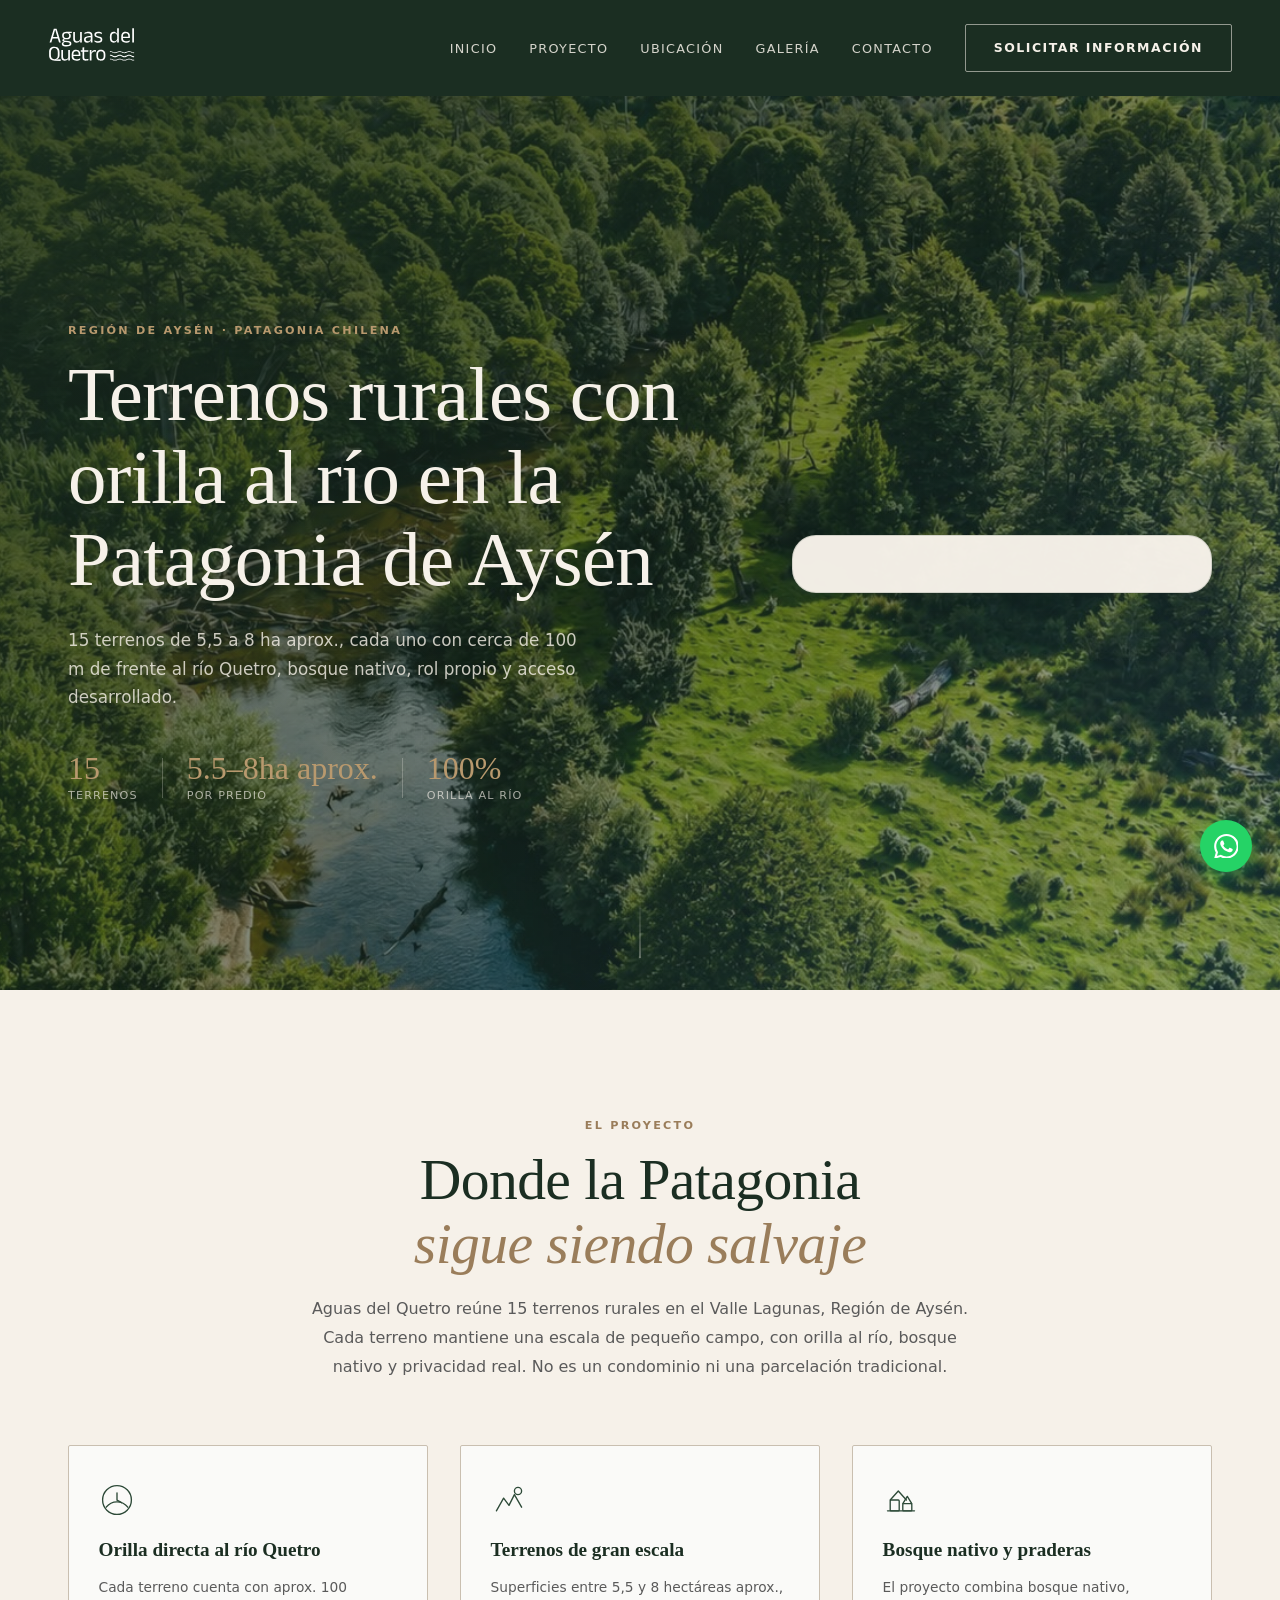
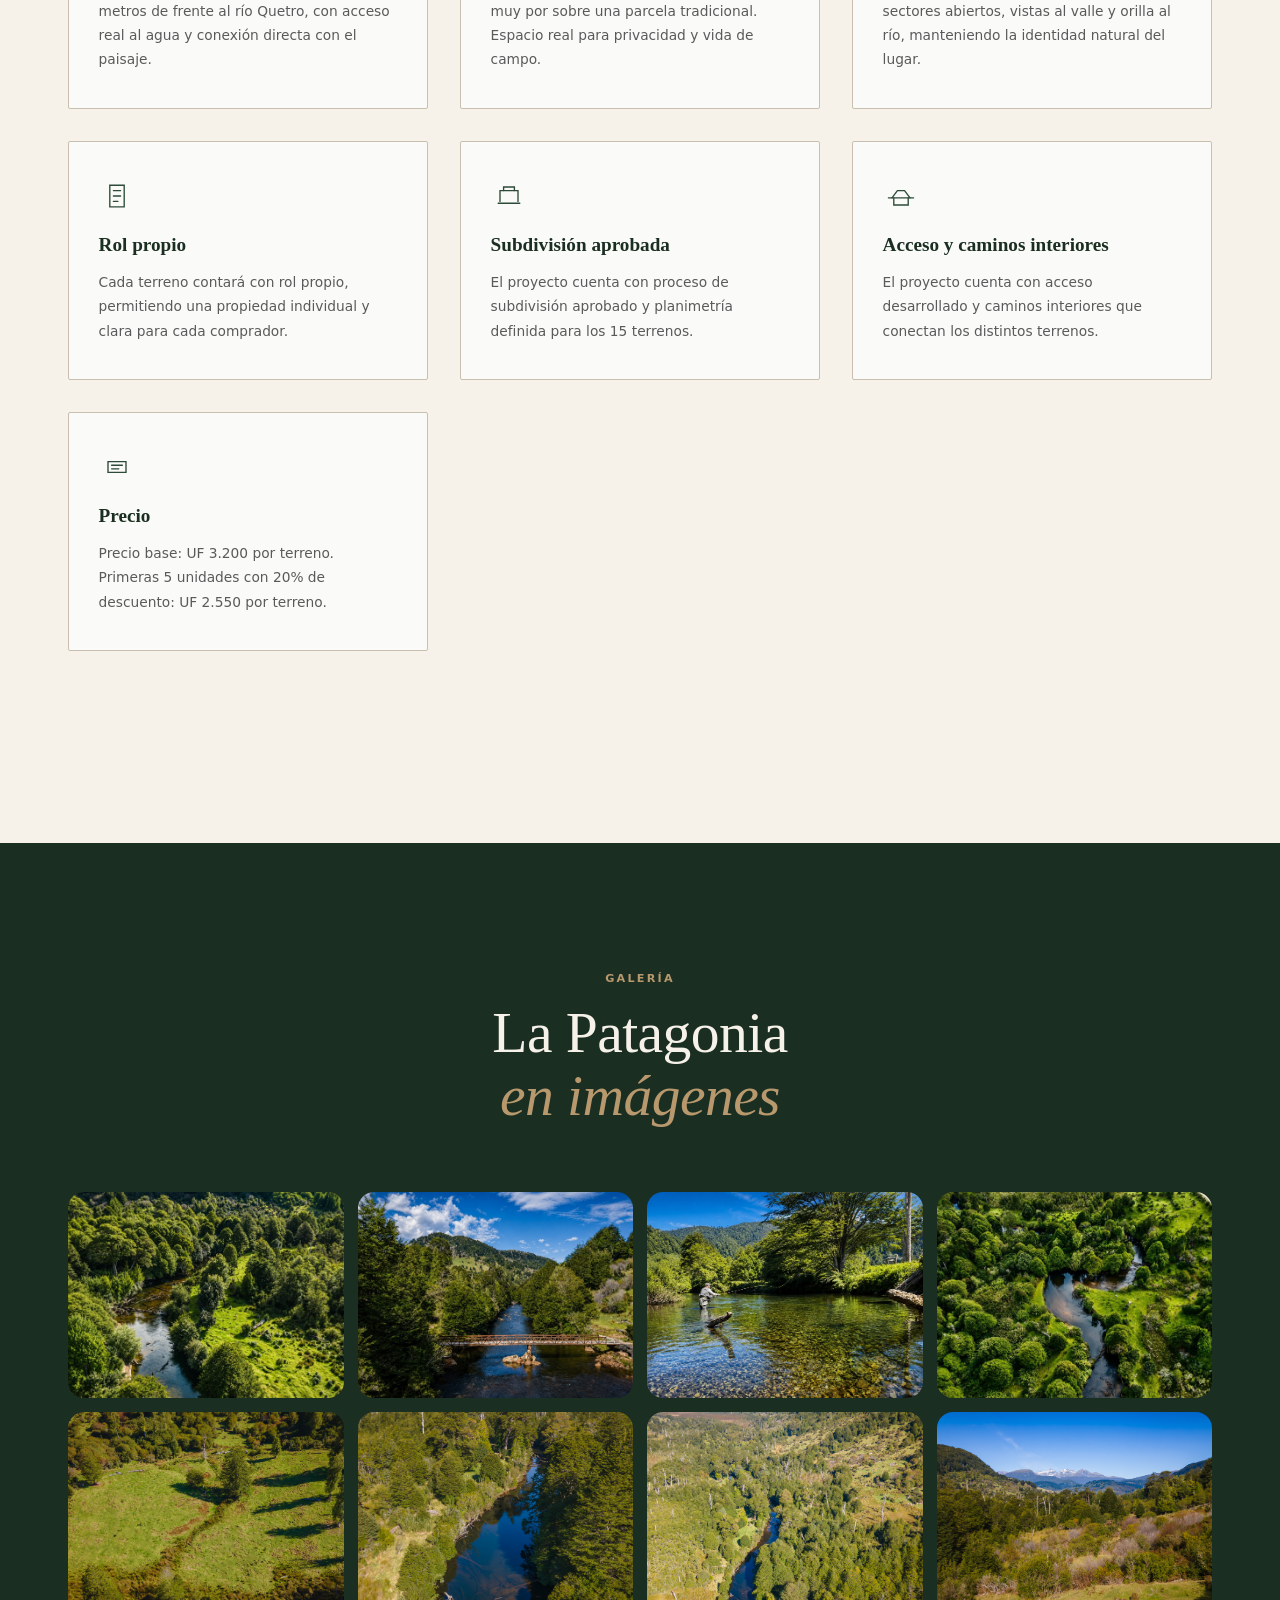
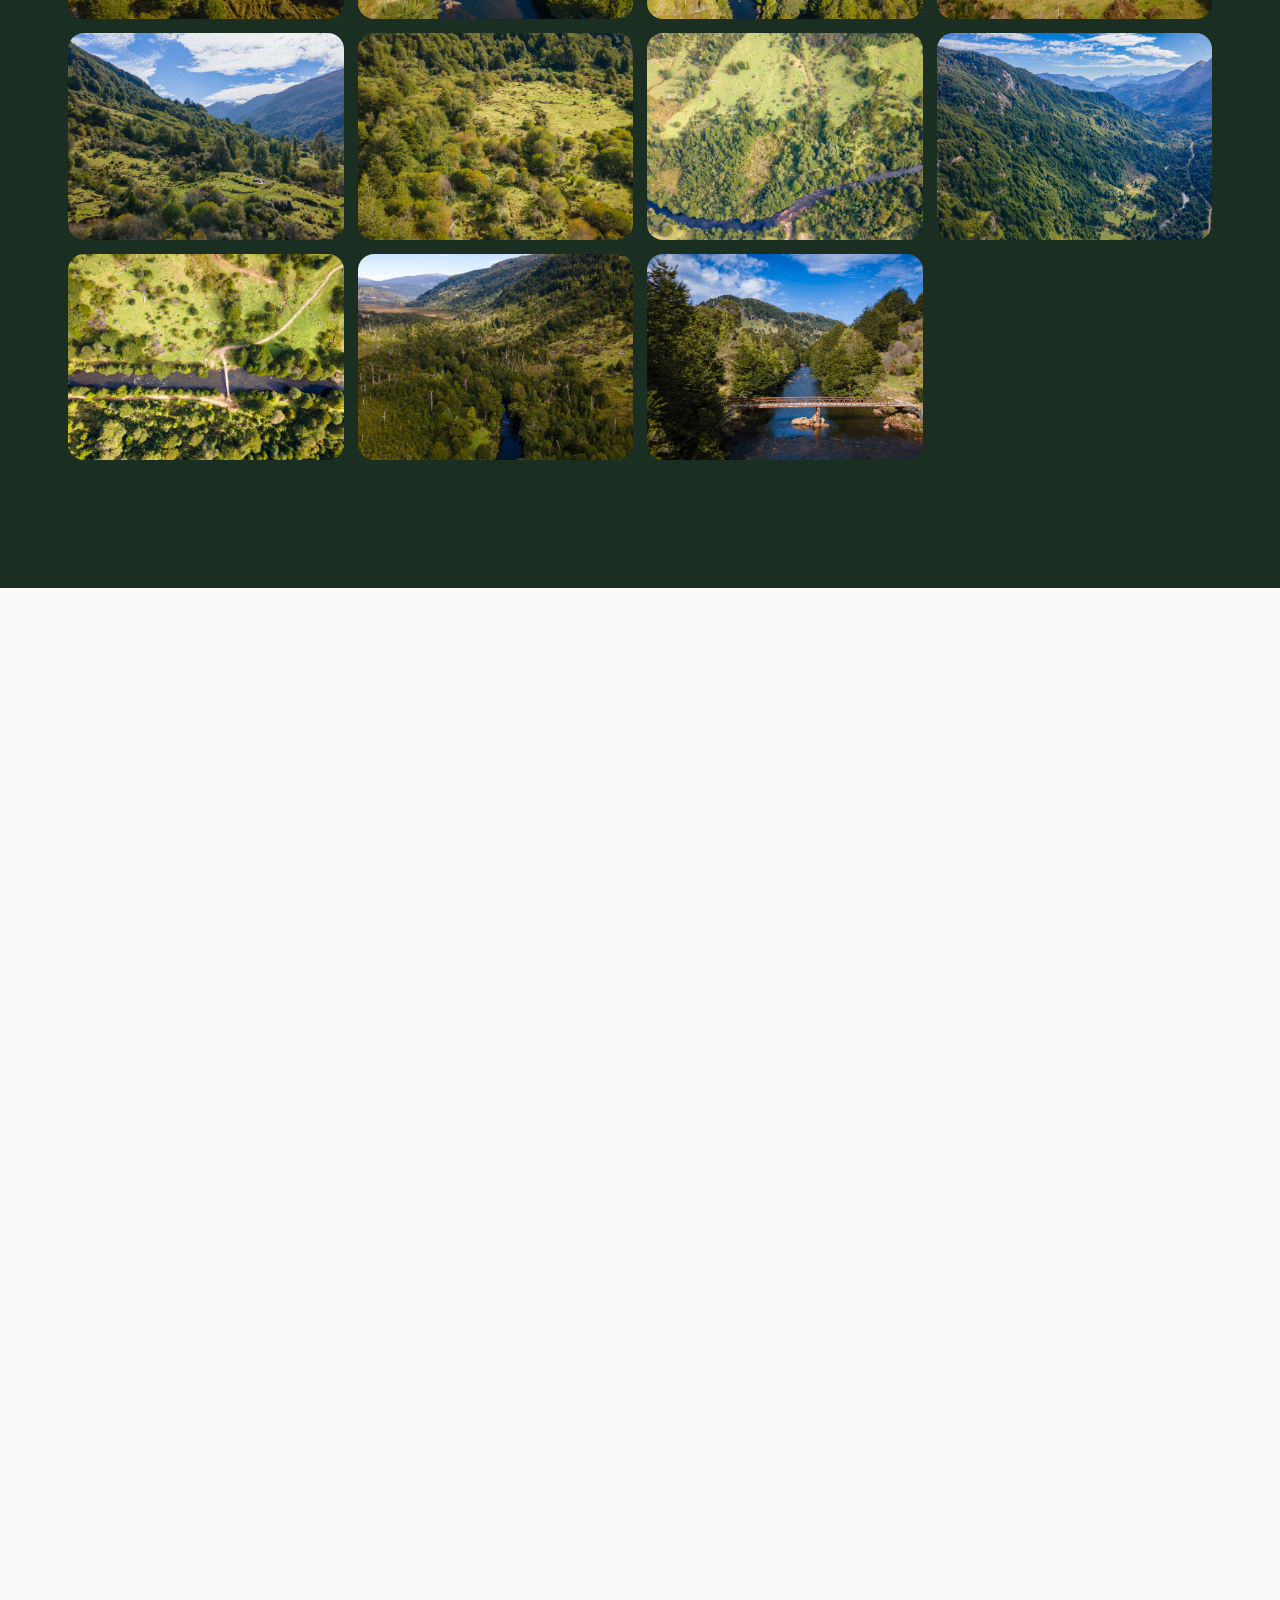
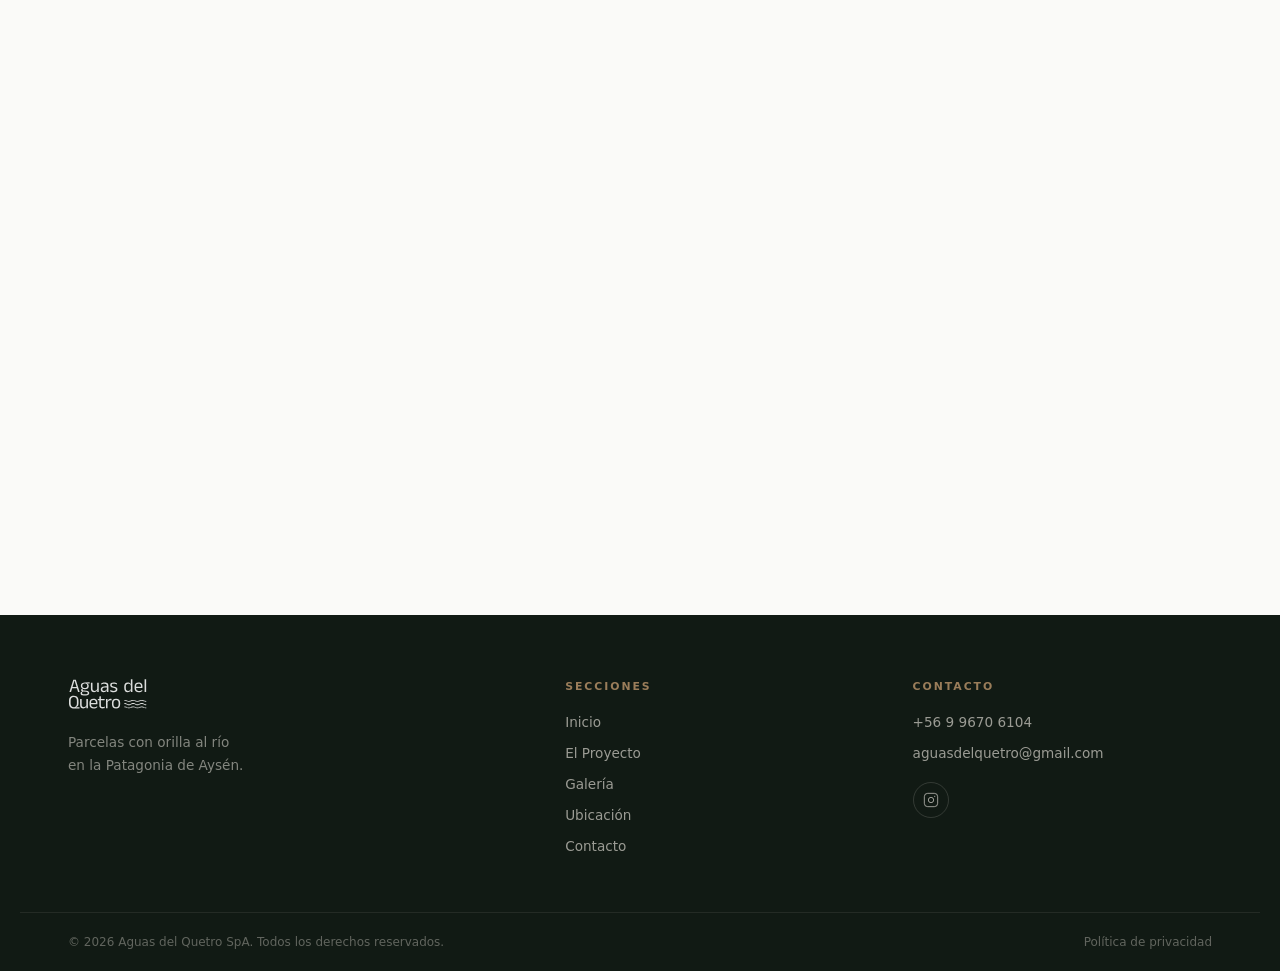
==== commit 7f8b5a24: "Update website footer to remove legal notice and link privacy policy Update index.html to remove "Av" ====
--- a/index.html
+++ b/index.html
@@ -44,4 +44,4 @@
 function prevImg() { currentIdx = (currentIdx - 1 + galleryImages.length) % galleryImages.length; document.querySelector('#aq-lightbox img').src = galleryDir + galleryImages[currentIdx]; }
 
 
-</script></div></div></section><div id="aq-lightbox" class="aq-lightbox" role="dialog" aria-modal="true"><button class="aq-lightbox__close" aria-label="Cerrar" onclick="closeLightbox()">&times;</button><button class="aq-lightbox__nav aq-lightbox__prev" aria-label="Anterior" onclick="prevImg()">&#10094;</button><img src="" alt=""><button class="aq-lightbox__nav aq-lightbox__next" aria-label="Siguiente" onclick="nextImg()">&#10095;</button></div><section id="ubicacion" class="aq-section aq-section--stone"><div class="aq-container"><div class="aq-location"><div class="aq-location__text"><span class="aq-eyebrow aq-eyebrow--dark">Ubicación</span><h2 class="aq-section__h2">En el corazón<br><em>de la Carretera Austral</em></h2><p class="aq-location__p">Ubicado en Valle Lagunas, Región de Aysén, a aprox. 50 km de Coyhaique.</p><ul class="aq-location__list"><li></li><li>Entorno natural con acceso a ríos, lagunas y bosque nativo</li></ul></div><div class="aq-location__map"><iframe src="https://www.lanube360.com/aguasdelquetro/" width="100%" height="600px" title="Recorrido Virtual Aguas del Quetro" style="border:none;"></iframe></div></div></div></section><section id="contacto" class="aq-cta"><div class="aq-cta-bg" style="background-image:url(https://images.unsplash.com/photo-1518623489648-a173ef7824f3?w=1600&q=80)"></div><div class="aq-cta-overlay"></div><div class="aq-container aq-cta__inner"><div class="aq-cta__text"><span class="aq-eyebrow">Precio de lanzamiento</span><h2 class="aq-cta__h2">Solo las primeras 5 unidades<br>disponibles con precio de<br><em>lanzamiento</em></h2><p class="aq-cta__sub">La demanda por tierra patagónica con frente al río no espera. Agenda una visita y vive la experiencia antes de decidir. Nuestro equipo te guía en cada paso, desde el primer contacto hasta la escritura.</p></div><div class="aq-cta__form"><div class="aq-hubspot-panel aq-hubspot-panel--dark"><script src="https://js.hsforms.net/forms/embed/51481503.js" defer></script><div class="hs-form-frame" data-region="na1" data-form-id="7f82444f-5c51-42e7-8886-f1cf18c47678" data-portal-id="51481503"></div></div></div></div></section><footer class="aq-footer"><div class="aq-container aq-footer__inner"><div class="aq-footer__brand"><img src="./Aguas del Quetro _ Parcelas con Orilla al Río en Aysén_files/logo-aguas-del-quetro.svg" alt="Aguas del Quetro" class="aq-footer__logo"><p class="aq-footer__tagline">Parcelas con orilla al río<br>en la Patagonia de Aysén.</p></div><nav class="aq-footer__nav"><span class="aq-footer__nav-title">Secciones</span><a href="#inicio">Inicio</a><a href="#proyecto">El Proyecto</a><a href="#galeria">Galería</a><a href="#ubicacion">Ubicación</a><a href="#contacto">Contacto</a></nav><div class="aq-footer__contact"><span class="aq-footer__nav-title">Contacto</span><a href="tel:+56900000000">+56 9 9670 6104</a><a href="mailto:contacto@aguasdelquetro.cl">aguasdelquetro@gmail.com</a><div class="aq-footer__social"><a href="https://www.instagram.com/aguas_del_quetro/" aria-label="Instagram" rel="noopener noreferrer"><svg viewBox="0 0 24 24" fill="none" stroke="currentColor" stroke-width="1.5"><rect x="2" y="2" width="20" height="20" rx="5"></rect><circle cx="12" cy="12" r="4"></circle><circle cx="17.5" cy="6.5" r="1" fill="currentColor" stroke="none"></circle></svg></a></a></div></div></div><div class="aq-footer__bottom"><div class="aq-container"><span>© <!-- -->2026<!-- --> Aguas del Quetro SpA. Todos los derechos reservados.</span><span class="aq-footer__legal"><a href="https://deluxe-belekoy-923746.netlify.app/#">Aviso legal</a> · <a href="https://deluxe-belekoy-923746.netlify.app/#">Política de privacidad</a></span></div></div></footer><a href="https://wa.me/+56996706104?text=Hola,%20me%20interesa%20saber%20m%C3%A1s%20sobre%20las%20parcelas%20de%20Aguas%20del%20Quetro" class="aq-whatsapp" target="_blank" rel="noopener noreferrer" aria-label="Contactar por WhatsApp"><svg viewBox="0 0 24 24" fill="currentColor"><path d="M17.472 14.382c-.297-.149-1.758-.867-2.03-.967-.273-.099-.471-.148-.67.15-.197.297-.767.966-.94 1.164-.173.199-.347.223-.644.075-.297-.15-1.255-.463-2.39-1.475-.883-.788-1.48-1.761-1.653-2.059-.173-.297-.018-.458.13-.606.134-.133.298-.347.446-.52.149-.174.198-.298.298-.497.099-.198.05-.371-.025-.52-.075-.149-.669-1.612-.916-2.207-.242-.579-.487-.5-.669-.51-.173-.008-.371-.01-.57-.01-.198 0-.52.074-.792.372-.272.297-1.04 1.016-1.04 2.479 0 1.462 1.065 2.875 1.213 3.074.149.198 2.096 3.2 5.077 4.487.709.306 1.262.489 1.694.625.712.227 1.36.195 1.871.118.571-.085 1.758-.719 2.006-1.413.248-.694.248-1.289.173-1.413-.074-.124-.272-.198-.57-.347m-5.421 7.403h-.004a9.87 9.87 0 01-5.031-1.378l-.361-.214-3.741.982.998-3.648-.235-.374a9.86 9.86 0 01-1.51-5.26c.001-5.45 4.436-9.884 9.888-9.884 2.64 0 5.122 1.03 6.988 2.898a9.825 9.825 0 012.893 6.994c-.003 5.45-4.437 9.884-9.885 9.884m8.413-18.297A11.815 11.815 0 0012.05 0C5.495 0 .16 5.335.157 11.892c0 2.096.547 4.142 1.588 5.945L.057 24l6.305-1.654a11.882 11.882 0 005.683 1.448h.005c6.554 0 11.89-5.335 11.893-11.893a11.821 11.821 0 00-3.48-8.413z"></path></svg><span class="aq-whatsapp__tooltip">Escríbenos por WhatsApp</span></a></div><!--/$--><script type="module" defer src="assets/index-CsqNxQKg.js"></script><script>document.addEventListener("DOMContentLoaded",()=>{const sections=document.querySelectorAll("section");const observer=new IntersectionObserver((entries)=>{entries.forEach(entry=>{if(entry.isIntersecting){entry.target.classList.add("visible")}})},{threshold:.15});sections.forEach(section=>{section.classList.add("hidden-section");observer.observe(section)});document.getElementById("aq-lightbox").addEventListener("click",e=>{if(e.target.id==="aq-lightbox")closeLightbox()});document.addEventListener("keydown",e=>{if(!document.getElementById("aq-lightbox").classList.contains("active"))return;if(e.key==="Escape")closeLightbox();if(e.key==="ArrowRight")nextImg();if(e.key==="ArrowLeft")prevImg()})});</script></body></html>
+</script></div></div></section><div id="aq-lightbox" class="aq-lightbox" role="dialog" aria-modal="true"><button class="aq-lightbox__close" aria-label="Cerrar" onclick="closeLightbox()">&times;</button><button class="aq-lightbox__nav aq-lightbox__prev" aria-label="Anterior" onclick="prevImg()">&#10094;</button><img src="" alt=""><button class="aq-lightbox__nav aq-lightbox__next" aria-label="Siguiente" onclick="nextImg()">&#10095;</button></div><section id="ubicacion" class="aq-section aq-section--stone"><div class="aq-container"><div class="aq-location"><div class="aq-location__text"><span class="aq-eyebrow aq-eyebrow--dark">Ubicación</span><h2 class="aq-section__h2">En el corazón<br><em>de la Carretera Austral</em></h2><p class="aq-location__p">Ubicado en Valle Lagunas, Región de Aysén, a aprox. 50 km de Coyhaique.</p><ul class="aq-location__list"><li></li><li>Entorno natural con acceso a ríos, lagunas y bosque nativo</li></ul></div><div class="aq-location__map"><iframe src="https://www.lanube360.com/aguasdelquetro/" width="100%" height="600px" title="Recorrido Virtual Aguas del Quetro" style="border:none;"></iframe></div></div></div></section><section id="contacto" class="aq-cta"><div class="aq-cta-bg" style="background-image:url(https://images.unsplash.com/photo-1518623489648-a173ef7824f3?w=1600&q=80)"></div><div class="aq-cta-overlay"></div><div class="aq-container aq-cta__inner"><div class="aq-cta__text"><span class="aq-eyebrow">Precio de lanzamiento</span><h2 class="aq-cta__h2">Solo las primeras 5 unidades<br>disponibles con precio de<br><em>lanzamiento</em></h2><p class="aq-cta__sub">La demanda por tierra patagónica con frente al río no espera. Agenda una visita y vive la experiencia antes de decidir. Nuestro equipo te guía en cada paso, desde el primer contacto hasta la escritura.</p></div><div class="aq-cta__form"><div class="aq-hubspot-panel aq-hubspot-panel--dark"><script src="https://js.hsforms.net/forms/embed/51481503.js" defer></script><div class="hs-form-frame" data-region="na1" data-form-id="7f82444f-5c51-42e7-8886-f1cf18c47678" data-portal-id="51481503"></div></div></div></div></section><footer class="aq-footer"><div class="aq-container aq-footer__inner"><div class="aq-footer__brand"><img src="./Aguas del Quetro _ Parcelas con Orilla al Río en Aysén_files/logo-aguas-del-quetro.svg" alt="Aguas del Quetro" class="aq-footer__logo"><p class="aq-footer__tagline">Parcelas con orilla al río<br>en la Patagonia de Aysén.</p></div><nav class="aq-footer__nav"><span class="aq-footer__nav-title">Secciones</span><a href="#inicio">Inicio</a><a href="#proyecto">El Proyecto</a><a href="#galeria">Galería</a><a href="#ubicacion">Ubicación</a><a href="#contacto">Contacto</a></nav><div class="aq-footer__contact"><span class="aq-footer__nav-title">Contacto</span><a href="tel:+56900000000">+56 9 9670 6104</a><a href="mailto:contacto@aguasdelquetro.cl">aguasdelquetro@gmail.com</a><div class="aq-footer__social"><a href="https://www.instagram.com/aguas_del_quetro/" aria-label="Instagram" rel="noopener noreferrer"><svg viewBox="0 0 24 24" fill="none" stroke="currentColor" stroke-width="1.5"><rect x="2" y="2" width="20" height="20" rx="5"></rect><circle cx="12" cy="12" r="4"></circle><circle cx="17.5" cy="6.5" r="1" fill="currentColor" stroke="none"></circle></svg></a></a></div></div></div><div class="aq-footer__bottom"><div class="aq-container"><span>© <!-- -->2026<!-- --> Aguas del Quetro SpA. Todos los derechos reservados.</span><span class="aq-footer__legal"><a href="./Aguas%20del%20Quetro%20_%20Parcelas%20con%20Orilla%20al%20R%C3%ADo%20en%20Ays%C3%A9n_files/politica-privacidad.pdf" target="_blank">Política de privacidad</a></span></div></div></footer><a href="https://wa.me/+56996706104?text=Hola,%20me%20interesa%20saber%20m%C3%A1s%20sobre%20las%20parcelas%20de%20Aguas%20del%20Quetro" class="aq-whatsapp" target="_blank" rel="noopener noreferrer" aria-label="Contactar por WhatsApp"><svg viewBox="0 0 24 24" fill="currentColor"><path d="M17.472 14.382c-.297-.149-1.758-.867-2.03-.967-.273-.099-.471-.148-.67.15-.197.297-.767.966-.94 1.164-.173.199-.347.223-.644.075-.297-.15-1.255-.463-2.39-1.475-.883-.788-1.48-1.761-1.653-2.059-.173-.297-.018-.458.13-.606.134-.133.298-.347.446-.52.149-.174.198-.298.298-.497.099-.198.05-.371-.025-.52-.075-.149-.669-1.612-.916-2.207-.242-.579-.487-.5-.669-.51-.173-.008-.371-.01-.57-.01-.198 0-.52.074-.792.372-.272.297-1.04 1.016-1.04 2.479 0 1.462 1.065 2.875 1.213 3.074.149.198 2.096 3.2 5.077 4.487.709.306 1.262.489 1.694.625.712.227 1.36.195 1.871.118.571-.085 1.758-.719 2.006-1.413.248-.694.248-1.289.173-1.413-.074-.124-.272-.198-.57-.347m-5.421 7.403h-.004a9.87 9.87 0 01-5.031-1.378l-.361-.214-3.741.982.998-3.648-.235-.374a9.86 9.86 0 01-1.51-5.26c.001-5.45 4.436-9.884 9.888-9.884 2.64 0 5.122 1.03 6.988 2.898a9.825 9.825 0 012.893 6.994c-.003 5.45-4.437 9.884-9.885 9.884m8.413-18.297A11.815 11.815 0 0012.05 0C5.495 0 .16 5.335.157 11.892c0 2.096.547 4.142 1.588 5.945L.057 24l6.305-1.654a11.882 11.882 0 005.683 1.448h.005c6.554 0 11.89-5.335 11.893-11.893a11.821 11.821 0 00-3.48-8.413z"></path></svg><span class="aq-whatsapp__tooltip">Escríbenos por WhatsApp</span></a></div><!--/$--><script type="module" defer src="assets/index-CsqNxQKg.js"></script><script>document.addEventListener("DOMContentLoaded",()=>{const sections=document.querySelectorAll("section");const observer=new IntersectionObserver((entries)=>{entries.forEach(entry=>{if(entry.isIntersecting){entry.target.classList.add("visible")}})},{threshold:.15});sections.forEach(section=>{section.classList.add("hidden-section");observer.observe(section)});document.getElementById("aq-lightbox").addEventListener("click",e=>{if(e.target.id==="aq-lightbox")closeLightbox()});document.addEventListener("keydown",e=>{if(!document.getElementById("aq-lightbox").classList.contains("active"))return;if(e.key==="Escape")closeLightbox();if(e.key==="ArrowRight")nextImg();if(e.key==="ArrowLeft")prevImg()})});</script></body></html>
--- a/Aguas del Quetro _ Parcelas con Orilla al Río en Aysén_files/index-ChN4D3QT.css
+++ b/Aguas del Quetro _ Parcelas con Orilla al Río en Aysén_files/index-ChN4D3QT.css
@@ -1,4 +1,4 @@
-@layer properties{@supports (((-webkit-hyphens:none)) and (not (margin-trim:inline))) or ((-moz-orient:inline) and (not (color:rgb(from red r g b)))){*,:before,:after,::backdrop{--tw-rotate-x:initial;--tw-rotate-y:initial;--tw-rotate-z:initial;--tw-skew-x:initial;--tw-skew-y:initial;--tw-border-style:solid;--tw-font-weight:initial;--tw-blur:initial;--tw-brightness:initial;--tw-contrast:initial;--tw-grayscale:initial;--tw-hue-rotate:initial;--tw-invert:initial;--tw-opacity:initial;--tw-saturate:initial;--tw-sepia:initial;--tw-drop-shadow:initial;--tw-drop-shadow-color:initial;--tw-drop-shadow-alpha:100%;--tw-drop-shadow-size:initial}}}@layer theme{:root,:host{--font-sans:ui-sans-serif, system-ui, sans-serif, "Apple Color Emoji", "Segoe UI Emoji", "Segoe UI Symbol", "Noto Color Emoji";--font-mono:ui-monospace, SFMono-Regular, Menlo, Monaco, Consolas, "Liberation Mono", "Courier New", monospace;--color-blue-600:oklch(54.6% .245 262.881);--color-gray-600:oklch(44.6% .03 256.802);--spacing:.25rem;--text-2xl:1.5rem;--text-2xl--line-height:calc(2 / 1.5);--text-3xl:1.875rem;--text-3xl--line-height: 1.2 ;--font-weight-bold:700;--radius-lg:.5rem;--radius-2xl:1rem;--ease-out:cubic-bezier(0, 0, .2, 1);--default-font-family:var(--font-sans);--default-mono-font-family:var(--font-mono)}}@layer base{*,:after,:before,::backdrop{box-sizing:border-box;border:0 solid;margin:0;padding:0}::file-selector-button{box-sizing:border-box;border:0 solid;margin:0;padding:0}html,:host{-webkit-text-size-adjust:100%;tab-size:4;line-height:1.5;font-family:var(--default-font-family,ui-sans-serif, system-ui, sans-serif, "Apple Color Emoji", "Segoe UI Emoji", "Segoe UI Symbol", "Noto Color Emoji");font-feature-settings:var(--default-font-feature-settings,normal);font-variation-settings:var(--default-font-variation-settings,normal);-webkit-tap-highlight-color:transparent}hr{height:0;color:inherit;border-top-width:1px}abbr:where([title]){-webkit-text-decoration:underline dotted;text-decoration:underline dotted}h1,h2,h3,h4,h5,h6{font-size:inherit;font-weight:inherit}a{color:inherit;-webkit-text-decoration:inherit;text-decoration:inherit}b,strong{font-weight:bolder}code,kbd,samp,pre{font-family:var(--default-mono-font-family,ui-monospace, SFMono-Regular, Menlo, Monaco, Consolas, "Liberation Mono", "Courier New", monospace);font-feature-settings:var(--default-font-feature-settings,normal);font-variation-settings:var(--default-mono-font-variation-settings,normal);font-size:1em}small{font-size:80%}sub,sup{vertical-align:baseline;font-size:75%;line-height:0;position:relative}sub{bottom:-.25em}sup{top:-.5em}table{text-indent:0;border-color:inherit;border-collapse:collapse}:-moz-focusring{outline:auto}progress{vertical-align:baseline}summary{display:list-item}ol,ul,menu{list-style:none}img,svg,video,canvas,audio,iframe,embed,object{vertical-align:middle;display:block}img,video{max-width:100%;height:auto}button,input,select,optgroup,textarea{font:inherit;font-feature-settings:inherit;font-variation-settings:inherit;letter-spacing:inherit;color:inherit;opacity:1;background-color:#0000;border-radius:0}::file-selector-button{font:inherit;font-feature-settings:inherit;font-variation-settings:inherit;letter-spacing:inherit;color:inherit;opacity:1;background-color:#0000;border-radius:0}:where(select:is([multiple],[size])) optgroup{font-weight:bolder}:where(select:is([multiple],[size])) optgroup option{padding-inline-start:20px}::file-selector-button{margin-inline-end:4px}::placeholder{opacity:1}@supports (not ((-webkit-appearance:-apple-pay-button))) or (contain-intrinsic-size:1px){::placeholder{color:currentColor}@supports (color:color-mix(in lab,red,red)){::placeholder{color:color-mix(in oklab,currentcolor 50%,transparent)}}}textarea{resize:vertical}::-webkit-search-decoration{-webkit-appearance:none}::-webkit-date-and-time-value{min-height:1lh;text-align:inherit}::-webkit-datetime-edit{display:inline-flex}::-webkit-datetime-edit-fields-wrapper{padding:0}::-webkit-datetime-edit{padding-block:0}::-webkit-datetime-edit-year-field{padding-block:0}::-webkit-datetime-edit-month-field{padding-block:0}::-webkit-datetime-edit-day-field{padding-block:0}::-webkit-datetime-edit-hour-field{padding-block:0}::-webkit-datetime-edit-minute-field{padding-block:0}::-webkit-datetime-edit-second-field{padding-block:0}::-webkit-datetime-edit-millisecond-field{padding-block:0}::-webkit-datetime-edit-meridiem-field{padding-block:0}::-webkit-calendar-picker-indicator{line-height:1}:-moz-ui-invalid{box-shadow:none}button,input:where([type=button],[type=reset],[type=submit]){appearance:button}::file-selector-button{appearance:button}::-webkit-inner-spin-button{height:auto}::-webkit-outer-spin-button{height:auto}[hidden]:where(:not([hidden=until-found])){display:none!important}}@layer components;@layer utilities{.static{position:static}.mb-2{margin-bottom:calc(var(--spacing) * 2)}.mb-4{margin-bottom:calc(var(--spacing) * 4)}.mb-6{margin-bottom:calc(var(--spacing) * 6)}.flex{display:flex}.grid{display:grid}.hidden{display:none}.inline-block{display:inline-block}.w-full{width:100%}.transform{transform:var(--tw-rotate-x,) var(--tw-rotate-y,) var(--tw-rotate-z,) var(--tw-skew-x,) var(--tw-skew-y,)}.flex-col{flex-direction:column}.items-center{align-items:center}.justify-between{justify-content:space-between}.gap-8{gap:calc(var(--spacing) * 8)}.rounded-2xl{border-radius:var(--radius-2xl)}.rounded-lg{border-radius:var(--radius-lg)}.border{border-style:var(--tw-border-style);border-width:1px}.object-cover{object-fit:cover}.p-5{padding:calc(var(--spacing) * 5)}.p-8{padding:calc(var(--spacing) * 8)}.px-6{padding-inline:calc(var(--spacing) * 6)}.py-2{padding-block:calc(var(--spacing) * 2)}.text-2xl{font-size:var(--text-2xl);line-height:var(--tw-leading,var(--text-2xl--line-height))}.text-3xl{font-size:var(--text-3xl);line-height:var(--tw-leading,var(--text-3xl--line-height))}.font-bold{--tw-font-weight:var(--font-weight-bold);font-weight:var(--font-weight-bold)}.text-blue-600{color:var(--color-blue-600)}.text-gray-600{color:var(--color-gray-600)}.filter{filter:var(--tw-blur,) var(--tw-brightness,) var(--tw-contrast,) var(--tw-grayscale,) var(--tw-hue-rotate,) var(--tw-invert,) var(--tw-saturate,) var(--tw-sepia,) var(--tw-drop-shadow,)}@media(min-width:48rem){.md\:w-\[45\%\]{width:45%}.md\:w-\[55\%\]{width:55%}.md\:flex-row{flex-direction:row}}}:root{--c-forest:#1b2e22;--c-forest-mid:#2d4a38;--c-river:#2b5265;--c-stone:#e8e0d4;--c-stone-mid:#c9bfb0;--c-cream:#f6f1e9;--c-gold:#9a7d5a;--c-gold-light:#b8996e;--c-text:#1e1e1e;--c-text-mid:#5a5a5a;--c-white:#fafaf8;--ff-display:"Cormorant Garamond", Georgia, serif;--ff-body:"Jost", system-ui, sans-serif;--ease-out:cubic-bezier(.22, 1, .36, 1);--ease-in-out:cubic-bezier(.65, 0, .35, 1)}*,:before,:after{box-sizing:border-box;margin:0;padding:0}html{scroll-behavior:smooth;font-size:16px}body{font-family:var(--ff-body);color:var(--c-text);background:var(--c-white);-webkit-font-smoothing:antialiased}
+@layer properties{@supports (((-webkit-hyphens:none)) and (not (margin-trim:inline))) or ((-moz-orient:inline) and (not (color:rgb(from red r g b)))){*,:before,:after,::backdrop{--tw-rotate-x:initial;--tw-rotate-y:initial;--tw-rotate-z:initial;--tw-skew-x:initial;--tw-skew-y:initial;--tw-border-style:solid;--tw-font-weight:initial;--tw-blur:initial;--tw-brightness:initial;--tw-contrast:initial;--tw-grayscale:initial;--tw-hue-rotate:initial;--tw-invert:initial;--tw-opacity:initial;--tw-saturate:initial;--tw-sepia:initial;--tw-drop-shadow:initial;--tw-drop-shadow-color:initial;--tw-drop-shadow-alpha:100%;--tw-drop-shadow-size:initial}}}@layer theme{:root,:host{--font-sans:ui-sans-serif, system-ui, sans-serif, "Apple Color Emoji", "Segoe UI Emoji", "Segoe UI Symbol", "Noto Color Emoji";--font-mono:ui-monospace, SFMono-Regular, Menlo, Monaco, Consolas, "Liberation Mono", "Courier New", monospace;--color-blue-600:oklch(54.6% .245 262.881);--color-gray-600:oklch(44.6% .03 256.802);--spacing:.25rem;--text-2xl:1.5rem;--text-2xl--line-height:calc(2 / 1.5);--text-3xl:1.875rem;--text-3xl--line-height: 1.2 ;--font-weight-bold:700;--radius-lg:.5rem;--radius-2xl:1rem;--ease-out:cubic-bezier(0, 0, .2, 1);--default-font-family:var(--font-sans);--default-mono-font-family:var(--font-mono)}}@layer base{*,:after,:before,::backdrop{box-sizing:border-box;border:0 solid;margin:0;padding:0}::file-selector-button{box-sizing:border-box;border:0 solid;margin:0;padding:0}html,:host{-webkit-text-size-adjust:100%;tab-size:4;line-height:1.5;font-family:var(--default-font-family,ui-sans-serif, system-ui, sans-serif, "Apple Color Emoji", "Segoe UI Emoji", "Segoe UI Symbol", "Noto Color Emoji");font-feature-settings:var(--default-font-feature-settings,normal);font-variation-settings:var(--default-font-variation-settings,normal);-webkit-tap-highlight-color:transparent}hr{height:0;color:inherit;border-top-width:1px}abbr:where([title]){-webkit-text-decoration:underline dotted;text-decoration:underline dotted}h1,h2,h3,h4,h5,h6{font-size:inherit;font-weight:inherit}a{color:inherit;-webkit-text-decoration:inherit;text-decoration:inherit}b,strong{font-weight:bolder}code,kbd,samp,pre{font-family:var(--default-mono-font-family,ui-monospace, SFMono-Regular, Menlo, Monaco, Consolas, "Liberation Mono", "Courier New", monospace);font-feature-settings:var(--default-mono-font-feature-settings,normal);font-variation-settings:var(--default-mono-font-variation-settings,normal);font-size:1em}small{font-size:80%}sub,sup{vertical-align:baseline;font-size:75%;line-height:0;position:relative}sub{bottom:-.25em}sup{top:-.5em}table{text-indent:0;border-color:inherit;border-collapse:collapse}:-moz-focusring{outline:auto}progress{vertical-align:baseline}summary{display:list-item}ol,ul,menu{list-style:none}img,svg,video,canvas,audio,iframe,embed,object{vertical-align:middle;display:block}img,video{max-width:100%;height:auto}button,input,select,optgroup,textarea{font:inherit;font-feature-settings:inherit;font-variation-settings:inherit;letter-spacing:inherit;color:inherit;opacity:1;background-color:#0000;border-radius:0}::file-selector-button{font:inherit;font-feature-settings:inherit;font-variation-settings:inherit;letter-spacing:inherit;color:inherit;opacity:1;background-color:#0000;border-radius:0}:where(select:is([multiple],[size])) optgroup{font-weight:bolder}:where(select:is([multiple],[size])) optgroup option{padding-inline-start:20px}::file-selector-button{margin-inline-end:4px}::placeholder{opacity:1}@supports (not ((-webkit-appearance:-apple-pay-button))) or (contain-intrinsic-size:1px){::placeholder{color:currentColor}@supports (color:color-mix(in lab,red,red)){::placeholder{color:color-mix(in oklab,currentcolor 50%,transparent)}}}textarea{resize:vertical}::-webkit-search-decoration{-webkit-appearance:none}::-webkit-date-and-time-value{min-height:1lh;text-align:inherit}::-webkit-datetime-edit{display:inline-flex}::-webkit-datetime-edit-fields-wrapper{padding:0}::-webkit-datetime-edit{padding-block:0}::-webkit-datetime-edit-year-field{padding-block:0}::-webkit-datetime-edit-month-field{padding-block:0}::-webkit-datetime-edit-day-field{padding-block:0}::-webkit-datetime-edit-hour-field{padding-block:0}::-webkit-datetime-edit-minute-field{padding-block:0}::-webkit-datetime-edit-second-field{padding-block:0}::-webkit-datetime-edit-millisecond-field{padding-block:0}::-webkit-datetime-edit-meridiem-field{padding-block:0}::-webkit-calendar-picker-indicator{line-height:1}:-moz-ui-invalid{box-shadow:none}button,input:where([type=button],[type=reset],[type=submit]){appearance:button}::file-selector-button{appearance:button}::-webkit-inner-spin-button{height:auto}::-webkit-outer-spin-button{height:auto}[hidden]:where(:not([hidden=until-found])){display:none!important}}@layer components;@layer utilities{.static{position:static}.mb-2{margin-bottom:calc(var(--spacing) * 2)}.mb-4{margin-bottom:calc(var(--spacing) * 4)}.mb-6{margin-bottom:calc(var(--spacing) * 6)}.flex{display:flex}.grid{display:grid}.hidden{display:none}.inline-block{display:inline-block}.w-full{width:100%}.transform{transform:var(--tw-rotate-x,) var(--tw-rotate-y,) var(--tw-rotate-z,) var(--tw-skew-x,) var(--tw-skew-y,)}.flex-col{flex-direction:column}.items-center{align-items:center}.justify-between{justify-content:space-between}.gap-8{gap:calc(var(--spacing) * 8)}.rounded-2xl{border-radius:var(--radius-2xl)}.rounded-lg{border-radius:var(--radius-lg)}.border{border-style:var(--tw-border-style);border-width:1px}.object-cover{object-fit:cover}.p-5{padding:calc(var(--spacing) * 5)}.p-8{padding:calc(var(--spacing) * 8)}.px-6{padding-inline:calc(var(--spacing) * 6)}.py-2{padding-block:calc(var(--spacing) * 2)}.text-2xl{font-size:var(--text-2xl);line-height:var(--tw-leading,var(--text-2xl--line-height))}.text-3xl{font-size:var(--text-3xl);line-height:var(--tw-leading,var(--text-3xl--line-height))}.font-bold{--tw-font-weight:var(--font-weight-bold);font-weight:var(--font-weight-bold)}.text-blue-600{color:var(--color-blue-600)}.text-gray-600{color:var(--color-gray-600)}.filter{filter:var(--tw-blur,) var(--tw-brightness,) var(--tw-contrast,) var(--tw-grayscale,) var(--tw-hue-rotate,) var(--tw-invert,) var(--tw-saturate,) var(--tw-sepia,) var(--tw-drop-shadow,)}@media(min-width:48rem){.md\:w-\[45\%\]{width:45%}.md\:w-\[55\%\]{width:55%}.md\:flex-row{flex-direction:row}}}:root{--c-forest:#1b2e22;--c-forest-mid:#2d4a38;--c-river:#2b5265;--c-stone:#e8e0d4;--c-stone-mid:#c9bfb0;--c-cream:#f6f1e9;--c-gold:#9a7d5a;--c-gold-light:#b8996e;--c-text:#1e1e1e;--c-text-mid:#5a5a5a;--c-white:#fafaf8;--ff-display:"Cormorant Garamond", Georgia, serif;--ff-body:"Jost", system-ui, sans-serif;--ease-out:cubic-bezier(.22, 1, .36, 1);--ease-in-out:cubic-bezier(.65, 0, .35, 1)}*,:before,:after{box-sizing:border-box;margin:0;padding:0}html{scroll-behavior:smooth;font-size:16px}body{font-family:var(--ff-body);color:var(--c-text);background:var(--c-white);-webkit-font-smoothing:antialiased;overflow-x:hidden}.aq-root{position:relative}.aq-container{width:100%;max-width:1240px;margin:0 auto;padding:0 clamp(1.25rem,5vw,3rem)}.aq-eyebrow{font-family:var(--ff-body);letter-spacing:.2em;text-transform:uppercase;color:var(--c-gold-light);margin-bottom:.85rem;font-size:.7rem;font-weight:600;display:block}.aq-eyebrow--dark{color:var(--c-gold)}.aq-reveal{opacity:0;transition:opacity .75s var(--ease-out),transform .75s var(--ease-out);transform:translateY(28px)}.aq-reveal.aq-visible{opacity:1;transform:translateY(0)}.aq-nav{z-index:100;transition:background .4s var(--ease-out),padding .3s;align-items:center;gap:2rem;padding:1.5rem clamp(1.25rem,5vw,3rem);display:flex;position:fixed;top:0;left:0;right:0}.aq-nav--scrolled{-webkit-backdrop-filter:blur(12px);backdrop-filter:blur(12px);background:#1b2e22f7;padding-top:.9rem;padding-bottom:.9rem;box-shadow:0 1px 20px #0000002e}.aq-nav__logo{flex-shrink:0;margin-right:auto}.aq-nav__logo-img{filter:invert()brightness(2);width:auto;height:40px;transition:opacity .2s}.aq-nav__logo-img:hover{opacity:.82}.aq-nav__links{gap:2rem;list-style:none;display:flex}.aq-nav__link{font-family:var(--ff-body);letter-spacing:.1em;text-transform:uppercase;color:#f6f1e9d9;font-size:.8rem;font-weight:500;text-decoration:none;transition:color .2s}.aq-nav__link:hover{color:var(--c-gold-light)}.aq-nav__cta{flex-shrink:0}.aq-nav__hamburger{cursor:pointer;background:0 0;border:none;flex-direction:column;gap:5px;padding:4px;display:none}.aq-nav__hamburger span{background:var(--c-cream);width:24px;height:1.5px;display:block}.aq-nav__mobile{background:var(--c-forest);z-index:99;justify-content:center;align-items:center;display:flex;position:fixed;inset:0}.aq-nav__mobile ul{text-align:center;flex-direction:column;gap:2rem;list-style:none;display:flex}.aq-nav__mobile-link{font-family:var(--ff-display);color:var(--c-cream);letter-spacing:.05em;font-size:2rem;font-weight:400;text-decoration:none;transition:color .2s}.aq-nav__mobile-link:hover{color:var(--c-gold-light)}.aq-nav__mobile-cta{margin-top:.5rem}@media(max-width:900px){.aq-nav__links,.aq-nav__cta{display:none}.aq-nav__hamburger{display:flex}}.aq-btn{font-family:var(--ff-body);letter-spacing:.12em;text-transform:uppercase;cursor:pointer;transition:all .25s var(--ease-out);white-space:nowrap;border:none;border-radius:2px;justify-content:center;align-items:center;gap:.5rem;padding:.85rem 1.75rem;font-size:.78rem;font-weight:600;text-decoration:none;display:inline-flex}.aq-btn--outline{color:var(--c-cream);background:0 0;border:1px solid #f6f1e98c}.aq-btn--outline:hover{border-color:var(--c-cream);background:#f6f1e91a}.aq-btn--gold{background:var(--c-gold);color:var(--c-cream)}.aq-btn--gold:hover{background:var(--c-gold-light);transform:translateY(-1px);box-shadow:0 8px 24px #9a7d5a59}.aq-btn--forest{background:var(--c-forest);color:var(--c-cream)}.aq-btn--forest:hover{background:var(--c-forest-mid);transform:translateY(-1px)}.aq-btn--full{width:100%}.aq-hero{align-items:center;min-height:100svh;display:flex;position:relative;overflow:hidden}.aq-hero-bg-wrap{position:absolute;inset:0;overflow:hidden}.aq-hero-bg{will-change:transform;background-position:50% 30%;background-size:cover;position:absolute;inset:-10%}.aq-hero-overlay{background:linear-gradient(135deg,#1b2e22d1,#1b2e228c,#2b526573);position:absolute;inset:0}.aq-hero__inner{z-index:2;grid-template-columns:1fr 420px;align-items:center;gap:4rem;width:100%;max-width:1240px;margin:0 auto;padding:8rem clamp(1.25rem,5vw,3rem) 5rem;display:grid;position:relative}.aq-hero__text{color:var(--c-cream);animation:fadeUp 1s var(--ease-out) .2s both}.aq-hero__h1{font-family:var(--ff-display);letter-spacing:-.01em;color:var(--c-cream);margin-bottom:1.5rem;font-size:clamp(2.8rem,6vw,5.2rem);font-weight:400;line-height:1.08}.aq-hero__h1 em{color:var(--c-gold-light);font-style:italic}.aq-hero__sub{color:#f6f1e9cc;max-width:520px;margin-bottom:2.5rem;font-size:1.05rem;font-weight:300;line-height:1.7}.aq-hero__stats{flex-wrap:wrap;align-items:center;gap:1.5rem;display:flex}.aq-hero__stat{flex-direction:column;display:flex}.aq-hero__stat-num{font-family:var(--ff-display);color:var(--c-gold-light);font-size:2rem;font-weight:500;line-height:1}.aq-hero__stat-label{letter-spacing:.1em;text-transform:uppercase;color:#f6f1e9a6;margin-top:.25rem;font-size:.7rem;font-weight:500}.aq-hero__stat-divider{background:#f6f1e940;width:1px;height:40px}.aq-hero__form-wrap{animation:fadeUp 1s var(--ease-out) .45s both}.aq-hero__scroll{z-index:3;position:absolute;bottom:2rem;left:50%;transform:translate(-50%)}.aq-hero__scroll span{background:linear-gradient(#0000,#f6f1e999);width:1px;height:60px;animation:2s ease-in-out infinite scrollLine;display:block}@keyframes fadeUp{0%{opacity:0;transform:translateY(40px)}to{opacity:1;transform:translateY(0)}}@keyframes scrollLine{0%{opacity:0;transform-origin:top;transform:scaleY(0)}50%{opacity:1}to{opacity:0;transform-origin:top;transform:scaleY(1)}}@media(max-width:900px){.aq-hero__inner{grid-template-columns:1fr;gap:2.5rem;padding-top:6rem}.aq-hero__h1{font-size:clamp(2.4rem,9vw,3.5rem)}}.aq-form{background:#fffffff7;border-radius:4px;padding:2rem;box-shadow:0 24px 64px #00000038,0 4px 12px #0000001a}.aq-form--dark{box-shadow:none;background:#f6f1e912;border:1px solid #f6f1e926}.aq-form__title{font-family:var(--ff-display);color:var(--c-forest);letter-spacing:.01em;margin-bottom:1.25rem;font-size:1.5rem;font-weight:500}.aq-form__grid{grid-template-columns:1fr 1fr;gap:.85rem;margin-bottom:1rem;display:grid}.aq-form__field{flex-direction:column;gap:.3rem;display:flex}.aq-form__field--full{grid-column:1/-1}.aq-input{width:100%;font-family:var(--ff-body);border:1.5px solid var(--c-stone-mid);background:var(--c-white);color:var(--c-text);appearance:none;border-radius:2px;outline:none;padding:.85rem 1rem;font-size:.88rem;transition:border-color .2s,box-shadow .2s}.aq-input:focus{border-color:var(--c-forest-mid);box-shadow:0 0 0 3px #2d4a381f}.aq-input--error{border-color:#c04040}.aq-input--dark{color:var(--c-cream);background:#ffffff0f;border-color:#f6f1e933}.aq-input--dark::placeholder{color:#f6f1e973}.aq-input--dark:focus{border-color:var(--c-gold-light);box-shadow:0 0 0 3px #b8996e26}.aq-input--textarea{resize:vertical;min-height:80px}.aq-form__error{color:#c04040;font-size:.75rem;font-weight:500}.aq-form--success{text-align:center;padding:3rem 2rem}.aq-form__success-icon{color:var(--c-forest-mid);border:2px solid var(--c-forest-mid);border-radius:50%;justify-content:center;align-items:center;width:3rem;height:3rem;margin:0 auto 1rem;font-size:1.25rem;display:flex}.aq-form--dark .aq-form__success-icon{color:var(--c-gold-light);border-color:var(--c-gold-light)}.aq-form__success-title{font-family:var(--ff-display);color:var(--c-forest);margin-bottom:.5rem;font-size:1.6rem;font-weight:500}.aq-form--dark .aq-form__success-title{color:var(--c-cream)}.aq-form__success-text{color:var(--c-text-mid);font-size:.9rem;line-height:1.6}.aq-form--dark .aq-form__success-text{color:#f6f1e9b3}.aq-section{padding:clamp(5rem,10vw,9rem) 0}.aq-section--light{background:var(--c-cream)}.aq-section--dark{background:var(--c-forest)}.aq-section--stone{background:var(--c-stone)}.aq-section__header{text-align:center;max-width:680px;margin:0 auto 4rem}.aq-section__header--light .aq-eyebrow{color:var(--c-gold-light)}.aq-section__h2{font-family:var(--ff-display);letter-spacing:-.01em;color:var(--c-forest);margin-bottom:1.25rem;font-size:clamp(2.2rem,4.5vw,3.6rem);font-weight:400;line-height:1.1}.aq-section__h2--light{color:var(--c-cream)}.aq-section__h2 em{color:var(--c-gold);font-style:italic}.aq-section__h2--light em{color:var(--c-gold-light)}.aq-section__lead{color:var(--c-text-mid);font-size:1rem;font-weight:300;line-height:1.8}.aq-features{grid-template-columns:repeat(3,1fr);gap:2rem;margin-bottom:4rem;display:grid}.aq-feature{background:var(--c-white);border:1px solid var(--c-stone-mid);transition:transform .3s var(--ease-out),box-shadow .3s;border-radius:2px;padding:2.25rem 1.85rem;position:relative;overflow:hidden}.aq-feature:before{content:"";background:linear-gradient(90deg,var(--c-forest-mid),var(--c-gold));height:3px;transition:transform .3s var(--ease-out);transform-origin:0;position:absolute;bottom:0;left:0;right:0;transform:scaleX(0)}.aq-feature:hover{transform:translateY(-4px);box-shadow:0 16px 40px #1b2e221a}.aq-feature:hover:before{transform:scaleX(1)}.aq-feature__icon{width:2.25rem;height:2.25rem;color:var(--c-forest-mid);margin-bottom:1.1rem}.aq-feature__icon svg{width:100%;height:100%}.aq-feature__title{font-family:var(--ff-display);color:var(--c-forest);margin-bottom:.65rem;font-size:1.2rem;font-weight:600}.aq-feature__desc{color:var(--c-text-mid);font-size:.86rem;font-weight:300;line-height:1.75}@media(max-width:900px){.aq-features{grid-template-columns:1fr 1fr}}@media(max-width:600px){.aq-features{grid-template-columns:1fr}}.aq-pricing{flex-direction:column;align-items:center;gap:1.25rem;display:flex}.aq-pricing__card{background:var(--c-forest);text-align:center;border-radius:2px;flex-direction:column;align-items:center;gap:.35rem;padding:2.5rem 3.5rem;display:flex}.aq-pricing__label{letter-spacing:.18em;text-transform:uppercase;color:var(--c-gold-light);font-size:.7rem;font-weight:600}.aq-pricing__price{font-family:var(--ff-display);color:var(--c-cream);font-size:3.5rem;font-weight:500;line-height:1}.aq-pricing__sub{color:#f6f1e999;margin-bottom:1.25rem;font-size:.8rem}.aq-pricing__note{color:var(--c-text-mid);text-align:center;max-width:480px;font-size:.78rem;line-height:1.7}.aq-gallery{grid-template-rows:240px 240px;grid-template-columns:repeat(4,1fr);gap:.65rem;display:grid}.aq-gallery__item{cursor:pointer;border-radius:2px;position:relative;overflow:hidden}.aq-gallery__item--wide{grid-column:span 2}.aq-gallery__item--tall{grid-row:span 2}.aq-gallery__item img{object-fit:cover;width:100%;height:100%;transition:transform .6s var(--ease-out)}.aq-gallery__item:hover img{transform:scale(1.06)}.aq-gallery__overlay{opacity:0;background:#1b2e2266;justify-content:center;align-items:center;transition:opacity .3s;display:flex;position:absolute;inset:0}.aq-gallery__item:hover .aq-gallery__overlay{opacity:1}@media(max-width:768px){.aq-gallery{grid-template-rows:auto;grid-template-columns:1fr 1fr}.aq-gallery__item--wide,.aq-gallery__item--tall{grid-area:span 1/span 1}.aq-gallery__item{height:180px}}.aq-lightbox{z-index:200;background:#0c120ef0;justify-content:center;align-items:center;padding:2rem;animation:.25s fadeIn;display:flex;position:fixed;inset:0}.aq-lightbox img{object-fit:contain;border-radius:2px;max-width:100%;max-height:90vh}.aq-lightbox__close{color:#f6f1e9b3;cursor:pointer;background:0 0;border:none;font-size:1.5rem;transition:color .2s;position:absolute;top:1.5rem;right:1.5rem}.aq-lightbox__close:hover{color:var(--c-cream)}@keyframes fadeIn{0%{opacity:0}to{opacity:1}}.aq-location{grid-template-columns:1fr 1fr;align-items:start;gap:5rem;display:grid}.aq-location__p{color:var(--c-text-mid);margin-bottom:1.75rem;font-size:1rem;font-weight:300;line-height:1.8}.aq-location__p strong{color:var(--c-forest);font-weight:600}.aq-location__list{flex-direction:column;gap:.85rem;list-style:none;display:flex}.aq-location__list li{color:var(--c-text-mid);align-items:flex-start;gap:.65rem;font-size:.88rem;line-height:1.5;display:flex}.aq-location__list li svg{width:16px;height:16px;color:var(--c-gold);flex-shrink:0;margin-top:2px}.aq-location__list li em{color:var(--c-forest);font-style:normal;font-weight:600}.aq-location__map{position:relative}.aq-map-wrap{aspect-ratio:4/3;border-radius:2px;overflow:hidden;box-shadow:0 20px 60px #1b2e2226}.aq-map-wrap iframe{width:100%;height:100%;display:block}@media(max-width:900px){.aq-location{grid-template-columns:1fr;gap:3rem}}.aq-cta{padding:clamp(5rem,10vw,9rem) 0;position:relative;overflow:hidden}.aq-cta-bg{background-position:50%;background-size:cover;position:absolute;inset:0}.aq-cta-overlay{background:linear-gradient(135deg,#1b2e22e6,#2b5265cc);position:absolute;inset:0}.aq-cta__inner{z-index:2;grid-template-columns:1fr 440px;align-items:center;gap:5rem;display:grid;position:relative}.aq-cta__h2{font-family:var(--ff-display);color:var(--c-cream);margin-bottom:1.5rem;font-size:clamp(2.4rem,5vw,4rem);font-weight:400;line-height:1.08}.aq-cta__h2 em{color:var(--c-gold-light);font-style:italic}.aq-cta__sub{color:#f6f1e9c7;max-width:440px;font-size:1rem;font-weight:300;line-height:1.8}@media(max-width:900px){.aq-cta__inner{grid-template-columns:1fr;gap:3rem}}.aq-footer{color:#f6f1e9a6;background:#111a14;padding:4rem 0 0}.aq-footer__inner{border-bottom:1px solid #f6f1e914;grid-template-columns:1.5fr 1fr 1fr;gap:3rem;padding-bottom:3.5rem;display:grid}.aq-footer__logo{filter:invert()brightness(2)opacity(.85);width:auto;height:36px;margin-bottom:1rem}.aq-footer__tagline{color:#f6f1e980;font-size:.85rem;font-weight:300;line-height:1.7}.aq-footer__nav,.aq-footer__contact{flex-direction:column;gap:.65rem;display:flex}.aq-footer__nav-title{letter-spacing:.18em;text-transform:uppercase;color:var(--c-gold);margin-bottom:.4rem;font-size:.68rem;font-weight:700}.aq-footer__nav a,.aq-footer__contact a{color:#f6f1e999;font-size:.85rem;text-decoration:none;transition:color .2s}.aq-footer__nav a:hover,.aq-footer__contact a:hover{color:var(--c-cream)}.aq-footer__social{gap:1rem;margin-top:.5rem;display:flex}.aq-footer__social a{color:#f6f1e999;border:1px solid #f6f1e926;border-radius:50%;justify-content:center;align-items:center;width:36px;height:36px;transition:border-color .2s,color .2s;display:flex}.aq-footer__social a:hover{border-color:var(--c-gold-light);color:var(--c-gold-light)!important}.aq-footer__social svg{width:16px;height:16px}.aq-footer__bottom{padding:1.25rem 0}.aq-footer__bottom .aq-container{color:#f6f1e959;flex-wrap:wrap;justify-content:space-between;align-items:center;gap:1rem;font-size:.75rem;display:flex}.aq-footer__legal a{color:#f6f1e959;text-decoration:none}.aq-footer__legal a:hover{color:#f6f1e9a6}@media(max-width:768px){.aq-footer__inner{grid-template-columns:1fr 1fr}.aq-footer__brand{grid-column:1/-1}}@media(max-width:480px){.aq-footer__inner{grid-template-columns:1fr}}.aq-whatsapp{z-index:90;color:#fff;width:3.25rem;height:3.25rem;transition:transform .3s var(--ease-out),box-shadow .3s;background:#25d366;border-radius:50%;justify-content:center;align-items:center;text-decoration:none;animation:2.5s ease-in-out infinite waPulse;display:flex;position:fixed;bottom:1.75rem;right:1.75rem;box-shadow:0 4px 20px #25d36666}.aq-whatsapp:hover{animation:none;transform:scale(1.1);box-shadow:0 6px 28px #25d3668c}.aq-whatsapp svg{width:1.55rem;height:1.55rem}.aq-whatsapp__tooltip{background:var(--c-forest);color:var(--c-cream);white-space:nowrap;opacity:0;pointer-events:none;border-radius:2px;padding:.45rem .85rem;font-size:.75rem;font-weight:500;transition:opacity .25s;position:absolute;top:50%;right:calc(100% + .65rem);transform:translateY(-50%)}.aq-whatsapp:hover .aq-whatsapp__tooltip{opacity:1}@keyframes waPulse{0%,to{box-shadow:0 4px 20px #25d36666}50%{box-shadow:0 4px 32px #25d366b3,0 0 0 8px #25d3661a}}@property --tw-rotate-x{syntax:"*";inherits:false}@property --tw-rotate-y{syntax:"*";inherits:false}@property --tw-rotate-z{syntax:"*";inherits:false}@property --tw-skew-x{syntax:"*";inherits:false}@property --tw-skew-y{syntax:"*";inherits:false}@property --tw-border-style{syntax:"*";inherits:false;initial-value:solid}@property --tw-font-weight{syntax:"*";inherits:false}@property --tw-blur{syntax:"*";inherits:false}@property --tw-brightness{syntax:"*";inherits:false}@property --tw-contrast{syntax:"*";inherits:false}@property --tw-grayscale{syntax:"*";inherits:false}@property --tw-hue-rotate{syntax:"*";inherits:false}@property --tw-invert{syntax:"*";inherits:false}@property --tw-opacity{syntax:"*";inherits:false}@property --tw-saturate{syntax:"*";inherits:false}@property --tw-sepia{syntax:"*";inherits:false}@property --tw-drop-shadow{syntax:"*";inherits:false}@property --tw-drop-shadow-color{syntax:"*";inherits:false}@property --tw-drop-shadow-alpha{syntax:"<percentage>";inherits:false;initial-value:100%}@property --tw-drop-shadow-size{syntax:"*";inherits:false}
 
 .hidden-section{
   opacity:0;
